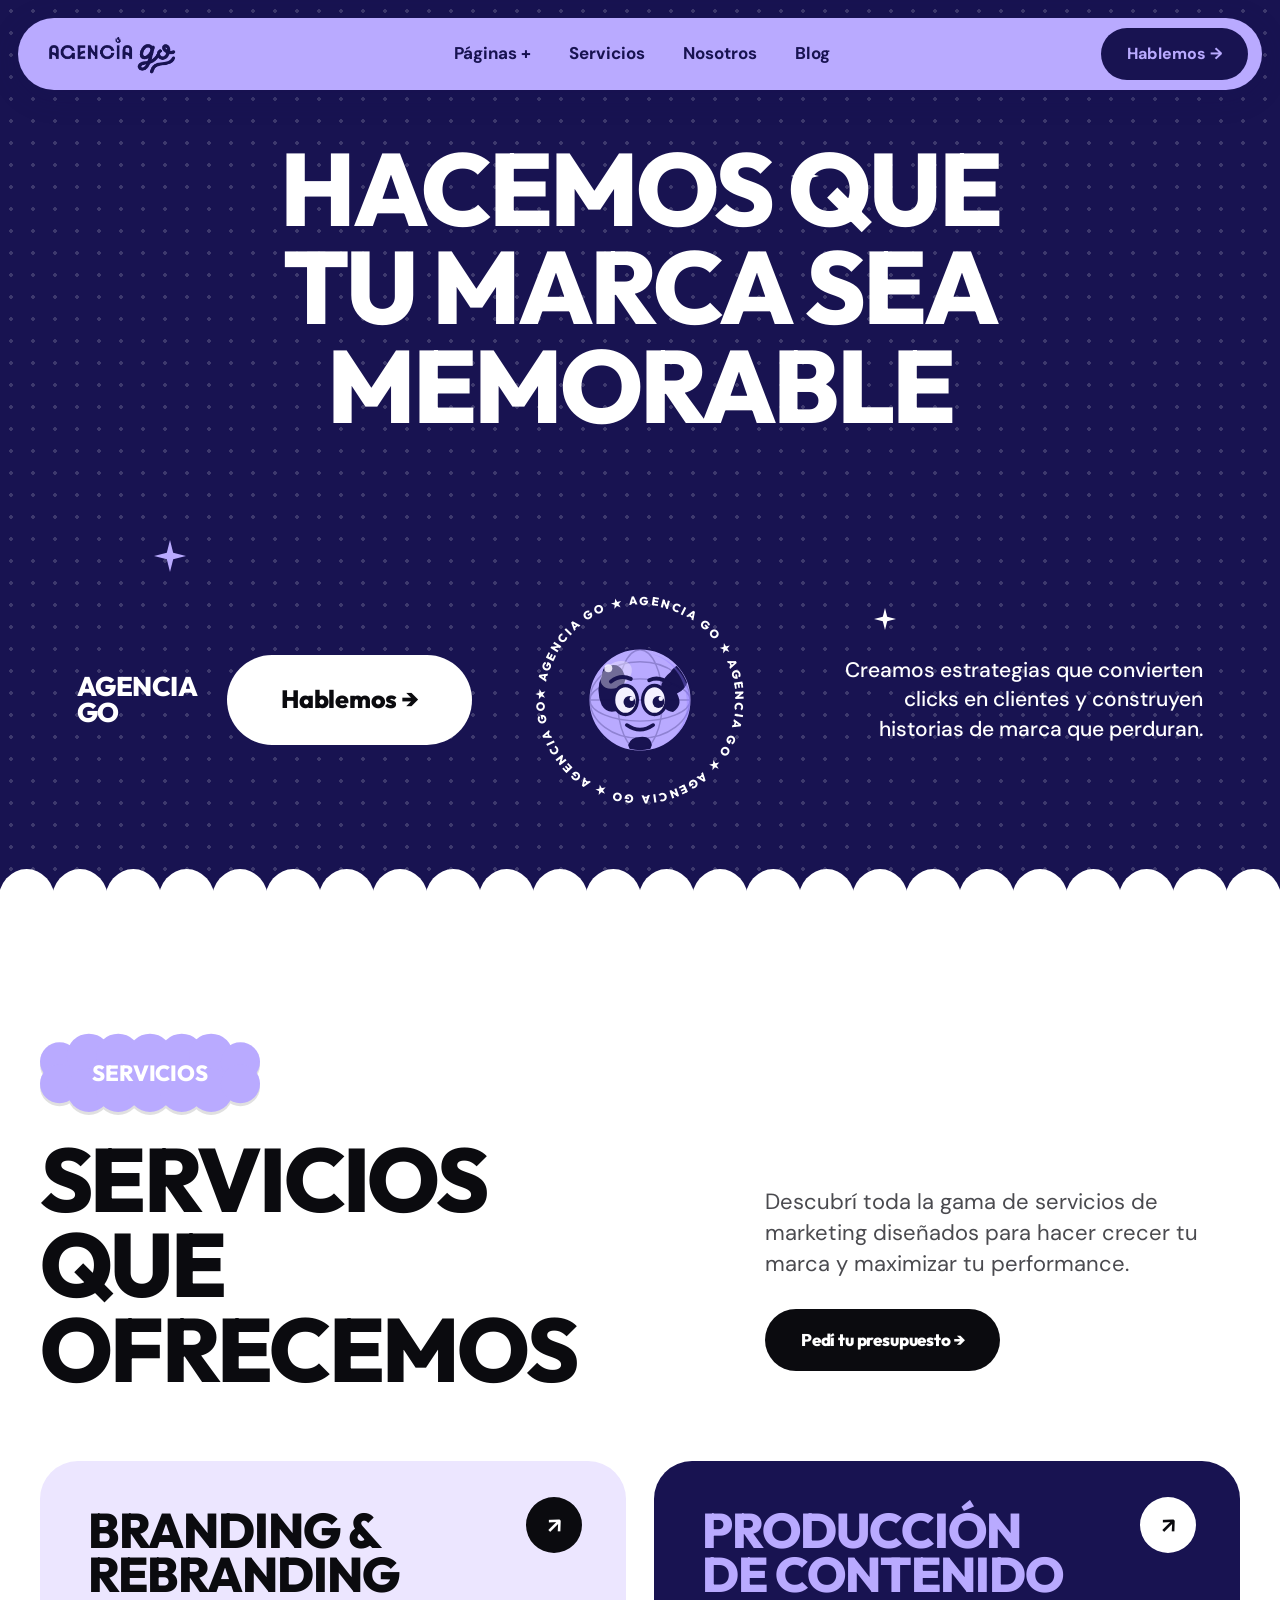
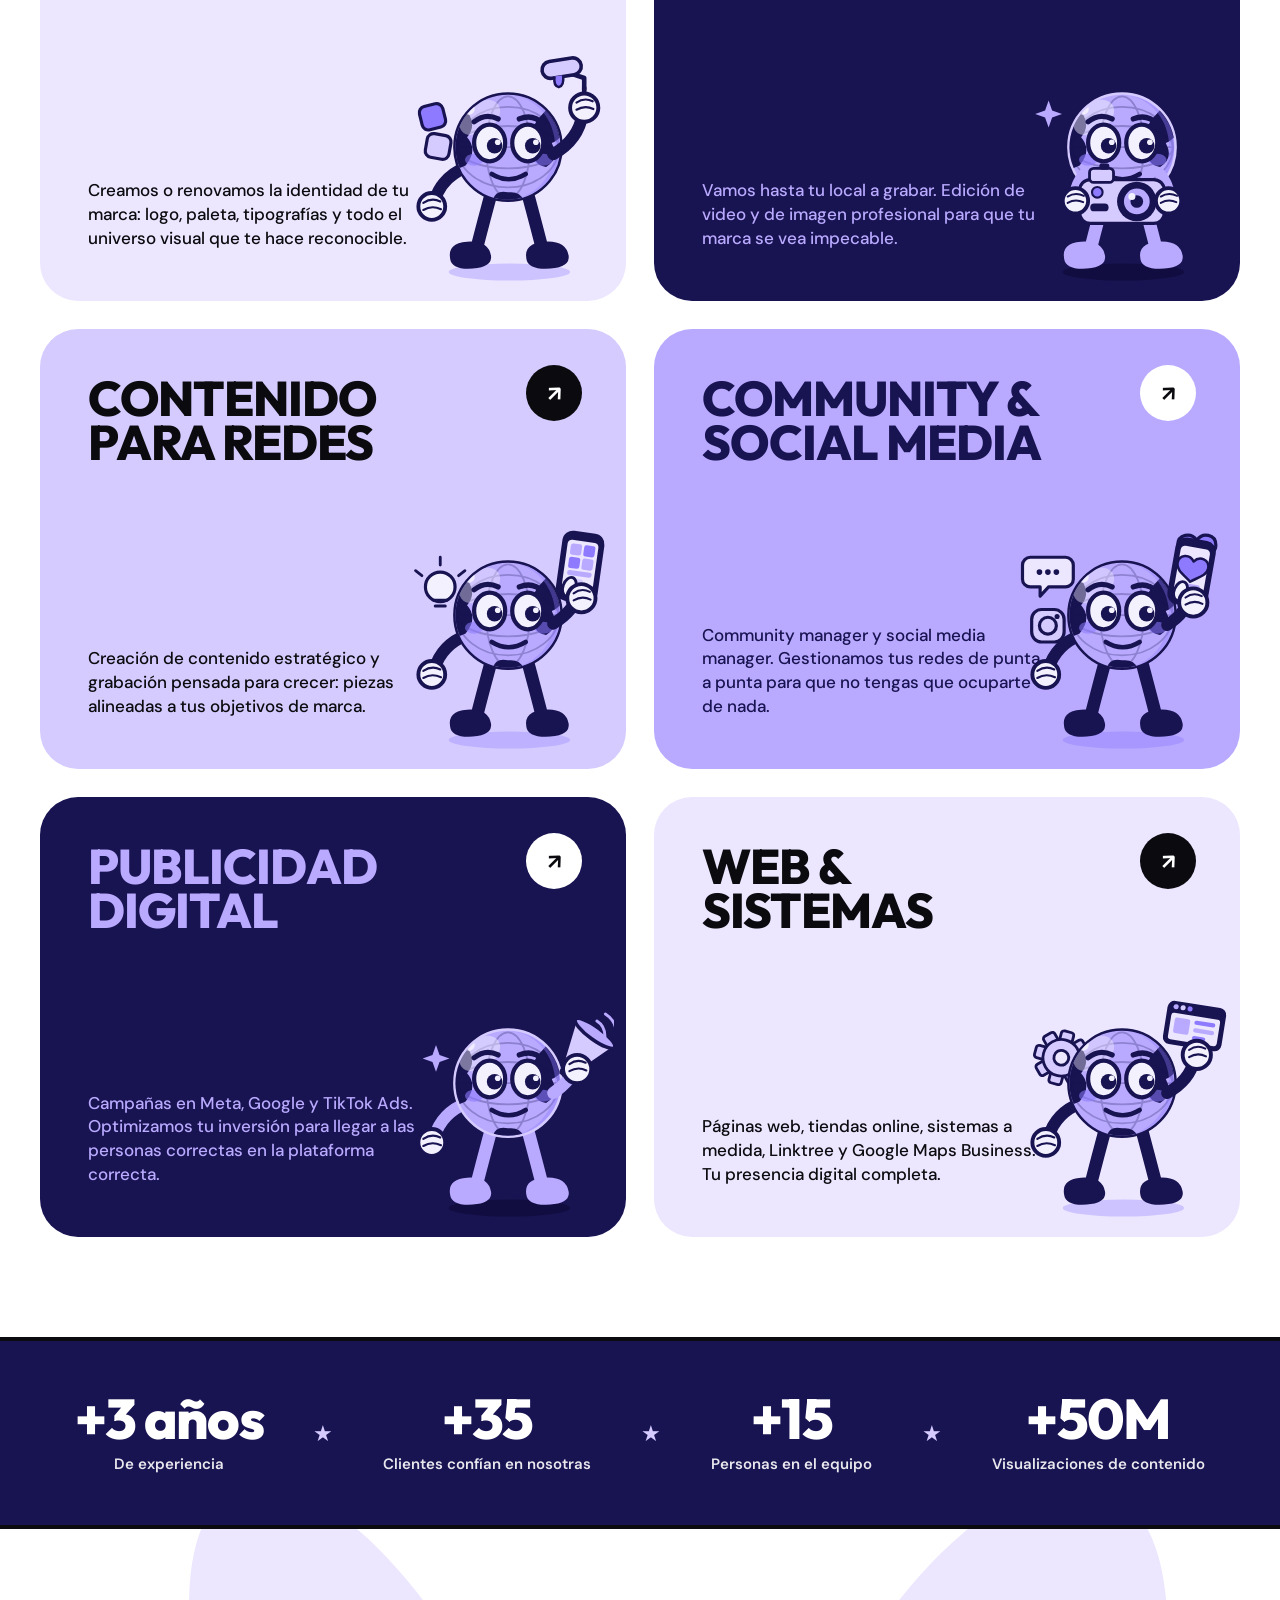
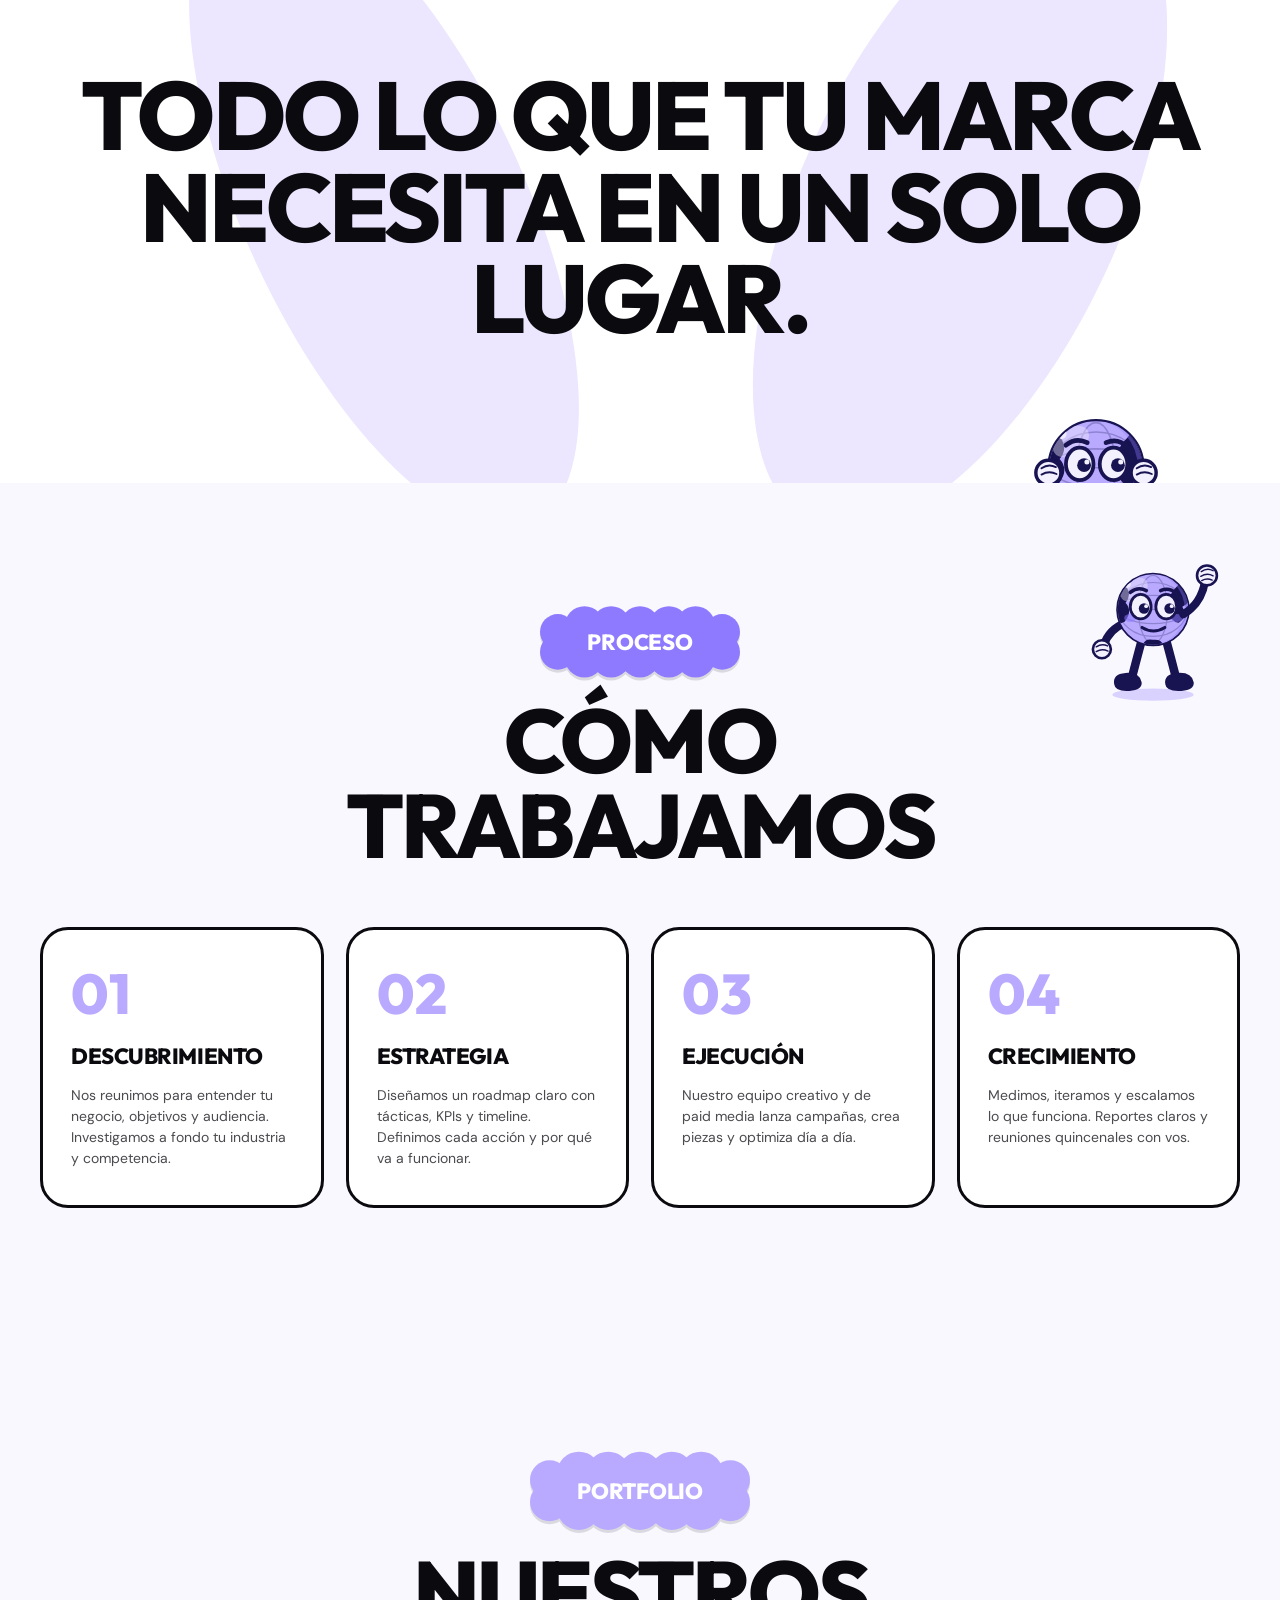
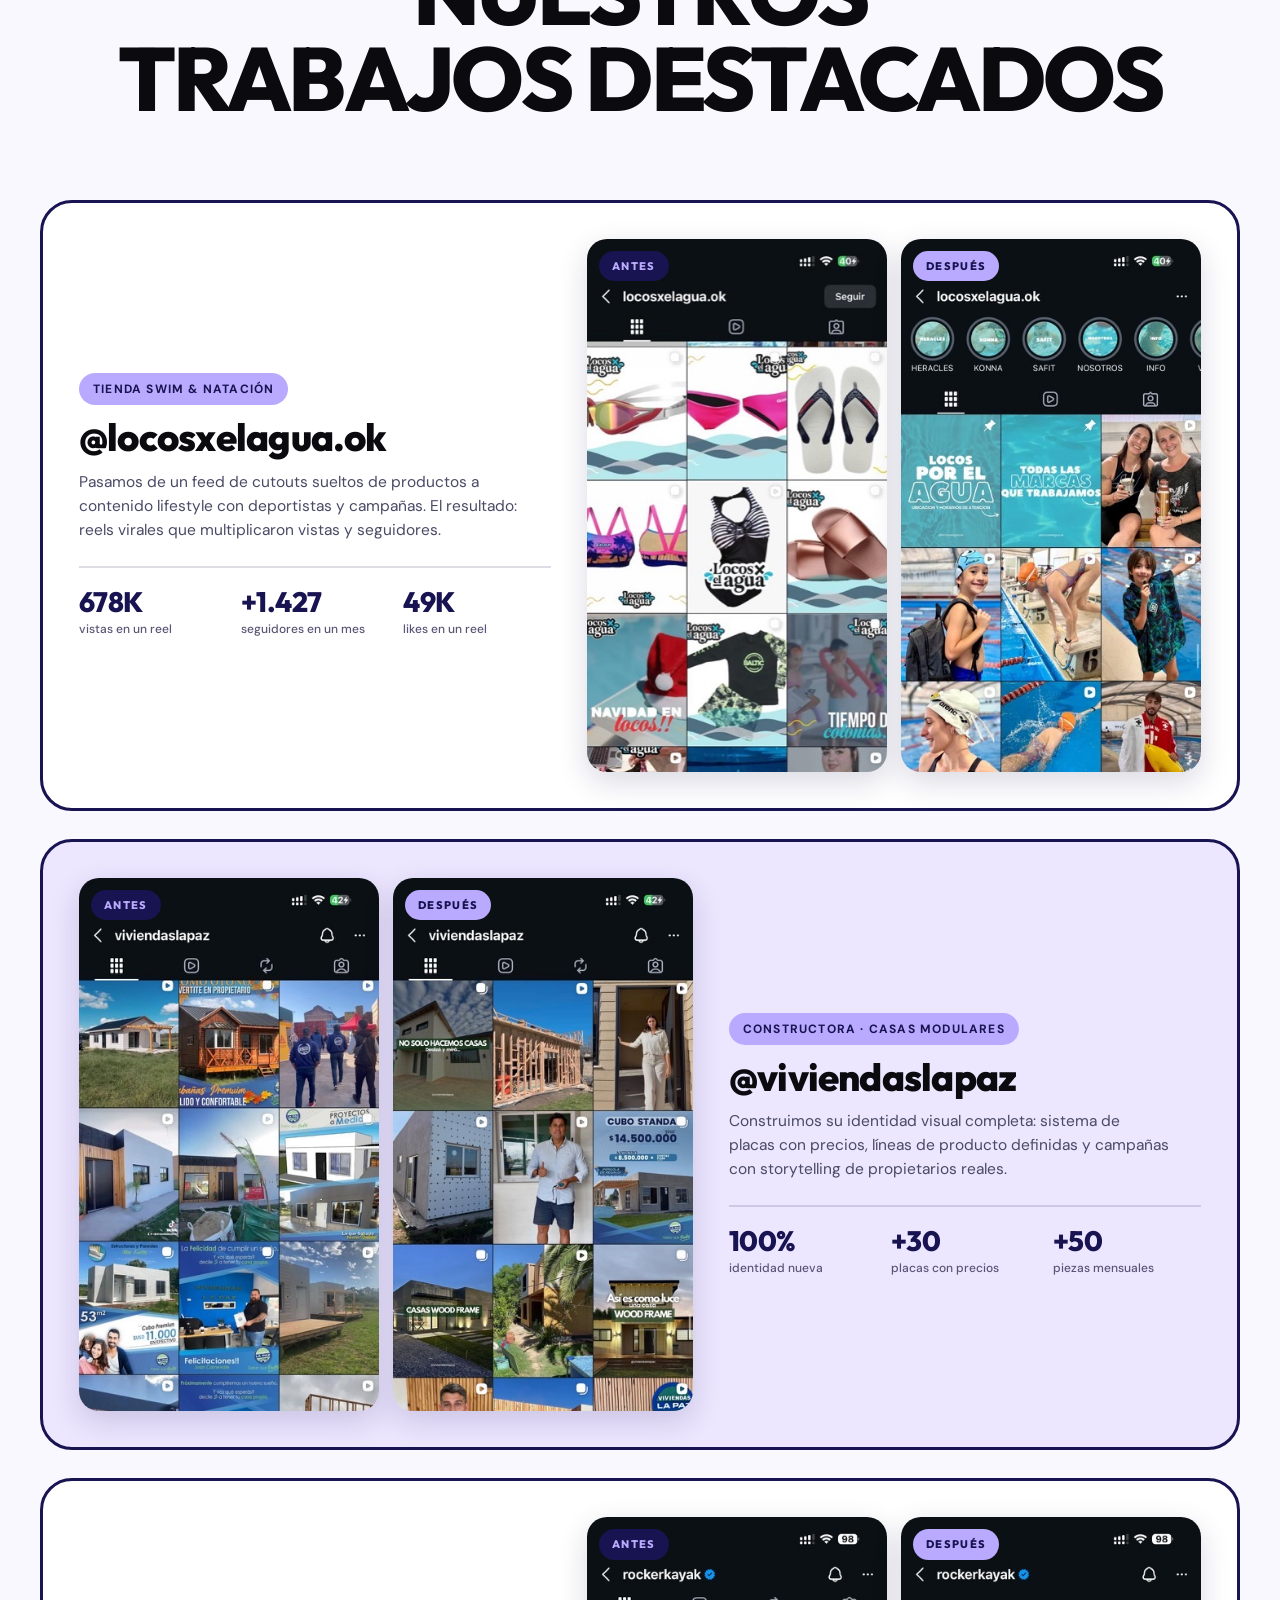
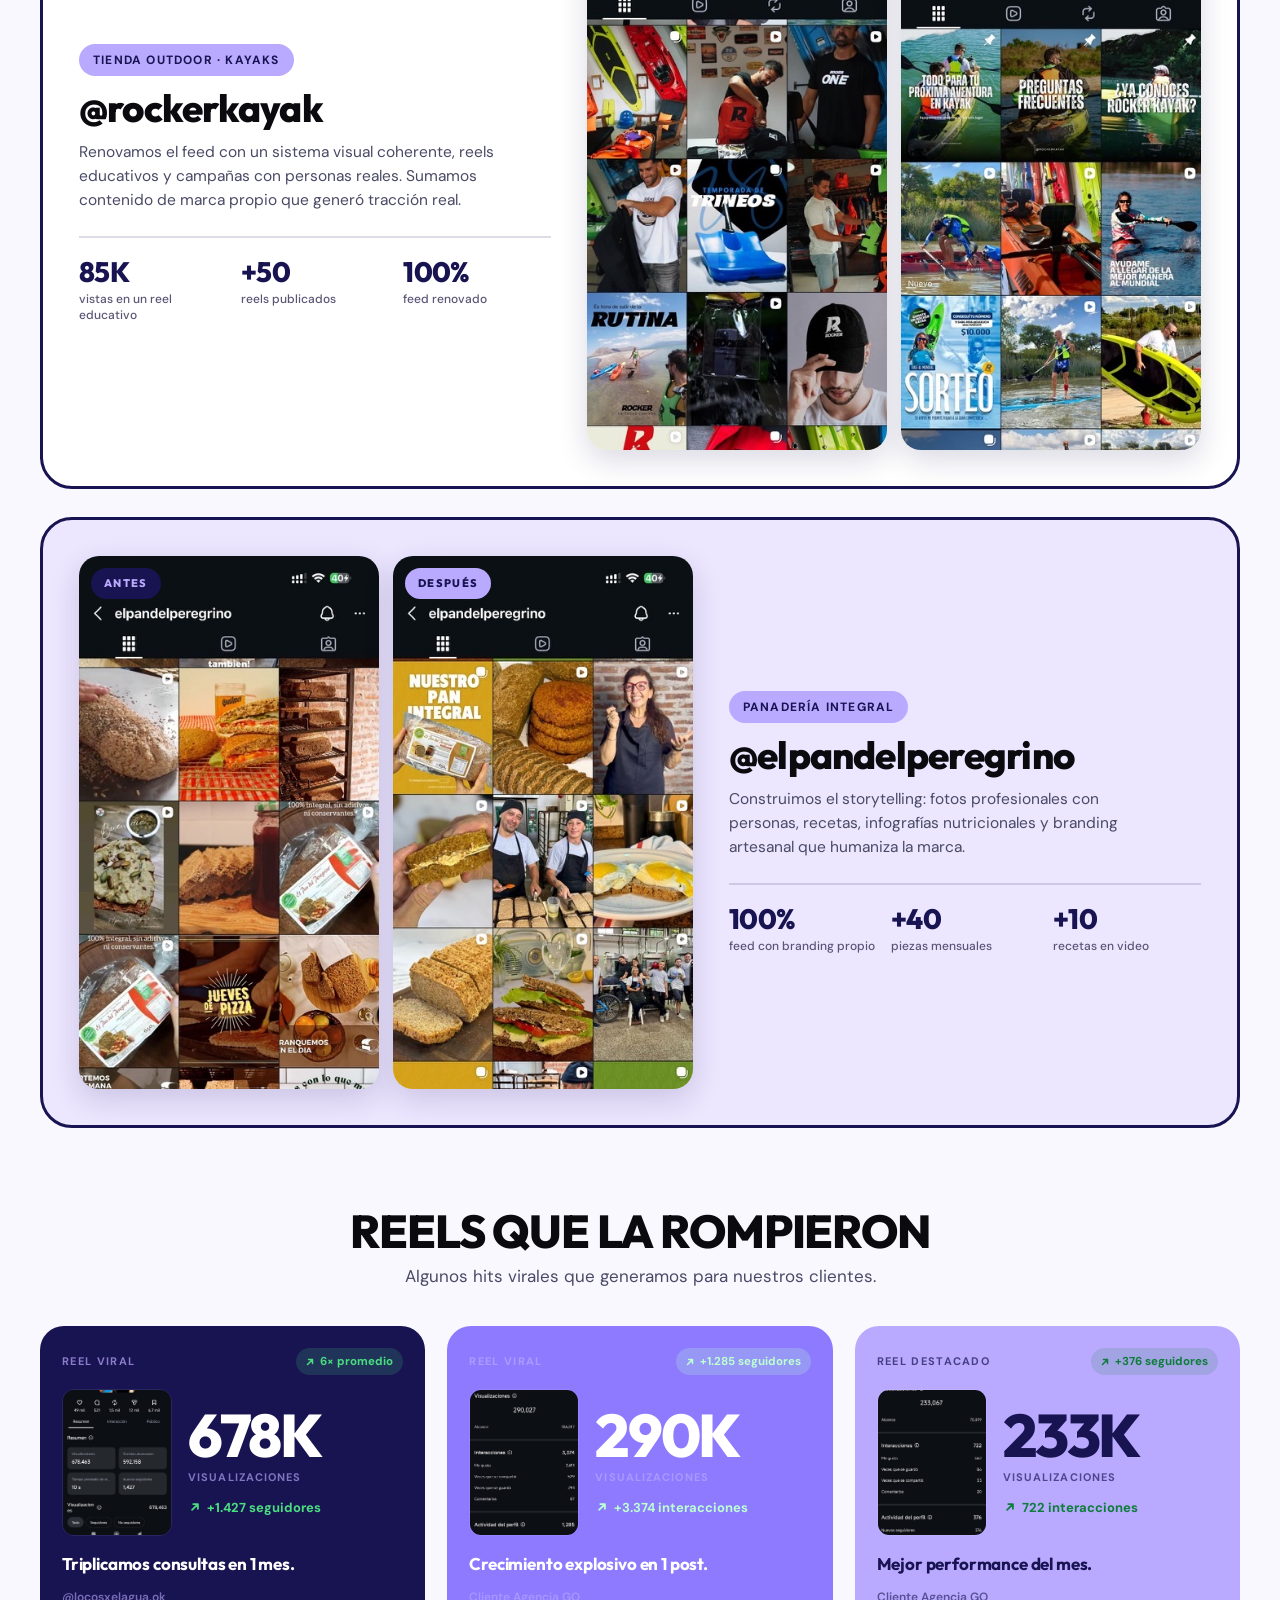
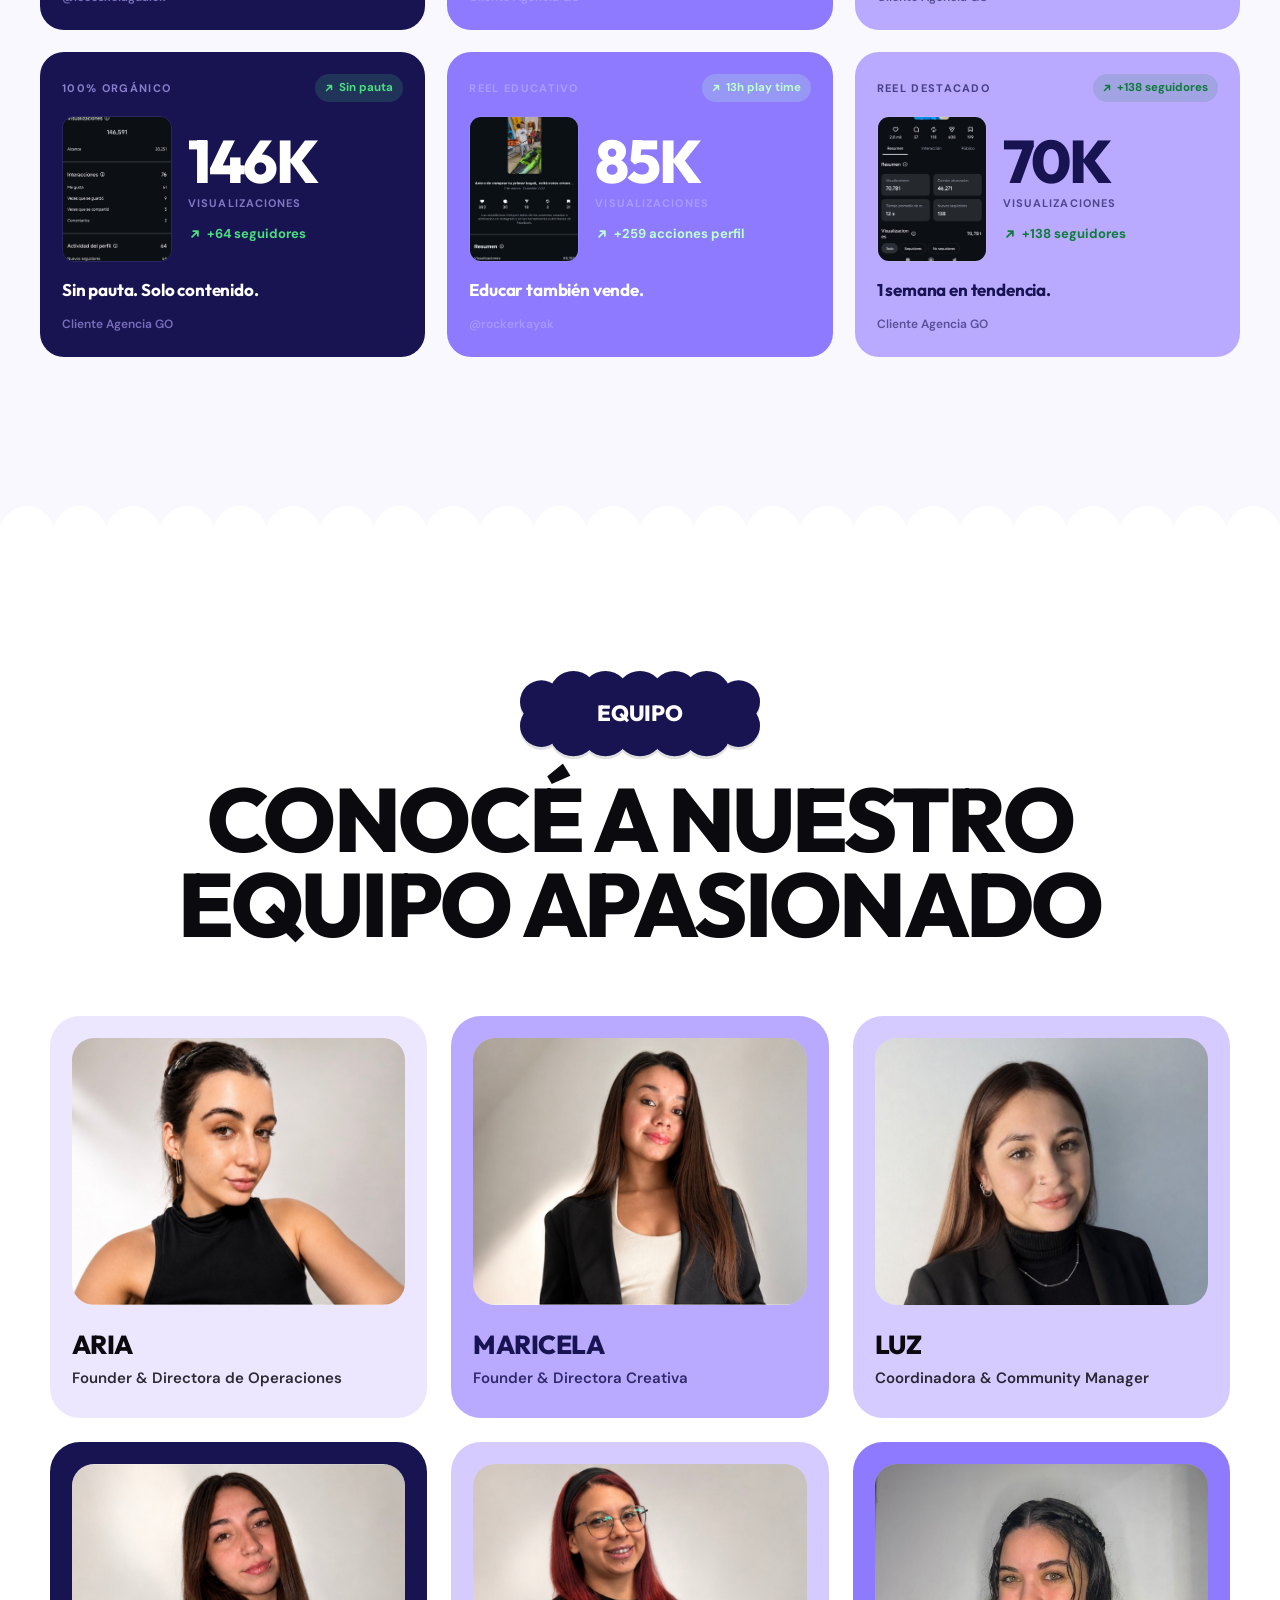
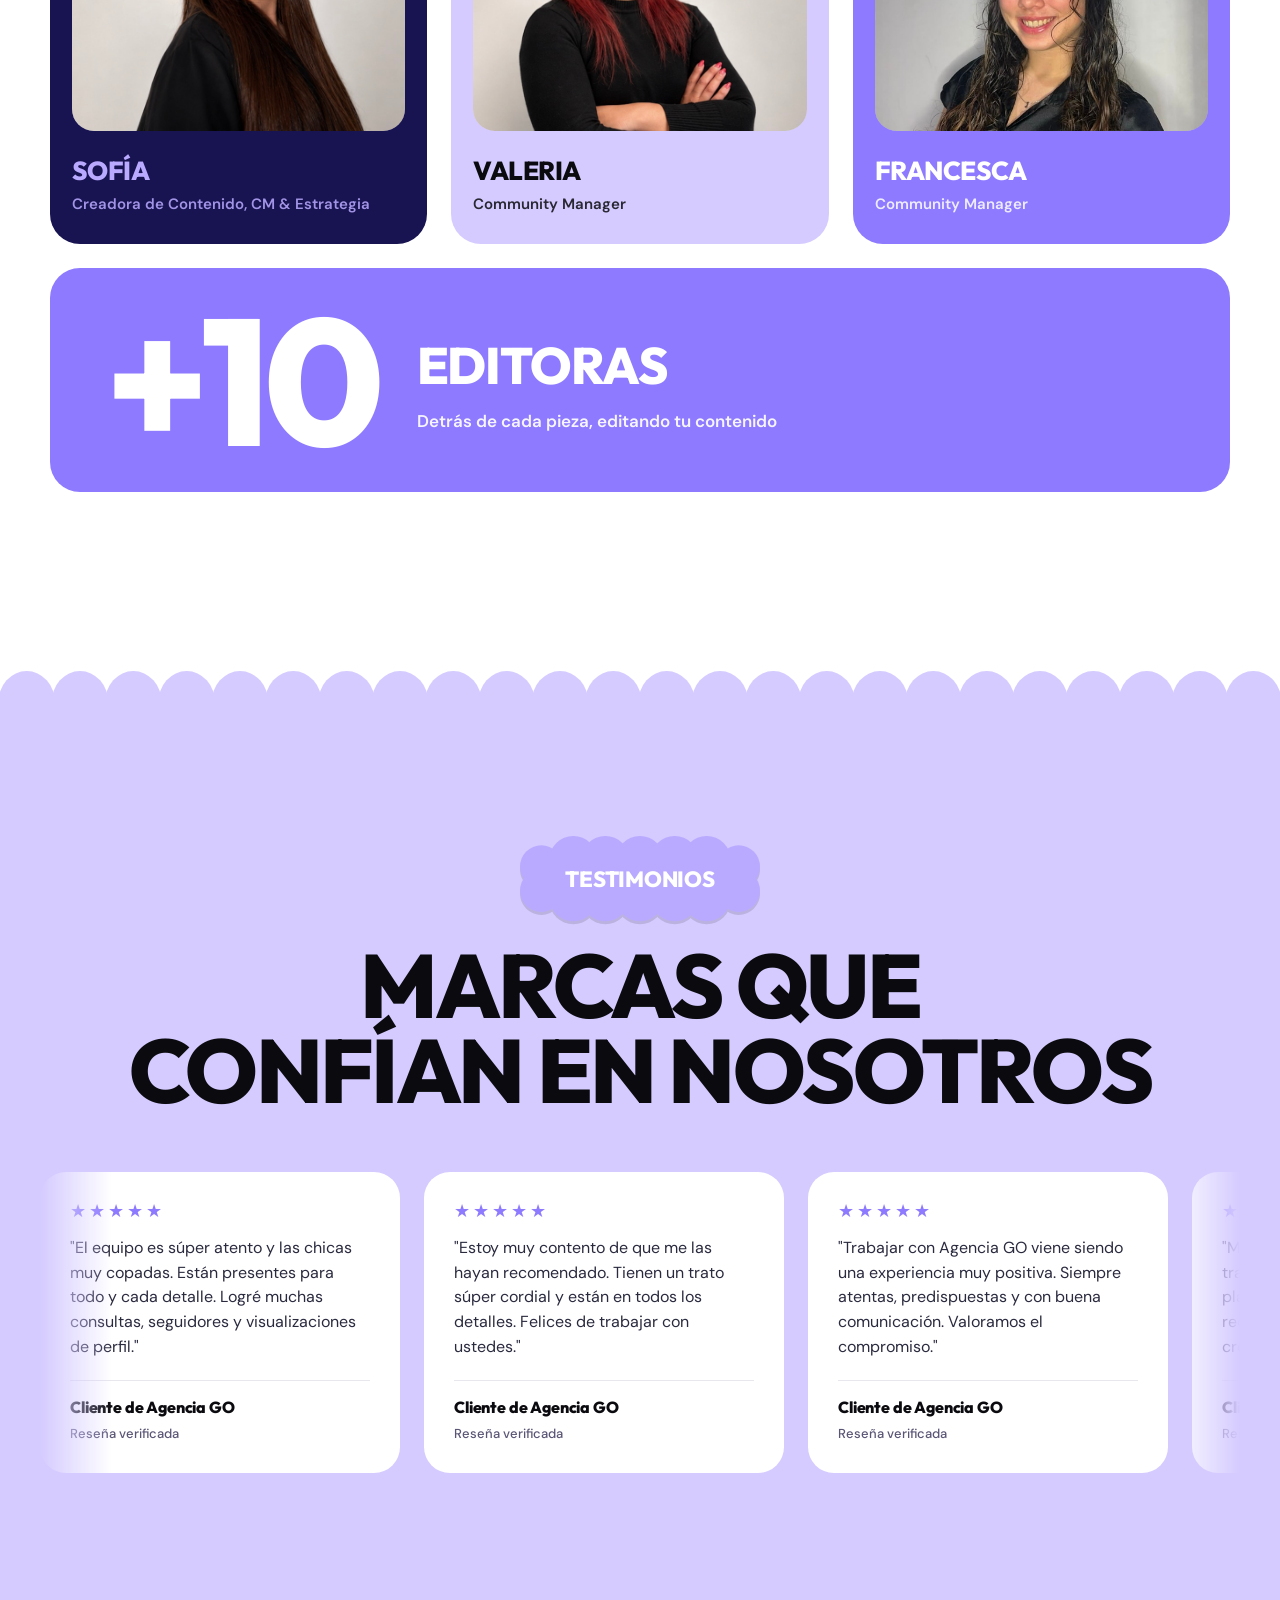
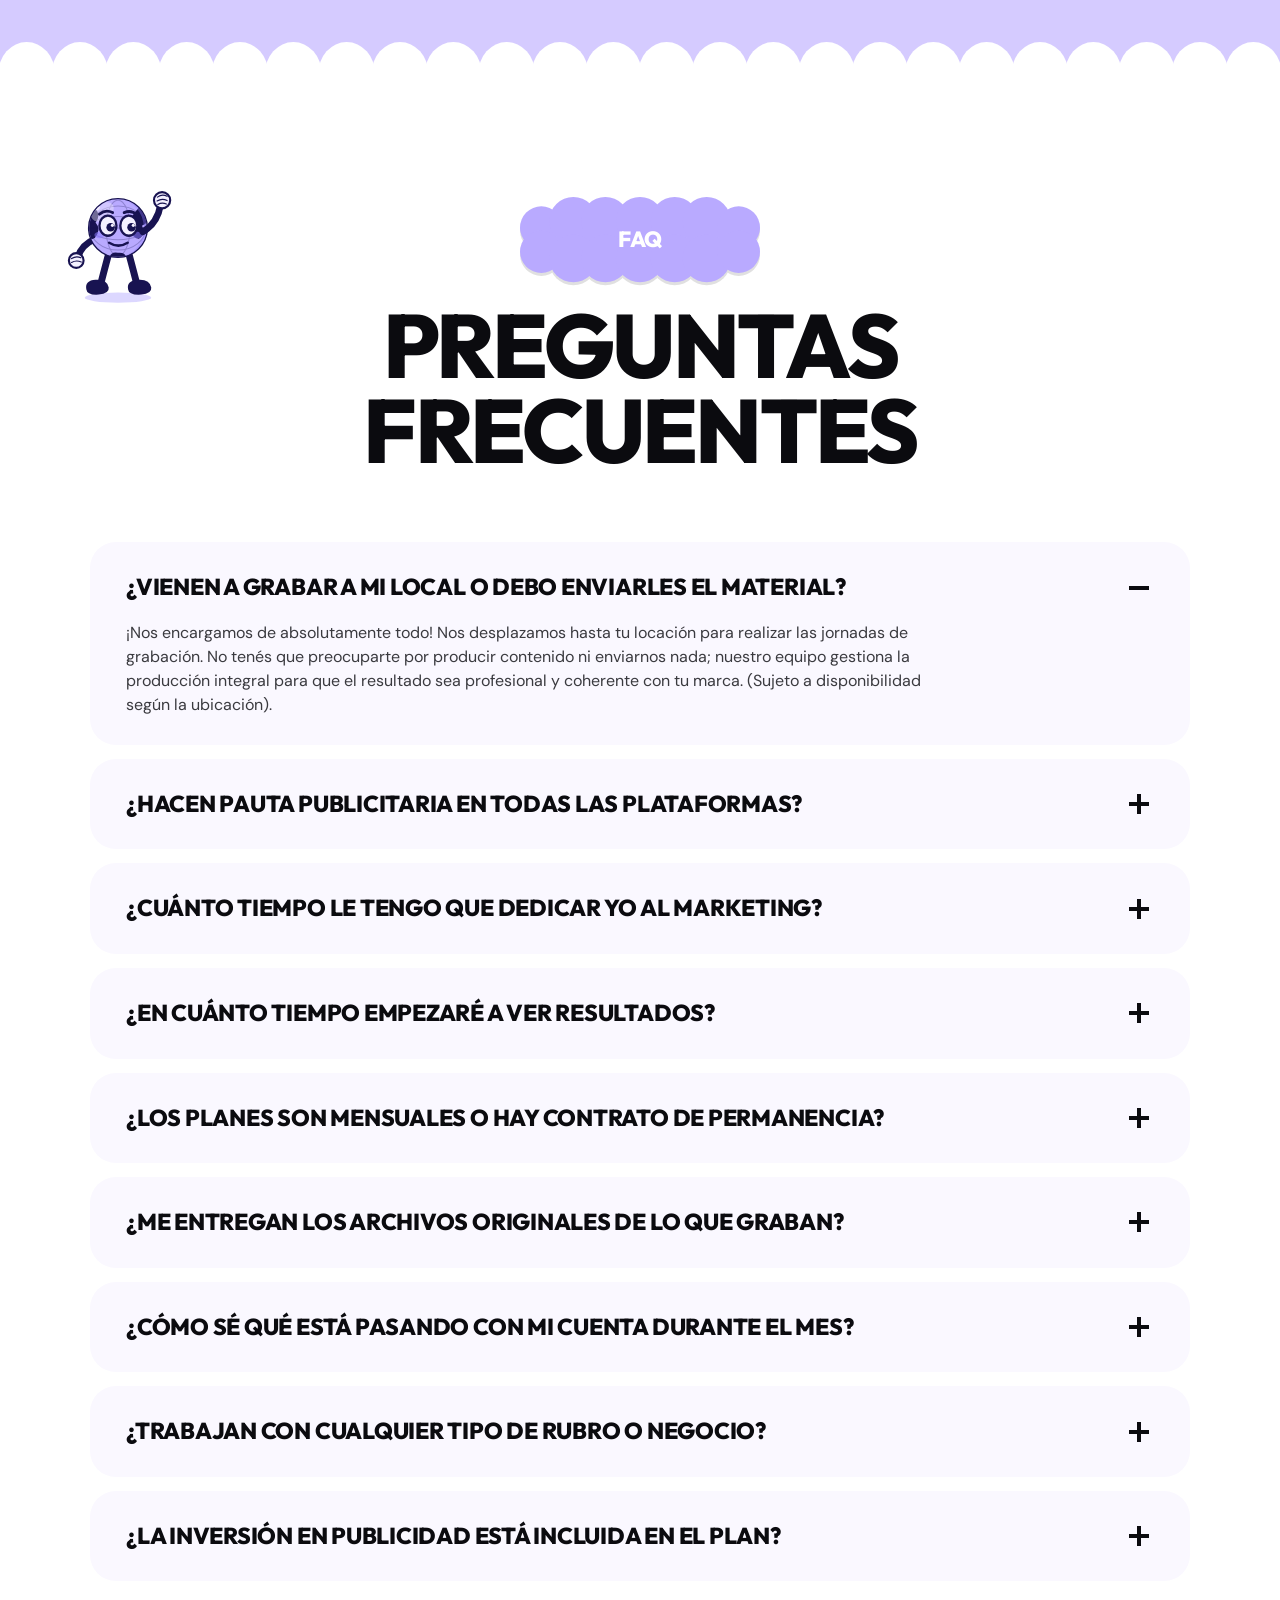
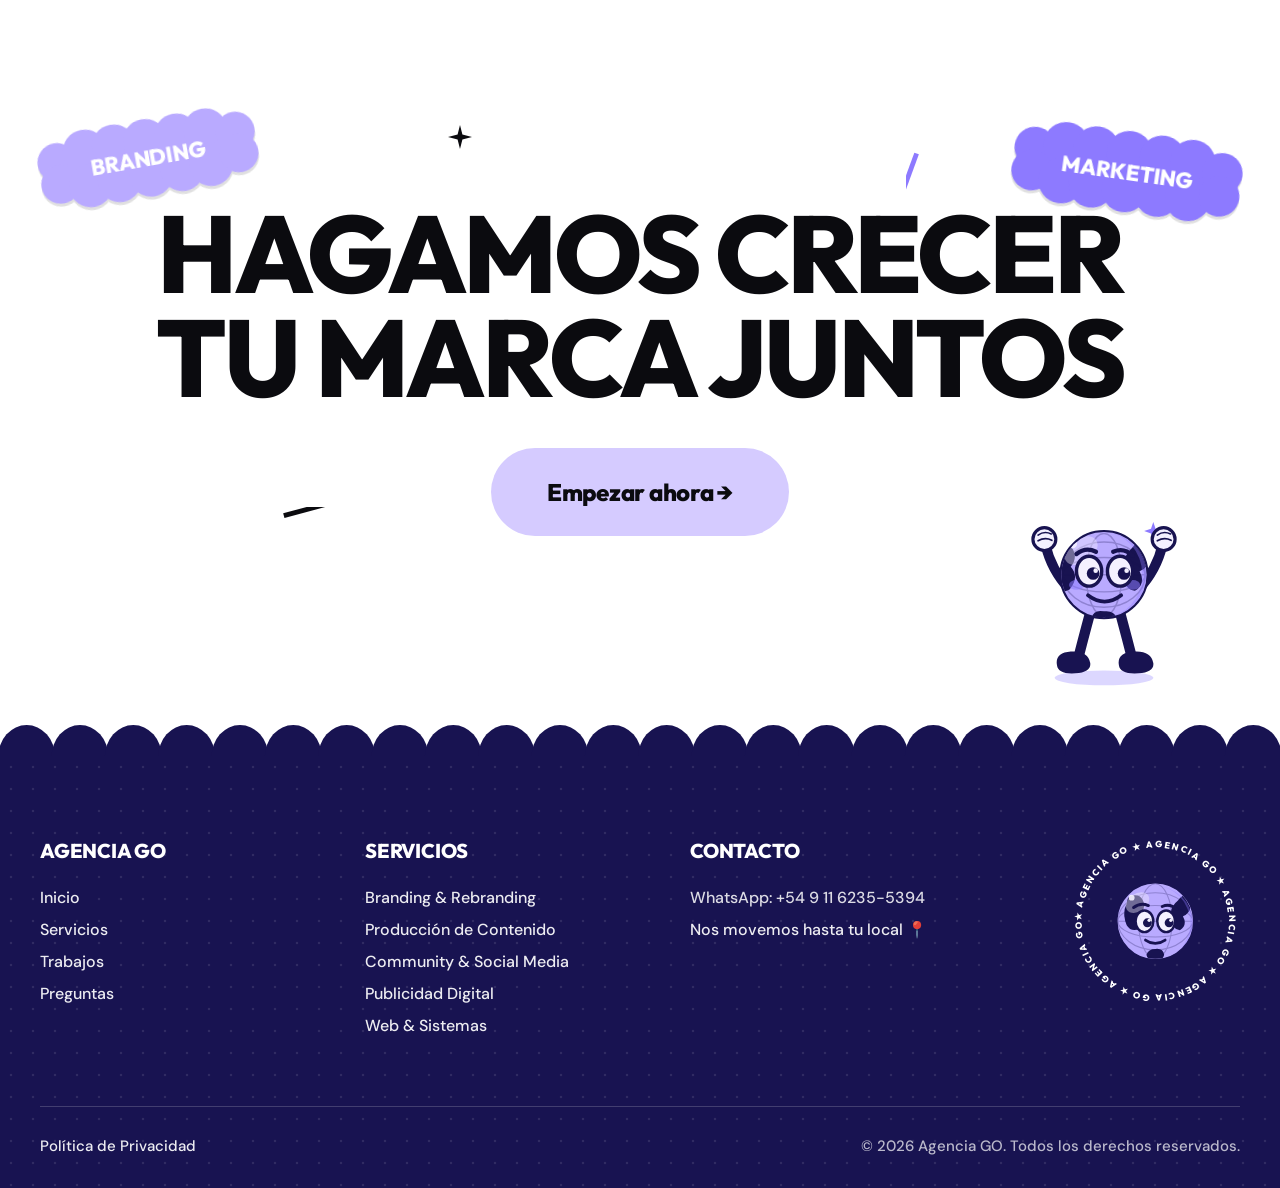
==== index.html @ e7e84b89 "Fix OG/Twitter URLs apuntando al dominio real (vercel.app) El sitio está deployado en agenciago.verc" ====
<!DOCTYPE html>
<html lang="es-AR">
<head>
<meta charset="UTF-8">
<meta name="viewport" content="width=device-width, initial-scale=1.0">

<!-- ============================== SEO BÁSICO ============================== -->
<title>Agencia de Marketing Digital y Contenido | Agencia GO</title>
<meta name="description" content="Agencia argentina de marketing digital: branding, contenido para redes, community manager, Meta/Google/TikTok Ads y desarrollo web. +35 clientes. Hablamos por WhatsApp.">
<meta name="keywords" content="agencia de marketing digital, agencia de social media, community manager, agencia de branding, agencia de contenido, meta ads, google ads, tiktok ads, agencia argentina, marketing digital pymes, agencia de redes sociales, agencia de publicidad">
<meta name="author" content="Agencia GO">
<meta name="publisher" content="Agencia GO">
<meta name="robots" content="index, follow, max-image-preview:large, max-snippet:-1">
<meta name="googlebot" content="index, follow">
<link rel="canonical" href="https://agenciago.vercel.app/">

<!-- ============================== OPEN GRAPH ============================== -->
<meta property="og:type" content="website">
<meta property="og:locale" content="es_AR">
<meta property="og:site_name" content="Agencia GO">
<meta property="og:url" content="https://agenciago.vercel.app/">
<meta property="og:title" content="Agencia GO — Marketing Digital, Contenido y Ads en Argentina">
<meta property="og:description" content="Branding, contenido para redes, community manager, publicidad digital y desarrollo web. Todo lo que tu marca necesita en un solo lugar.">
<meta property="og:image" content="https://agenciago.vercel.app/og-image.png">
<meta property="og:image:width" content="1200">
<meta property="og:image:height" content="630">
<meta property="og:image:alt" content="Agencia GO — Marketing digital, branding, contenido y ads en Argentina">

<!-- ============================== TWITTER CARD ============================== -->
<meta name="twitter:card" content="summary_large_image">
<meta name="twitter:title" content="Agencia GO — Marketing Digital y Contenido">
<meta name="twitter:description" content="Branding, contenido, redes, ads y web. Agencia argentina de marketing digital. +35 clientes confían en nosotras.">
<meta name="twitter:image" content="https://agenciago.vercel.app/og-image.png">
<meta name="twitter:image:alt" content="Agencia GO — Marketing digital en Argentina">

<!-- ============================== ÍCONOS / TEMA ============================== -->
<link rel="icon" type="image/svg+xml" href="favicon-mascot.svg">
<link rel="icon" type="image/png" sizes="256x256" href="favicon-mascot.png">
<link rel="apple-touch-icon" href="favicon-mascot.png">
<meta name="theme-color" content="#181351">
<meta name="apple-mobile-web-app-title" content="Agencia GO">
<meta name="application-name" content="Agencia GO">

<!-- ============================== GEO TAGS ============================== -->
<meta name="geo.region" content="AR">
<meta name="geo.country" content="Argentina">
<meta name="ICBM" content="-34.6037, -58.3816">

<!-- ============================== JSON-LD: ORGANIZATION / PROFESSIONAL SERVICE ============================== -->
<script type="application/ld+json">
{
  "@context": "https://schema.org",
  "@type": "ProfessionalService",
  "@id": "https://agenciago.vercel.app/#organization",
  "name": "Agencia GO",
  "alternateName": ["AgenciaGO", "Agencia GO Argentina"],
  "url": "https://agenciago.vercel.app/",
  "logo": "https://agenciago.vercel.app/go-logo.png",
  "image": "https://agenciago.vercel.app/og-image.png",
  "description": "Agencia argentina de marketing digital especializada en branding, contenido para redes sociales, community management, publicidad paga (Meta, Google, TikTok Ads) y desarrollo web. Equipo de +15 personas, +35 clientes activos.",
  "slogan": "Todo lo que tu marca necesita en un solo lugar",
  "telephone": "+5491162355394",
  "priceRange": "$$",
  "foundingDate": "2023",
  "areaServed": {
    "@type": "Country",
    "name": "Argentina"
  },
  "address": {
    "@type": "PostalAddress",
    "addressCountry": "AR"
  },
  "numberOfEmployees": {
    "@type": "QuantitativeValue",
    "minValue": 15,
    "maxValue": 20
  },
  "knowsAbout": [
    "Marketing digital",
    "Branding y rebranding",
    "Community Management",
    "Social Media Management",
    "Producción de contenido audiovisual",
    "Edición de video",
    "Publicidad en Meta Ads (Facebook e Instagram)",
    "Publicidad en Google Ads",
    "Publicidad en TikTok Ads",
    "Desarrollo web",
    "Tiendas online",
    "Google Maps Business",
    "Linktree"
  ],
  "hasOfferCatalog": {
    "@type": "OfferCatalog",
    "name": "Servicios de Agencia GO",
    "itemListElement": [
      {"@type": "Offer", "itemOffered": {"@type": "Service", "name": "Branding & Rebranding", "description": "Creación o renovación de identidad de marca: logo, paleta, tipografías y universo visual."}},
      {"@type": "Offer", "itemOffered": {"@type": "Service", "name": "Producción de Contenido", "description": "Grabación de video y foto en el local del cliente. Edición profesional de video e imagen."}},
      {"@type": "Offer", "itemOffered": {"@type": "Service", "name": "Contenido para Redes Sociales", "description": "Creación de contenido estratégico para Instagram, TikTok y otras plataformas."}},
      {"@type": "Offer", "itemOffered": {"@type": "Service", "name": "Community & Social Media Management", "description": "Gestión integral de redes sociales de punta a punta."}},
      {"@type": "Offer", "itemOffered": {"@type": "Service", "name": "Publicidad Digital", "description": "Campañas en Meta, Google y TikTok Ads. Gestión estratégica y optimización."}},
      {"@type": "Offer", "itemOffered": {"@type": "Service", "name": "Web & Sistemas", "description": "Páginas web, tiendas online, sistemas a medida, Linktree y Google Maps Business."}}
    ]
  },
  "contactPoint": [{
    "@type": "ContactPoint",
    "telephone": "+5491162355394",
    "contactType": "customer service",
    "availableLanguage": ["Spanish", "es-AR"],
    "areaServed": "AR",
    "contactOption": "TollFree"
  }]
}
</script>

<!-- ============================== JSON-LD: WEBSITE ============================== -->
<script type="application/ld+json">
{
  "@context": "https://schema.org",
  "@type": "WebSite",
  "@id": "https://agenciago.vercel.app/#website",
  "url": "https://agenciago.vercel.app/",
  "name": "Agencia GO",
  "description": "Agencia argentina de marketing digital, branding, contenido y publicidad.",
  "inLanguage": "es-AR",
  "publisher": {"@id": "https://agenciago.vercel.app/#organization"}
}
</script>

<!-- ============================== JSON-LD: FAQ PAGE (GEO-friendly) ============================== -->
<script type="application/ld+json">
{
  "@context": "https://schema.org",
  "@type": "FAQPage",
  "mainEntity": [
    {"@type": "Question", "name": "¿Vienen a grabar a mi local o debo enviarles el material?", "acceptedAnswer": {"@type": "Answer", "text": "Nos encargamos de absolutamente todo. Nos desplazamos hasta tu locación para realizar las jornadas de grabación. No tenés que preocuparte por producir contenido ni enviarnos nada; nuestro equipo gestiona la producción integral para que el resultado sea profesional y coherente con tu marca."}},
    {"@type": "Question", "name": "¿Hacen pauta publicitaria en todas las plataformas?", "acceptedAnswer": {"@type": "Answer", "text": "Gestionamos campañas en Google, Meta (Instagram y Facebook) y TikTok Ads según lo que dicte tu estrategia. Optimizamos tu inversión para que llegues a las personas correctas en la plataforma correcta."}},
    {"@type": "Question", "name": "¿Cuánto tiempo le tengo que dedicar yo al marketing de mi negocio?", "acceptedAnswer": {"@type": "Answer", "text": "Tu participación es mínima pero estratégica: solo necesitamos un meet mensual para alinear objetivos y tu aprobación final de los contenidos. Del guion, la edición, el posteo y la estrategia nos ocupamos nosotras."}},
    {"@type": "Question", "name": "¿En cuánto tiempo empezaré a ver resultados?", "acceptedAnswer": {"@type": "Answer", "text": "Depende 100% de tus objetivos y de la estrategia aplicada (orgánico o con pauta). En la reunión inicial analizamos tu caso para establecer metas claras. Priorizamos un crecimiento sólido y real sobre promesas vacías."}},
    {"@type": "Question", "name": "¿Los planes son mensuales o hay contrato de permanencia?", "acceptedAnswer": {"@type": "Answer", "text": "Trabajamos con planes mensuales. El tiempo ideal para visualizar resultados contundentes es de 3 a 6 meses: es lo que el mercado y la estrategia necesitan para madurar."}},
    {"@type": "Question", "name": "¿Me entregan los archivos originales de lo que graban?", "acceptedAnswer": {"@type": "Answer", "text": "Sí. Todo el material generado es tuyo. Te entregamos las piezas finales listas para publicar y guardamos todo en un Drive exclusivo: archivos terminados, ediciones y crudos."}},
    {"@type": "Question", "name": "¿Cómo sé qué está pasando con mi cuenta durante el mes?", "acceptedAnswer": {"@type": "Answer", "text": "La comunicación es constante. Además del meet mensual de análisis y proyección, mantenemos canales abiertos para dudas puntuales en el día a día."}},
    {"@type": "Question", "name": "¿Trabajan con cualquier tipo de rubro o negocio?", "acceptedAnswer": {"@type": "Answer", "text": "Sí. Tenemos experiencia en una gran variedad de nichos. El equipo se capacita a fondo en la industria de cada cliente antes de empezar."}},
    {"@type": "Question", "name": "¿La inversión en publicidad está incluida en el plan?", "acceptedAnswer": {"@type": "Answer", "text": "Nuestros planes incluyen la gestión estratégica de la pauta (armado, seguimiento y optimización). El presupuesto de inversión —lo que se le paga a Meta, Google o TikTok— es adicional y lo definimos en conjunto según tus objetivos."}}
  ]
}
</script>

<!-- ============================== JSON-LD: BREADCRUMBS ============================== -->
<script type="application/ld+json">
{
  "@context": "https://schema.org",
  "@type": "BreadcrumbList",
  "itemListElement": [
    {"@type": "ListItem", "position": 1, "name": "Inicio", "item": "https://agenciago.vercel.app/"}
  ]
}
</script>

<!-- ============================== FUENTES + ESTILOS ============================== -->
<link rel="preconnect" href="https://fonts.googleapis.com">
<link rel="preconnect" href="https://fonts.gstatic.com" crossorigin>
<link href="https://fonts.googleapis.com/css2?family=DM+Sans:opsz,wght@9..40,400;9..40,500;9..40,600;9..40,700&family=Outfit:wght@500;600;700;800&display=swap" rel="stylesheet">
<link rel="stylesheet" href="styles.css?v=13">
</head>
<body>

<!-- ============================ SVG DEFS (reusable bubble + scallop) ============================ -->
<svg width="0" height="0" style="position:absolute" aria-hidden="true">
  <defs>
    <!-- Puffy cloud bubble shape — sin gaps internos -->
    <symbol id="bubble" viewBox="0 0 360 140" preserveAspectRatio="xMidYMid meet" overflow="visible">
      <!-- relleno interior para cerrar gaps entre bumps -->
      <rect x="28" y="38" width="304" height="64"/>
      <!-- 7 top bumps -->
      <circle cx="32"  cy="52" r="32"/>
      <circle cx="80"  cy="42" r="36"/>
      <circle cx="128" cy="42" r="36"/>
      <circle cx="180" cy="42" r="36"/>
      <circle cx="232" cy="42" r="36"/>
      <circle cx="280" cy="42" r="36"/>
      <circle cx="328" cy="52" r="32"/>
      <!-- 7 bottom bumps -->
      <circle cx="32"  cy="88" r="32"/>
      <circle cx="80"  cy="98" r="36"/>
      <circle cx="128" cy="98" r="36"/>
      <circle cx="180" cy="98" r="36"/>
      <circle cx="232" cy="98" r="36"/>
      <circle cx="280" cy="98" r="36"/>
      <circle cx="328" cy="88" r="32"/>
    </symbol>

    <!-- Wider bubble for long strings -->
    <symbol id="bubble-wide" viewBox="0 0 540 200" preserveAspectRatio="xMidYMid meet" overflow="visible">
      <circle cx="55"  cy="75" r="48"/>
      <circle cx="120" cy="62" r="55"/>
      <circle cx="185" cy="62" r="55"/>
      <circle cx="250" cy="62" r="55"/>
      <circle cx="315" cy="62" r="55"/>
      <circle cx="380" cy="62" r="55"/>
      <circle cx="445" cy="62" r="55"/>
      <circle cx="495" cy="75" r="48"/>
      <circle cx="55"  cy="125" r="48"/>
      <circle cx="120" cy="138" r="55"/>
      <circle cx="185" cy="138" r="55"/>
      <circle cx="250" cy="138" r="55"/>
      <circle cx="315" cy="138" r="55"/>
      <circle cx="380" cy="138" r="55"/>
      <circle cx="445" cy="138" r="55"/>
      <circle cx="495" cy="125" r="48"/>
    </symbol>

    <!-- Scallop edge — half-circles bulging UP. Position at bottom of section. -->
    <symbol id="scallop" viewBox="0 0 1440 60" preserveAspectRatio="none">
      <circle cx="30"   cy="60" r="32"/>
      <circle cx="90"   cy="60" r="32"/>
      <circle cx="150"  cy="60" r="32"/>
      <circle cx="210"  cy="60" r="32"/>
      <circle cx="270"  cy="60" r="32"/>
      <circle cx="330"  cy="60" r="32"/>
      <circle cx="390"  cy="60" r="32"/>
      <circle cx="450"  cy="60" r="32"/>
      <circle cx="510"  cy="60" r="32"/>
      <circle cx="570"  cy="60" r="32"/>
      <circle cx="630"  cy="60" r="32"/>
      <circle cx="690"  cy="60" r="32"/>
      <circle cx="750"  cy="60" r="32"/>
      <circle cx="810"  cy="60" r="32"/>
      <circle cx="870"  cy="60" r="32"/>
      <circle cx="930"  cy="60" r="32"/>
      <circle cx="990"  cy="60" r="32"/>
      <circle cx="1050" cy="60" r="32"/>
      <circle cx="1110" cy="60" r="32"/>
      <circle cx="1170" cy="60" r="32"/>
      <circle cx="1230" cy="60" r="32"/>
      <circle cx="1290" cy="60" r="32"/>
      <circle cx="1350" cy="60" r="32"/>
      <circle cx="1410" cy="60" r="32"/>
    </symbol>

    <!-- Award seal — sunburst (24 rays) with star -->
    <polygon id="ray" points="0,-118 -7,-82 7,-82"/>
    <symbol id="seal" viewBox="0 0 240 240">
      <g transform="translate(120 120)" fill="#D5CBFF">
        <use href="#ray"/>
        <use href="#ray" transform="rotate(15)"/>
        <use href="#ray" transform="rotate(30)"/>
        <use href="#ray" transform="rotate(45)"/>
        <use href="#ray" transform="rotate(60)"/>
        <use href="#ray" transform="rotate(75)"/>
        <use href="#ray" transform="rotate(90)"/>
        <use href="#ray" transform="rotate(105)"/>
        <use href="#ray" transform="rotate(120)"/>
        <use href="#ray" transform="rotate(135)"/>
        <use href="#ray" transform="rotate(150)"/>
        <use href="#ray" transform="rotate(165)"/>
        <use href="#ray" transform="rotate(180)"/>
        <use href="#ray" transform="rotate(195)"/>
        <use href="#ray" transform="rotate(210)"/>
        <use href="#ray" transform="rotate(225)"/>
        <use href="#ray" transform="rotate(240)"/>
        <use href="#ray" transform="rotate(255)"/>
        <use href="#ray" transform="rotate(270)"/>
        <use href="#ray" transform="rotate(285)"/>
        <use href="#ray" transform="rotate(300)"/>
        <use href="#ray" transform="rotate(315)"/>
        <use href="#ray" transform="rotate(330)"/>
        <use href="#ray" transform="rotate(345)"/>
      </g>
      <circle cx="120" cy="120" r="78" fill="#D5CBFF"/>
      <path d="M120,68 L131,109 L172,120 L131,131 L120,172 L109,131 L68,120 L109,109 Z" fill="#fff"/>
    </symbol>
  </defs>
</svg>

<!-- ============================== NAV ============================== -->
<nav class="main-nav">
  <a href="#" class="nav-logo" aria-label="Agencia GO">
    <span class="logo-mark"></span>
  </a>
  <ul class="nav-links">
    <li class="has-drop"><a href="#">Páginas <span class="plus">+</span></a></li>
    <li><a href="#services">Servicios</a></li>
    <li><a href="#about">Nosotros</a></li>
    <li><a href="#blog">Blog</a></li>
  </ul>
  <a href="https://wa.me/5491162355394?text=Hola%20Agencia%20GO%2C%20quiero%20m%C3%A1s%20informaci%C3%B3n" target="_blank" rel="noopener" class="nav-cta">Hablemos →</a>
</nav>

<!-- ============================== HERO ============================== -->
<section class="hero" data-bg="dark">
  <div class="dot-bg"></div>

  <!-- Sparkles -->
  <svg class="spark spark-1" viewBox="0 0 40 40"><path d="M20 0 L24 16 L40 20 L24 24 L20 40 L16 24 L0 20 L16 16 Z" fill="#fff"/></svg>
  <svg class="spark spark-2" viewBox="0 0 40 40"><path d="M20 0 L24 16 L40 20 L24 24 L20 40 L16 24 L0 20 L16 16 Z" fill="#B9AAFF"/></svg>
  <svg class="spark spark-3" viewBox="0 0 40 40"><path d="M20 0 L24 16 L40 20 L24 24 L20 40 L16 24 L0 20 L16 16 Z" fill="#fff"/></svg>

  <h1 class="hero-headline">
    <span class="line">HACEMOS QUE</span>
    <span class="line">TU MARCA SEA</span>
    <span class="line line-bottom">MEMORABLE</span>
  </h1>

  <!-- Bottom CTA bar -->
  <div class="hero-bottom">
    <div class="hero-bottom-left">
      <div class="brand-logo">AGENCIA<br>GO</div>
      <a href="https://wa.me/5491162355394?text=Hola%20Agencia%20GO%2C%20quiero%20m%C3%A1s%20informaci%C3%B3n" target="_blank" rel="noopener" class="pill-btn pill-white pill-hero">Hablemos →</a>
    </div>

    <div class="award-seal">
      <!-- Mascota GO (cabeza) -->
      <svg class="globe" viewBox="0 0 200 200" xmlns="http://www.w3.org/2000/svg">
        <circle cx="100" cy="100" r="78" fill="#B9AAFF" stroke="#181351" stroke-width="3"/>
        <clipPath id="sealMascotHero"><circle cx="100" cy="100" r="76"/></clipPath>
        <g clip-path="url(#sealMascotHero)">
          <g fill="#181351">
            <path d="M48 50 q 18 -8 26 6 q 8 14 -2 26 q 12 16 -2 32 q -18 10 -28 -6 q -10 -24 0 -44 q 2 -14 6 -14 z"/>
            <path d="M150 42 q 22 6 22 28 q -2 14 -16 20 q 10 18 -6 28 q -16 0 -16 -22 q -8 -22 12 -38 q 8 -12 18 -12 z"/>
            <path d="M100 156 q 16 -2 18 12 q -2 12 -18 12 q -16 0 -18 -12 q 4 -12 18 -12 z"/>
          </g>
          <g fill="none" stroke="#181351" stroke-width="2.2" opacity="0.26">
            <ellipse cx="100" cy="100" rx="76" ry="32"/>
            <ellipse cx="100" cy="100" rx="76" ry="58"/>
            <ellipse cx="100" cy="100" rx="34" ry="76"/>
            <line x1="24" y1="100" x2="176" y2="100"/>
          </g>
          <path d="M100 28 a 76 76 0 0 1 0 152 a 56 60 0 0 0 0 -152 z" fill="#8D7AFF" opacity="0.36"/>
          <ellipse cx="64" cy="62" rx="26" ry="18" fill="#F4F1FF" opacity="0.4" transform="rotate(-35 64 62)"/>
          <circle cx="52" cy="52" r="6" fill="#F4F1FF" opacity="0.9"/>
        </g>
        <path d="M56 72 q 14 -11 30 -4" fill="none" stroke="#181351" stroke-width="6" stroke-linecap="round"/>
        <path d="M114 70 q 16 -7 30 6" fill="none" stroke="#181351" stroke-width="6" stroke-linecap="round"/>
        <ellipse cx="78" cy="100" rx="18" ry="22" fill="#F4F1FF" stroke="#181351" stroke-width="5"/>
        <ellipse cx="122" cy="100" rx="18" ry="22" fill="#F4F1FF" stroke="#181351" stroke-width="5"/>
        <circle cx="84" cy="103" r="9" fill="#181351"/>
        <circle cx="128" cy="103" r="9" fill="#181351"/>
        <circle cx="87.5" cy="98" r="3.4" fill="#F4F1FF"/>
        <circle cx="131.5" cy="98" r="3.4" fill="#F4F1FF"/>
        <path d="M80 138 Q 100 152, 120 138" fill="none" stroke="#181351" stroke-width="5.5" stroke-linecap="round"/>
      </svg>
      <!-- Rotating "AGENCIA GO" around the globe -->
      <svg class="seal-text" viewBox="0 0 300 300">
        <defs>
          <path id="seal-circle" d="M 150 150 m -130 0 a 130 130 0 1 1 260 0 a 130 130 0 1 1 -260 0"/>
        </defs>
        <text class="seal-label">
          <textPath href="#seal-circle" startOffset="0" textLength="816" lengthAdjust="spacing">★ AGENCIA GO ★ AGENCIA GO ★ AGENCIA GO ★ AGENCIA GO ★ AGENCIA GO</textPath>
        </text>
      </svg>
    </div>

    <div class="hero-bottom-right">
      <p>Creamos estrategias que convierten<br>clicks en clientes y construyen<br>historias de marca que perduran.</p>
    </div>
  </div>

  <!-- Scallop bottom: white half-circles bulging up into blue -->
  <svg class="scallop scallop-white-fill" viewBox="0 0 1440 60" preserveAspectRatio="none"><use href="#scallop"/></svg>
</section>

<!-- ============================== SERVICES ============================== -->
<section class="services" id="services" data-bg="light">
  <div class="services-head">
    <div class="services-head-left">
      <span class="bubble bubble-orange bubble-tag">
        <svg viewBox="0 0 360 140" preserveAspectRatio="xMidYMid meet"><use href="#bubble"/></svg>
        <span class="bubble-text">SERVICIOS</span>
      </span>
      <h2 class="display-xl">SERVICIOS<br>QUE OFRECEMOS</h2>
    </div>
    <div class="services-head-right">
      <p>Descubrí toda la gama de servicios de marketing diseñados para hacer crecer tu marca y maximizar tu performance.</p>
      <a href="https://wa.me/5491162355394?text=Hola%20Agencia%20GO%2C%20quiero%20m%C3%A1s%20informaci%C3%B3n" target="_blank" rel="noopener" class="pill-btn pill-black">Pedí tu presupuesto →</a>
    </div>
  </div>

  <div class="services-grid">
    <a href="#contact" class="service-card service-pink">
      <h3>BRANDING &<br>REBRANDING</h3>
      <p>Creamos o renovamos la identidad de tu marca: logo, paleta, tipografías y todo el universo visual que te hace reconocible.</p>
      <div class="service-illu">
        <svg viewBox="0 0 300 350" xmlns="http://www.w3.org/2000/svg">
          <ellipse cx="152" cy="309" rx="86" ry="12" fill="#8D7AFF" opacity="0.32"/>
          <rect x="26" y="72" width="34" height="34" rx="9" fill="#8D7AFF" stroke="#181351" stroke-width="4.5" transform="rotate(-14 43 89)"/>
          <rect x="34" y="114" width="34" height="34" rx="9" fill="#D5CBFF" stroke="#181351" stroke-width="4.5" transform="rotate(10 51 131)"/>
          <path d="M92 160 Q 56 174, 46 208" fill="none" stroke="#181351" stroke-width="17" stroke-linecap="round"/>
          <circle cx="42" cy="216" r="19" fill="#F4F1FF" stroke="#181351" stroke-width="5.5"/>
          <path d="M30 211 q 12 -8 24 -2 M30 221 q 12 -7 25 -1" fill="none" stroke="#181351" stroke-width="3" stroke-linecap="round"/>
          <path d="M126 198 Q 112 250, 104 282" fill="none" stroke="#181351" stroke-width="18" stroke-linecap="round"/>
          <path d="M68 290 Q 64 268, 92 266 Q 122 264, 126 286 Q 128 302, 100 304 Q 70 306, 68 290 Z" fill="#181351"/>
          <path d="M178 198 Q 192 250, 200 282" fill="none" stroke="#181351" stroke-width="18" stroke-linecap="round"/>
          <path d="M176 290 Q 172 268, 202 266 Q 232 264, 236 286 Q 238 302, 210 304 Q 178 306, 176 290 Z" fill="#181351"/>
          <circle cx="150" cy="132" r="76" fill="#B9AAFF" stroke="#181351" stroke-width="3.5"/>
          <clipPath id="svc1"><circle cx="150" cy="132" r="74.5"/></clipPath>
          <g clip-path="url(#svc1)">
            <g fill="#181351">
              <path d="M64 80 q 22 -10 32 8 q 8 16 -4 30 q 16 18 -2 40 q -22 12 -34 -10 q -10 -30 0 -54 q 2 -16 8 -14 z"/>
              <path d="M204 70 q 26 8 26 32 q -2 18 -18 24 q 12 22 -8 34 q -20 -2 -18 -28 q -8 -28 14 -48 q 10 -14 22 -14 z"/>
              <path d="M150 196 q 18 -2 22 12 q -2 16 -22 16 q -20 0 -22 -16 q 4 -16 22 -12 z"/>
            </g>
            <g fill="none" stroke="#181351" stroke-width="2.6" opacity="0.26">
              <ellipse cx="150" cy="132" rx="72" ry="30"/><ellipse cx="150" cy="132" rx="72" ry="57"/>
              <ellipse cx="150" cy="132" rx="31" ry="72"/><line x1="78" y1="132" x2="222" y2="132"/>
            </g>
            <path d="M150 58 a 74 74 0 0 1 0 148 a 56 62 0 0 0 0 -148 z" fill="#8D7AFF" opacity="0.36"/>
            <ellipse cx="110" cy="90" rx="32" ry="21" fill="#F4F1FF" opacity="0.4" transform="rotate(-35 110 90)"/>
            <circle cx="95" cy="78" r="8" fill="#F4F1FF" opacity="0.9"/>
          </g>
          <path d="M102 96 q 16 -13 34 -4" fill="none" stroke="#181351" stroke-width="7.5" stroke-linecap="round"/>
          <path d="M166 92 q 19 -8 34 7" fill="none" stroke="#181351" stroke-width="7.5" stroke-linecap="round"/>
          <ellipse cx="102" cy="150" rx="13" ry="8.5" fill="#8D7AFF" opacity="0.55"/>
          <ellipse cx="200" cy="150" rx="13" ry="8.5" fill="#8D7AFF" opacity="0.55"/>
          <ellipse cx="124" cy="126" rx="22" ry="26" fill="#F4F1FF" stroke="#181351" stroke-width="6"/>
          <ellipse cx="178" cy="126" rx="22" ry="26" fill="#F4F1FF" stroke="#181351" stroke-width="6"/>
          <circle cx="131" cy="130" r="11" fill="#181351"/><circle cx="185" cy="130" r="11" fill="#181351"/>
          <circle cx="135.5" cy="125" r="4" fill="#F4F1FF"/><circle cx="189.5" cy="125" r="4" fill="#F4F1FF"/>
          <path d="M127 170 Q 151 185, 175 170" fill="none" stroke="#181351" stroke-width="6.5" stroke-linecap="round"/>
          <path d="M214 142 Q 250 122, 256 84" fill="none" stroke="#181351" stroke-width="17" stroke-linecap="round"/>
          <line x1="258" y1="74" x2="258" y2="48" stroke="#181351" stroke-width="6.5" stroke-linecap="round"/>
          <path d="M258 50 L258 34 L234 26" fill="none" stroke="#181351" stroke-width="6.5" stroke-linecap="round" stroke-linejoin="round"/>
          <rect x="198" y="8" width="56" height="24" rx="12" fill="#D5CBFF" stroke="#181351" stroke-width="5" transform="rotate(-9 226 20)"/>
          <path d="M216 32 q -2 13 6 15 q 8 -2 6 -17" fill="#8D7AFF" stroke="#181351" stroke-width="3.5" stroke-linejoin="round"/>
          <circle cx="258" cy="76" r="20" fill="#F4F1FF" stroke="#181351" stroke-width="5.5"/>
          <path d="M247 69 q 11 -8 23 -2 M247 79 q 12 -7 24 -1" fill="none" stroke="#181351" stroke-width="3" stroke-linecap="round"/>
        </svg>
      </div>
      <span class="service-arrow">→</span>
    </a>

    <a href="#contact" class="service-card service-blue">
      <h3>PRODUCCIÓN<br>DE CONTENIDO</h3>
      <p>Vamos hasta tu local a grabar. Edición de video y de imagen profesional para que tu marca se vea impecable.</p>
      <div class="service-illu">
        <svg viewBox="0 0 300 350" xmlns="http://www.w3.org/2000/svg">
          <ellipse cx="152" cy="309" rx="86" ry="12" fill="#0F0B3A" opacity="0.7"/>
          <path d="M46 66 l5 14 14 5 -14 5 -5 14 -5 -14 -14 -5 14 -5 z" fill="#B9AAFF"/>
          <path d="M126 198 Q 112 250, 104 282" fill="none" stroke="#B9AAFF" stroke-width="18" stroke-linecap="round"/>
          <path d="M68 290 Q 64 268, 92 266 Q 122 264, 126 286 Q 128 302, 100 304 Q 70 306, 68 290 Z" fill="#B9AAFF"/>
          <path d="M178 198 Q 192 250, 200 282" fill="none" stroke="#B9AAFF" stroke-width="18" stroke-linecap="round"/>
          <path d="M176 290 Q 172 268, 202 266 Q 232 264, 236 286 Q 238 302, 210 304 Q 178 306, 176 290 Z" fill="#B9AAFF"/>
          <circle cx="150" cy="132" r="76" fill="#B9AAFF" stroke="#D5CBFF" stroke-width="3.5"/>
          <clipPath id="svc2"><circle cx="150" cy="132" r="74.5"/></clipPath>
          <g clip-path="url(#svc2)">
            <g fill="#181351">
              <path d="M64 80 q 22 -10 32 8 q 8 16 -4 30 q 16 18 -2 40 q -22 12 -34 -10 q -10 -30 0 -54 q 2 -16 8 -14 z"/>
              <path d="M204 70 q 26 8 26 32 q -2 18 -18 24 q 12 22 -8 34 q -20 -2 -18 -28 q -8 -28 14 -48 q 10 -14 22 -14 z"/>
              <path d="M150 196 q 18 -2 22 12 q -2 16 -22 16 q -20 0 -22 -16 q 4 -16 22 -12 z"/>
            </g>
            <g fill="none" stroke="#181351" stroke-width="2.6" opacity="0.28">
              <ellipse cx="150" cy="132" rx="72" ry="30"/><ellipse cx="150" cy="132" rx="72" ry="57"/>
              <ellipse cx="150" cy="132" rx="31" ry="72"/><line x1="78" y1="132" x2="222" y2="132"/>
            </g>
            <path d="M150 58 a 74 74 0 0 1 0 148 a 56 62 0 0 0 0 -148 z" fill="#8D7AFF" opacity="0.4"/>
            <ellipse cx="110" cy="90" rx="32" ry="21" fill="#F4F1FF" opacity="0.45" transform="rotate(-35 110 90)"/>
            <circle cx="95" cy="78" r="8" fill="#F4F1FF" opacity="0.9"/>
          </g>
          <path d="M102 96 q 16 -13 34 -4" fill="none" stroke="#181351" stroke-width="7.5" stroke-linecap="round"/>
          <path d="M166 92 q 19 -8 34 7" fill="none" stroke="#181351" stroke-width="7.5" stroke-linecap="round"/>
          <ellipse cx="102" cy="150" rx="13" ry="8.5" fill="#8D7AFF" opacity="0.6"/>
          <ellipse cx="200" cy="150" rx="13" ry="8.5" fill="#8D7AFF" opacity="0.6"/>
          <ellipse cx="124" cy="126" rx="22" ry="26" fill="#F4F1FF" stroke="#181351" stroke-width="6"/>
          <ellipse cx="178" cy="126" rx="22" ry="26" fill="#F4F1FF" stroke="#181351" stroke-width="6"/>
          <circle cx="131" cy="130" r="11" fill="#181351"/><circle cx="185" cy="130" r="11" fill="#181351"/>
          <circle cx="135.5" cy="125" r="4" fill="#F4F1FF"/><circle cx="189.5" cy="125" r="4" fill="#F4F1FF"/>
          <path d="M127 170 Q 151 185, 175 170" fill="none" stroke="#181351" stroke-width="6.5" stroke-linecap="round"/>
          <path d="M96 170 Q 82 188, 84 204" fill="none" stroke="#B9AAFF" stroke-width="16" stroke-linecap="round"/>
          <path d="M204 170 Q 218 188, 216 204" fill="none" stroke="#B9AAFF" stroke-width="16" stroke-linecap="round"/>
          <rect x="90" y="178" width="120" height="62" rx="15" fill="#D5CBFF" stroke="#181351" stroke-width="4.5"/>
          <rect x="104" y="162" width="34" height="20" rx="6" fill="#D5CBFF" stroke="#181351" stroke-width="4"/>
          <rect x="118" y="155" width="14" height="9" rx="3" fill="#181351"/>
          <circle cx="171" cy="209" r="28" fill="#181351"/>
          <circle cx="171" cy="209" r="20" fill="#B9AAFF" stroke="#181351" stroke-width="3.5"/>
          <circle cx="171" cy="209" r="9" fill="#181351"/>
          <circle cx="164" cy="202" r="5" fill="#F4F1FF"/>
          <circle cx="115" cy="196" r="7.5" fill="#8D7AFF" stroke="#181351" stroke-width="3"/>
          <rect x="105" y="212" width="26" height="11" rx="5.5" fill="#181351"/>
          <circle cx="84" cy="208" r="18" fill="#F4F1FF" stroke="#181351" stroke-width="5.5"/>
          <path d="M73 202 q 11 -7 23 -1 M73 211 q 11 -6 22 -1" fill="none" stroke="#181351" stroke-width="2.8" stroke-linecap="round"/>
          <circle cx="216" cy="208" r="18" fill="#F4F1FF" stroke="#181351" stroke-width="5.5"/>
          <path d="M205 202 q 11 -7 23 -1 M205 211 q 11 -6 22 -1" fill="none" stroke="#181351" stroke-width="2.8" stroke-linecap="round"/>
        </svg>
      </div>
      <span class="service-arrow">→</span>
    </a>

    <a href="#contact" class="service-card service-yellow">
      <h3>CONTENIDO<br>PARA REDES</h3>
      <p>Creación de contenido estratégico y grabación pensada para crecer: piezas alineadas a tus objetivos de marca.</p>
      <div class="service-illu">
        <svg viewBox="0 0 300 350" xmlns="http://www.w3.org/2000/svg">
          <ellipse cx="152" cy="309" rx="86" ry="12" fill="#8D7AFF" opacity="0.32"/>
          <circle cx="54" cy="92" r="21" fill="#F4F1FF" stroke="#181351" stroke-width="4.5"/>
          <path d="M45 111 h18 M47 119 h14" stroke="#181351" stroke-width="4.5" stroke-linecap="round"/>
          <path d="M54 61 v-11 M28 76 l-9 -7 M80 76 l9 -7" stroke="#181351" stroke-width="4" stroke-linecap="round"/>
          <path d="M92 160 Q 56 174, 46 208" fill="none" stroke="#181351" stroke-width="17" stroke-linecap="round"/>
          <circle cx="42" cy="216" r="19" fill="#F4F1FF" stroke="#181351" stroke-width="5.5"/>
          <path d="M30 211 q 12 -8 24 -2 M30 221 q 12 -7 25 -1" fill="none" stroke="#181351" stroke-width="3" stroke-linecap="round"/>
          <path d="M126 198 Q 112 250, 104 282" fill="none" stroke="#181351" stroke-width="18" stroke-linecap="round"/>
          <path d="M68 290 Q 64 268, 92 266 Q 122 264, 126 286 Q 128 302, 100 304 Q 70 306, 68 290 Z" fill="#181351"/>
          <path d="M178 198 Q 192 250, 200 282" fill="none" stroke="#181351" stroke-width="18" stroke-linecap="round"/>
          <path d="M176 290 Q 172 268, 202 266 Q 232 264, 236 286 Q 238 302, 210 304 Q 178 306, 176 290 Z" fill="#181351"/>
          <circle cx="150" cy="132" r="76" fill="#B9AAFF" stroke="#181351" stroke-width="3.5"/>
          <clipPath id="svc3"><circle cx="150" cy="132" r="74.5"/></clipPath>
          <g clip-path="url(#svc3)">
            <g fill="#181351">
              <path d="M64 80 q 22 -10 32 8 q 8 16 -4 30 q 16 18 -2 40 q -22 12 -34 -10 q -10 -30 0 -54 q 2 -16 8 -14 z"/>
              <path d="M204 70 q 26 8 26 32 q -2 18 -18 24 q 12 22 -8 34 q -20 -2 -18 -28 q -8 -28 14 -48 q 10 -14 22 -14 z"/>
              <path d="M150 196 q 18 -2 22 12 q -2 16 -22 16 q -20 0 -22 -16 q 4 -16 22 -12 z"/>
            </g>
            <g fill="none" stroke="#181351" stroke-width="2.6" opacity="0.26">
              <ellipse cx="150" cy="132" rx="72" ry="30"/><ellipse cx="150" cy="132" rx="72" ry="57"/>
              <ellipse cx="150" cy="132" rx="31" ry="72"/><line x1="78" y1="132" x2="222" y2="132"/>
            </g>
            <path d="M150 58 a 74 74 0 0 1 0 148 a 56 62 0 0 0 0 -148 z" fill="#8D7AFF" opacity="0.36"/>
            <ellipse cx="110" cy="90" rx="32" ry="21" fill="#F4F1FF" opacity="0.4" transform="rotate(-35 110 90)"/>
            <circle cx="95" cy="78" r="8" fill="#F4F1FF" opacity="0.9"/>
          </g>
          <path d="M102 96 q 16 -13 34 -4" fill="none" stroke="#181351" stroke-width="7.5" stroke-linecap="round"/>
          <path d="M166 92 q 19 -8 34 7" fill="none" stroke="#181351" stroke-width="7.5" stroke-linecap="round"/>
          <ellipse cx="102" cy="150" rx="13" ry="8.5" fill="#8D7AFF" opacity="0.55"/>
          <ellipse cx="200" cy="150" rx="13" ry="8.5" fill="#8D7AFF" opacity="0.55"/>
          <ellipse cx="124" cy="126" rx="22" ry="26" fill="#F4F1FF" stroke="#181351" stroke-width="6"/>
          <ellipse cx="178" cy="126" rx="22" ry="26" fill="#F4F1FF" stroke="#181351" stroke-width="6"/>
          <circle cx="131" cy="130" r="11" fill="#181351"/><circle cx="185" cy="130" r="11" fill="#181351"/>
          <circle cx="135.5" cy="125" r="4" fill="#F4F1FF"/><circle cx="189.5" cy="125" r="4" fill="#F4F1FF"/>
          <path d="M127 170 Q 151 185, 175 170" fill="none" stroke="#181351" stroke-width="6.5" stroke-linecap="round"/>
          <path d="M214 144 Q 244 126, 250 100" fill="none" stroke="#181351" stroke-width="17" stroke-linecap="round"/>
          <g transform="rotate(8 252 64)">
            <rect x="222" y="14" width="60" height="100" rx="15" fill="#181351"/>
            <rect x="230" y="27" width="44" height="70" rx="6" fill="#ECE6FF"/>
            <rect x="235" y="32" width="16" height="16" rx="3.5" fill="#B9AAFF"/>
            <rect x="254" y="32" width="16" height="16" rx="3.5" fill="#8D7AFF"/>
            <rect x="235" y="51" width="16" height="16" rx="3.5" fill="#8D7AFF"/>
            <rect x="254" y="51" width="16" height="16" rx="3.5" fill="#B9AAFF"/>
            <rect x="235" y="70" width="35" height="7" rx="3.5" fill="#B9AAFF"/>
            <rect x="235" y="81" width="24" height="6" rx="3" fill="#D5CBFF"/>
            <circle cx="252" cy="106" r="4" fill="#ECE6FF"/>
          </g>
          <ellipse cx="237" cy="92" rx="9" ry="14" fill="#F4F1FF" stroke="#181351" stroke-width="4" transform="rotate(20 237 92)"/>
          <circle cx="254" cy="108" r="20" fill="#F4F1FF" stroke="#181351" stroke-width="5.5"/>
          <path d="M243 101 q 11 -8 23 -2 M243 111 q 12 -7 24 -1" fill="none" stroke="#181351" stroke-width="3" stroke-linecap="round"/>
        </svg>
      </div>
      <span class="service-arrow">→</span>
    </a>

    <a href="#contact" class="service-card service-orange">
      <h3>COMMUNITY &<br>SOCIAL MEDIA</h3>
      <p>Community manager y social media manager. Gestionamos tus redes de punta a punta para que no tengas que ocuparte de nada.</p>
      <div class="service-illu">
        <svg viewBox="0 0 300 350" xmlns="http://www.w3.org/2000/svg">
          <ellipse cx="152" cy="309" rx="86" ry="12" fill="#8D7AFF" opacity="0.4"/>
          <path d="M20 50 h50 a11 11 0 0 1 11 11 v20 a11 11 0 0 1 -11 11 h-24 l-12 13 v-13 h-14 a11 11 0 0 1 -11 -11 v-20 a11 11 0 0 1 11 -11 z" fill="#ECE6FF" stroke="#181351" stroke-width="4.5" stroke-linejoin="round"/>
          <circle cx="33" cy="71" r="4" fill="#181351"/><circle cx="45" cy="71" r="4" fill="#181351"/><circle cx="57" cy="71" r="4" fill="#181351"/>
          <rect x="22" y="124" width="46" height="46" rx="14" fill="#D5CBFF" stroke="#181351" stroke-width="4.5"/>
          <circle cx="45" cy="147" r="12" fill="none" stroke="#181351" stroke-width="4.5"/>
          <circle cx="58" cy="134" r="3.6" fill="#181351"/>
          <path d="M256 26 c -8 -12 -27 -9 -27 7 c 0 13 17 19 27 29 c 10 -10 27 -16 27 -29 c 0 -16 -19 -19 -27 -7 z" fill="#8D7AFF" stroke="#181351" stroke-width="4.5" stroke-linejoin="round"/>
          <path d="M92 160 Q 56 174, 46 208" fill="none" stroke="#181351" stroke-width="17" stroke-linecap="round"/>
          <circle cx="42" cy="216" r="19" fill="#F4F1FF" stroke="#181351" stroke-width="5.5"/>
          <path d="M30 211 q 12 -8 24 -2 M30 221 q 12 -7 25 -1" fill="none" stroke="#181351" stroke-width="3" stroke-linecap="round"/>
          <path d="M126 198 Q 112 250, 104 282" fill="none" stroke="#181351" stroke-width="18" stroke-linecap="round"/>
          <path d="M68 290 Q 64 268, 92 266 Q 122 264, 126 286 Q 128 302, 100 304 Q 70 306, 68 290 Z" fill="#181351"/>
          <path d="M178 198 Q 192 250, 200 282" fill="none" stroke="#181351" stroke-width="18" stroke-linecap="round"/>
          <path d="M176 290 Q 172 268, 202 266 Q 232 264, 236 286 Q 238 302, 210 304 Q 178 306, 176 290 Z" fill="#181351"/>
          <circle cx="150" cy="132" r="76" fill="#B9AAFF" stroke="#181351" stroke-width="3.5"/>
          <clipPath id="svc4"><circle cx="150" cy="132" r="74.5"/></clipPath>
          <g clip-path="url(#svc4)">
            <g fill="#181351">
              <path d="M64 80 q 22 -10 32 8 q 8 16 -4 30 q 16 18 -2 40 q -22 12 -34 -10 q -10 -30 0 -54 q 2 -16 8 -14 z"/>
              <path d="M204 70 q 26 8 26 32 q -2 18 -18 24 q 12 22 -8 34 q -20 -2 -18 -28 q -8 -28 14 -48 q 10 -14 22 -14 z"/>
              <path d="M150 196 q 18 -2 22 12 q -2 16 -22 16 q -20 0 -22 -16 q 4 -16 22 -12 z"/>
            </g>
            <g fill="none" stroke="#181351" stroke-width="2.6" opacity="0.26">
              <ellipse cx="150" cy="132" rx="72" ry="30"/><ellipse cx="150" cy="132" rx="72" ry="57"/>
              <ellipse cx="150" cy="132" rx="31" ry="72"/><line x1="78" y1="132" x2="222" y2="132"/>
            </g>
            <path d="M150 58 a 74 74 0 0 1 0 148 a 56 62 0 0 0 0 -148 z" fill="#8D7AFF" opacity="0.36"/>
            <ellipse cx="110" cy="90" rx="32" ry="21" fill="#F4F1FF" opacity="0.4" transform="rotate(-35 110 90)"/>
            <circle cx="95" cy="78" r="8" fill="#F4F1FF" opacity="0.9"/>
          </g>
          <path d="M102 96 q 16 -13 34 -4" fill="none" stroke="#181351" stroke-width="7.5" stroke-linecap="round"/>
          <path d="M166 92 q 19 -8 34 7" fill="none" stroke="#181351" stroke-width="7.5" stroke-linecap="round"/>
          <ellipse cx="102" cy="150" rx="13" ry="8.5" fill="#8D7AFF" opacity="0.55"/>
          <ellipse cx="200" cy="150" rx="13" ry="8.5" fill="#8D7AFF" opacity="0.55"/>
          <ellipse cx="124" cy="126" rx="22" ry="26" fill="#F4F1FF" stroke="#181351" stroke-width="6"/>
          <ellipse cx="178" cy="126" rx="22" ry="26" fill="#F4F1FF" stroke="#181351" stroke-width="6"/>
          <circle cx="131" cy="130" r="11" fill="#181351"/><circle cx="185" cy="130" r="11" fill="#181351"/>
          <circle cx="135.5" cy="125" r="4" fill="#F4F1FF"/><circle cx="189.5" cy="125" r="4" fill="#F4F1FF"/>
          <path d="M127 170 Q 151 185, 175 170" fill="none" stroke="#181351" stroke-width="6.5" stroke-linecap="round"/>
          <path d="M214 146 Q 242 128, 248 102" fill="none" stroke="#181351" stroke-width="17" stroke-linecap="round"/>
          <g transform="rotate(10 250 70)">
            <rect x="220" y="24" width="58" height="96" rx="15" fill="#181351"/>
            <rect x="228" y="36" width="42" height="66" rx="6" fill="#ECE6FF"/>
            <path d="M249 56 c -7 -10 -22 -7 -22 6 c 0 11 14 16 22 23 c 8 -7 22 -12 22 -23 c 0 -13 -15 -16 -22 -6 z" fill="#8D7AFF" stroke="#181351" stroke-width="3.5" stroke-linejoin="round"/>
            <rect x="234" y="88" width="30" height="7" rx="3.5" fill="#B9AAFF"/>
            <circle cx="249" cy="111" r="4" fill="#ECE6FF"/>
          </g>
          <ellipse cx="233" cy="98" rx="9" ry="14" fill="#F4F1FF" stroke="#181351" stroke-width="4" transform="rotate(22 233 98)"/>
          <circle cx="251" cy="114" r="20" fill="#F4F1FF" stroke="#181351" stroke-width="5.5"/>
          <path d="M240 107 q 11 -8 23 -2 M240 117 q 12 -7 24 -1" fill="none" stroke="#181351" stroke-width="3" stroke-linecap="round"/>
        </svg>
      </div>
      <span class="service-arrow">→</span>
    </a>

    <a href="#contact" class="service-card service-blue">
      <h3>PUBLICIDAD<br>DIGITAL</h3>
      <p>Campañas en Meta, Google y TikTok Ads. Optimizamos tu inversión para llegar a las personas correctas en la plataforma correcta.</p>
      <div class="service-illu">
        <svg viewBox="0 0 300 350" xmlns="http://www.w3.org/2000/svg">
          <ellipse cx="152" cy="309" rx="86" ry="12" fill="#0F0B3A" opacity="0.7"/>
          <path d="M48 78 l5 14 14 5 -14 5 -5 14 -5 -14 -14 -5 14 -5 z" fill="#B9AAFF"/>
          <path d="M92 160 Q 56 174, 46 208" fill="none" stroke="#B9AAFF" stroke-width="17" stroke-linecap="round"/>
          <circle cx="42" cy="216" r="19" fill="#F4F1FF" stroke="#181351" stroke-width="5.5"/>
          <path d="M30 211 q 12 -8 24 -2 M30 221 q 12 -7 25 -1" fill="none" stroke="#181351" stroke-width="3" stroke-linecap="round"/>
          <path d="M126 198 Q 112 250, 104 282" fill="none" stroke="#B9AAFF" stroke-width="18" stroke-linecap="round"/>
          <path d="M68 290 Q 64 268, 92 266 Q 122 264, 126 286 Q 128 302, 100 304 Q 70 306, 68 290 Z" fill="#B9AAFF"/>
          <path d="M178 198 Q 192 250, 200 282" fill="none" stroke="#B9AAFF" stroke-width="18" stroke-linecap="round"/>
          <path d="M176 290 Q 172 268, 202 266 Q 232 264, 236 286 Q 238 302, 210 304 Q 178 306, 176 290 Z" fill="#B9AAFF"/>
          <circle cx="150" cy="132" r="76" fill="#B9AAFF" stroke="#D5CBFF" stroke-width="3.5"/>
          <clipPath id="svc5"><circle cx="150" cy="132" r="74.5"/></clipPath>
          <g clip-path="url(#svc5)">
            <g fill="#181351">
              <path d="M64 80 q 22 -10 32 8 q 8 16 -4 30 q 16 18 -2 40 q -22 12 -34 -10 q -10 -30 0 -54 q 2 -16 8 -14 z"/>
              <path d="M204 70 q 26 8 26 32 q -2 18 -18 24 q 12 22 -8 34 q -20 -2 -18 -28 q -8 -28 14 -48 q 10 -14 22 -14 z"/>
              <path d="M150 196 q 18 -2 22 12 q -2 16 -22 16 q -20 0 -22 -16 q 4 -16 22 -12 z"/>
            </g>
            <g fill="none" stroke="#181351" stroke-width="2.6" opacity="0.28">
              <ellipse cx="150" cy="132" rx="72" ry="30"/><ellipse cx="150" cy="132" rx="72" ry="57"/>
              <ellipse cx="150" cy="132" rx="31" ry="72"/><line x1="78" y1="132" x2="222" y2="132"/>
            </g>
            <path d="M150 58 a 74 74 0 0 1 0 148 a 56 62 0 0 0 0 -148 z" fill="#8D7AFF" opacity="0.4"/>
            <ellipse cx="110" cy="90" rx="32" ry="21" fill="#F4F1FF" opacity="0.45" transform="rotate(-35 110 90)"/>
            <circle cx="95" cy="78" r="8" fill="#F4F1FF" opacity="0.9"/>
          </g>
          <path d="M102 96 q 16 -13 34 -4" fill="none" stroke="#181351" stroke-width="7.5" stroke-linecap="round"/>
          <path d="M166 92 q 19 -8 34 7" fill="none" stroke="#181351" stroke-width="7.5" stroke-linecap="round"/>
          <ellipse cx="102" cy="150" rx="13" ry="8.5" fill="#8D7AFF" opacity="0.6"/>
          <ellipse cx="200" cy="150" rx="13" ry="8.5" fill="#8D7AFF" opacity="0.6"/>
          <ellipse cx="124" cy="126" rx="22" ry="26" fill="#F4F1FF" stroke="#181351" stroke-width="6"/>
          <ellipse cx="178" cy="126" rx="22" ry="26" fill="#F4F1FF" stroke="#181351" stroke-width="6"/>
          <circle cx="131" cy="130" r="11" fill="#181351"/><circle cx="185" cy="130" r="11" fill="#181351"/>
          <circle cx="135.5" cy="125" r="4" fill="#F4F1FF"/><circle cx="189.5" cy="125" r="4" fill="#F4F1FF"/>
          <path d="M127 170 Q 151 185, 175 170" fill="none" stroke="#181351" stroke-width="6.5" stroke-linecap="round"/>
          <path d="M214 146 Q 240 128, 246 108" fill="none" stroke="#B9AAFF" stroke-width="17" stroke-linecap="round"/>
          <g transform="translate(238 110) rotate(-54)">
            <rect x="-16" y="-10" width="20" height="20" rx="6" fill="#181351"/>
            <path d="M0 -13 L60 -34 L60 34 L0 13 Z" fill="#D5CBFF" stroke="#181351" stroke-width="5" stroke-linejoin="round"/>
            <ellipse cx="60" cy="0" rx="9" ry="34" fill="#B9AAFF" stroke="#181351" stroke-width="5"/>
          </g>
          <path d="M276 44 q 13 8 11 26 M288 34 q 19 12 15 38" fill="none" stroke="#B9AAFF" stroke-width="4.2" stroke-linecap="round"/>
          <circle cx="248" cy="112" r="20" fill="#F4F1FF" stroke="#181351" stroke-width="5.5"/>
          <path d="M237 105 q 11 -8 23 -2 M237 115 q 12 -7 24 -1" fill="none" stroke="#181351" stroke-width="3" stroke-linecap="round"/>
        </svg>
      </div>
      <span class="service-arrow">→</span>
    </a>

    <a href="#contact" class="service-card service-pink">
      <h3>WEB &<br>SISTEMAS</h3>
      <p>Páginas web, tiendas online, sistemas a medida, Linktree y Google Maps Business. Tu presencia digital completa.</p>
      <div class="service-illu">
        <svg viewBox="0 0 300 350" xmlns="http://www.w3.org/2000/svg">
          <ellipse cx="152" cy="309" rx="86" ry="12" fill="#8D7AFF" opacity="0.32"/>
          <g transform="rotate(15 64 96)">
            <g fill="#D5CBFF" stroke="#181351" stroke-width="4">
              <rect x="55" y="58" width="18" height="20" rx="4"/>
              <rect x="55" y="58" width="18" height="20" rx="4" transform="rotate(45 64 96)"/>
              <rect x="55" y="58" width="18" height="20" rx="4" transform="rotate(90 64 96)"/>
              <rect x="55" y="58" width="18" height="20" rx="4" transform="rotate(135 64 96)"/>
              <rect x="55" y="58" width="18" height="20" rx="4" transform="rotate(180 64 96)"/>
              <rect x="55" y="58" width="18" height="20" rx="4" transform="rotate(225 64 96)"/>
              <rect x="55" y="58" width="18" height="20" rx="4" transform="rotate(270 64 96)"/>
              <rect x="55" y="58" width="18" height="20" rx="4" transform="rotate(315 64 96)"/>
            </g>
            <circle cx="64" cy="96" r="26" fill="#D5CBFF" stroke="#181351" stroke-width="4"/>
            <circle cx="64" cy="96" r="10.5" fill="#ECE6FF" stroke="#181351" stroke-width="4"/>
          </g>
          <path d="M92 160 Q 56 174, 46 208" fill="none" stroke="#181351" stroke-width="17" stroke-linecap="round"/>
          <circle cx="42" cy="216" r="19" fill="#F4F1FF" stroke="#181351" stroke-width="5.5"/>
          <path d="M30 211 q 12 -8 24 -2 M30 221 q 12 -7 25 -1" fill="none" stroke="#181351" stroke-width="3" stroke-linecap="round"/>
          <path d="M126 198 Q 112 250, 104 282" fill="none" stroke="#181351" stroke-width="18" stroke-linecap="round"/>
          <path d="M68 290 Q 64 268, 92 266 Q 122 264, 126 286 Q 128 302, 100 304 Q 70 306, 68 290 Z" fill="#181351"/>
          <path d="M178 198 Q 192 250, 200 282" fill="none" stroke="#181351" stroke-width="18" stroke-linecap="round"/>
          <path d="M176 290 Q 172 268, 202 266 Q 232 264, 236 286 Q 238 302, 210 304 Q 178 306, 176 290 Z" fill="#181351"/>
          <circle cx="150" cy="132" r="76" fill="#B9AAFF" stroke="#181351" stroke-width="3.5"/>
          <clipPath id="svc6"><circle cx="150" cy="132" r="74.5"/></clipPath>
          <g clip-path="url(#svc6)">
            <g fill="#181351">
              <path d="M64 80 q 22 -10 32 8 q 8 16 -4 30 q 16 18 -2 40 q -22 12 -34 -10 q -10 -30 0 -54 q 2 -16 8 -14 z"/>
              <path d="M204 70 q 26 8 26 32 q -2 18 -18 24 q 12 22 -8 34 q -20 -2 -18 -28 q -8 -28 14 -48 q 10 -14 22 -14 z"/>
              <path d="M150 196 q 18 -2 22 12 q -2 16 -22 16 q -20 0 -22 -16 q 4 -16 22 -12 z"/>
            </g>
            <g fill="none" stroke="#181351" stroke-width="2.6" opacity="0.26">
              <ellipse cx="150" cy="132" rx="72" ry="30"/><ellipse cx="150" cy="132" rx="72" ry="57"/>
              <ellipse cx="150" cy="132" rx="31" ry="72"/><line x1="78" y1="132" x2="222" y2="132"/>
            </g>
            <path d="M150 58 a 74 74 0 0 1 0 148 a 56 62 0 0 0 0 -148 z" fill="#8D7AFF" opacity="0.36"/>
            <ellipse cx="110" cy="90" rx="32" ry="21" fill="#F4F1FF" opacity="0.4" transform="rotate(-35 110 90)"/>
            <circle cx="95" cy="78" r="8" fill="#F4F1FF" opacity="0.9"/>
          </g>
          <path d="M102 96 q 16 -13 34 -4" fill="none" stroke="#181351" stroke-width="7.5" stroke-linecap="round"/>
          <path d="M166 92 q 19 -8 34 7" fill="none" stroke="#181351" stroke-width="7.5" stroke-linecap="round"/>
          <ellipse cx="102" cy="150" rx="13" ry="8.5" fill="#8D7AFF" opacity="0.55"/>
          <ellipse cx="200" cy="150" rx="13" ry="8.5" fill="#8D7AFF" opacity="0.55"/>
          <ellipse cx="124" cy="126" rx="22" ry="26" fill="#F4F1FF" stroke="#181351" stroke-width="6"/>
          <ellipse cx="178" cy="126" rx="22" ry="26" fill="#F4F1FF" stroke="#181351" stroke-width="6"/>
          <circle cx="131" cy="130" r="11" fill="#181351"/><circle cx="185" cy="130" r="11" fill="#181351"/>
          <circle cx="135.5" cy="125" r="4" fill="#F4F1FF"/><circle cx="189.5" cy="125" r="4" fill="#F4F1FF"/>
          <path d="M127 170 Q 151 185, 175 170" fill="none" stroke="#181351" stroke-width="6.5" stroke-linecap="round"/>
          <path d="M214 146 Q 246 128, 252 100" fill="none" stroke="#181351" stroke-width="17" stroke-linecap="round"/>
          <g transform="rotate(9 252 56)">
            <rect x="210" y="20" width="84" height="62" rx="10" fill="#181351"/>
            <rect x="217" y="37" width="70" height="38" rx="4" fill="#ECE6FF"/>
            <circle cx="222" cy="28" r="3.6" fill="#B9AAFF"/>
            <circle cx="232" cy="28" r="3.6" fill="#D5CBFF"/>
            <circle cx="242" cy="28" r="3.6" fill="#8D7AFF"/>
            <rect x="223" y="43" width="22" height="22" rx="3" fill="#B9AAFF"/>
            <rect x="251" y="43" width="30" height="6" rx="3" fill="#8D7AFF"/>
            <rect x="251" y="54" width="30" height="6" rx="3" fill="#B9AAFF"/>
            <rect x="251" y="65" width="19" height="6" rx="3" fill="#8D7AFF"/>
          </g>
          <circle cx="256" cy="92" r="20" fill="#F4F1FF" stroke="#181351" stroke-width="5.5"/>
          <path d="M245 85 q 11 -8 23 -2 M245 95 q 12 -7 24 -1" fill="none" stroke="#181351" stroke-width="3" stroke-linecap="round"/>
        </svg>
      </div>
      <span class="service-arrow">→</span>
    </a>
  </div>
</section>

<!-- ============================== STATS ============================== -->
<section class="stats" data-bg="dark">
  <div class="stat-item"><div class="stat-num">+3 años</div><div class="stat-label">De experiencia</div></div>
  <div class="stat-divider">★</div>
  <div class="stat-item"><div class="stat-num">+35</div><div class="stat-label">Clientes confían en nosotras</div></div>
  <div class="stat-divider">★</div>
  <div class="stat-item"><div class="stat-num">+15</div><div class="stat-label">Personas en el equipo</div></div>
  <div class="stat-divider">★</div>
  <div class="stat-item"><div class="stat-num">+50M</div><div class="stat-label">Visualizaciones de contenido</div></div>
</section>

<!-- ============================== STRATEGY QUOTE ============================== -->
<section class="strategy-quote" data-bg="light">
  <div class="blob blob-1"></div>
  <div class="blob blob-2"></div>
  <h2 class="display-xl quote-text">
    TODO LO QUE TU MARCA NECESITA EN UN SOLO LUGAR.
  </h2>
  <div class="go-float go-strategy">
    <svg viewBox="0 0 300 156" xmlns="http://www.w3.org/2000/svg">
      <circle cx="150" cy="132" r="76" fill="#B9AAFF" stroke="#181351" stroke-width="3.5"/>
      <clipPath id="goPk"><circle cx="150" cy="132" r="74.5"/></clipPath>
      <g clip-path="url(#goPk)">
        <g fill="#181351">
          <path d="M64 80 q 22 -10 32 8 q 8 16 -4 30 q 16 18 -2 40 q -22 12 -34 -10 q -10 -30 0 -54 q 2 -16 8 -14 z"/>
          <path d="M204 70 q 26 8 26 32 q -2 18 -18 24 q 12 22 -8 34 q -20 -2 -18 -28 q -8 -28 14 -48 q 10 -14 22 -14 z"/>
        </g>
        <g fill="none" stroke="#181351" stroke-width="2.6" opacity="0.26">
          <ellipse cx="150" cy="132" rx="72" ry="30"/><ellipse cx="150" cy="132" rx="72" ry="57"/>
          <ellipse cx="150" cy="132" rx="31" ry="72"/><line x1="78" y1="132" x2="222" y2="132"/>
        </g>
        <path d="M150 58 a 74 74 0 0 1 0 148 a 56 62 0 0 0 0 -148 z" fill="#8D7AFF" opacity="0.36"/>
        <ellipse cx="110" cy="90" rx="32" ry="21" fill="#F4F1FF" opacity="0.4" transform="rotate(-35 110 90)"/>
        <circle cx="95" cy="78" r="8" fill="#F4F1FF" opacity="0.9"/>
      </g>
      <path d="M102 96 q 16 -13 34 -4" fill="none" stroke="#181351" stroke-width="7.5" stroke-linecap="round"/>
      <path d="M166 92 q 19 -8 34 7" fill="none" stroke="#181351" stroke-width="7.5" stroke-linecap="round"/>
      <ellipse cx="124" cy="126" rx="22" ry="26" fill="#F4F1FF" stroke="#181351" stroke-width="6"/>
      <ellipse cx="178" cy="126" rx="22" ry="26" fill="#F4F1FF" stroke="#181351" stroke-width="6"/>
      <circle cx="131" cy="128" r="11" fill="#181351"/><circle cx="185" cy="128" r="11" fill="#181351"/>
      <circle cx="135.5" cy="123" r="4" fill="#F4F1FF"/><circle cx="189.5" cy="123" r="4" fill="#F4F1FF"/>
      <circle cx="74" cy="140" r="20" fill="#F4F1FF" stroke="#181351" stroke-width="5.5"/>
      <path d="M63 133 q 11 -8 23 -2 M63 143 q 12 -7 24 -1" fill="none" stroke="#181351" stroke-width="3" stroke-linecap="round"/>
      <circle cx="226" cy="140" r="20" fill="#F4F1FF" stroke="#181351" stroke-width="5.5"/>
      <path d="M215 133 q 11 -8 23 -2 M215 143 q 12 -7 24 -1" fill="none" stroke="#181351" stroke-width="3" stroke-linecap="round"/>
    </svg>
  </div>
</section>

<!-- ============================== PROCESS ============================== -->
<section class="process" data-bg="light">
  <div class="go-float go-bob go-process">
    <svg viewBox="0 0 300 350" xmlns="http://www.w3.org/2000/svg">
      <ellipse cx="150" cy="312" rx="86" ry="13" fill="#8D7AFF" opacity="0.3"/>
      <path d="M92 160 Q 56 174, 46 208" fill="none" stroke="#181351" stroke-width="17" stroke-linecap="round"/>
      <circle cx="42" cy="216" r="19" fill="#F4F1FF" stroke="#181351" stroke-width="5.5"/>
      <path d="M30 211 q 12 -8 24 -2 M30 221 q 12 -7 25 -1" fill="none" stroke="#181351" stroke-width="3" stroke-linecap="round"/>
      <path d="M126 198 Q 112 250, 104 282" fill="none" stroke="#181351" stroke-width="18" stroke-linecap="round"/>
      <path d="M68 290 Q 64 268, 92 266 Q 122 264, 126 286 Q 128 302, 100 304 Q 70 306, 68 290 Z" fill="#181351"/>
      <path d="M178 198 Q 192 250, 200 282" fill="none" stroke="#181351" stroke-width="18" stroke-linecap="round"/>
      <path d="M176 290 Q 172 268, 202 266 Q 232 264, 236 286 Q 238 302, 210 304 Q 178 306, 176 290 Z" fill="#181351"/>
      <circle cx="150" cy="132" r="76" fill="#B9AAFF" stroke="#181351" stroke-width="3.5"/>
      <clipPath id="goProc"><circle cx="150" cy="132" r="74.5"/></clipPath>
      <g clip-path="url(#goProc)">
        <g fill="#181351">
          <path d="M64 80 q 22 -10 32 8 q 8 16 -4 30 q 16 18 -2 40 q -22 12 -34 -10 q -10 -30 0 -54 q 2 -16 8 -14 z"/>
          <path d="M204 70 q 26 8 26 32 q -2 18 -18 24 q 12 22 -8 34 q -20 -2 -18 -28 q -8 -28 14 -48 q 10 -14 22 -14 z"/>
          <path d="M150 196 q 18 -2 22 12 q -2 16 -22 16 q -20 0 -22 -16 q 4 -16 22 -12 z"/>
        </g>
        <g fill="none" stroke="#181351" stroke-width="2.6" opacity="0.26">
          <ellipse cx="150" cy="132" rx="72" ry="30"/><ellipse cx="150" cy="132" rx="72" ry="57"/>
          <ellipse cx="150" cy="132" rx="31" ry="72"/><line x1="78" y1="132" x2="222" y2="132"/>
        </g>
        <path d="M150 58 a 74 74 0 0 1 0 148 a 56 62 0 0 0 0 -148 z" fill="#8D7AFF" opacity="0.36"/>
        <ellipse cx="110" cy="90" rx="32" ry="21" fill="#F4F1FF" opacity="0.4" transform="rotate(-35 110 90)"/>
        <circle cx="95" cy="78" r="8" fill="#F4F1FF" opacity="0.9"/>
      </g>
      <path d="M102 96 q 16 -13 34 -4" fill="none" stroke="#181351" stroke-width="7.5" stroke-linecap="round"/>
      <path d="M166 92 q 19 -8 34 7" fill="none" stroke="#181351" stroke-width="7.5" stroke-linecap="round"/>
      <ellipse cx="102" cy="150" rx="13" ry="8.5" fill="#8D7AFF" opacity="0.55"/>
      <ellipse cx="200" cy="150" rx="13" ry="8.5" fill="#8D7AFF" opacity="0.55"/>
      <ellipse cx="124" cy="126" rx="22" ry="26" fill="#F4F1FF" stroke="#181351" stroke-width="6"/>
      <ellipse cx="178" cy="126" rx="22" ry="26" fill="#F4F1FF" stroke="#181351" stroke-width="6"/>
      <circle cx="131" cy="130" r="11" fill="#181351"/><circle cx="185" cy="130" r="11" fill="#181351"/>
      <circle cx="135.5" cy="125" r="4" fill="#F4F1FF"/><circle cx="189.5" cy="125" r="4" fill="#F4F1FF"/>
      <path d="M127 170 Q 151 185, 175 170" fill="none" stroke="#181351" stroke-width="6.5" stroke-linecap="round"/>
      <path d="M214 142 Q 252 120, 260 72" fill="none" stroke="#181351" stroke-width="17" stroke-linecap="round"/>
      <circle cx="264" cy="60" r="21" fill="#F4F1FF" stroke="#181351" stroke-width="5.5"/>
      <path d="M252 52 q 12 -9 25 -2 M251 62 q 13 -8 26 -1 M253 71 q 11 -6 22 -1" fill="none" stroke="#181351" stroke-width="3" stroke-linecap="round"/>
    </svg>
  </div>
  <div class="process-head">
    <span class="bubble bubble-green bubble-tag center">
      <svg viewBox="0 0 360 140" preserveAspectRatio="xMidYMid meet"><use href="#bubble"/></svg>
      <span class="bubble-text">PROCESO</span>
    </span>
    <h2 class="display-xl">CÓMO<br>TRABAJAMOS</h2>
  </div>
  <div class="process-grid">
    <div class="process-card">
      <div class="process-num">01</div>
      <h3>DESCUBRIMIENTO</h3>
      <p>Nos reunimos para entender tu negocio, objetivos y audiencia. Investigamos a fondo tu industria y competencia.</p>
    </div>
    <div class="process-card">
      <div class="process-num">02</div>
      <h3>ESTRATEGIA</h3>
      <p>Diseñamos un roadmap claro con tácticas, KPIs y timeline. Definimos cada acción y por qué va a funcionar.</p>
    </div>
    <div class="process-card">
      <div class="process-num">03</div>
      <h3>EJECUCIÓN</h3>
      <p>Nuestro equipo creativo y de paid media lanza campañas, crea piezas y optimiza día a día.</p>
    </div>
    <div class="process-card">
      <div class="process-num">04</div>
      <h3>CRECIMIENTO</h3>
      <p>Medimos, iteramos y escalamos lo que funciona. Reportes claros y reuniones quincenales con vos.</p>
    </div>
  </div>
</section>

<!-- ============================== PORTFOLIO ============================== -->
<section class="portfolio" id="portfolio" data-bg="light">
  <div class="portfolio-head">
    <span class="bubble bubble-orange bubble-tag center">
      <svg viewBox="0 0 360 140" preserveAspectRatio="xMidYMid meet"><use href="#bubble"/></svg>
      <span class="bubble-text">PORTFOLIO</span>
    </span>
    <h2 class="display-xl">NUESTROS<br>TRABAJOS DESTACADOS</h2>
  </div>

  <!-- Case cards: 4 clientes reales con antes/después -->
  <div class="cases-list">

    <article class="case-card">
      <div class="case-info">
        <span class="case-tag">Tienda Swim &amp; Natación</span>
        <h3 class="case-handle">@locosxelagua.ok</h3>
        <p class="case-desc">Pasamos de un feed de cutouts sueltos de productos a contenido lifestyle con deportistas y campañas. El resultado: reels virales que multiplicaron vistas y seguidores.</p>
        <div class="case-kpis">
          <div class="case-kpi"><b>678K</b><span>vistas en un reel</span></div>
          <div class="case-kpi"><b>+1.427</b><span>seguidores en un mes</span></div>
          <div class="case-kpi"><b>49K</b><span>likes en un reel</span></div>
        </div>
      </div>
      <div class="case-compare">
        <figure class="case-side"><span class="case-label">ANTES</span><img src="work/locosagua-antes.jpg" alt="Antes — Locos por el Agua" loading="lazy"></figure>
        <figure class="case-side"><span class="case-label after">DESPUÉS</span><img src="work/locosagua-despues.jpg" alt="Después — Locos por el Agua" loading="lazy"></figure>
      </div>
    </article>

    <article class="case-card">
      <div class="case-info">
        <span class="case-tag">Constructora · Casas Modulares</span>
        <h3 class="case-handle">@viviendaslapaz</h3>
        <p class="case-desc">Construimos su identidad visual completa: sistema de placas con precios, líneas de producto definidas y campañas con storytelling de propietarios reales.</p>
        <div class="case-kpis">
          <div class="case-kpi"><b>100%</b><span>identidad nueva</span></div>
          <div class="case-kpi"><b>+30</b><span>placas con precios</span></div>
          <div class="case-kpi"><b>+50</b><span>piezas mensuales</span></div>
        </div>
      </div>
      <div class="case-compare">
        <figure class="case-side"><span class="case-label">ANTES</span><img src="work/viviendaslapaz-antes.jpg" alt="Antes — Viviendas La Paz" loading="lazy"></figure>
        <figure class="case-side"><span class="case-label after">DESPUÉS</span><img src="work/viviendaslapaz-despues.jpg" alt="Después — Viviendas La Paz" loading="lazy"></figure>
      </div>
    </article>

    <article class="case-card">
      <div class="case-info">
        <span class="case-tag">Tienda Outdoor · Kayaks</span>
        <h3 class="case-handle">@rockerkayak</h3>
        <p class="case-desc">Renovamos el feed con un sistema visual coherente, reels educativos y campañas con personas reales. Sumamos contenido de marca propio que generó tracción real.</p>
        <div class="case-kpis">
          <div class="case-kpi"><b>85K</b><span>vistas en un reel educativo</span></div>
          <div class="case-kpi"><b>+50</b><span>reels publicados</span></div>
          <div class="case-kpi"><b>100%</b><span>feed renovado</span></div>
        </div>
      </div>
      <div class="case-compare">
        <figure class="case-side"><span class="case-label">ANTES</span><img src="work/rockerkayak-antes.jpg" alt="Antes — Rocker Kayak" loading="lazy"></figure>
        <figure class="case-side"><span class="case-label after">DESPUÉS</span><img src="work/rockerkayak-despues.jpg" alt="Después — Rocker Kayak" loading="lazy"></figure>
      </div>
    </article>

    <article class="case-card">
      <div class="case-info">
        <span class="case-tag">Panadería Integral</span>
        <h3 class="case-handle">@elpandelperegrino</h3>
        <p class="case-desc">Construimos el storytelling: fotos profesionales con personas, recetas, infografías nutricionales y branding artesanal que humaniza la marca.</p>
        <div class="case-kpis">
          <div class="case-kpi"><b>100%</b><span>feed con branding propio</span></div>
          <div class="case-kpi"><b>+40</b><span>piezas mensuales</span></div>
          <div class="case-kpi"><b>+10</b><span>recetas en video</span></div>
        </div>
      </div>
      <div class="case-compare">
        <figure class="case-side"><span class="case-label">ANTES</span><img src="work/peregrino-antes.jpg" alt="Antes — El Pan del Peregrino" loading="lazy"></figure>
        <figure class="case-side"><span class="case-label after">DESPUÉS</span><img src="work/peregrino-despues.jpg" alt="Después — El Pan del Peregrino" loading="lazy"></figure>
      </div>
    </article>

  </div>

  <!-- Strip: Reels virales -->
  <div class="reels-section">
    <div class="reels-section-head">
      <h3 class="reels-head">Reels que la rompieron</h3>
      <p class="reels-sub">Algunos hits virales que generamos para nuestros clientes.</p>
    </div>
    <div class="reels-grid">

      <div class="reel-card">
        <div class="reel-head">
          <span class="reel-tag">Reel viral</span>
          <span class="reel-badge"><svg class="up" viewBox="0 0 24 24" fill="none" stroke="currentColor" stroke-width="3" stroke-linecap="round" stroke-linejoin="round"><path d="M7 17 L17 7 M9 7 H17 V15"/></svg> 6× promedio</span>
        </div>
        <div class="reel-body">
          <img class="reel-img" src="metrics/reel-678k.jpg" alt="Captura — 678K visualizaciones" loading="lazy">
          <div class="reel-stat">
            <span class="reel-views">678K</span>
            <span class="reel-views-label">visualizaciones</span>
            <span class="reel-grow"><svg class="up" viewBox="0 0 24 24" fill="none" stroke="currentColor" stroke-width="3" stroke-linecap="round" stroke-linejoin="round"><path d="M7 17 L17 7 M9 7 H17 V15"/></svg> +1.427 seguidores</span>
          </div>
        </div>
        <p class="reel-story">Triplicamos consultas en 1 mes.</p>
        <span class="reel-attr">@locosxelagua.ok</span>
      </div>

      <div class="reel-card">
        <div class="reel-head">
          <span class="reel-tag">Reel viral</span>
          <span class="reel-badge"><svg class="up" viewBox="0 0 24 24" fill="none" stroke="currentColor" stroke-width="3" stroke-linecap="round" stroke-linejoin="round"><path d="M7 17 L17 7 M9 7 H17 V15"/></svg> +1.285 seguidores</span>
        </div>
        <div class="reel-body">
          <img class="reel-img" src="metrics/reel-290k.jpg" alt="Captura — 290K visualizaciones" loading="lazy">
          <div class="reel-stat">
            <span class="reel-views">290K</span>
            <span class="reel-views-label">visualizaciones</span>
            <span class="reel-grow"><svg class="up" viewBox="0 0 24 24" fill="none" stroke="currentColor" stroke-width="3" stroke-linecap="round" stroke-linejoin="round"><path d="M7 17 L17 7 M9 7 H17 V15"/></svg> +3.374 interacciones</span>
          </div>
        </div>
        <p class="reel-story">Crecimiento explosivo en 1 post.</p>
        <span class="reel-attr">Cliente Agencia GO</span>
      </div>

      <div class="reel-card">
        <div class="reel-head">
          <span class="reel-tag">Reel destacado</span>
          <span class="reel-badge"><svg class="up" viewBox="0 0 24 24" fill="none" stroke="currentColor" stroke-width="3" stroke-linecap="round" stroke-linejoin="round"><path d="M7 17 L17 7 M9 7 H17 V15"/></svg> +376 seguidores</span>
        </div>
        <div class="reel-body">
          <img class="reel-img" src="metrics/reel-233k.jpg" alt="Captura — 233K visualizaciones" loading="lazy">
          <div class="reel-stat">
            <span class="reel-views">233K</span>
            <span class="reel-views-label">visualizaciones</span>
            <span class="reel-grow"><svg class="up" viewBox="0 0 24 24" fill="none" stroke="currentColor" stroke-width="3" stroke-linecap="round" stroke-linejoin="round"><path d="M7 17 L17 7 M9 7 H17 V15"/></svg> 722 interacciones</span>
          </div>
        </div>
        <p class="reel-story">Mejor performance del mes.</p>
        <span class="reel-attr">Cliente Agencia GO</span>
      </div>

      <div class="reel-card">
        <div class="reel-head">
          <span class="reel-tag">100% Orgánico</span>
          <span class="reel-badge"><svg class="up" viewBox="0 0 24 24" fill="none" stroke="currentColor" stroke-width="3" stroke-linecap="round" stroke-linejoin="round"><path d="M7 17 L17 7 M9 7 H17 V15"/></svg> Sin pauta</span>
        </div>
        <div class="reel-body">
          <img class="reel-img" src="metrics/reel-146k.jpg" alt="Captura — 146K visualizaciones" loading="lazy">
          <div class="reel-stat">
            <span class="reel-views">146K</span>
            <span class="reel-views-label">visualizaciones</span>
            <span class="reel-grow"><svg class="up" viewBox="0 0 24 24" fill="none" stroke="currentColor" stroke-width="3" stroke-linecap="round" stroke-linejoin="round"><path d="M7 17 L17 7 M9 7 H17 V15"/></svg> +64 seguidores</span>
          </div>
        </div>
        <p class="reel-story">Sin pauta. Solo contenido.</p>
        <span class="reel-attr">Cliente Agencia GO</span>
      </div>

      <div class="reel-card">
        <div class="reel-head">
          <span class="reel-tag">Reel educativo</span>
          <span class="reel-badge"><svg class="up" viewBox="0 0 24 24" fill="none" stroke="currentColor" stroke-width="3" stroke-linecap="round" stroke-linejoin="round"><path d="M7 17 L17 7 M9 7 H17 V15"/></svg> 13h play time</span>
        </div>
        <div class="reel-body">
          <img class="reel-img" src="metrics/reel-85k.jpg" alt="Captura — 85K visualizaciones" loading="lazy">
          <div class="reel-stat">
            <span class="reel-views">85K</span>
            <span class="reel-views-label">visualizaciones</span>
            <span class="reel-grow"><svg class="up" viewBox="0 0 24 24" fill="none" stroke="currentColor" stroke-width="3" stroke-linecap="round" stroke-linejoin="round"><path d="M7 17 L17 7 M9 7 H17 V15"/></svg> +259 acciones perfil</span>
          </div>
        </div>
        <p class="reel-story">Educar también vende.</p>
        <span class="reel-attr">@rockerkayak</span>
      </div>

      <div class="reel-card">
        <div class="reel-head">
          <span class="reel-tag">Reel destacado</span>
          <span class="reel-badge"><svg class="up" viewBox="0 0 24 24" fill="none" stroke="currentColor" stroke-width="3" stroke-linecap="round" stroke-linejoin="round"><path d="M7 17 L17 7 M9 7 H17 V15"/></svg> +138 seguidores</span>
        </div>
        <div class="reel-body">
          <img class="reel-img" src="metrics/reel-70k.jpg" alt="Captura — 70K visualizaciones" loading="lazy">
          <div class="reel-stat">
            <span class="reel-views">70K</span>
            <span class="reel-views-label">visualizaciones</span>
            <span class="reel-grow"><svg class="up" viewBox="0 0 24 24" fill="none" stroke="currentColor" stroke-width="3" stroke-linecap="round" stroke-linejoin="round"><path d="M7 17 L17 7 M9 7 H17 V15"/></svg> +138 seguidores</span>
          </div>
        </div>
        <p class="reel-story">1 semana en tendencia.</p>
        <span class="reel-attr">Cliente Agencia GO</span>
      </div>

    </div>
  </div>
  <!-- Scallop: white half-circles bulging up into cream -->
  <svg class="scallop scallop-white-fill" viewBox="0 0 1440 60" preserveAspectRatio="none"><use href="#scallop"/></svg>
</section>

<!-- ============================== TEAM ============================== -->
<section class="team" id="about" data-bg="light">
  <div class="team-head">
    <span class="bubble bubble-blue bubble-tag center">
      <svg viewBox="0 0 360 140" preserveAspectRatio="xMidYMid meet"><use href="#bubble"/></svg>
      <span class="bubble-text">EQUIPO</span>
    </span>
    <h2 class="display-xl">CONOCÉ A NUESTRO<br>EQUIPO APASIONADO</h2>
  </div>

  <div class="team-grid">
    <div class="team-card team-pink-light">
      <div class="team-avatar"><img src="team/aria.jpg" alt="Aria" loading="lazy"></div>
      <h3>ARIA</h3><p>Founder & Directora de Operaciones</p>
    </div>

    <div class="team-card team-blue-light">
      <div class="team-avatar"><img src="team/maricela.jpg" alt="Maricela" loading="lazy"></div>
      <h3>MARICELA</h3><p>Founder & Directora Creativa</p>
    </div>

    <div class="team-card team-yellow-light">
      <div class="team-avatar"><img src="team/luz.jpg" alt="Luz" loading="lazy"></div>
      <h3>LUZ</h3><p>Coordinadora & Community Manager</p>
    </div>

    <div class="team-card team-orange-light">
      <div class="team-avatar"><img src="team/sofia.jpg" alt="Sofía" loading="lazy"></div>
      <h3>SOFÍA</h3><p>Creadora de Contenido, CM & Estrategia</p>
    </div>

    <div class="team-card team-yellow-strong">
      <div class="team-avatar"><img src="team/valeria.jpg" alt="Valeria" loading="lazy"></div>
      <h3>VALERIA</h3><p>Community Manager</p>
    </div>

    <div class="team-card team-blue-strong">
      <div class="team-avatar"><img src="team/francesca.jpg" alt="Francesca" loading="lazy"></div>
      <h3>FRANCESCA</h3><p>Community Manager</p>
    </div>

    <div class="team-card team-editoras">
      <div class="editoras-num">+10</div>
      <div class="editoras-info">
        <h3>EDITORAS</h3>
        <p>Detrás de cada pieza, editando tu contenido</p>
      </div>
    </div>
  </div>

  <!-- Scallop: pink half-circles bulging up into white -->
  <svg class="scallop scallop-pink-fill" viewBox="0 0 1440 60" preserveAspectRatio="none"><use href="#scallop"/></svg>
</section>

<!-- ============================== TESTIMONIALS ============================== -->
<section class="testimonials" data-bg="light">
  <div class="testimonials-head">
    <span class="bubble bubble-orange bubble-tag center">
      <svg viewBox="0 0 360 140" preserveAspectRatio="xMidYMid meet"><use href="#bubble"/></svg>
      <span class="bubble-text">TESTIMONIOS</span>
    </span>
    <h2 class="display-xl">MARCAS QUE<br>CONFÍAN EN NOSOTROS</h2>
  </div>

  <div class="testimonial-marquee">
    <div class="testimonial-track">
      <article class="testimonial-card">
        <div class="t-stars">★★★★★</div>
        <p class="t-body">"El equipo es súper atento y las chicas muy copadas. Están presentes para todo y cada detalle. Logré muchas consultas, seguidores y visualizaciones de perfil."</p>
        <div class="t-author"><strong>Cliente de Agencia GO</strong><span>Reseña verificada</span></div>
      </article>
      <article class="testimonial-card">
        <div class="t-stars">★★★★★</div>
        <p class="t-body">"Estoy muy contento de que me las hayan recomendado. Tienen un trato súper cordial y están en todos los detalles. Felices de trabajar con ustedes."</p>
        <div class="t-author"><strong>Cliente de Agencia GO</strong><span>Reseña verificada</span></div>
      </article>
      <article class="testimonial-card">
        <div class="t-stars">★★★★★</div>
        <p class="t-body">"Trabajar con Agencia GO viene siendo una experiencia muy positiva. Siempre atentas, predispuestas y con buena comunicación. Valoramos el compromiso."</p>
        <div class="t-author"><strong>Cliente de Agencia GO</strong><span>Reseña verificada</span></div>
      </article>
      <article class="testimonial-card">
        <div class="t-stars">★★★★★</div>
        <p class="t-body">"Me habían robado la cuenta y no tenía trabajo. Con mucho profesionalismo, planificación y estrategia, no solo la recuperaron sino que hoy estoy creciendo."</p>
        <div class="t-author"><strong>Cliente de Agencia GO</strong><span>Reseña verificada</span></div>
      </article>
      <!-- duplicados para loop seamless -->
      <article class="testimonial-card" aria-hidden="true">
        <div class="t-stars">★★★★★</div>
        <p class="t-body">"El equipo es súper atento y las chicas muy copadas. Están presentes para todo y cada detalle. Logré muchas consultas, seguidores y visualizaciones de perfil."</p>
        <div class="t-author"><strong>Cliente de Agencia GO</strong><span>Reseña verificada</span></div>
      </article>
      <article class="testimonial-card" aria-hidden="true">
        <div class="t-stars">★★★★★</div>
        <p class="t-body">"Estoy muy contento de que me las hayan recomendado. Tienen un trato súper cordial y están en todos los detalles. Felices de trabajar con ustedes."</p>
        <div class="t-author"><strong>Cliente de Agencia GO</strong><span>Reseña verificada</span></div>
      </article>
      <article class="testimonial-card" aria-hidden="true">
        <div class="t-stars">★★★★★</div>
        <p class="t-body">"Trabajar con Agencia GO viene siendo una experiencia muy positiva. Siempre atentas, predispuestas y con buena comunicación. Valoramos el compromiso."</p>
        <div class="t-author"><strong>Cliente de Agencia GO</strong><span>Reseña verificada</span></div>
      </article>
      <article class="testimonial-card" aria-hidden="true">
        <div class="t-stars">★★★★★</div>
        <p class="t-body">"Me habían robado la cuenta y no tenía trabajo. Con mucho profesionalismo, planificación y estrategia, no solo la recuperaron sino que hoy estoy creciendo."</p>
        <div class="t-author"><strong>Cliente de Agencia GO</strong><span>Reseña verificada</span></div>
      </article>
    </div>
  </div>

  <!-- Scallop: white half-circles bulging up into pink -->
  <svg class="scallop scallop-white-fill" viewBox="0 0 1440 60" preserveAspectRatio="none"><use href="#scallop"/></svg>
</section>

<!-- ============================== FAQ ============================== -->
<section class="faq" id="blog" data-bg="light">
  <div class="go-float go-bob go-faq">
    <svg viewBox="0 0 300 350" xmlns="http://www.w3.org/2000/svg">
      <ellipse cx="150" cy="312" rx="86" ry="13" fill="#8D7AFF" opacity="0.3"/>
      <path d="M92 160 Q 56 174, 46 208" fill="none" stroke="#181351" stroke-width="17" stroke-linecap="round"/>
      <circle cx="42" cy="216" r="19" fill="#F4F1FF" stroke="#181351" stroke-width="5.5"/>
      <path d="M30 211 q 12 -8 24 -2 M30 221 q 12 -7 25 -1" fill="none" stroke="#181351" stroke-width="3" stroke-linecap="round"/>
      <path d="M126 198 Q 112 250, 104 282" fill="none" stroke="#181351" stroke-width="18" stroke-linecap="round"/>
      <path d="M68 290 Q 64 268, 92 266 Q 122 264, 126 286 Q 128 302, 100 304 Q 70 306, 68 290 Z" fill="#181351"/>
      <path d="M178 198 Q 192 250, 200 282" fill="none" stroke="#181351" stroke-width="18" stroke-linecap="round"/>
      <path d="M176 290 Q 172 268, 202 266 Q 232 264, 236 286 Q 238 302, 210 304 Q 178 306, 176 290 Z" fill="#181351"/>
      <circle cx="150" cy="132" r="76" fill="#B9AAFF" stroke="#181351" stroke-width="3.5"/>
      <clipPath id="goFaq"><circle cx="150" cy="132" r="74.5"/></clipPath>
      <g clip-path="url(#goFaq)">
        <g fill="#181351">
          <path d="M64 80 q 22 -10 32 8 q 8 16 -4 30 q 16 18 -2 40 q -22 12 -34 -10 q -10 -30 0 -54 q 2 -16 8 -14 z"/>
          <path d="M204 70 q 26 8 26 32 q -2 18 -18 24 q 12 22 -8 34 q -20 -2 -18 -28 q -8 -28 14 -48 q 10 -14 22 -14 z"/>
          <path d="M150 196 q 18 -2 22 12 q -2 16 -22 16 q -20 0 -22 -16 q 4 -16 22 -12 z"/>
        </g>
        <g fill="none" stroke="#181351" stroke-width="2.6" opacity="0.26">
          <ellipse cx="150" cy="132" rx="72" ry="30"/><ellipse cx="150" cy="132" rx="72" ry="57"/>
          <ellipse cx="150" cy="132" rx="31" ry="72"/><line x1="78" y1="132" x2="222" y2="132"/>
        </g>
        <path d="M150 58 a 74 74 0 0 1 0 148 a 56 62 0 0 0 0 -148 z" fill="#8D7AFF" opacity="0.36"/>
        <ellipse cx="110" cy="90" rx="32" ry="21" fill="#F4F1FF" opacity="0.4" transform="rotate(-35 110 90)"/>
        <circle cx="95" cy="78" r="8" fill="#F4F1FF" opacity="0.9"/>
      </g>
      <path d="M102 96 q 16 -13 34 -4" fill="none" stroke="#181351" stroke-width="7.5" stroke-linecap="round"/>
      <path d="M166 92 q 19 -8 34 7" fill="none" stroke="#181351" stroke-width="7.5" stroke-linecap="round"/>
      <ellipse cx="102" cy="150" rx="13" ry="8.5" fill="#8D7AFF" opacity="0.55"/>
      <ellipse cx="200" cy="150" rx="13" ry="8.5" fill="#8D7AFF" opacity="0.55"/>
      <ellipse cx="124" cy="126" rx="22" ry="26" fill="#F4F1FF" stroke="#181351" stroke-width="6"/>
      <ellipse cx="178" cy="126" rx="22" ry="26" fill="#F4F1FF" stroke="#181351" stroke-width="6"/>
      <circle cx="131" cy="130" r="11" fill="#181351"/><circle cx="185" cy="130" r="11" fill="#181351"/>
      <circle cx="135.5" cy="125" r="4" fill="#F4F1FF"/><circle cx="189.5" cy="125" r="4" fill="#F4F1FF"/>
      <path d="M127 170 Q 151 185, 175 170" fill="none" stroke="#181351" stroke-width="6.5" stroke-linecap="round"/>
      <path d="M214 142 Q 252 120, 260 72" fill="none" stroke="#181351" stroke-width="17" stroke-linecap="round"/>
      <circle cx="264" cy="60" r="21" fill="#F4F1FF" stroke="#181351" stroke-width="5.5"/>
      <path d="M252 52 q 12 -9 25 -2 M251 62 q 13 -8 26 -1 M253 71 q 11 -6 22 -1" fill="none" stroke="#181351" stroke-width="3" stroke-linecap="round"/>
    </svg>
  </div>
  <div class="faq-head">
    <span class="bubble bubble-orange bubble-tag center">
      <svg viewBox="0 0 360 140" preserveAspectRatio="xMidYMid meet"><use href="#bubble"/></svg>
      <span class="bubble-text">FAQ</span>
    </span>
    <h2 class="display-xl">PREGUNTAS<br>FRECUENTES</h2>
  </div>

  <div class="faq-list">
    <details open class="faq-item">
      <summary><span>¿VIENEN A GRABAR A MI LOCAL O DEBO ENVIARLES EL MATERIAL?</span><span class="faq-icon"></span></summary>
      <div class="faq-body">¡Nos encargamos de absolutamente todo! Nos desplazamos hasta tu locación para realizar las jornadas de grabación. No tenés que preocuparte por producir contenido ni enviarnos nada; nuestro equipo gestiona la producción integral para que el resultado sea profesional y coherente con tu marca. (Sujeto a disponibilidad según la ubicación).</div>
    </details>
    <details class="faq-item">
      <summary><span>¿HACEN PAUTA PUBLICITARIA EN TODAS LAS PLATAFORMAS?</span><span class="faq-icon"></span></summary>
      <div class="faq-body">Gestionamos campañas en Google, Meta (Instagram y Facebook) y TikTok Ads según lo que dicte tu estrategia. Nos encargamos de que tu inversión realmente te dé resultados, optimizando el presupuesto para que llegues a las personas indicadas en la plataforma correcta.</div>
    </details>
    <details class="faq-item">
      <summary><span>¿CUÁNTO TIEMPO LE TENGO QUE DEDICAR YO AL MARKETING?</span><span class="faq-icon"></span></summary>
      <div class="faq-body">Nuestra meta es que te desentiendas de la operatividad. Tu participación es mínima pero estratégica: solo necesitamos un meet mensual para alinear objetivos y tu aprobación final de los contenidos. Del guion, la edición, el posteo y la estrategia nos ocupamos nosotras.</div>
    </details>
    <details class="faq-item">
      <summary><span>¿EN CUÁNTO TIEMPO EMPEZARÉ A VER RESULTADOS?</span><span class="faq-icon"></span></summary>
      <div class="faq-body">Es relativo y depende 100% de tus objetivos y de la estrategia aplicada (si es contenido puramente orgánico o si incluimos pauta publicitaria). En nuestra reunión inicial analizamos tu caso para establecer metas claras, pero siempre priorizamos un crecimiento sólido y real sobre promesas vacías.</div>
    </details>
    <details class="faq-item">
      <summary><span>¿LOS PLANES SON MENSUALES O HAY CONTRATO DE PERMANENCIA?</span><span class="faq-icon"></span></summary>
      <div class="faq-body">Trabajamos con planes mensuales para tu comodidad. Sin embargo, siempre avisamos que el tiempo ideal para empezar a visualizar resultados contundentes es de 3 a 6 meses: es el tiempo que el mercado y la estrategia necesitan para madurar.</div>
    </details>
    <details class="faq-item">
      <summary><span>¿ME ENTREGAN LOS ARCHIVOS ORIGINALES DE LO QUE GRABAN?</span><span class="faq-icon"></span></summary>
      <div class="faq-body">¡Totalmente! Todo el material generado es tuyo. No solo te entregamos las piezas finales listas para publicar, sino que guardamos todo en un Drive exclusivo para vos: archivos terminados, ediciones y hasta los crudos (material sin editar). La transparencia y el acceso a tu contenido son prioridad para nosotras.</div>
    </details>
    <details class="faq-item">
      <summary><span>¿CÓMO SÉ QUÉ ESTÁ PASANDO CON MI CUENTA DURANTE EL MES?</span><span class="faq-icon"></span></summary>
      <div class="faq-body">La comunicación es constante. Además de nuestro meet mensual para analizar resultados y proyectar el siguiente mes, mantenemos canales abiertos para resolver dudas puntuales en el día a día. Estamos presentes en cada paso, por lo que nunca vas a sentir que tu cuenta está en "piloto automático" sin supervisión.</div>
    </details>
    <details class="faq-item">
      <summary><span>¿TRABAJAN CON CUALQUIER TIPO DE RUBRO O NEGOCIO?</span><span class="faq-icon"></span></summary>
      <div class="faq-body">Sí, tenemos experiencia en una gran variedad de nichos. Contamos con un equipo especializado que se capacita a fondo en la industria de cada cliente antes de empezar. No importa el sector: nos sumergimos en tu negocio para entenderlo como si fuera nuestro y desarrollar la estrategia que mejor funcione para tu rubro.</div>
    </details>
    <details class="faq-item">
      <summary><span>¿LA INVERSIÓN EN PUBLICIDAD ESTÁ INCLUIDA EN EL PLAN?</span><span class="faq-icon"></span></summary>
      <div class="faq-body">Nuestros planes incluyen la gestión estratégica de la pauta publicitaria (el armado, seguimiento y optimización de los anuncios). El presupuesto destinado a la inversión —lo que se le paga directamente a Meta, Google o TikTok— es adicional y lo definimos en conjunto según tus posibilidades y objetivos de crecimiento.</div>
    </details>
  </div>
</section>

<!-- ============================== FINAL CTA ============================== -->
<section class="final-cta" data-bg="light">
  <span class="bubble bubble-orange bubble-tag final-left">
    <svg viewBox="0 0 360 140" preserveAspectRatio="xMidYMid meet"><use href="#bubble"/></svg>
    <span class="bubble-text">BRANDING</span>
  </span>
  <span class="bubble bubble-green bubble-tag final-right">
    <svg viewBox="0 0 360 140" preserveAspectRatio="xMidYMid meet"><use href="#bubble"/></svg>
    <span class="bubble-text">MARKETING</span>
  </span>

  <svg class="confetti c1" viewBox="0 0 40 40"><path d="M20 0 L24 16 L40 20 L24 24 L20 40 L16 24 L0 20 L16 16 Z" fill="#0B0B0F"/></svg>
  <svg class="confetti c2" viewBox="0 0 20 60"><rect width="6" height="60" fill="#8D7AFF" transform="rotate(20 3 30)"/></svg>
  <svg class="confetti c3" viewBox="0 0 60 20"><rect width="60" height="6" fill="#0B0B0F" transform="rotate(-15 30 3)"/></svg>

  <h2 class="display-xl cta-headline">HAGAMOS CRECER<br>TU MARCA JUNTOS</h2>
  <a href="https://wa.me/5491162355394?text=Hola%20Agencia%20GO%2C%20quiero%20m%C3%A1s%20informaci%C3%B3n" target="_blank" rel="noopener" class="pill-btn pill-pink large">Empezar ahora →</a>

  <div class="cta-robot">
    <svg viewBox="0 0 300 350" xmlns="http://www.w3.org/2000/svg">
      <ellipse cx="150" cy="312" rx="86" ry="13" fill="#8D7AFF" opacity="0.3"/>
      <path d="M236 40 l4 12 12 4 -12 4 -4 12 -4 -12 -12 -4 12 -4 z" fill="#8D7AFF"/>
      <path d="M54 60 l3.5 10 10 3.5 -10 3.5 -3.5 10 -3.5 -10 -10 -3.5 10 -3.5 z" fill="#B9AAFF"/>
      <path d="M90 158 Q 58 124, 48 80" fill="none" stroke="#181351" stroke-width="17" stroke-linecap="round"/>
      <circle cx="46" cy="70" r="20" fill="#F4F1FF" stroke="#181351" stroke-width="5.5"/>
      <path d="M35 63 q 11 -8 23 -2 M35 73 q 12 -7 24 -1" fill="none" stroke="#181351" stroke-width="3" stroke-linecap="round"/>
      <path d="M210 158 Q 242 124, 252 80" fill="none" stroke="#181351" stroke-width="17" stroke-linecap="round"/>
      <circle cx="254" cy="70" r="20" fill="#F4F1FF" stroke="#181351" stroke-width="5.5"/>
      <path d="M243 63 q 11 -8 23 -2 M243 73 q 12 -7 24 -1" fill="none" stroke="#181351" stroke-width="3" stroke-linecap="round"/>
      <path d="M126 198 Q 112 250, 104 282" fill="none" stroke="#181351" stroke-width="18" stroke-linecap="round"/>
      <path d="M68 290 Q 64 268, 92 266 Q 122 264, 126 286 Q 128 302, 100 304 Q 70 306, 68 290 Z" fill="#181351"/>
      <path d="M178 198 Q 192 250, 200 282" fill="none" stroke="#181351" stroke-width="18" stroke-linecap="round"/>
      <path d="M176 290 Q 172 268, 202 266 Q 232 264, 236 286 Q 238 302, 210 304 Q 178 306, 176 290 Z" fill="#181351"/>
      <circle cx="150" cy="132" r="76" fill="#B9AAFF" stroke="#181351" stroke-width="3.5"/>
      <clipPath id="goCel"><circle cx="150" cy="132" r="74.5"/></clipPath>
      <g clip-path="url(#goCel)">
        <g fill="#181351">
          <path d="M64 80 q 22 -10 32 8 q 8 16 -4 30 q 16 18 -2 40 q -22 12 -34 -10 q -10 -30 0 -54 q 2 -16 8 -14 z"/>
          <path d="M204 70 q 26 8 26 32 q -2 18 -18 24 q 12 22 -8 34 q -20 -2 -18 -28 q -8 -28 14 -48 q 10 -14 22 -14 z"/>
          <path d="M150 196 q 18 -2 22 12 q -2 16 -22 16 q -20 0 -22 -16 q 4 -16 22 -12 z"/>
        </g>
        <g fill="none" stroke="#181351" stroke-width="2.6" opacity="0.26">
          <ellipse cx="150" cy="132" rx="72" ry="30"/><ellipse cx="150" cy="132" rx="72" ry="57"/>
          <ellipse cx="150" cy="132" rx="31" ry="72"/><line x1="78" y1="132" x2="222" y2="132"/>
        </g>
        <path d="M150 58 a 74 74 0 0 1 0 148 a 56 62 0 0 0 0 -148 z" fill="#8D7AFF" opacity="0.36"/>
        <ellipse cx="110" cy="90" rx="32" ry="21" fill="#F4F1FF" opacity="0.4" transform="rotate(-35 110 90)"/>
        <circle cx="95" cy="78" r="8" fill="#F4F1FF" opacity="0.9"/>
      </g>
      <path d="M102 96 q 16 -13 34 -4" fill="none" stroke="#181351" stroke-width="7.5" stroke-linecap="round"/>
      <path d="M166 92 q 19 -8 34 7" fill="none" stroke="#181351" stroke-width="7.5" stroke-linecap="round"/>
      <ellipse cx="102" cy="150" rx="13" ry="8.5" fill="#8D7AFF" opacity="0.55"/>
      <ellipse cx="200" cy="150" rx="13" ry="8.5" fill="#8D7AFF" opacity="0.55"/>
      <ellipse cx="124" cy="126" rx="22" ry="26" fill="#F4F1FF" stroke="#181351" stroke-width="6"/>
      <ellipse cx="178" cy="126" rx="22" ry="26" fill="#F4F1FF" stroke="#181351" stroke-width="6"/>
      <circle cx="131" cy="130" r="11" fill="#181351"/><circle cx="185" cy="130" r="11" fill="#181351"/>
      <circle cx="135.5" cy="125" r="4" fill="#F4F1FF"/><circle cx="189.5" cy="125" r="4" fill="#F4F1FF"/>
      <path d="M122 168 Q 151 190, 180 168" fill="none" stroke="#181351" stroke-width="6.5" stroke-linecap="round"/>
    </svg>
  </div>

  <!-- Scallop: blue half-circles bulging up into white -->
  <svg class="scallop scallop-blue-fill" viewBox="0 0 1440 60" preserveAspectRatio="none"><use href="#scallop"/></svg>
</section>

<!-- ============================== FOOTER ============================== -->
<footer class="footer" id="contact" data-bg="dark">
  <div class="footer-cols">
    <div class="footer-col">
      <h4>AGENCIA GO</h4>
      <a href="#">Inicio</a><a href="#services">Servicios</a><a href="#portfolio">Trabajos</a><a href="#blog">Preguntas</a>
    </div>
    <div class="footer-col">
      <h4>SERVICIOS</h4>
      <a href="#services">Branding & Rebranding</a><a href="#services">Producción de Contenido</a><a href="#services">Community & Social Media</a><a href="#services">Publicidad Digital</a><a href="#services">Web & Sistemas</a>
    </div>
    <div class="footer-col">
      <h4>CONTACTO</h4>
      <p><a href="https://wa.me/5491162355394" target="_blank" rel="noopener">WhatsApp: +54 9 11 6235-5394</a></p>
      <p>Nos movemos hasta tu local 📍</p>
    </div>
    <div class="footer-badge">
      <svg class="globe" viewBox="0 0 200 200" xmlns="http://www.w3.org/2000/svg">
        <circle cx="100" cy="100" r="78" fill="#B9AAFF" stroke="#181351" stroke-width="3"/>
        <clipPath id="sealMascotFooter"><circle cx="100" cy="100" r="76"/></clipPath>
        <g clip-path="url(#sealMascotFooter)">
          <g fill="#181351">
            <path d="M48 50 q 18 -8 26 6 q 8 14 -2 26 q 12 16 -2 32 q -18 10 -28 -6 q -10 -24 0 -44 q 2 -14 6 -14 z"/>
            <path d="M150 42 q 22 6 22 28 q -2 14 -16 20 q 10 18 -6 28 q -16 0 -16 -22 q -8 -22 12 -38 q 8 -12 18 -12 z"/>
            <path d="M100 156 q 16 -2 18 12 q -2 12 -18 12 q -16 0 -18 -12 q 4 -12 18 -12 z"/>
          </g>
          <g fill="none" stroke="#181351" stroke-width="2.2" opacity="0.26">
            <ellipse cx="100" cy="100" rx="76" ry="32"/>
            <ellipse cx="100" cy="100" rx="76" ry="58"/>
            <ellipse cx="100" cy="100" rx="34" ry="76"/>
            <line x1="24" y1="100" x2="176" y2="100"/>
          </g>
          <path d="M100 28 a 76 76 0 0 1 0 152 a 56 60 0 0 0 0 -152 z" fill="#8D7AFF" opacity="0.36"/>
          <ellipse cx="64" cy="62" rx="26" ry="18" fill="#F4F1FF" opacity="0.4" transform="rotate(-35 64 62)"/>
          <circle cx="52" cy="52" r="6" fill="#F4F1FF" opacity="0.9"/>
        </g>
        <path d="M56 72 q 14 -11 30 -4" fill="none" stroke="#181351" stroke-width="6" stroke-linecap="round"/>
        <path d="M114 70 q 16 -7 30 6" fill="none" stroke="#181351" stroke-width="6" stroke-linecap="round"/>
        <ellipse cx="78" cy="100" rx="18" ry="22" fill="#F4F1FF" stroke="#181351" stroke-width="5"/>
        <ellipse cx="122" cy="100" rx="18" ry="22" fill="#F4F1FF" stroke="#181351" stroke-width="5"/>
        <circle cx="84" cy="103" r="9" fill="#181351"/>
        <circle cx="128" cy="103" r="9" fill="#181351"/>
        <circle cx="87.5" cy="98" r="3.4" fill="#F4F1FF"/>
        <circle cx="131.5" cy="98" r="3.4" fill="#F4F1FF"/>
        <path d="M80 138 Q 100 152, 120 138" fill="none" stroke="#181351" stroke-width="5.5" stroke-linecap="round"/>
      </svg>
      <svg class="seal-text" viewBox="0 0 300 300">
        <defs>
          <path id="footer-seal-circle" d="M 150 150 m -130 0 a 130 130 0 1 1 260 0 a 130 130 0 1 1 -260 0"/>
        </defs>
        <text class="seal-label">
          <textPath href="#footer-seal-circle" startOffset="0" textLength="816" lengthAdjust="spacing">★ AGENCIA GO ★ AGENCIA GO ★ AGENCIA GO ★ AGENCIA GO ★ AGENCIA GO</textPath>
        </text>
      </svg>
    </div>
  </div>

  <div class="footer-legal">
    <a href="privacy.html">Política de Privacidad</a>
    <span>© 2026 Agencia GO. Todos los derechos reservados.</span>
  </div>
</footer>

<script src="script.js?v=10"></script>
</body>
</html>
---- styles.css ----
/* =============================================================
   AGENCIA GO — Landing Page (v2)
   ============================================================= */

:root {
  /* Agencia GO brand palette */
  --navy: #181351;
  --navy-deep: #0F0B3A;
  --lavender: #B9AAFF;
  --lavender-light: #D5CBFF;
  --lavender-soft: #ECE6FF;
  --lavender-deep: #8D7AFF;
  --cream-white: #FAF8FF;
  --white: #FFFFFF;
  --black: #0B0B0F;

  /* Legacy aliases mapped to brand */
  --blue: var(--navy);
  --blue-deep: var(--navy-deep);
  --blue-light: var(--lavender);
  --orange: var(--lavender);
  --orange-deep: var(--lavender-deep);
  --green: var(--lavender-deep);
  --green-deep: var(--lavender-deep);
  --yellow: var(--lavender-light);
  --yellow-soft: var(--lavender-soft);
  --pink: var(--lavender-soft);
  --pink-deep: var(--lavender-light);
  --pink-strong: var(--lavender);
  --cream: var(--cream-white);
  --cream-soft: var(--cream-white);
  --cream-deep: var(--lavender-soft);
}

* { margin: 0; padding: 0; box-sizing: border-box; }
html { scroll-behavior: smooth; }

body {
  font-family: 'DM Sans', -apple-system, sans-serif;
  color: var(--black);
  background: var(--white);
  font-size: 16px;
  line-height: 1.5;
  overflow-x: hidden;
}

a { color: inherit; text-decoration: none; }
ul { list-style: none; }
img, svg { display: block; max-width: 100%; }

.display, .display-xl {
  font-family: 'Outfit', sans-serif;
  font-weight: 800;
  text-transform: uppercase;
  letter-spacing: -0.03em;
  line-height: 0.95;
}
.display-xl { font-size: clamp(46px, 7vw, 122px); }

/* ============================== BUBBLE BADGES ============================== */
.bubble {
  position: relative;
  display: inline-block;
  width: 240px;
  line-height: 0;
  filter: drop-shadow(0 3px 0 rgba(0,0,0,0.12));
}
.bubble svg {
  width: 100%;
  height: auto;
  overflow: visible;
  display: block;
}
.bubble-text {
  position: absolute;
  top: 50%;
  left: 50%;
  transform: translate(-50%, -50%);
  font-family: 'Outfit', sans-serif;
  font-weight: 800;
  color: white;
  font-size: 22px;
  letter-spacing: -0.01em;
  text-transform: uppercase;
  white-space: nowrap;
  line-height: 1;
  font-weight: 800;
}
.bubble-text.dark { color: var(--black); }
.bubble-text.mail { font-size: 15px; letter-spacing: -0.01em; }
.bubble-text.phone { font-size: 19px; letter-spacing: -0.01em; }

/* color variants — fill of the symbol's circles */
.bubble-orange svg { fill: var(--orange); }
.bubble-green  svg { fill: var(--green); }
.bubble-yellow svg { fill: var(--yellow); }
.bubble-blue   svg { fill: var(--blue); }

.bubble-tag.center { display: block; margin: 0 auto 16px; }
.bubble-tag.inline {
  display: inline-block;
  vertical-align: middle;
  width: 190px;
  margin: 0 0 16px 14px;
}
.bubble-tag.small { width: 160px; }
.bubble-tag.wide { width: 380px; }

/* ============================== NAV ============================== */
.main-nav {
  position: fixed;
  top: 18px;
  left: 50%;
  transform: translateX(-50%);
  width: calc(100% - 36px);
  max-width: 1320px;
  background: var(--navy);
  border-radius: 100px;
  padding: 10px 14px 10px 24px;
  display: flex;
  align-items: center;
  gap: 40px;
  z-index: 100;
  box-shadow: 0 6px 30px rgba(24,19,81,0.18);
  transition: background-color .3s ease, box-shadow .25s;
}

/* === Adaptive nav theme === */
/* Default: nav over LIGHT page section — dark nav (navy bg, lavender content) */
.main-nav { color: var(--lavender); }
.nav-links a { color: var(--lavender); }
.nav-cta { background: var(--lavender); color: var(--navy); }
.logo-mark { background-color: var(--lavender); }

/* When over DARK section (hero/stats/footer) — flip to light nav */
body[data-nav="dark"] .main-nav { background: var(--lavender); }
body[data-nav="dark"] .nav-links a { color: var(--navy); }
body[data-nav="dark"] .nav-cta { background: var(--navy); color: var(--lavender); }
body[data-nav="dark"] .logo-mark { background-color: var(--navy); }
.nav-logo {
  display: flex;
  align-items: center;
  line-height: 0;
  flex-shrink: 0;
}
.logo-mark {
  display: block;
  width: 140px;
  aspect-ratio: 1002/348;
  -webkit-mask: url('go-logo-clean.png') center/contain no-repeat;
          mask: url('go-logo-clean.png') center/contain no-repeat;
  transition: background-color .3s ease;
}

.nav-links {
  display: flex;
  gap: 38px;
  margin: 0 auto;
  list-style: none;
}
.nav-links a {
  font-weight: 700;
  font-size: 17px;
  transition: color .3s ease;
}
.nav-links a:hover { opacity: 0.6; }
.has-drop .plus { font-weight: 800; }

.nav-cta {
  padding: 14px 26px;
  border-radius: 100px;
  font-weight: 800;
  font-size: 16px;
  white-space: nowrap;
  transition: transform .15s, background-color .3s ease, color .3s ease;
}
.nav-cta:hover { transform: translateY(-1px); }

/* ============================== HERO ============================== */
.hero {
  background: var(--blue);
  min-height: 100vh;
  max-height: 100vh;
  padding: clamp(140px, 15vh, 200px) clamp(40px, 6vw, 100px) 90px;
  position: relative;
  overflow: hidden;
  display: flex;
  flex-direction: column;
  justify-content: space-between;
}

.dot-bg {
  position: absolute;
  inset: 0;
  background-image: radial-gradient(circle, rgba(255,255,255,0.16) 1.6px, transparent 1.8px);
  background-size: 22px 22px;
  pointer-events: none;
}

.hero-headline {
  position: relative;
  z-index: 2;
  font-family: 'Outfit', sans-serif;
  font-weight: 800;
  color: var(--white);
  font-size: clamp(44px, 8vw, 132px);
  text-transform: uppercase;
  line-height: 0.96;
  letter-spacing: -0.03em;
  text-align: center;
  margin: 0 auto;
  max-width: 1400px;
}
.hero-headline .line { display: block; }

/* floating bubble badges over hero */
.bubble-pos-branding {
  position: absolute;
  top: 22%;
  right: 8%;
  width: 280px;
  z-index: 4;
  transform: rotate(-4deg);
}
.bubble-pos-marketing {
  position: absolute;
  top: 52%;
  left: 50%;
  width: 320px;
  z-index: 4;
  transform: translate(-50%, -50%) rotate(2deg);
}
.bubble-pos-strategy {
  position: absolute;
  bottom: 28%;
  right: 5%;
  width: 280px;
  z-index: 4;
  transform: rotate(-6deg);
}
.bubble-pos-branding .bubble-text,
.bubble-pos-marketing .bubble-text,
.bubble-pos-strategy .bubble-text {
  font-size: 26px;
  letter-spacing: -0.01em;
}

.spark {
  position: absolute;
  width: 28px;
  height: 28px;
  z-index: 4;
  animation: twinkle 3s ease-in-out infinite;
}
.spark-1 { top: 18%; right: 36%; }
.spark-2 { top: 60%; left: 12%; width: 32px; height: 32px; animation-delay: 0.5s; }
.spark-3 { bottom: 30%; right: 30%; width: 22px; height: 22px; animation-delay: 1s; }
@keyframes twinkle {
  0%, 100% { transform: scale(1) rotate(0); opacity: 1; }
  50% { transform: scale(1.3) rotate(20deg); opacity: 0.7; }
}

.hero-robot {
  position: absolute;
  bottom: 22%;
  left: 3%;
  width: 180px;
  z-index: 5;
}

.hero-bottom {
  position: relative;
  z-index: 3;
  display: grid;
  grid-template-columns: 1fr auto 1fr;
  align-items: center;
  gap: 30px;
  margin-top: auto;
}

.hero-bottom-left {
  display: flex;
  align-items: center;
  gap: 30px;
}
.brand-logo {
  font-family: 'Outfit', sans-serif;
  font-weight: 800;
  color: white;
  font-size: 27px;
  line-height: 0.95;
  letter-spacing: -0.02em;
}

.award-seal {
  position: relative;
  width: 220px;
  height: 220px;
  margin: 0 auto;
}
.award-seal svg { width: 100%; height: 100%; position: absolute; top: 0; left: 0; }
.award-seal .globe {
  width: 60%;
  height: 60%;
  top: 20%;
  left: 20%;
  z-index: 1;
}
.award-seal .seal-text {
  animation: spin 30s linear infinite;
  z-index: 2;
}
.seal-label {
  font-family: 'Outfit', sans-serif;
  font-weight: 800;
  font-size: 16px;
  fill: white;
  letter-spacing: 1.5px;
}
@keyframes spin {
  from { transform: rotate(0deg); }
  to { transform: rotate(360deg); }
}

.hero-bottom-right {
  text-align: right;
  color: white;
}
.hero-bottom-right p {
  font-size: 21px;
  font-weight: 500;
  line-height: 1.4;
}

/* ============================== PILL BUTTON ============================== */
.pill-btn {
  display: inline-flex;
  align-items: center;
  gap: 8px;
  padding: 18px 36px;
  border-radius: 100px;
  font-weight: 800;
  font-size: 17px;
  font-family: 'Outfit', sans-serif;
  font-weight: 800;
  letter-spacing: -0.01em;
  transition: transform .15s, box-shadow .15s;
}
.pill-btn:hover { transform: translateY(-2px); box-shadow: 0 8px 20px rgba(0,0,0,0.15); }
.pill-white { background: white; color: var(--black); }
.pill-black { background: var(--black); color: white; }
.pill-pink { background: var(--pink-deep); color: var(--black); }
.pill-btn.large { padding: 26px 56px; font-size: 24px; }
.pill-btn.pill-hero { padding: 26px 54px; font-size: 25px; }

/* ============================== SCALLOP (section dividers) ============================== */
.scallop {
  position: absolute;
  bottom: -1px;
  left: 0;
  width: 100%;
  height: 60px;
  z-index: 6;
  display: block;
  pointer-events: none;
}
.scallop-white-fill { fill: var(--white); }
.scallop-pink-fill  { fill: var(--pink-deep); }
.scallop-blue-fill  { fill: var(--blue); }
.scallop-cream-fill { fill: var(--cream-soft); }

/* ============================== SERVICES ============================== */
.services {
  background: var(--white);
  padding: 130px 40px 100px;
  position: relative;
}
.services-head {
  display: grid;
  grid-template-columns: 1.4fr 1fr;
  gap: 60px;
  margin-bottom: 70px;
  align-items: end;
  max-width: 1400px;
  margin-left: auto;
  margin-right: auto;
}
.services-head-left .bubble-tag { width: 220px; display: block; margin-bottom: 20px; }
.services-head-right { padding-bottom: 20px; }
.services-head-right p {
  font-size: 22px;
  line-height: 1.4;
  margin-bottom: 30px;
  color: #4A4A4F;
}

.services-grid {
  display: grid;
  grid-template-columns: repeat(2, 1fr);
  gap: 28px;
  max-width: 1400px;
  margin: 0 auto;
}
.service-card {
  border-radius: 38px;
  padding: 48px 48px 50px;
  position: relative;
  overflow: hidden;
  min-height: 440px;
  display: flex;
  flex-direction: column;
  justify-content: space-between;
  transition: transform .25s ease;
}
.service-card:hover { transform: translateY(-8px); }
.service-pink   { background: var(--lavender-soft); }
.service-yellow { background: var(--lavender-light); }
.service-blue   { background: var(--navy); color: var(--lavender); }
.service-orange { background: var(--lavender); color: var(--navy); }
.service-card h3 {
  font-family: 'Outfit', sans-serif;
  font-weight: 800;
  font-size: clamp(34px, 3.8vw, 52px);
  line-height: 0.9;
  letter-spacing: -0.02em;
  margin-bottom: 24px;
}
.service-card p {
  font-size: 17px;
  font-weight: 500;
  line-height: 1.4;
  max-width: 340px;
}
.service-illu {
  position: absolute;
  right: 12px;
  bottom: 0;
  width: 212px;
  height: 247px;
  pointer-events: none;
}
.service-illu svg { width: 100%; height: 100%; display: block; }
.service-arrow {
  position: absolute;
  top: 36px;
  right: 44px;
  width: 56px;
  height: 56px;
  border-radius: 50%;
  background: var(--black);
  color: white;
  display: flex;
  align-items: center;
  justify-content: center;
  font-size: 22px;
  font-weight: 700;
  transform: rotate(-45deg);
  transition: transform .2s;
}
.service-card:hover .service-arrow { transform: rotate(0deg); }
.service-blue .service-arrow, .service-orange .service-arrow {
  background: white; color: var(--black);
}

/* ============================== STATS ============================== */
.stats {
  background: var(--blue);
  color: white;
  padding: 50px 40px;
  display: flex;
  flex-wrap: wrap;
  align-items: center;
  justify-content: center;
  gap: 30px 50px;
  border-top: 4px solid var(--black);
  border-bottom: 4px solid var(--black);
}
.stat-item { text-align: center; }
.stat-num {
  font-family: 'Outfit', sans-serif;
  font-weight: 800;
  font-size: clamp(36px, 4.5vw, 56px);
  line-height: 1;
  letter-spacing: -0.03em;
}
.stat-label {
  font-size: 15px;
  font-weight: 600;
  opacity: 0.9;
  margin-top: 6px;
}
.stat-divider { color: var(--yellow); font-size: 22px; }

/* ============================== GO MASCOTS ============================== */
.go-float { position: absolute; pointer-events: none; z-index: 4; }
.go-float svg { width: 100%; height: auto; display: block; overflow: visible; }
@keyframes go-bob { 0%,100%{transform:translateY(0)} 50%{transform:translateY(-16px)} }
.go-bob { animation: go-bob 4.5s ease-in-out infinite; }
.go-strategy { width: 188px; bottom: 0; right: 7%; z-index: 1; }
.go-process  { width: 142px; top: 64px; right: 56px; }
.go-faq      { width: 116px; top: 104px; left: 60px; }
@media (max-width: 900px){ .go-process, .go-faq { display: none; } .go-strategy { width: 130px; } }

/* ============================== STRATEGY QUOTE ============================== */
.strategy-quote {
  background: var(--white);
  padding: 140px 40px;
  position: relative;
  overflow: hidden;
  text-align: center;
}
.blob {
  position: absolute;
  background: var(--pink);
  border-radius: 50%;
  z-index: 0;
}
.blob-1 {
  width: 280px;
  height: 700px;
  top: 50%;
  left: 30%;
  transform: translate(-50%, -50%) rotate(-25deg);
}
.blob-2 {
  width: 320px;
  height: 700px;
  top: 50%;
  right: 25%;
  transform: translate(50%, -50%) rotate(25deg);
}
.quote-text {
  position: relative;
  z-index: 2;
  max-width: 1400px;
  margin: 0 auto;
  font-size: clamp(50px, 7.5vw, 120px);
}

/* ============================== PROCESS ============================== */
.process {
  background: var(--cream-soft);
  padding: 120px 40px;
  position: relative;
  overflow: hidden;
}
.process-head { text-align: center; margin-bottom: 60px; }
.process-head .bubble-tag { width: 200px; margin: 0 auto 16px; }
.process-grid {
  display: grid;
  grid-template-columns: repeat(4, 1fr);
  gap: 22px;
  max-width: 1400px;
  margin: 0 auto;
}
.process-card {
  background: white;
  border-radius: 28px;
  padding: 36px 28px;
  border: 3px solid var(--black);
  position: relative;
  transition: transform .25s;
}
.process-card:hover { transform: translateY(-6px); }
.process-num {
  font-family: 'Outfit', sans-serif;
  font-weight: 800;
  font-size: 56px;
  line-height: 1;
  color: var(--orange);
  margin-bottom: 18px;
}
.process-card h3 {
  font-family: 'Outfit', sans-serif;
  font-weight: 800;
  font-size: 22px;
  letter-spacing: -0.02em;
  margin-bottom: 12px;
}
.process-card p {
  font-size: 14px;
  line-height: 1.5;
  color: #4A4A4F;
}

/* ============================== PORTFOLIO ============================== */
.portfolio {
  background: var(--cream-soft);
  padding: 120px 40px 100px;
  position: relative;
}
.portfolio-head { text-align: center; margin-bottom: 80px; }
.portfolio-head .bubble-tag { width: 220px; }
.portfolio-grid {
  display: grid;
  grid-template-columns: repeat(2, 1fr);
  gap: 30px;
  max-width: 1400px;
  margin: 0 auto;
  padding-bottom: 80px;
}

/* === CASE CARDS (antes/después) === */
.cases-list {
  display: flex;
  flex-direction: column;
  gap: 28px;
  max-width: 1280px;
  margin: 0 auto 80px;
}
.case-card {
  background: var(--white);
  border-radius: 32px;
  padding: 36px;
  display: grid;
  grid-template-columns: 1fr 1.3fr;
  gap: 36px;
  align-items: center;
  border: 3px solid var(--navy);
  transition: transform .25s;
}
.case-card:hover { transform: translateY(-4px); }
.case-card:nth-child(even) {
  background: var(--lavender-soft);
  grid-template-columns: 1.3fr 1fr;
}
.case-card:nth-child(even) .case-info { order: 2; }
.case-card:nth-child(even) .case-compare { order: 1; }

.case-tag {
  display: inline-block;
  font-size: 12px;
  font-weight: 700;
  text-transform: uppercase;
  letter-spacing: 0.1em;
  background: var(--lavender);
  color: var(--navy);
  padding: 7px 14px;
  border-radius: 100px;
  margin-bottom: 14px;
}
.case-handle {
  font-family: 'Outfit', sans-serif;
  font-weight: 800;
  font-size: clamp(26px, 3vw, 40px);
  letter-spacing: -0.02em;
  line-height: 0.95;
  margin-bottom: 14px;
}
.case-desc {
  font-size: 15.5px;
  line-height: 1.55;
  color: #4A4A66;
  margin-bottom: 24px;
  max-width: 440px;
}
.case-kpis {
  display: grid;
  grid-template-columns: repeat(3, 1fr);
  gap: 14px;
  padding-top: 20px;
  border-top: 2px solid rgba(24,19,81,0.14);
}
.case-kpi b {
  display: block;
  font-family: 'Outfit', sans-serif;
  font-weight: 800;
  font-size: clamp(22px, 2.2vw, 28px);
  color: var(--navy);
  line-height: 1;
  margin-bottom: 5px;
  letter-spacing: -0.02em;
}
.case-kpi span {
  font-size: 12px;
  color: #5A5575;
  font-weight: 500;
  line-height: 1.35;
  display: block;
}

.case-compare {
  display: grid;
  grid-template-columns: 1fr 1fr;
  gap: 14px;
}
.case-side {
  position: relative;
  margin: 0;
}
.case-label {
  position: absolute;
  top: 12px;
  left: 12px;
  background: var(--navy);
  color: var(--lavender);
  font-family: 'Outfit', sans-serif;
  font-weight: 800;
  font-size: 11px;
  letter-spacing: 0.12em;
  padding: 7px 13px;
  border-radius: 100px;
  z-index: 2;
}
.case-label.after { background: var(--lavender); color: var(--navy); }
.case-side img {
  width: 100%;
  aspect-ratio: 9/16;
  object-fit: cover;
  object-position: top;
  border-radius: 20px;
  display: block;
  box-shadow: 0 10px 30px rgba(24,19,81,0.16);
}

/* === REELS STRIP === */
.reels-section {
  max-width: 1280px;
  margin: 0 auto;
  padding-bottom: 80px;
}
.reels-section-head { text-align: center; margin-bottom: 36px; }
.reels-head {
  font-family: 'Outfit', sans-serif;
  font-weight: 800;
  font-size: clamp(30px, 3.6vw, 48px);
  text-transform: uppercase;
  letter-spacing: -0.025em;
  line-height: 1;
  margin-bottom: 10px;
}
.reels-sub {
  font-size: 17px;
  color: #4A4A66;
}
.reels-grid {
  display: grid;
  grid-template-columns: repeat(3, 1fr);
  gap: 22px;
}
.reel-card {
  background: var(--navy);
  color: var(--lavender);
  border-radius: 24px;
  padding: 22px 22px 24px;
  display: flex;
  flex-direction: column;
  gap: 14px;
  transition: transform .25s;
  --growth: #4ADE80;
}
.reel-card:hover { transform: translateY(-6px); }

.reel-head { display: flex; justify-content: space-between; align-items: center; gap: 10px; }
.reel-tag {
  font-size: 11px;
  font-weight: 700;
  text-transform: uppercase;
  letter-spacing: 0.12em;
  opacity: 0.7;
}
.reel-badge {
  background: rgba(74, 222, 128, 0.16);
  color: var(--growth);
  font-weight: 700;
  font-size: 11.5px;
  padding: 5px 10px 5px 8px;
  border-radius: 100px;
  display: inline-flex;
  align-items: center;
  gap: 4px;
  white-space: nowrap;
}
.reel-badge .up { width: 12px; height: 12px; flex-shrink: 0; }

.reel-body {
  display: grid;
  grid-template-columns: 110px 1fr;
  gap: 16px;
  align-items: stretch;
}
.reel-img {
  width: 100%;
  aspect-ratio: 3/4;
  object-fit: cover;
  border-radius: 12px;
  border: 1.5px solid rgba(255,255,255,0.08);
  display: block;
}
.reel-stat {
  display: flex;
  flex-direction: column;
  justify-content: center;
}
.reel-views {
  font-family: 'Outfit', sans-serif;
  font-weight: 800;
  font-size: clamp(42px, 5vw, 60px);
  line-height: 0.92;
  letter-spacing: -0.04em;
  color: var(--white);
}
.reel-views-label {
  font-size: 11px;
  text-transform: uppercase;
  letter-spacing: 0.1em;
  font-weight: 700;
  opacity: 0.65;
  margin-top: 6px;
}
.reel-grow {
  display: inline-flex;
  align-items: center;
  gap: 5px;
  color: var(--growth);
  font-weight: 700;
  font-size: 13px;
  margin-top: 12px;
}
.reel-grow .up { width: 14px; height: 14px; flex-shrink: 0; }

.reel-story {
  font-family: 'Outfit', sans-serif;
  font-weight: 700;
  font-size: 17px;
  line-height: 1.2;
  letter-spacing: -0.01em;
  margin-top: 4px;
  color: var(--white);
}
.reel-attr {
  font-size: 12px;
  opacity: 0.6;
  font-weight: 600;
}

/* Variantes de color con verde adaptado al contraste */
.reels-grid .reel-card:nth-child(3n+2) {
  background: var(--lavender-deep);
  --growth: #BCFFD0;
}
.reels-grid .reel-card:nth-child(3n+2) .reel-badge {
  background: rgba(188, 255, 208, 0.22);
}
.reels-grid .reel-card:nth-child(3n+3) {
  background: var(--lavender);
  color: var(--navy);
  --growth: #0E7C3A;
}
.reels-grid .reel-card:nth-child(3n+3) .reel-views { color: var(--navy); }
.reels-grid .reel-card:nth-child(3n+3) .reel-story { color: var(--navy); }
.reels-grid .reel-card:nth-child(3n+3) .reel-badge { background: rgba(14, 124, 58, 0.14); }

@media (max-width: 960px) {
  .case-card, .case-card:nth-child(even) {
    grid-template-columns: 1fr;
    padding: 28px;
  }
  .case-card:nth-child(even) .case-info { order: initial; }
  .case-card:nth-child(even) .case-compare { order: initial; }
  .reels-grid { grid-template-columns: 1fr 1fr; }
}
@media (max-width: 600px) {
  .case-kpis { grid-template-columns: 1fr; gap: 12px; padding-top: 16px; }
  .reels-grid { grid-template-columns: 1fr; }
}
.port-card {
  border-radius: 34px;
  overflow: hidden;
  padding: 22px;
  display: flex;
  flex-direction: column;
  gap: 22px;
  transition: transform .25s;
}
.port-card:hover { transform: translateY(-8px); }
.port-pink         { background: var(--lavender-soft); }
.port-pink-strong  { background: var(--lavender-light); }
.port-blue         { background: var(--navy); color: var(--lavender); }
.port-orange       { background: var(--lavender); color: var(--navy); }
.port-yellow       { background: var(--lavender-light); }
.port-yellow-light { background: var(--lavender-soft); }
.port-yellow-strong{ background: var(--lavender-light); }
.port-green        { background: var(--lavender-deep); color: var(--white); }
.port-img {
  border-radius: 22px;
  overflow: hidden;
  aspect-ratio: 400/280;
}
.port-img svg { width: 100%; height: 100%; }
.port-meta { padding: 0 8px 10px; }
.port-meta h3 {
  font-family: 'Outfit', sans-serif;
  font-weight: 800;
  font-size: clamp(22px, 2.3vw, 36px);
  letter-spacing: -0.02em;
  margin-bottom: 6px;
}
.port-bottom {
  display: flex;
  justify-content: space-between;
  font-weight: 700;
  font-size: 15px;
  opacity: 0.85;
}

/* ============================== TEAM ============================== */
.team {
  background: white;
  padding: 130px 40px 130px;
  position: relative;
}
.team-head { text-align: center; margin-bottom: 70px; }
.team-h2 { display: inline; }
.team-h2 .bubble-tag.inline { margin-left: 14px; }
.team-grid {
  display: grid;
  grid-template-columns: repeat(3, 1fr);
  gap: 24px;
  max-width: 1180px;
  margin: 0 auto;
  padding-bottom: 80px;
}
.team-card {
  border-radius: 30px;
  padding: 22px 22px 30px;
  transition: transform .25s;
}
.team-card:hover { transform: translateY(-6px); }
.team-pink-light   { background: var(--lavender-soft); }
.team-blue-light   { background: var(--lavender); color: var(--navy); }
.team-yellow-light { background: var(--lavender-light); }
.team-orange-light { background: var(--navy); color: var(--lavender); }
.team-yellow-strong{ background: var(--lavender-light); }
.team-blue-strong  { background: var(--lavender-deep); color: var(--white); }
.team-avatar {
  border-radius: 22px;
  overflow: hidden;
  margin: 0 0 20px;
  width: 100%;
  aspect-ratio: 5 / 4;
  background: rgba(255,255,255,0.35);
}
.team-avatar img {
  width: 100%;
  height: 100%;
  object-fit: cover;
  object-position: center 25%;
}
.team-card h3 {
  font-family: 'Outfit', sans-serif;
  font-weight: 800;
  font-size: 26px;
  letter-spacing: -0.02em;
  margin-bottom: 4px;
}
.team-card p {
  font-size: 15px;
  font-weight: 600;
  opacity: 0.85;
  line-height: 1.35;
}

/* +10 editoras card — full-width banner */
.team-editoras {
  grid-column: 1 / -1;
  background: var(--lavender-deep);
  color: var(--white);
  display: flex;
  flex-direction: row;
  align-items: center;
  gap: 40px;
  padding: 36px 56px;
}
.editoras-num {
  font-family: 'Outfit', sans-serif;
  font-weight: 800;
  font-size: clamp(90px, 14vw, 180px);
  line-height: 0.85;
  letter-spacing: -0.04em;
  flex-shrink: 0;
}
.editoras-info { flex: 1; }
.team-editoras h3 { font-size: clamp(32px, 4vw, 52px); margin-bottom: 6px; }
.team-editoras p { opacity: 0.92; font-size: 17px; max-width: 540px; }
@media (max-width: 700px){
  .team-editoras { flex-direction: column; align-items: flex-start; gap: 14px; padding: 30px; }
}

/* ============================== TESTIMONIALS ============================== */
.testimonials {
  background: var(--pink-deep);
  padding: 130px 40px 130px;
  position: relative;
}
.testimonials-head { text-align: center; margin-bottom: 60px; }
.testimonials-head .bubble-tag { width: 240px; }
/* === Testimonials carousel === */
.testimonial-marquee {
  overflow: hidden;
  width: 100%;
  padding-bottom: 70px;
  -webkit-mask-image: linear-gradient(90deg, transparent, #000 6%, #000 94%, transparent);
  mask-image: linear-gradient(90deg, transparent, #000 6%, #000 94%, transparent);
}
.testimonial-track {
  display: flex;
  gap: 24px;
  width: max-content;
  animation: tmarq 50s linear infinite;
}
.testimonial-track:hover { animation-play-state: paused; }
@keyframes tmarq {
  from { transform: translateX(0); }
  to   { transform: translateX(calc(-50% - 12px)); }
}
.testimonial-card {
  flex-shrink: 0;
  width: 360px;
  background: white;
  border-radius: 26px;
  padding: 30px 30px 28px;
  display: flex;
  flex-direction: column;
  gap: 16px;
  position: relative;
}
.t-stars {
  color: var(--lavender-deep);
  font-size: 18px;
  letter-spacing: 3px;
  line-height: 1;
}
.t-body {
  font-size: 16px;
  line-height: 1.55;
  color: #2A2A3F;
  flex: 1;
}
.t-author {
  border-top: 1.5px solid rgba(24,19,81,0.1);
  padding-top: 14px;
  margin-top: 4px;
}
.t-author strong {
  display: block;
  font-family: 'Outfit', sans-serif;
  font-weight: 800;
  font-size: 16px;
  letter-spacing: -0.01em;
  margin-bottom: 2px;
}
.t-author span {
  font-size: 13px;
  color: #5A5575;
  font-weight: 500;
}

/* ============================== FAQ ============================== */
.faq {
  background: white;
  padding: 120px 40px 110px;
  position: relative;
  overflow: hidden;
}
.faq-head { text-align: center; margin-bottom: 70px; }
.faq-head h2 { display: inline; }
.faq-list {
  max-width: 1100px;
  margin: 0 auto;
  display: flex;
  flex-direction: column;
  gap: 14px;
}
.faq-item {
  background: var(--cream);
  border-radius: 26px;
  padding: 28px 36px;
}
.faq-item summary {
  list-style: none;
  cursor: pointer;
  display: flex;
  justify-content: space-between;
  align-items: center;
  gap: 30px;
}
.faq-item summary::-webkit-details-marker { display: none; }
.faq-item summary > span:first-child {
  font-family: 'Outfit', sans-serif;
  font-weight: 800;
  font-size: clamp(18px, 1.8vw, 26px);
  letter-spacing: -0.01em;
}
.faq-icon {
  width: 30px;
  height: 30px;
  position: relative;
  flex-shrink: 0;
}
.faq-icon::before, .faq-icon::after {
  content: "";
  position: absolute;
  background: var(--black);
  top: 50%; left: 50%;
}
.faq-icon::before {
  width: 20px;
  height: 4px;
  transform: translate(-50%, -50%);
}
.faq-icon::after {
  width: 4px;
  height: 20px;
  transform: translate(-50%, -50%);
  transition: transform .25s;
}
.faq-item[open] .faq-icon::after { transform: translate(-50%, -50%) scaleY(0); }
.faq-body {
  font-size: 16px;
  line-height: 1.5;
  color: #3A3A3F;
  margin-top: 16px;
  max-width: 80%;
}

/* ============================== FINAL CTA ============================== */
.final-cta {
  background: white;
  padding: 110px 40px 220px;
  position: relative;
  text-align: center;
  overflow: hidden;
}
.cta-headline { font-size: clamp(54px, 8.5vw, 140px); }
.final-cta .pill-btn { margin-top: 40px; }

.final-left {
  position: absolute;
  top: 24px;
  left: 3%;
  width: 220px;
  transform: rotate(-10deg);
  z-index: 2;
}
.final-right {
  position: absolute;
  top: 36px;
  right: 3%;
  width: 230px;
  transform: rotate(8deg);
  z-index: 2;
}

.confetti { position: absolute; z-index: 3; }
.c1 { top: 5%; left: 35%; width: 24px; }
.c2 { top: 60px; right: 28%; width: 16px; height: 50px; }
.c3 { bottom: 35%; left: 22%; width: 50px; height: 16px; }
.cta-robot {
  position: absolute;
  bottom: 56px;
  right: 7%;
  width: 172px;
  pointer-events: none;
}
.cta-robot svg { width: 100%; height: auto; display: block; }

/* ============================== FOOTER ============================== */
.footer {
  background: var(--blue);
  color: white;
  padding: 80px 40px 30px;
  position: relative;
  overflow: hidden;
}
.footer::before {
  content: "";
  position: absolute;
  inset: 0;
  background-image: radial-gradient(circle, rgba(255,255,255,0.10) 1.4px, transparent 1.6px);
  background-size: 22px 22px;
  pointer-events: none;
}
.footer-cols {
  display: grid;
  grid-template-columns: 1fr 1fr 1.2fr auto;
  gap: 50px;
  max-width: 1400px;
  margin: 0 auto 60px;
  align-items: start;
  position: relative;
}
.footer-col h4 {
  font-family: 'Outfit', sans-serif;
  font-weight: 800;
  font-size: 20px;
  letter-spacing: -0.01em;
  margin-bottom: 20px;
}
.footer-col a, .footer-col p {
  display: block;
  font-size: 16px;
  font-weight: 500;
  margin-bottom: 8px;
  opacity: 0.92;
}
.footer-col a:hover { opacity: 1; }
.footer-badge {
  position: relative;
  width: 170px;
  height: 170px;
}
.footer-badge svg { width: 100%; height: 100%; position: absolute; top: 0; left: 0; }
.footer-badge .globe { width: 58%; height: 58%; top: 21%; left: 21%; }
.footer-badge .seal-text { animation: spin 35s linear infinite; }

.footer-cta-row {
  display: flex;
  align-items: center;
  justify-content: center;
  gap: 24px;
  flex-wrap: wrap;
  margin: 40px 0 30px;
  position: relative;
}
.footer-mega {
  font-family: 'Outfit', sans-serif;
  font-weight: 800;
  font-size: clamp(70px, 12vw, 200px);
  text-align: center;
  line-height: 0.85;
  letter-spacing: -0.04em;
  margin: 20px 0;
  flex-basis: 100%;
  position: relative;
}
.footer-cta-row .bubble { width: 230px; }
.footer-cta-row .bubble.wide { width: 470px; }

.footer-legal {
  border-top: 1px solid rgba(255,255,255,0.18);
  padding-top: 28px;
  display: flex;
  gap: 40px;
  align-items: center;
  font-size: 15px;
  font-weight: 500;
  flex-wrap: wrap;
  max-width: 1400px;
  margin: 0 auto;
  position: relative;
}
.footer-legal a { opacity: 0.92; }
.footer-legal span { margin-left: auto; opacity: 0.7; }

/* ============================== RESPONSIVE ============================== */
@media (max-width: 1100px) {
  .services-head { grid-template-columns: 1fr; }
  .services-grid, .portfolio-grid, .testimonial-grid { grid-template-columns: 1fr; }
  .team-grid, .process-grid { grid-template-columns: repeat(2, 1fr); }
  .footer-cols { grid-template-columns: 1fr 1fr; }
  .footer-badge { grid-column: span 2; margin: 0 auto; }
  .hero-bottom { grid-template-columns: 1fr; text-align: center; gap: 16px; }
  .hero-bottom-left { justify-content: center; }
  .hero-bottom-right { text-align: center; }
  .nav-links { display: none; }
}

@media (max-width: 760px) {
  .main-nav { padding: 10px 12px 10px 20px; gap: 12px; top: 12px; width: calc(100% - 24px); }
  .nav-cta { padding: 10px 16px; font-size: 13px; }
  .nav-logo { font-size: 18px; }
  .hero { padding: 100px 20px 60px; max-height: none; min-height: 100vh; }
  .services, .strategy-quote, .portfolio, .team, .testimonials, .faq, .process, .final-cta {
    padding-left: 20px;
    padding-right: 20px;
  }
  .service-card { padding: 28px; min-height: auto; }
  .service-illu { width: 130px; height: 130px; right: 10px; bottom: 10px; opacity: 0.6; }
  .service-arrow { top: 22px; right: 22px; width: 46px; height: 46px; font-size: 18px; }
  .bubble-pos-branding { top: 110px; right: 5%; width: 170px; }
  .bubble-pos-marketing { width: 200px; top: 48%; }
  .bubble-pos-strategy { width: 170px; right: 5%; bottom: 32%; }
  .hero-robot { width: 120px; bottom: 22%; left: 4%; }
  .testimonial-card { padding: 28px; }
  .footer-cols { grid-template-columns: 1fr; }
  .footer-badge { grid-column: auto; }
  .footer-cta-row { flex-direction: column; }
  .footer-cta-row .bubble.wide { width: 280px; }
  .footer-legal { gap: 16px; }
  .footer-legal span { margin-left: 0; }
}
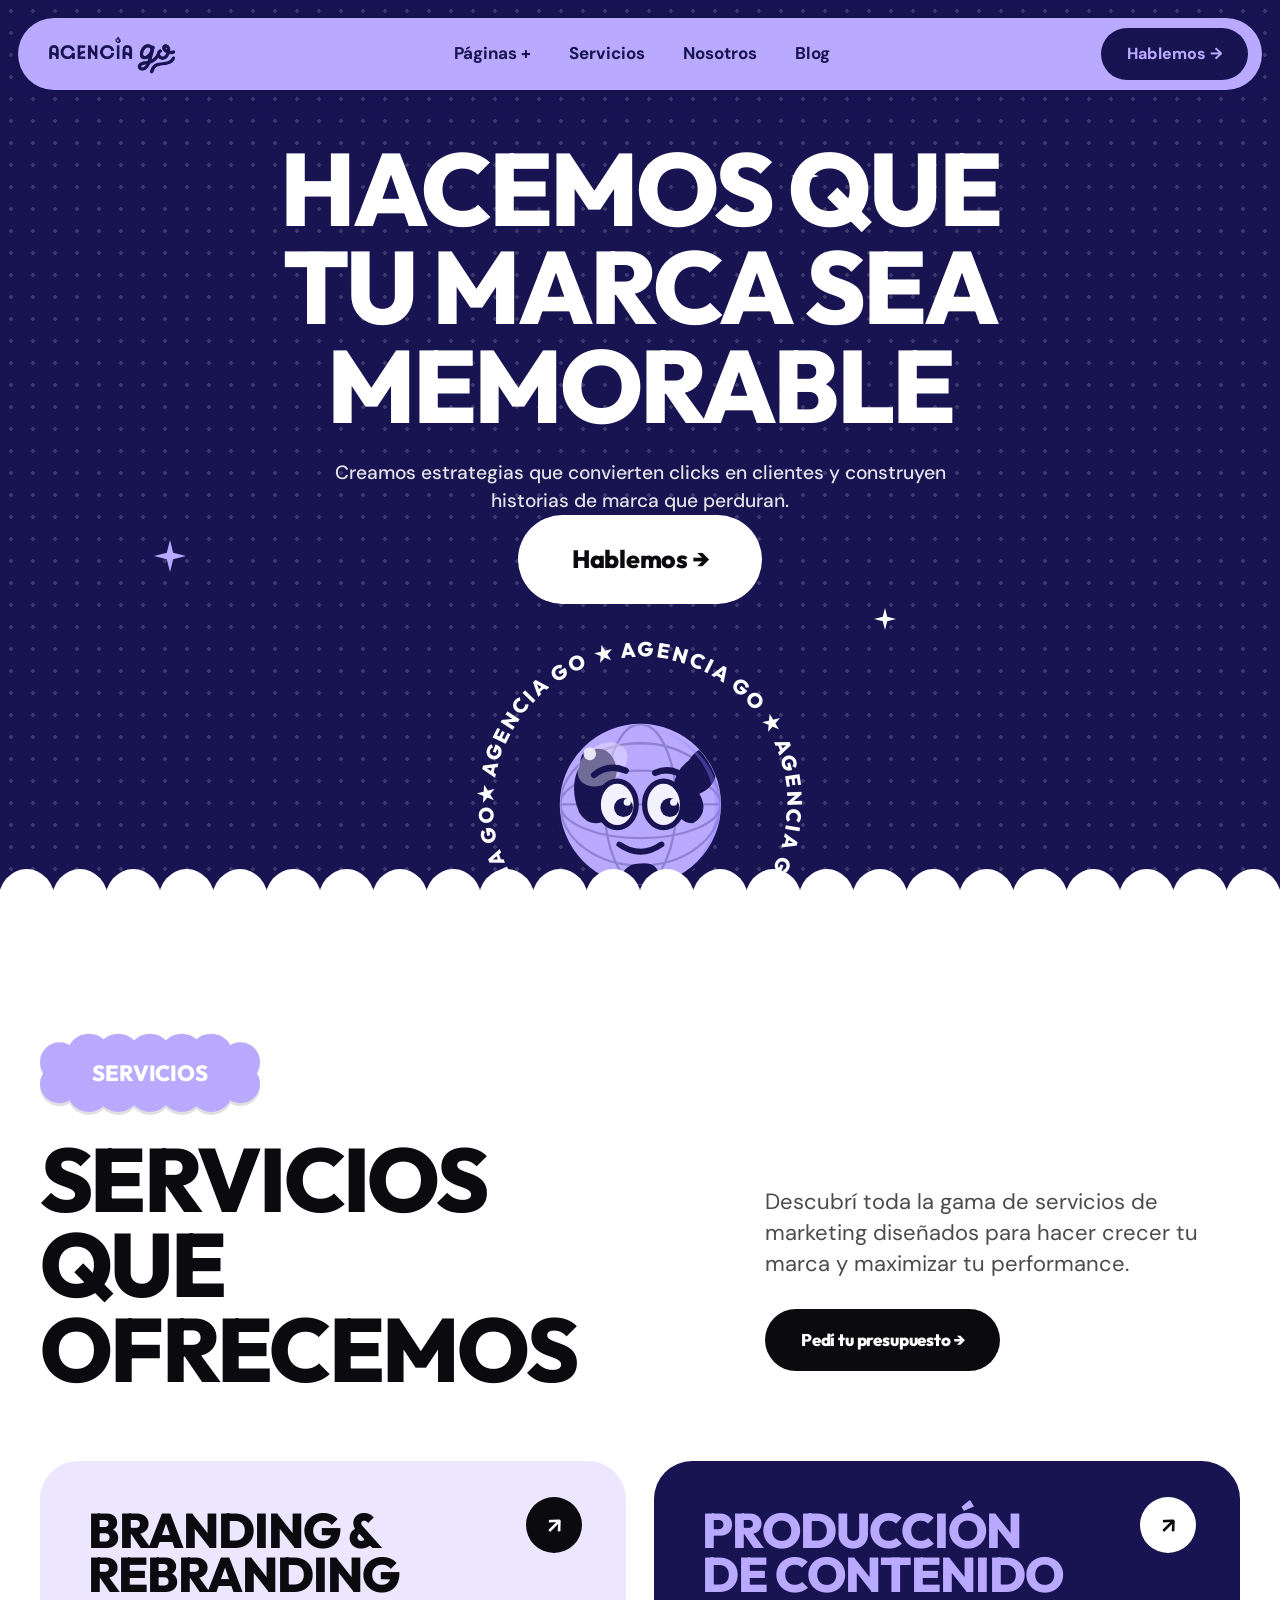
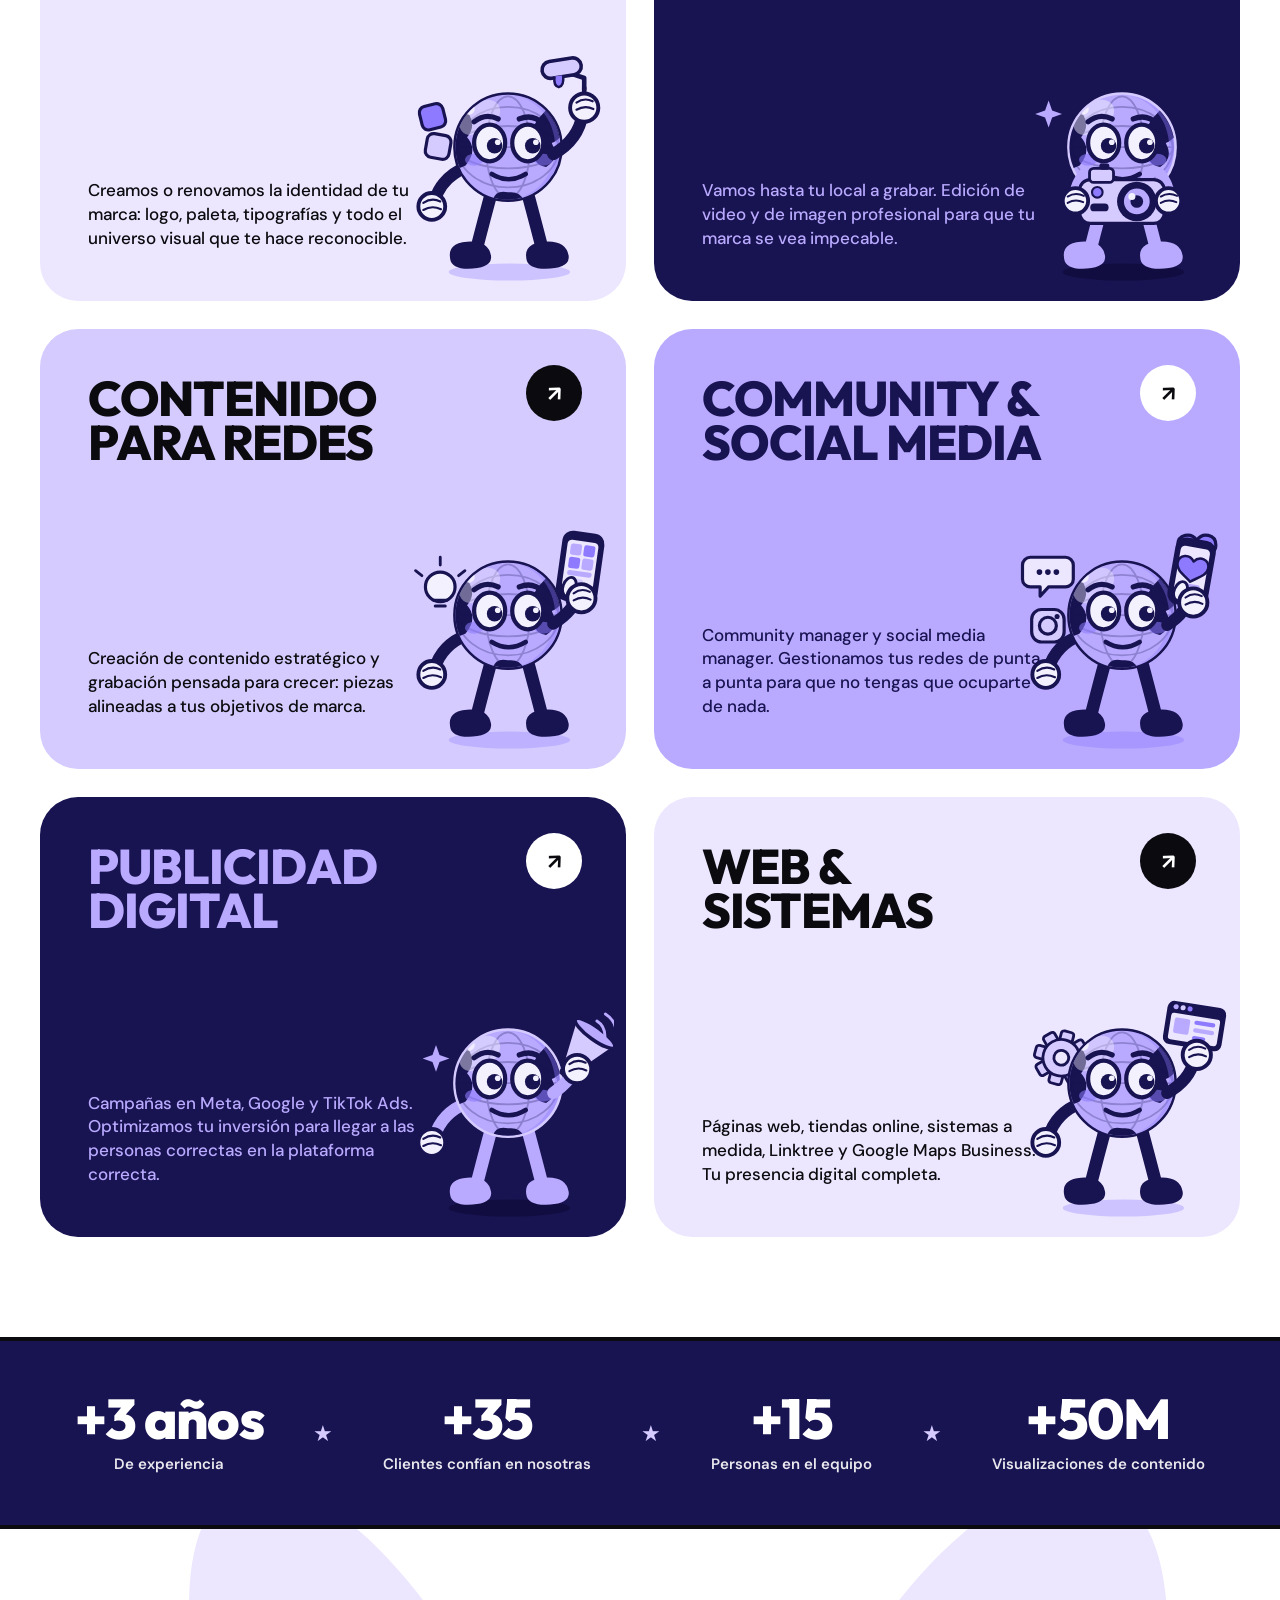
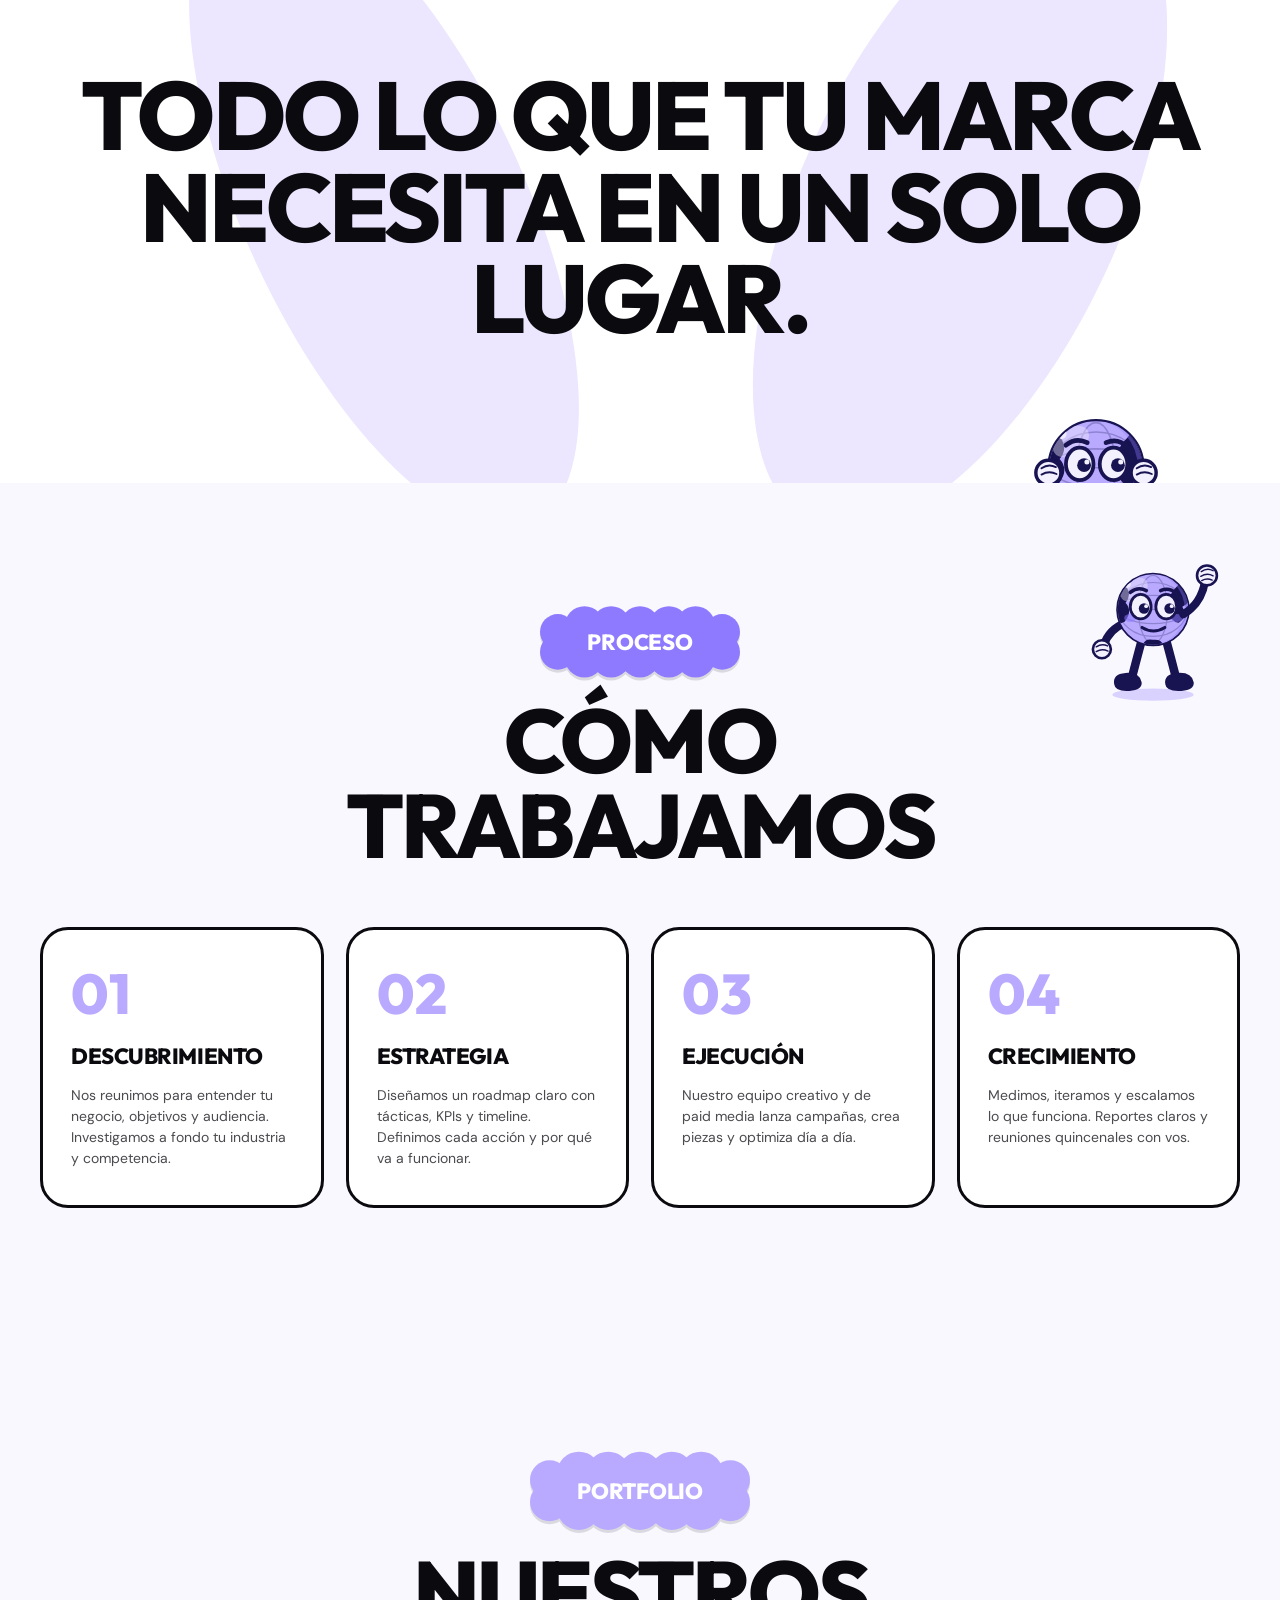
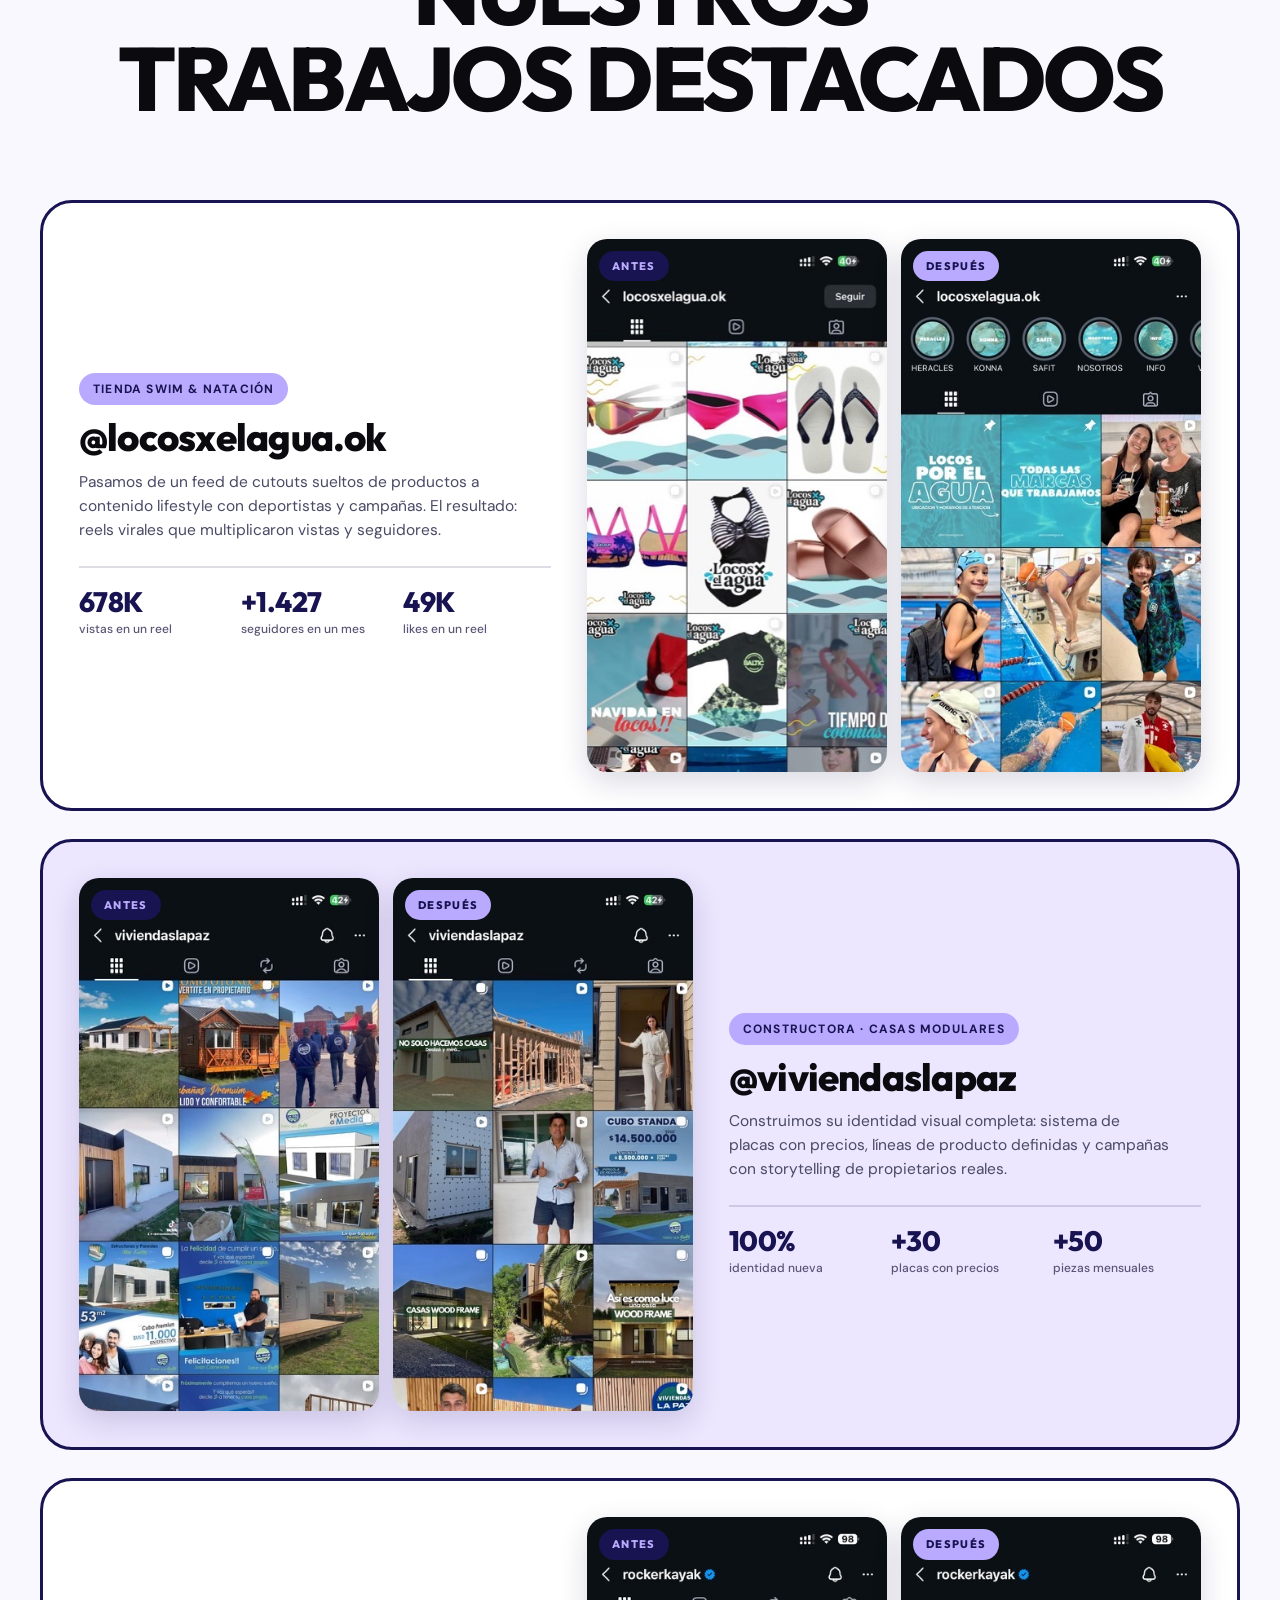
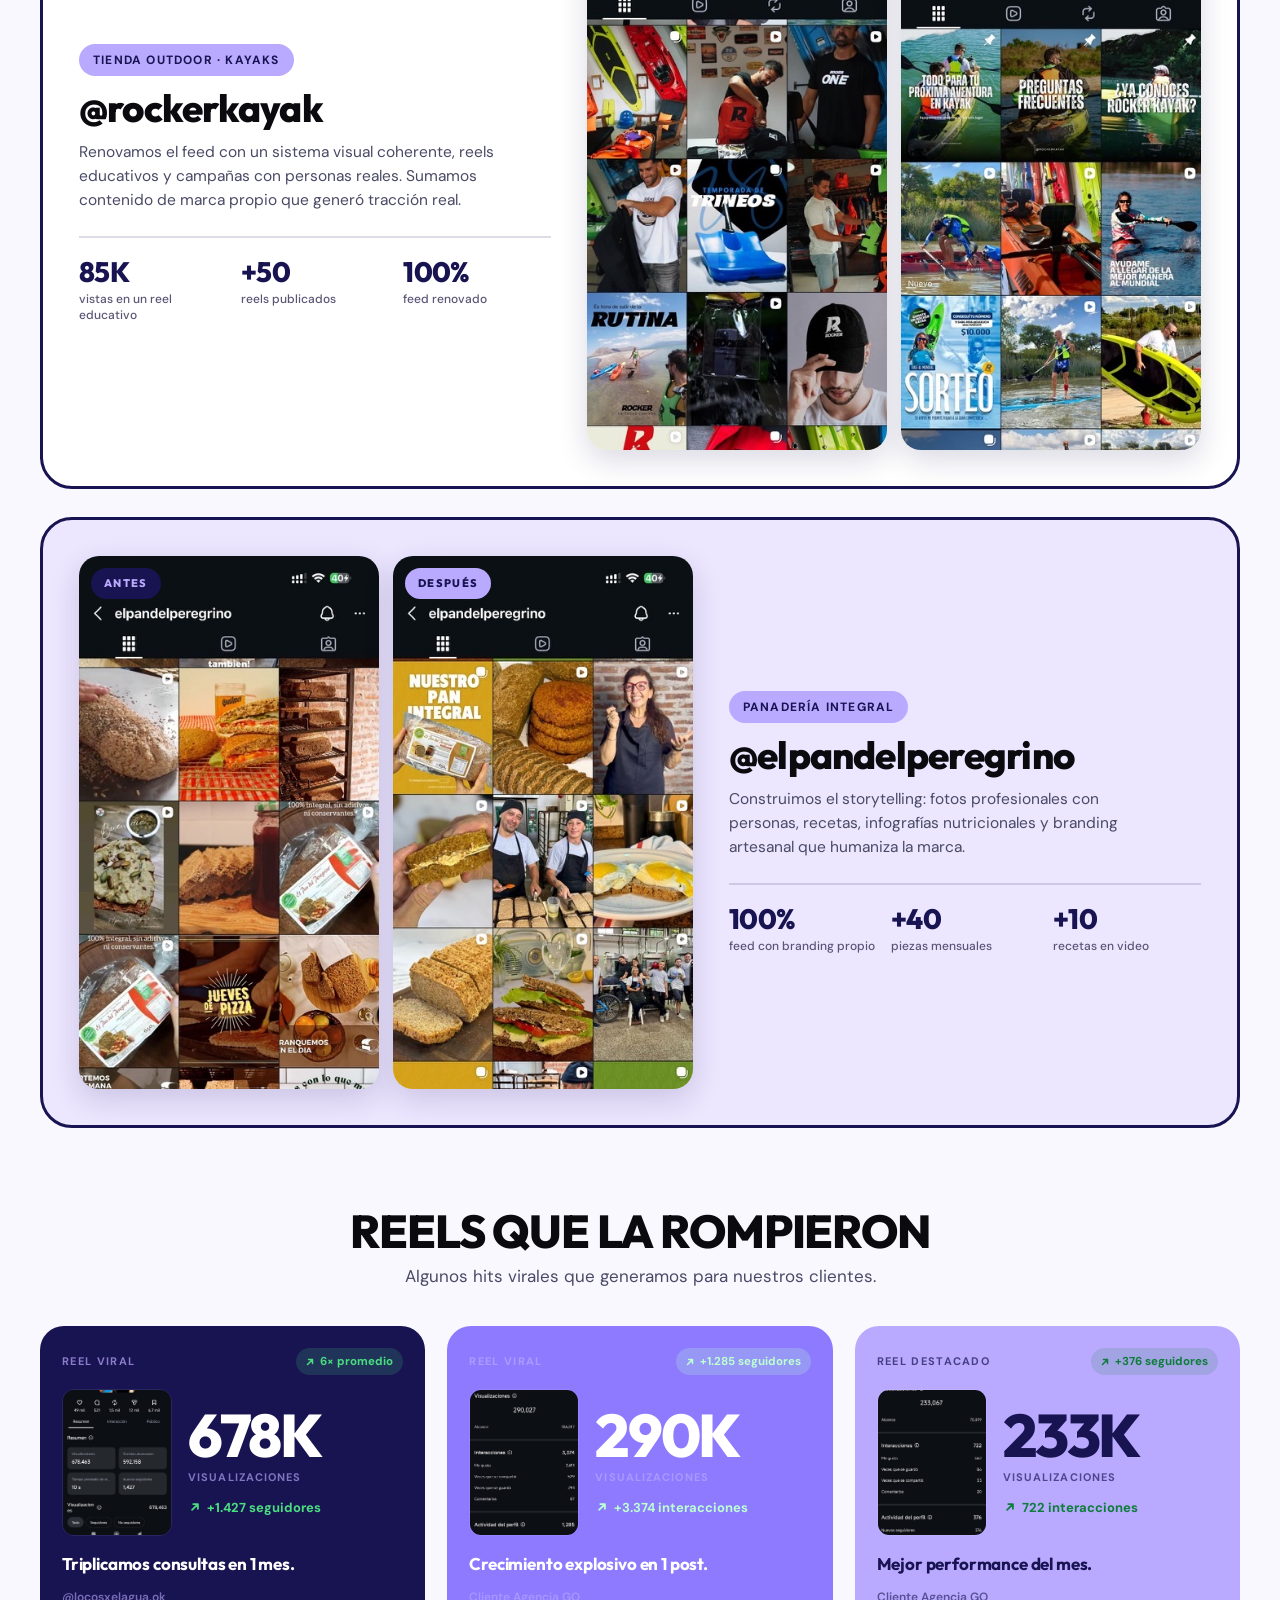
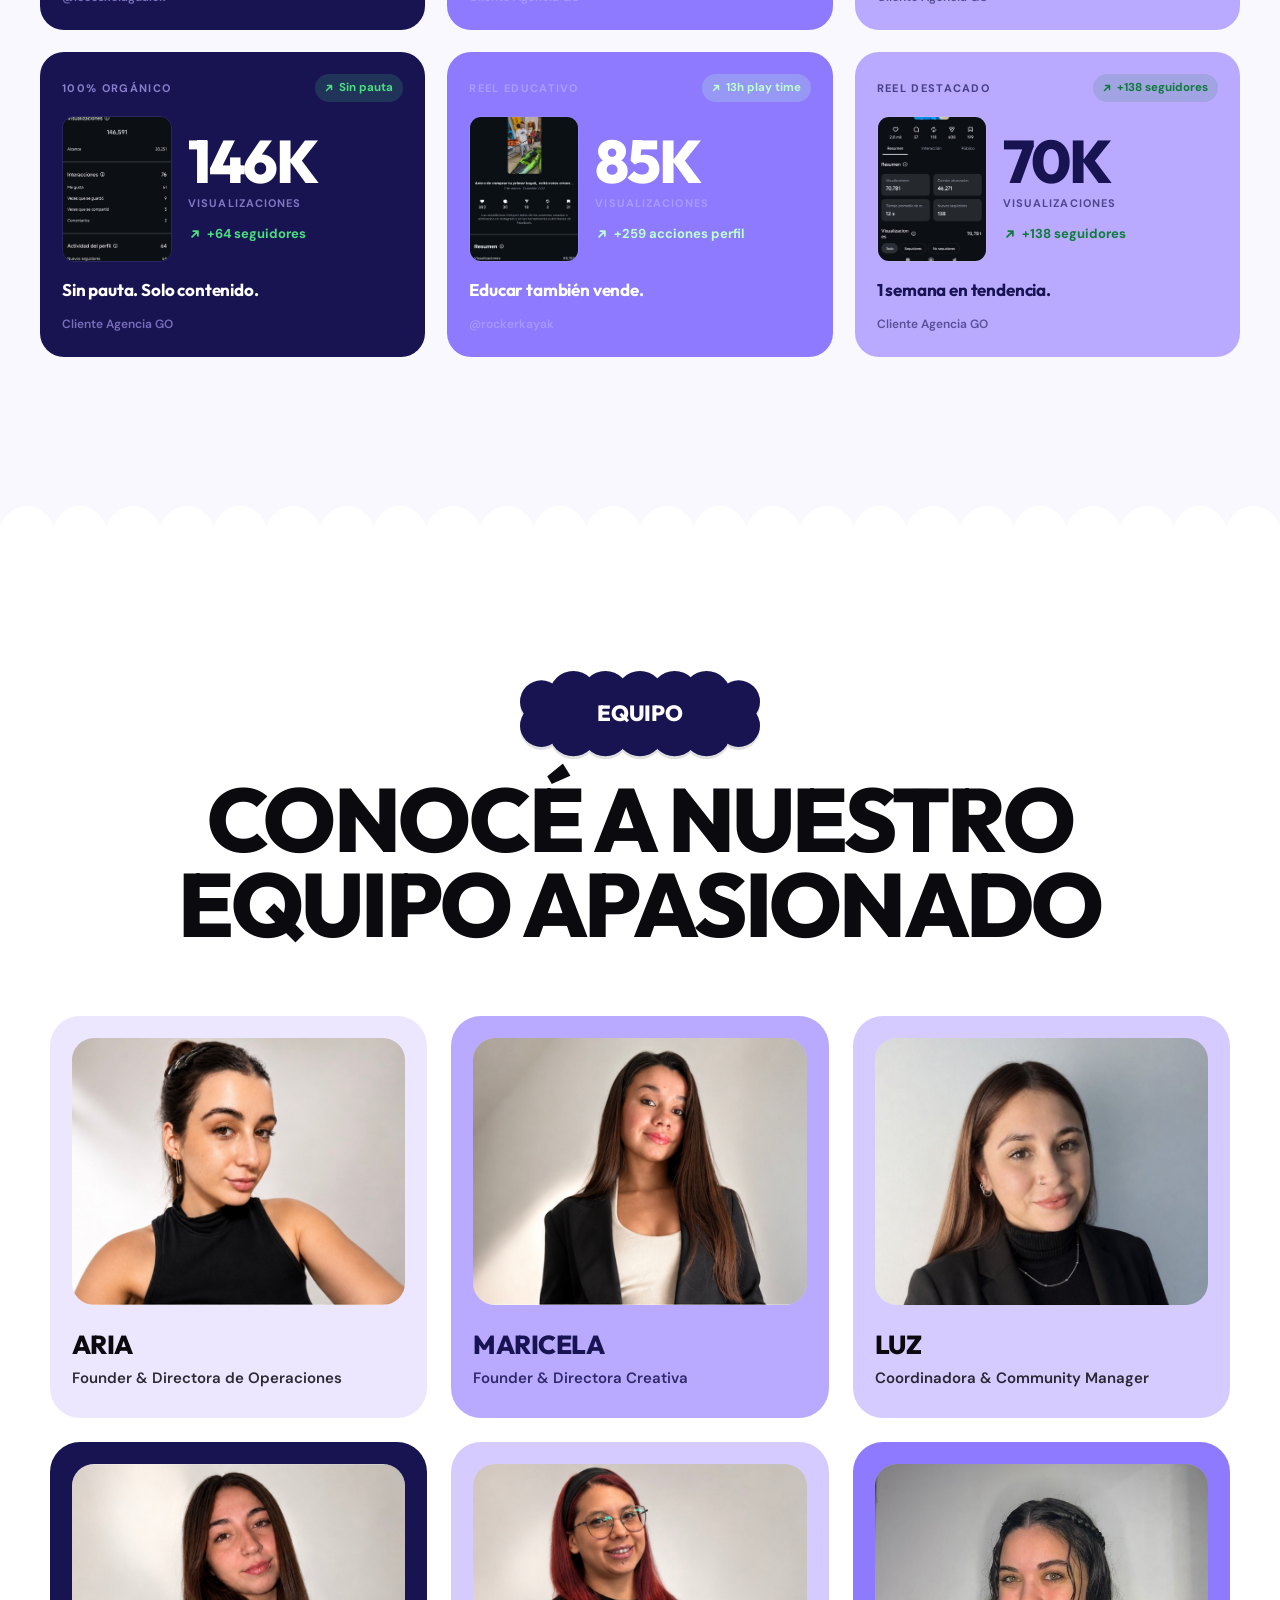
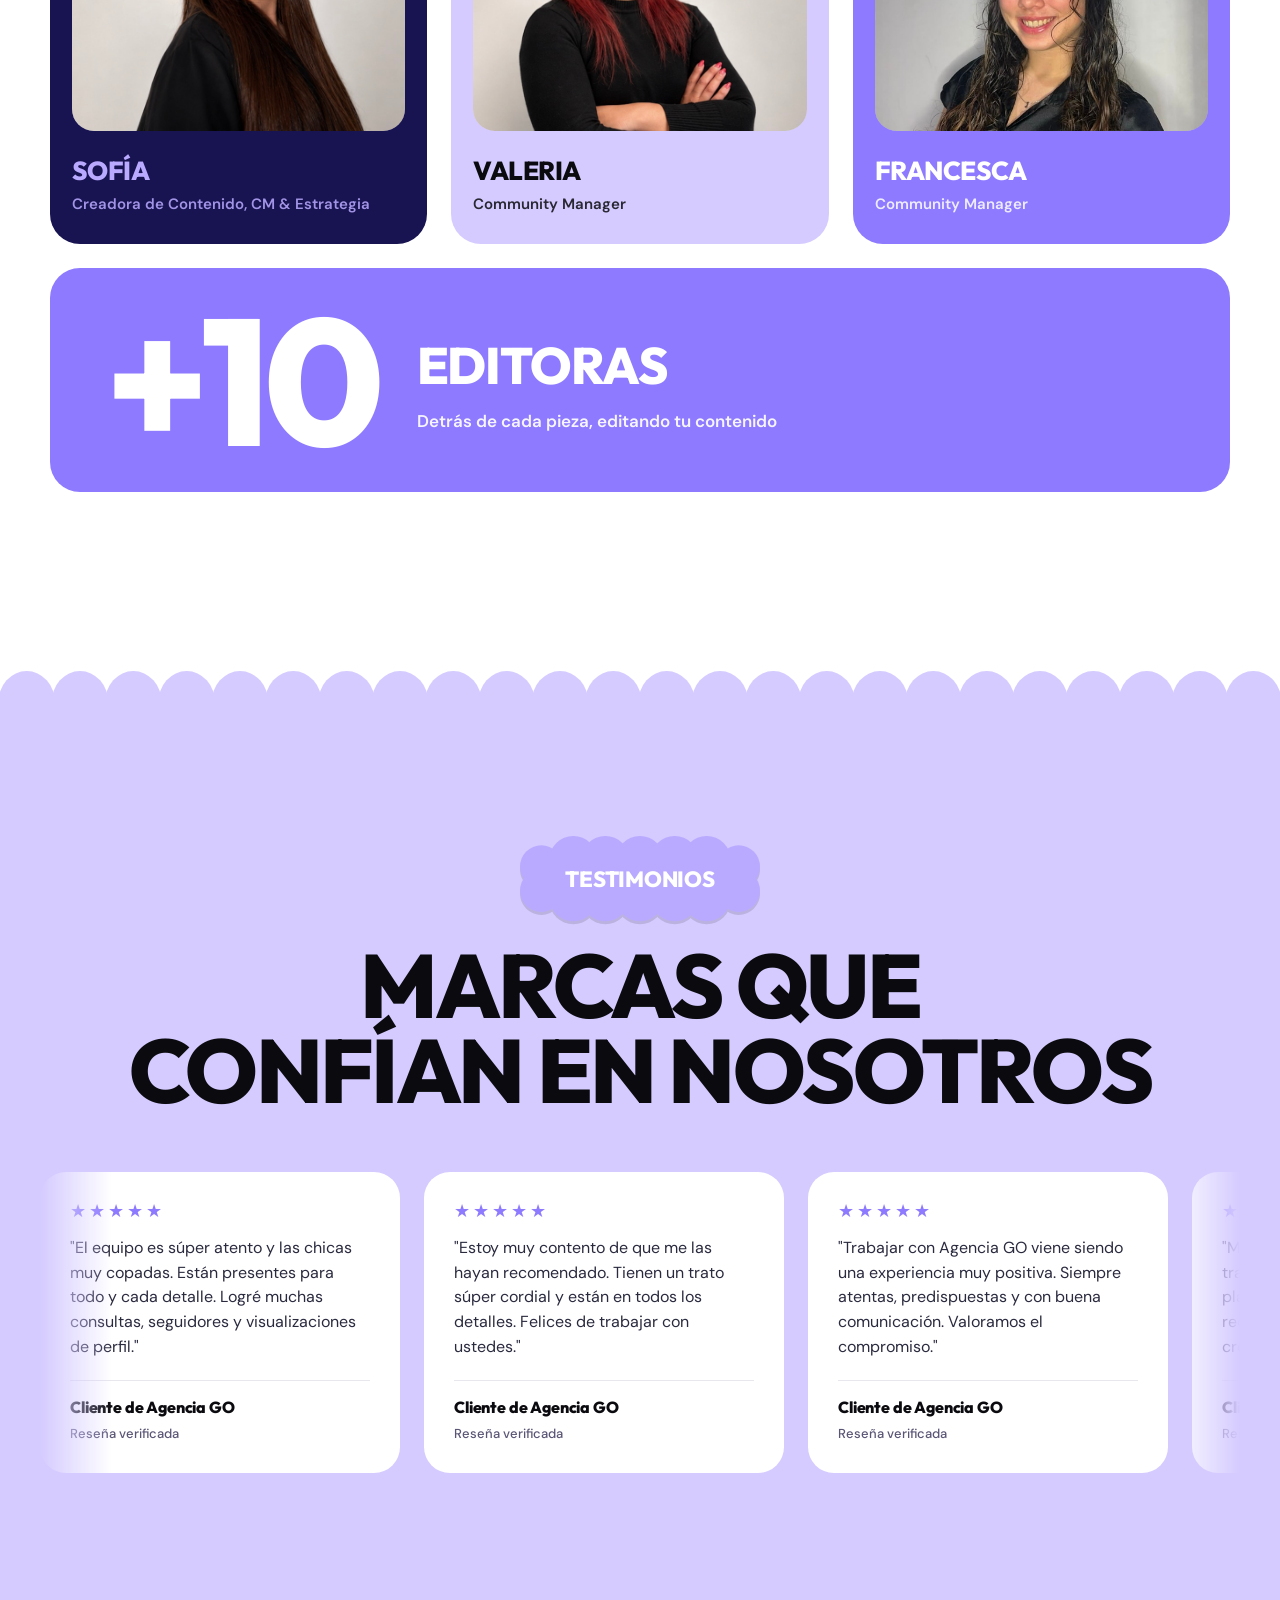
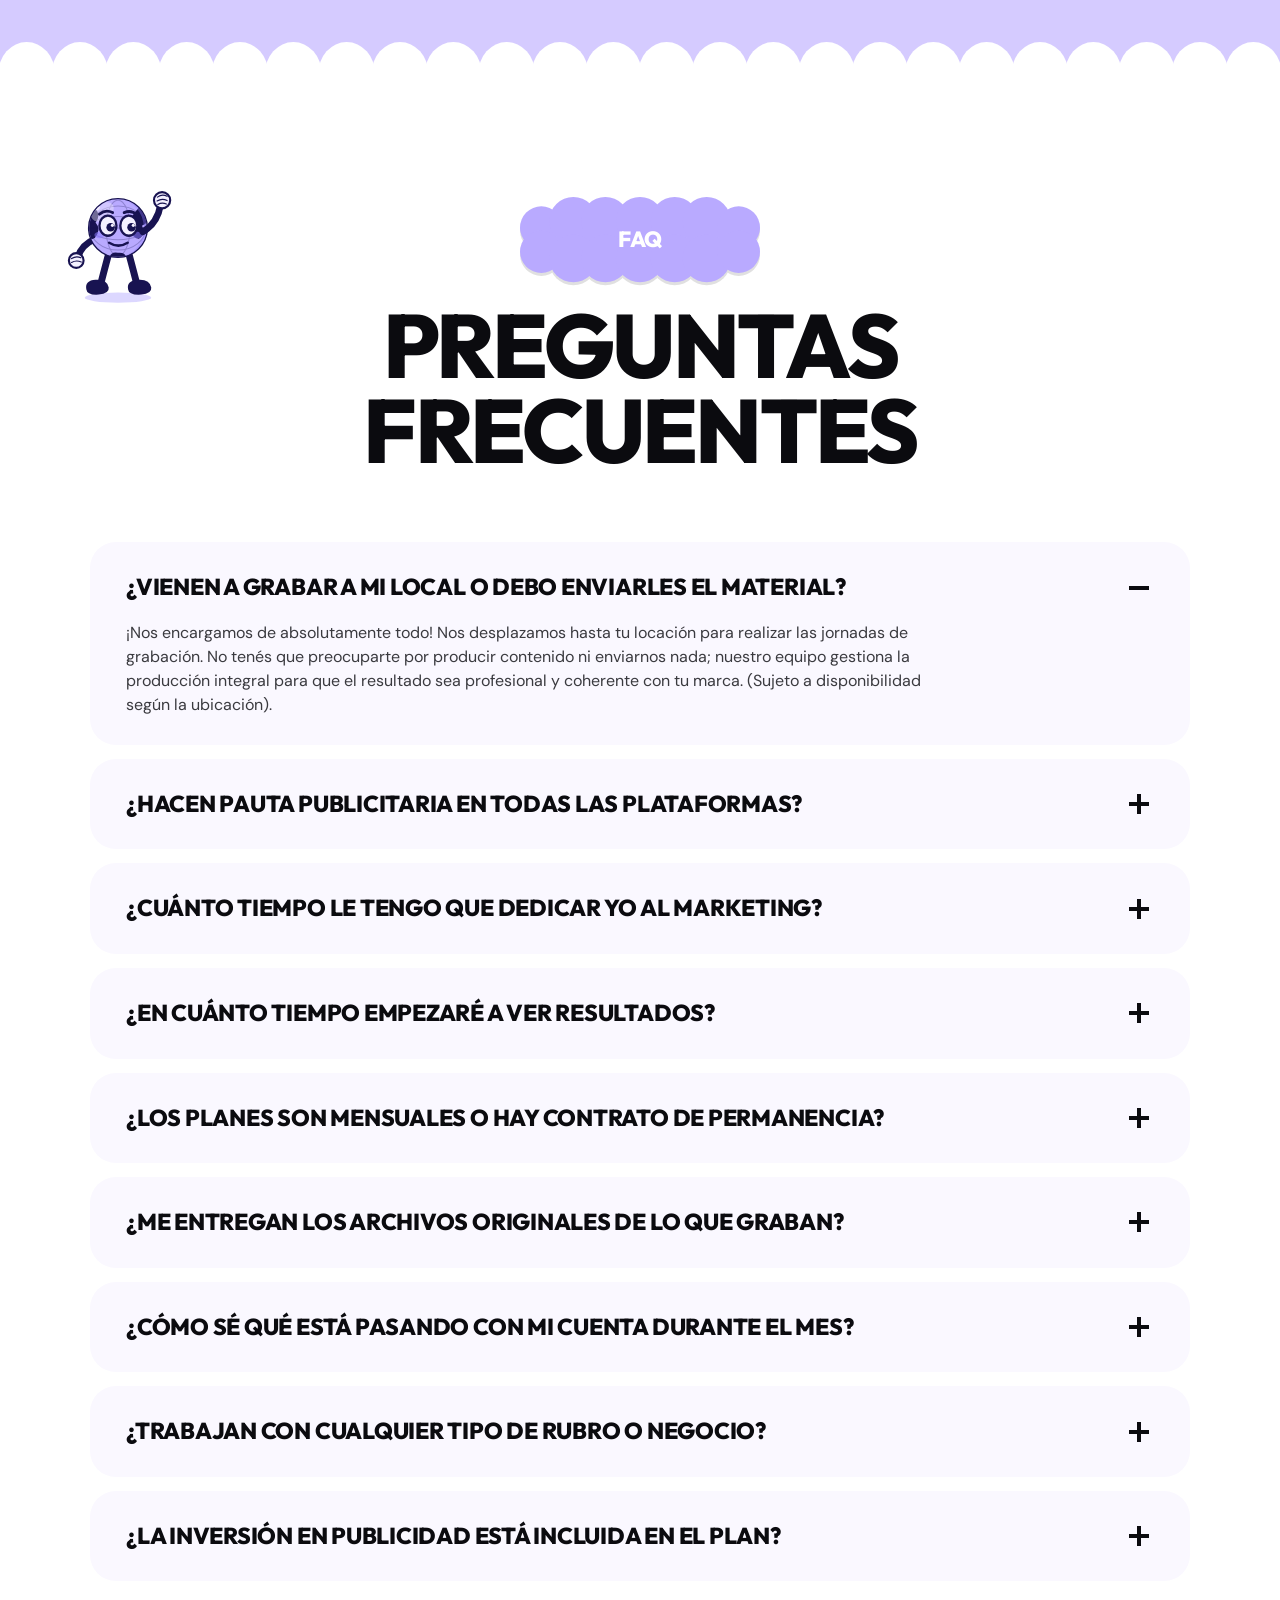
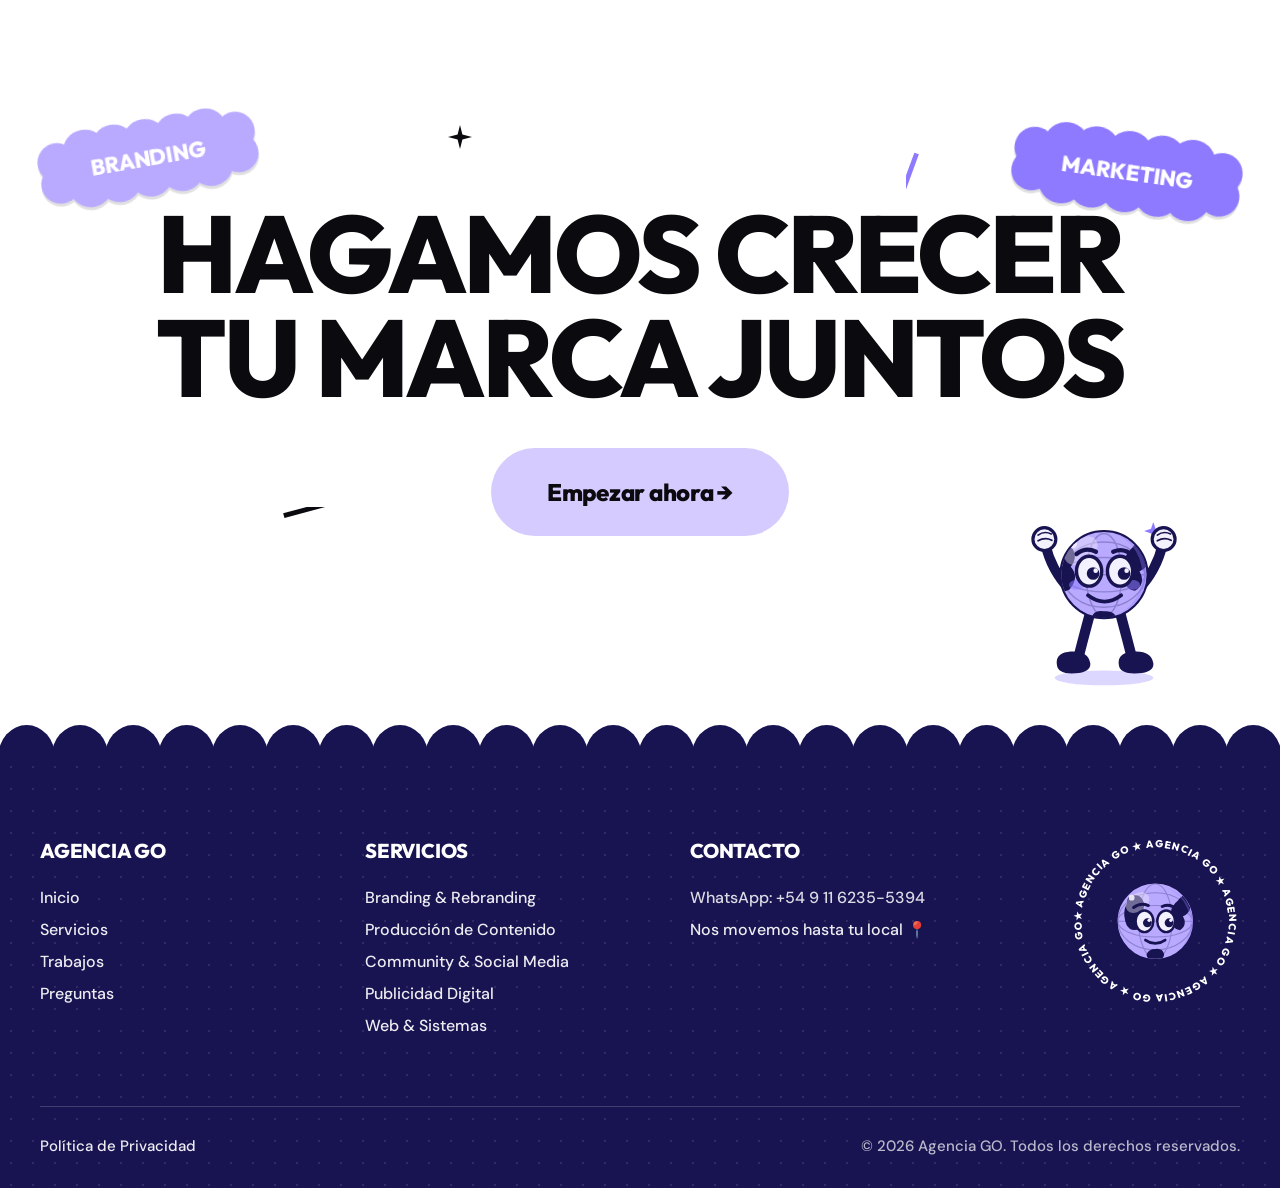
==== commit 5f07d575: "Hero rediseñado: subtítulo bajo título + sello protagonista - Subtítulo "Creamos estrategias..." mov" ====
--- a/index.html
+++ b/index.html
@@ -161,7 +161,7 @@
 <link rel="preconnect" href="https://fonts.googleapis.com">
 <link rel="preconnect" href="https://fonts.gstatic.com" crossorigin>
 <link href="https://fonts.googleapis.com/css2?family=DM+Sans:opsz,wght@9..40,400;9..40,500;9..40,600;9..40,700&family=Outfit:wght@500;600;700;800&display=swap" rel="stylesheet">
-<link rel="stylesheet" href="styles.css?v=13">
+<link rel="stylesheet" href="styles.css?v=16">
 </head>
 <body>
 
@@ -296,18 +296,18 @@
   <svg class="spark spark-2" viewBox="0 0 40 40"><path d="M20 0 L24 16 L40 20 L24 24 L20 40 L16 24 L0 20 L16 16 Z" fill="#B9AAFF"/></svg>
   <svg class="spark spark-3" viewBox="0 0 40 40"><path d="M20 0 L24 16 L40 20 L24 24 L20 40 L16 24 L0 20 L16 16 Z" fill="#fff"/></svg>
 
-  <h1 class="hero-headline">
-    <span class="line">HACEMOS QUE</span>
-    <span class="line">TU MARCA SEA</span>
-    <span class="line line-bottom">MEMORABLE</span>
-  </h1>
-
-  <!-- Bottom CTA bar -->
+  <div class="hero-top">
+    <h1 class="hero-headline">
+      <span class="line">HACEMOS QUE</span>
+      <span class="line">TU MARCA SEA</span>
+      <span class="line line-bottom">MEMORABLE</span>
+    </h1>
+    <p class="hero-sub">Creamos estrategias que convierten clicks en clientes y construyen historias de marca que perduran.</p>
+  </div>
+
+  <!-- Bottom: CTA + seal -->
   <div class="hero-bottom">
-    <div class="hero-bottom-left">
-      <div class="brand-logo">AGENCIA<br>GO</div>
-      <a href="https://wa.me/5491162355394?text=Hola%20Agencia%20GO%2C%20quiero%20m%C3%A1s%20informaci%C3%B3n" target="_blank" rel="noopener" class="pill-btn pill-white pill-hero">Hablemos →</a>
-    </div>
+    <a href="https://wa.me/5491162355394?text=Hola%20Agencia%20GO%2C%20quiero%20m%C3%A1s%20informaci%C3%B3n" target="_blank" rel="noopener" class="pill-btn pill-white pill-hero">Hablemos →</a>
 
     <div class="award-seal">
       <!-- Mascota GO (cabeza) -->
@@ -349,10 +349,6 @@
           <textPath href="#seal-circle" startOffset="0" textLength="816" lengthAdjust="spacing">★ AGENCIA GO ★ AGENCIA GO ★ AGENCIA GO ★ AGENCIA GO ★ AGENCIA GO</textPath>
         </text>
       </svg>
-    </div>
-
-    <div class="hero-bottom-right">
-      <p>Creamos estrategias que convierten<br>clicks en clientes y construyen<br>historias de marca que perduran.</p>
     </div>
   </div>
 
--- a/styles.css
+++ b/styles.css
@@ -197,9 +197,12 @@
   pointer-events: none;
 }
 
+.hero-top {
+  position: relative;
+  z-index: 2;
+  text-align: center;
+}
 .hero-headline {
-  position: relative;
-  z-index: 2;
   font-family: 'Outfit', sans-serif;
   font-weight: 800;
   color: var(--white);
@@ -212,6 +215,15 @@
   max-width: 1400px;
 }
 .hero-headline .line { display: block; }
+.hero-sub {
+  font-family: 'DM Sans', sans-serif;
+  font-size: clamp(15px, 1.5vw, 21px);
+  font-weight: 500;
+  line-height: 1.45;
+  color: rgba(255,255,255,0.88);
+  margin: 24px auto 0;
+  max-width: 640px;
+}
 
 /* floating bubble badges over hero */
 .bubble-pos-branding {
@@ -271,39 +283,25 @@
 .hero-bottom {
   position: relative;
   z-index: 3;
-  display: grid;
-  grid-template-columns: 1fr auto 1fr;
+  display: flex;
+  flex-direction: column;
   align-items: center;
   gap: 30px;
   margin-top: auto;
 }
 
-.hero-bottom-left {
-  display: flex;
-  align-items: center;
-  gap: 30px;
-}
-.brand-logo {
-  font-family: 'Outfit', sans-serif;
-  font-weight: 800;
-  color: white;
-  font-size: 27px;
-  line-height: 0.95;
-  letter-spacing: -0.02em;
-}
-
 .award-seal {
   position: relative;
-  width: 220px;
-  height: 220px;
+  width: 340px;
+  height: 340px;
   margin: 0 auto;
 }
 .award-seal svg { width: 100%; height: 100%; position: absolute; top: 0; left: 0; }
 .award-seal .globe {
-  width: 60%;
-  height: 60%;
-  top: 20%;
-  left: 20%;
+  width: 62%;
+  height: 62%;
+  top: 19%;
+  left: 19%;
   z-index: 1;
 }
 .award-seal .seal-text {
@@ -313,23 +311,13 @@
 .seal-label {
   font-family: 'Outfit', sans-serif;
   font-weight: 800;
-  font-size: 16px;
+  font-size: 18px;
   fill: white;
-  letter-spacing: 1.5px;
+  letter-spacing: 1.6px;
 }
 @keyframes spin {
   from { transform: rotate(0deg); }
   to { transform: rotate(360deg); }
-}
-
-.hero-bottom-right {
-  text-align: right;
-  color: white;
-}
-.hero-bottom-right p {
-  font-size: 21px;
-  font-weight: 500;
-  line-height: 1.4;
 }
 
 /* ============================== PILL BUTTON ============================== */
@@ -1254,39 +1242,238 @@
 .footer-legal span { margin-left: auto; opacity: 0.7; }
 
 /* ============================== RESPONSIVE ============================== */
+/* ============================== RESPONSIVE ============================== */
+
+/* Prevent horizontal scroll globally */
+html, body { overflow-x: hidden; max-width: 100vw; }
+
+/* === TABLET (1100px) === */
 @media (max-width: 1100px) {
-  .services-head { grid-template-columns: 1fr; }
-  .services-grid, .portfolio-grid, .testimonial-grid { grid-template-columns: 1fr; }
+  .nav-links { display: none; }
+  .nav-cta { margin-left: auto; }
+  .services-head { grid-template-columns: 1fr; gap: 30px; }
+  .services-grid, .portfolio-grid { grid-template-columns: 1fr; }
   .team-grid, .process-grid { grid-template-columns: repeat(2, 1fr); }
   .footer-cols { grid-template-columns: 1fr 1fr; }
   .footer-badge { grid-column: span 2; margin: 0 auto; }
-  .hero-bottom { grid-template-columns: 1fr; text-align: center; gap: 16px; }
-  .hero-bottom-left { justify-content: center; }
-  .hero-bottom-right { text-align: center; }
-  .nav-links { display: none; }
-}
-
+  .award-seal { width: 280px; height: 280px; }
+}
+
+/* === MEDIUM (900px) — tablet portrait === */
+@media (max-width: 900px) {
+  .cases-list { gap: 22px; }
+  .reels-grid { grid-template-columns: 1fr 1fr; }
+  .stats { gap: 24px 36px; padding: 40px 30px; }
+}
+
+/* === MOBILE LARGE (760px) === */
 @media (max-width: 760px) {
-  .main-nav { padding: 10px 12px 10px 20px; gap: 12px; top: 12px; width: calc(100% - 24px); }
-  .nav-cta { padding: 10px 16px; font-size: 13px; }
-  .nav-logo { font-size: 18px; }
-  .hero { padding: 100px 20px 60px; max-height: none; min-height: 100vh; }
-  .services, .strategy-quote, .portfolio, .team, .testimonials, .faq, .process, .final-cta {
+  /* Section base padding */
+  .services, .strategy-quote, .portfolio, .team, .testimonials, .faq, .process, .final-cta, .footer, .stats {
     padding-left: 20px;
     padding-right: 20px;
   }
-  .service-card { padding: 28px; min-height: auto; }
-  .service-illu { width: 130px; height: 130px; right: 10px; bottom: 10px; opacity: 0.6; }
-  .service-arrow { top: 22px; right: 22px; width: 46px; height: 46px; font-size: 18px; }
-  .bubble-pos-branding { top: 110px; right: 5%; width: 170px; }
-  .bubble-pos-marketing { width: 200px; top: 48%; }
-  .bubble-pos-strategy { width: 170px; right: 5%; bottom: 32%; }
-  .hero-robot { width: 120px; bottom: 22%; left: 4%; }
-  .testimonial-card { padding: 28px; }
-  .footer-cols { grid-template-columns: 1fr; }
-  .footer-badge { grid-column: auto; }
-  .footer-cta-row { flex-direction: column; }
-  .footer-cta-row .bubble.wide { width: 280px; }
-  .footer-legal { gap: 16px; }
+  .services, .strategy-quote, .portfolio, .team, .testimonials, .faq, .process, .final-cta {
+    padding-top: 80px;
+    padding-bottom: 70px;
+  }
+  .footer { padding-top: 60px; }
+
+  /* Nav */
+  .main-nav { padding: 10px 12px 10px 20px; gap: 12px; top: 12px; width: calc(100% - 24px); }
+  .nav-cta { padding: 10px 14px; font-size: 13px; }
+  .logo-mark { width: 110px; }
+
+  /* Hero — ocupa todo el viewport, sello grande abajo */
+  .hero {
+    padding: 110px 20px 30px;
+    max-height: none;
+    min-height: 100vh;
+    justify-content: space-between;
+    gap: 24px;
+  }
+  .hero-headline { font-size: clamp(34px, 9vw, 60px); line-height: 0.98; }
+  .hero-sub { font-size: 14px; margin-top: 16px; max-width: 360px; }
+  .hero-bottom { gap: 22px; }
+  .award-seal { width: 240px; height: 240px; }
+  .seal-label { font-size: 16px; letter-spacing: 1.2px; }
+  .pill-btn.pill-hero { padding: 16px 30px; font-size: 16px; }
+
+  /* Sparkles */
+  .spark-1, .spark-2, .spark-3 { transform: scale(0.7); }
+
+  /* Section titles */
+  .display-xl { font-size: clamp(36px, 9vw, 64px); line-height: 1; }
+  .quote-text { font-size: clamp(34px, 8vw, 56px); }
+
+  /* Service cards */
+  .service-card { padding: 26px; min-height: auto; padding-bottom: 200px; }
+  .service-card h3 { font-size: 28px; }
+  .service-card p { font-size: 15px; max-width: none; }
+  .service-illu { width: 170px; height: 198px; right: 8px; bottom: -8px; opacity: 0.9; }
+  .service-arrow { top: 22px; right: 22px; width: 44px; height: 44px; font-size: 18px; }
+
+  /* Stats */
+  .stats { padding: 30px 20px; gap: 18px 28px; }
+  .stat-num { font-size: 32px; }
+  .stat-label { font-size: 13px; }
+  .stat-divider { font-size: 16px; }
+
+  /* Strategy + GO peek smaller */
+  .strategy-quote { padding-top: 90px; padding-bottom: 100px; }
+  .go-strategy { width: 110px; bottom: 0; right: 4%; }
+  .blob-1, .blob-2 { width: 180px; height: 480px; }
+
+  /* Process */
+  .process-grid { grid-template-columns: 1fr; gap: 16px; }
+  .process-card { padding: 28px 24px; }
+
+  /* Portfolio: case cards */
+  .case-card { padding: 22px; gap: 20px; }
+  .case-handle { font-size: 26px; }
+  .case-desc { font-size: 14.5px; margin-bottom: 18px; }
+  .case-kpis { grid-template-columns: 1fr 1fr 1fr; gap: 10px; padding-top: 14px; }
+  .case-kpi b { font-size: 20px; }
+  .case-kpi span { font-size: 11px; }
+  .case-compare { gap: 10px; }
+  .case-label { font-size: 9px; padding: 5px 10px; top: 8px; left: 8px; }
+
+  /* Reels strip */
+  .reels-grid { grid-template-columns: 1fr; gap: 16px; }
+  .reel-card { padding: 20px; }
+  .reel-body { grid-template-columns: 100px 1fr; gap: 14px; }
+  .reel-views { font-size: 40px; }
+  .reel-story { font-size: 15px; }
+
+  /* Team */
+  .team-grid { grid-template-columns: 1fr 1fr; gap: 16px; padding-bottom: 40px; }
+  .team-card { padding: 18px 18px 24px; }
+  .team-card h3 { font-size: 20px; }
+  .team-card p { font-size: 13px; }
+  .team-editoras { grid-column: 1 / -1; flex-direction: column; align-items: flex-start; padding: 26px; gap: 12px; }
+  .editoras-num { font-size: 70px; }
+  .team-editoras h3 { font-size: 28px; }
+  .team-editoras p { font-size: 15px; }
+
+  /* Testimonials */
+  .testimonial-card { width: 300px; padding: 24px 22px; gap: 12px; }
+  .t-body { font-size: 15px; }
+
+  /* FAQ */
+  .faq-item { padding: 22px 22px; border-radius: 22px; }
+  .faq-item summary { gap: 16px; }
+  .faq-item summary > span:first-child { font-size: 16px; line-height: 1.15; }
+  .faq-body { font-size: 14.5px; max-width: 100%; margin-top: 12px; }
+  .faq-icon { width: 26px; height: 26px; }
+  .faq-icon::before { width: 16px; height: 3px; }
+  .faq-icon::after { width: 3px; height: 16px; }
+
+  /* Final CTA */
+  .final-cta { padding: 70px 20px 160px; }
+  .cta-headline { font-size: clamp(38px, 9.5vw, 64px); }
+  .final-left, .final-right { width: 130px; top: 14px; transform: rotate(-8deg); }
+  .final-right { right: 2%; transform: rotate(7deg); }
+  .final-left { left: 2%; }
+  .final-cta .pill-btn.large { padding: 18px 36px; font-size: 18px; }
+  .cta-robot { width: 110px; bottom: 30px; right: 4%; }
+  .confetti { transform: scale(0.7); }
+
+  /* Footer */
+  .footer-cols { grid-template-columns: 1fr; gap: 30px; margin-bottom: 36px; }
+  .footer-badge { grid-column: auto; width: 140px; height: 140px; }
+  .footer-col h4 { font-size: 18px; margin-bottom: 14px; }
+  .footer-col a, .footer-col p { font-size: 15px; }
+  .footer-legal { gap: 12px; padding-top: 22px; font-size: 13px; }
   .footer-legal span { margin-left: 0; }
-}
+
+  /* Bubble tags more compact */
+  .bubble-tag { width: 180px; }
+  .bubble-text { font-size: 19px; }
+  .bubble-tag.wide { width: 260px; }
+  .bubble-text.mail { font-size: 13px; }
+  .bubble-text.phone { font-size: 16px; }
+}
+
+/* === MOBILE SMALL (480px) — tight phones === */
+@media (max-width: 480px) {
+  .hero { padding: 100px 16px 26px; }
+  .hero-headline { font-size: clamp(30px, 10vw, 48px); }
+  .hero-sub { font-size: 13.5px; max-width: 320px; margin-top: 12px; }
+  .hero-bottom { gap: 18px; }
+  .award-seal { width: 220px; height: 220px; }
+  .seal-label { font-size: 15px; }
+  .pill-btn.pill-hero { padding: 14px 26px; font-size: 15px; }
+
+  .display-xl { font-size: clamp(30px, 9.5vw, 48px); }
+  .quote-text { font-size: clamp(28px, 8.5vw, 44px); }
+
+  .services, .strategy-quote, .portfolio, .team, .testimonials, .faq, .process, .final-cta, .footer, .stats {
+    padding-left: 16px;
+    padding-right: 16px;
+  }
+
+  /* Service cards: illustration smaller, integrated */
+  .service-card { padding: 22px 22px 180px; border-radius: 28px; }
+  .service-card h3 { font-size: 24px; }
+  .service-illu { width: 140px; height: 163px; right: 6px; bottom: -4px; opacity: 0.85; }
+  .service-arrow { width: 40px; height: 40px; font-size: 16px; top: 18px; right: 18px; }
+
+  /* Stats stack 2x2 */
+  .stats { gap: 14px 22px; }
+  .stat-num { font-size: 26px; }
+  .stat-label { font-size: 12px; }
+
+  /* Case cards more compact */
+  .case-card { padding: 18px; border-radius: 24px; gap: 16px; }
+  .case-handle { font-size: 22px; }
+  .case-kpis { grid-template-columns: 1fr 1fr; gap: 8px; }
+  .case-kpis .case-kpi:nth-child(3) { grid-column: 1 / -1; text-align: center; }
+  .case-kpi b { font-size: 18px; }
+  .case-tag { font-size: 11px; padding: 5px 11px; }
+  .case-label { font-size: 8px; padding: 4px 8px; }
+
+  /* Reels */
+  .reel-card { padding: 18px; border-radius: 20px; }
+  .reel-body { grid-template-columns: 88px 1fr; gap: 12px; }
+  .reel-views { font-size: 34px; }
+  .reel-views-label { font-size: 10px; }
+  .reel-grow { font-size: 12px; }
+  .reel-story { font-size: 14px; }
+  .reel-tag { font-size: 10px; }
+  .reel-badge { font-size: 10.5px; padding: 4px 8px 4px 6px; }
+
+  /* Team: keep 2-col but tighter */
+  .team-grid { grid-template-columns: 1fr 1fr; gap: 12px; }
+  .team-card { padding: 14px 14px 18px; border-radius: 22px; }
+  .team-card h3 { font-size: 17px; }
+  .team-card p { font-size: 12px; }
+  .editoras-num { font-size: 60px; }
+
+  /* Testimonials marquee */
+  .testimonial-card { width: 260px; padding: 22px 20px; }
+  .t-body { font-size: 14px; line-height: 1.5; }
+  .t-author strong { font-size: 14px; }
+
+  /* FAQ */
+  .faq-item { padding: 18px 18px; }
+  .faq-item summary > span:first-child { font-size: 14.5px; }
+  .faq-body { font-size: 13.5px; }
+
+  /* Final CTA */
+  .cta-headline { font-size: clamp(30px, 11vw, 48px); }
+  .final-left, .final-right { width: 110px; top: 10px; }
+  .final-cta .pill-btn.large { padding: 16px 32px; font-size: 16px; }
+  .cta-robot { width: 90px; bottom: 24px; }
+
+  /* Footer */
+  .footer-badge { width: 120px; height: 120px; }
+  .footer-mega { font-size: 60px; }
+
+  /* Bubble tags */
+  .bubble-tag { width: 160px; }
+  .bubble-text { font-size: 17px; }
+  .bubble-tag.center { margin-bottom: 14px; }
+
+  /* Scallops smaller */
+  .scallop { height: 40px; }
+}
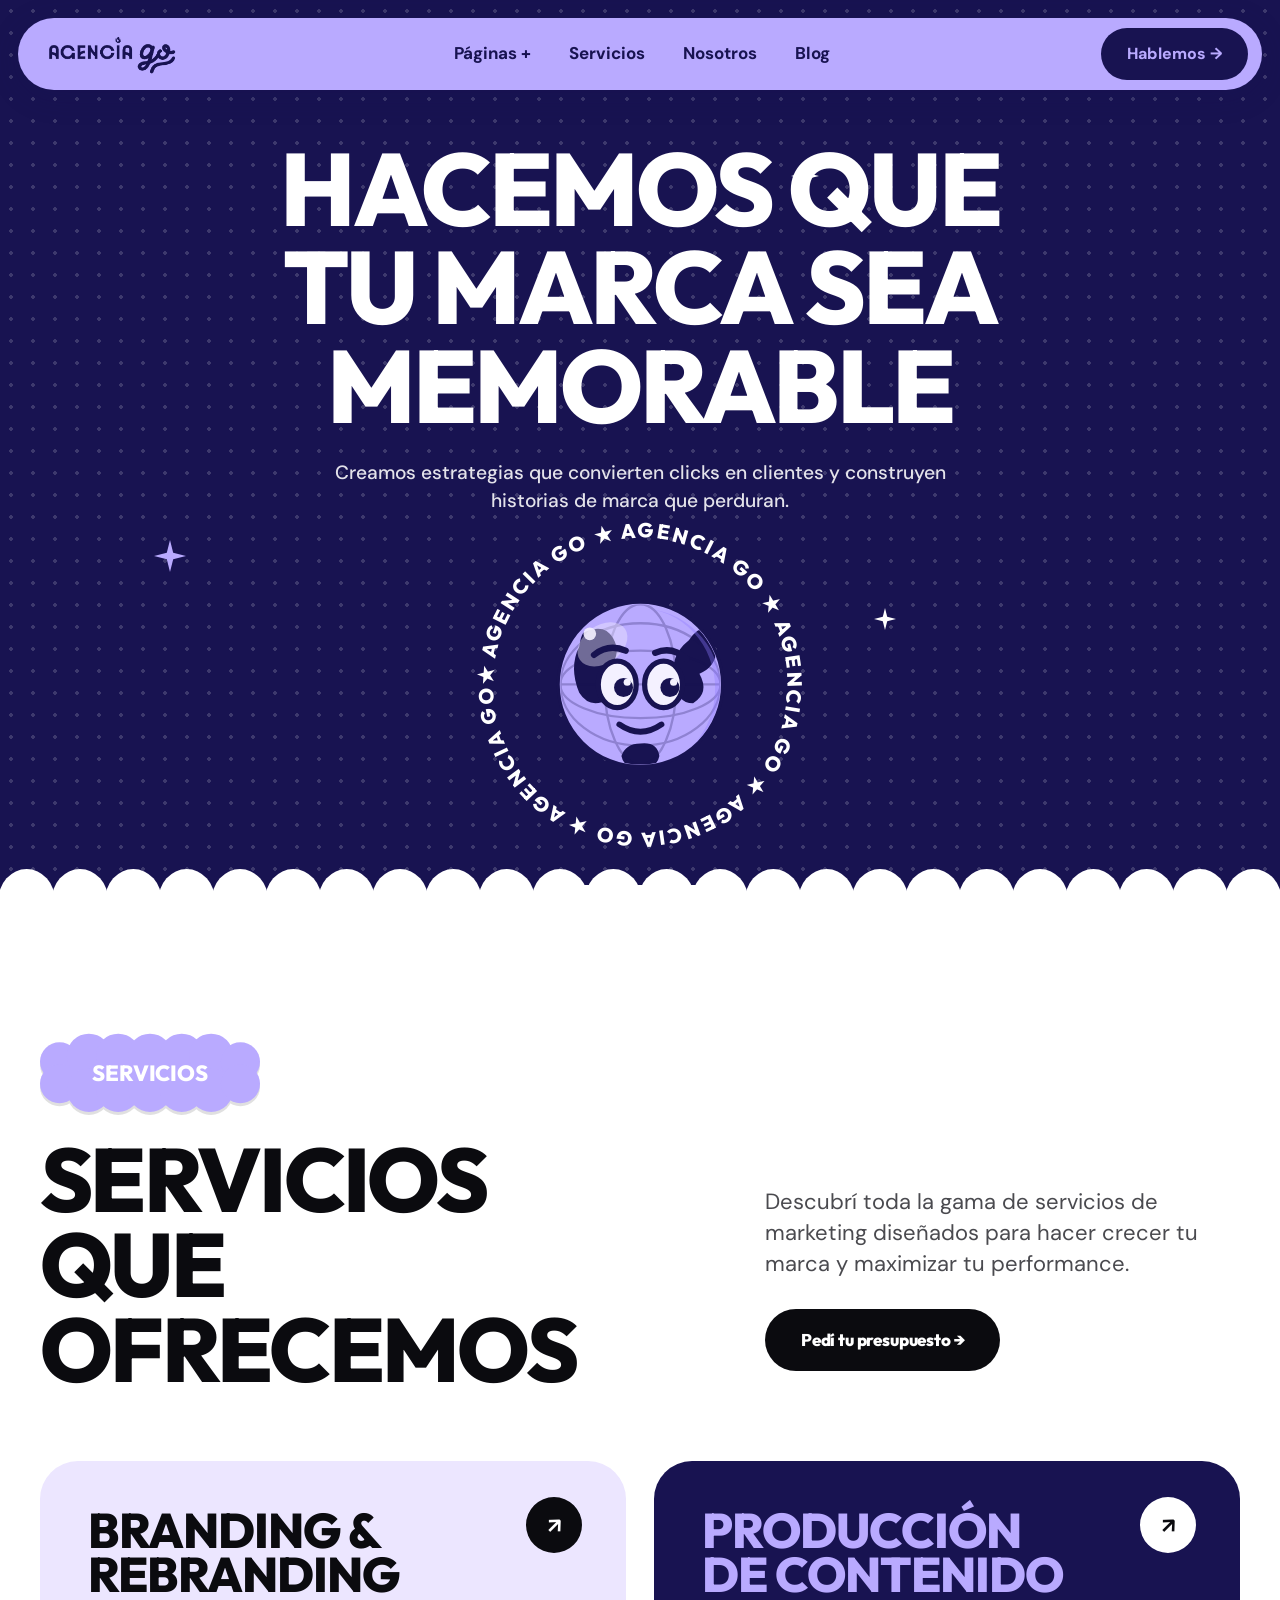
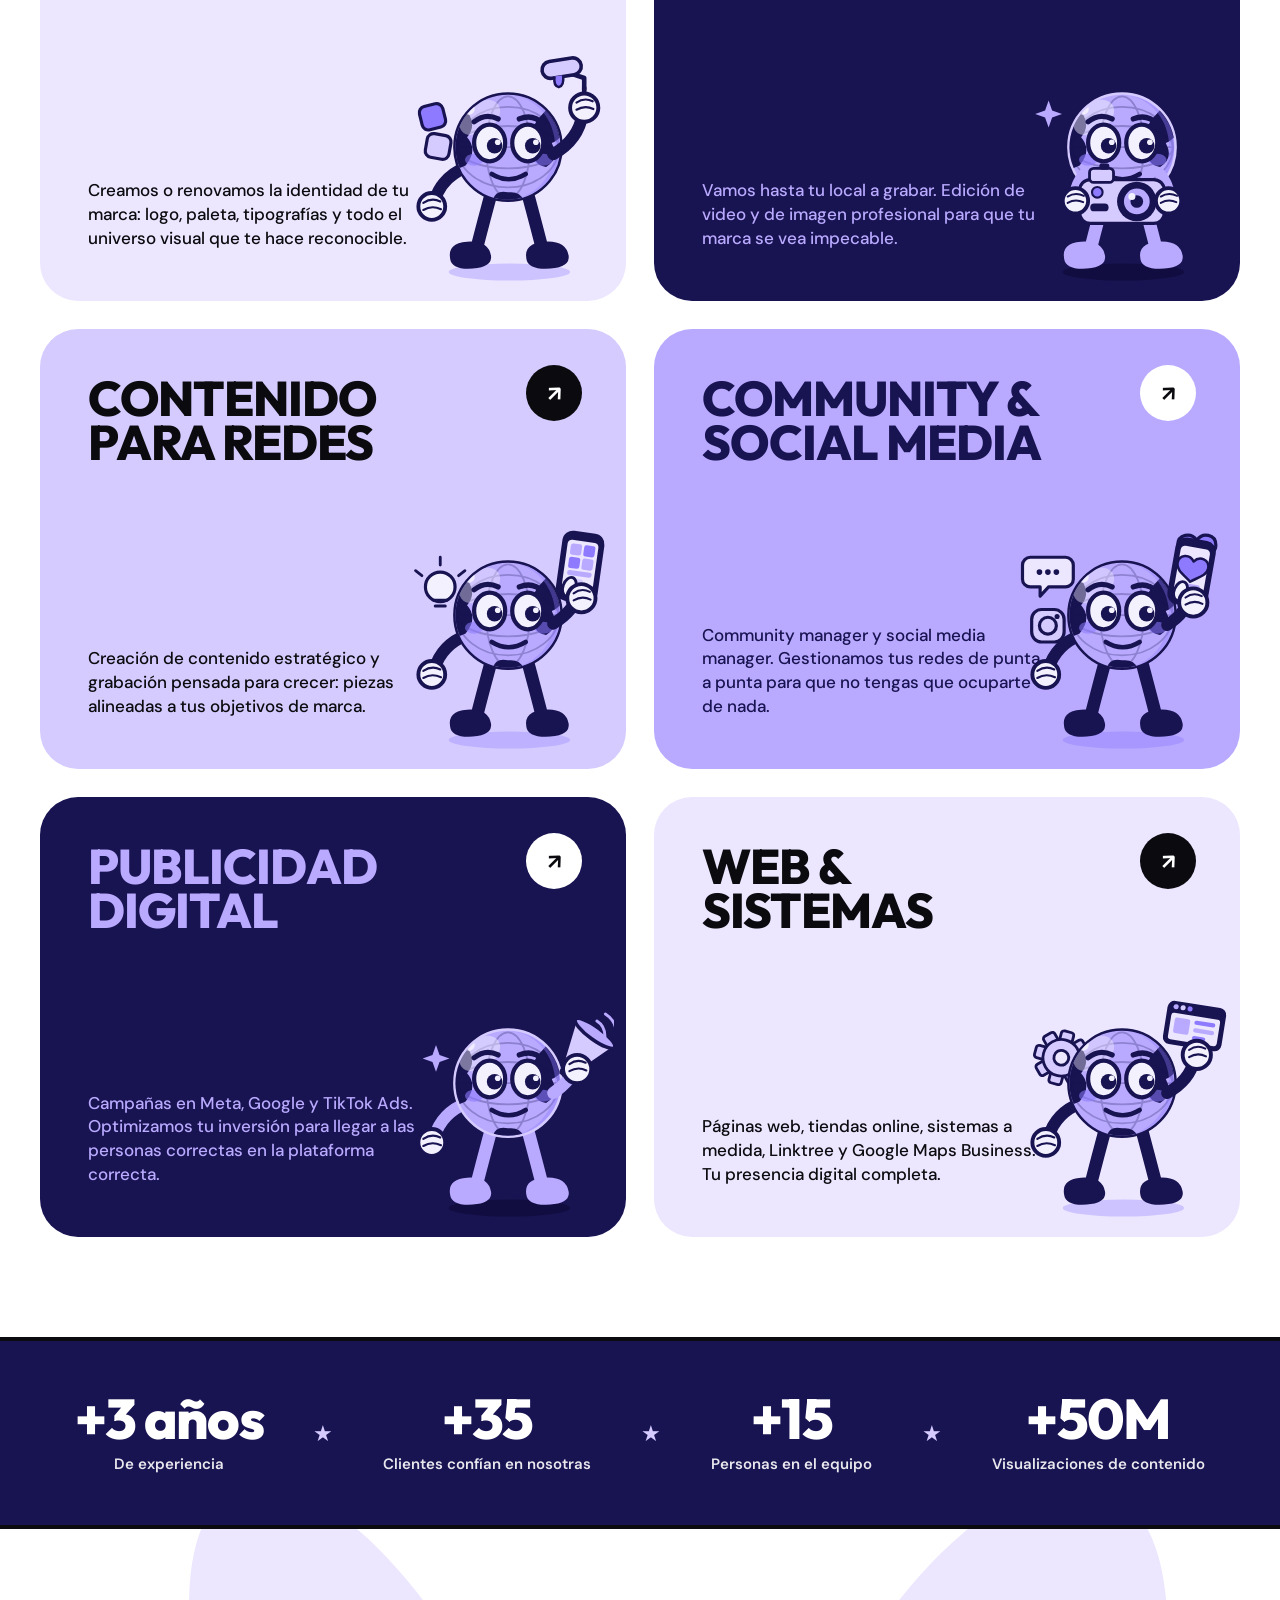
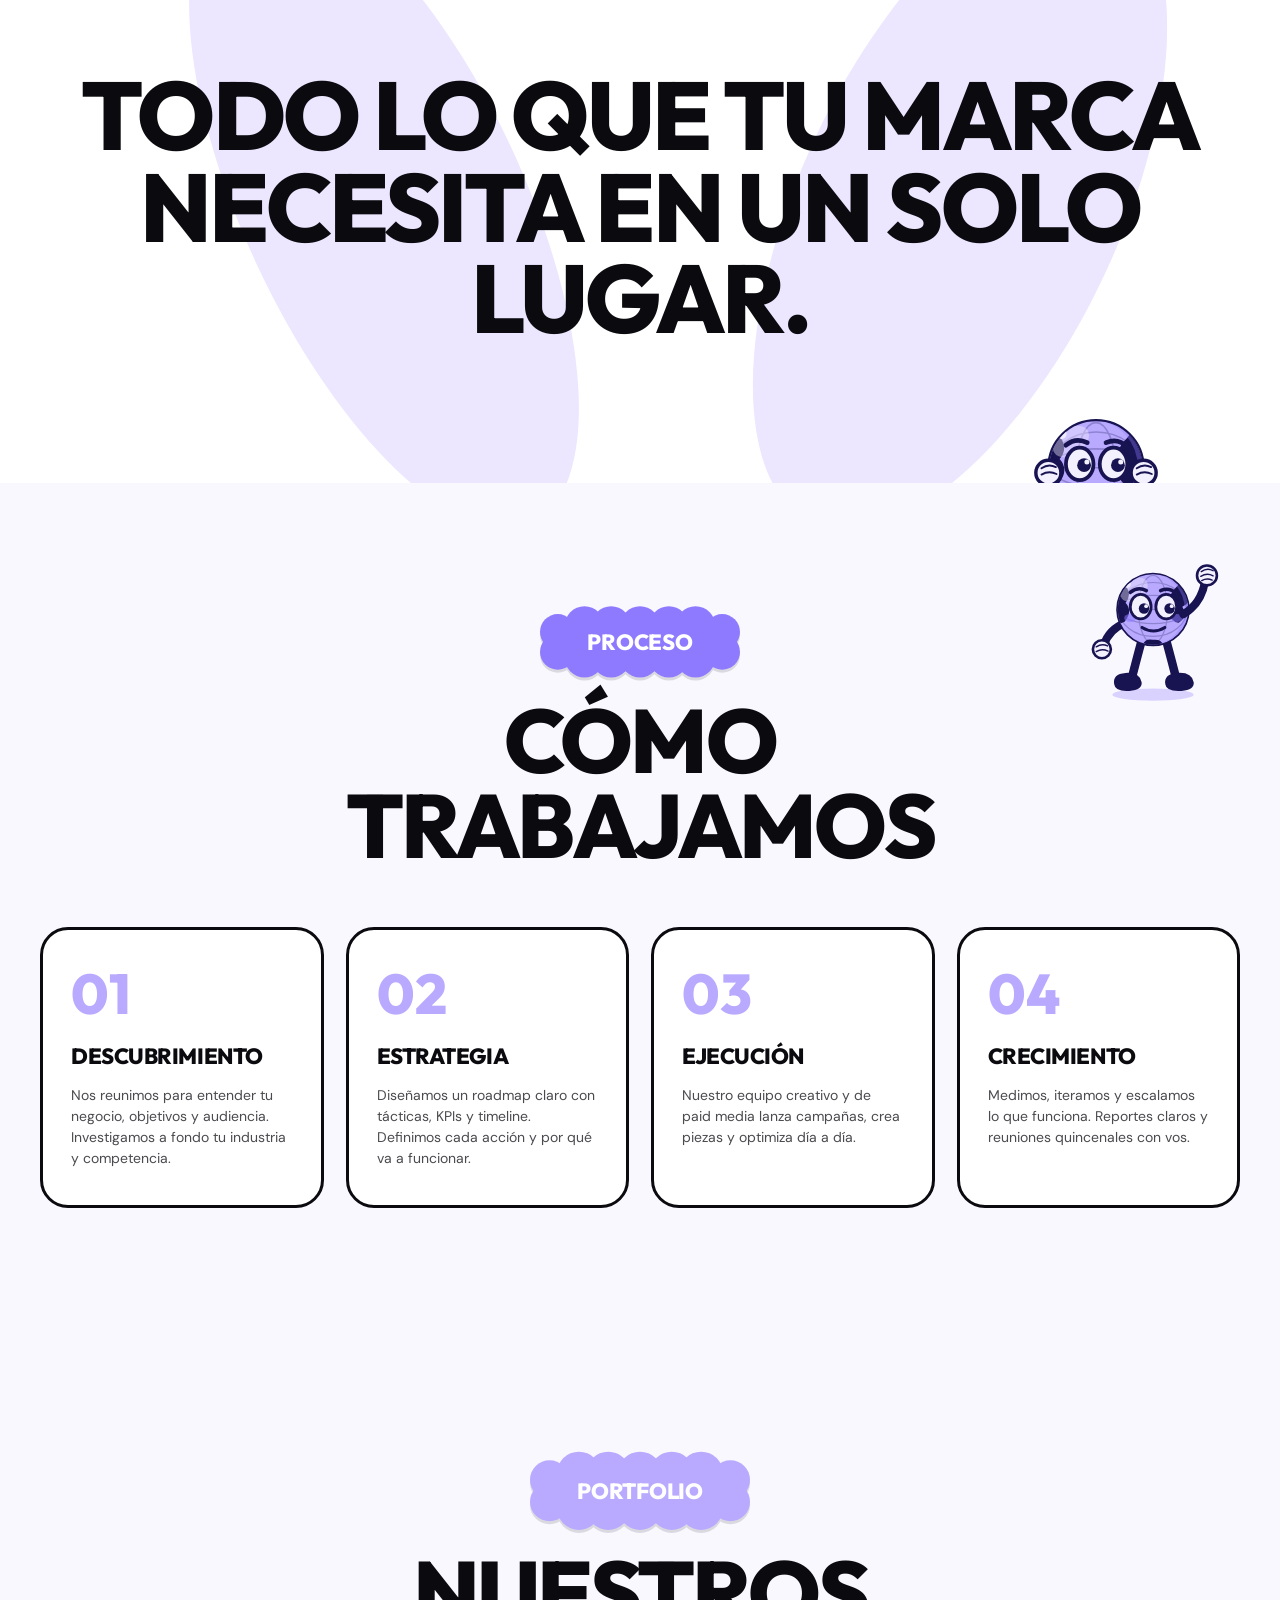
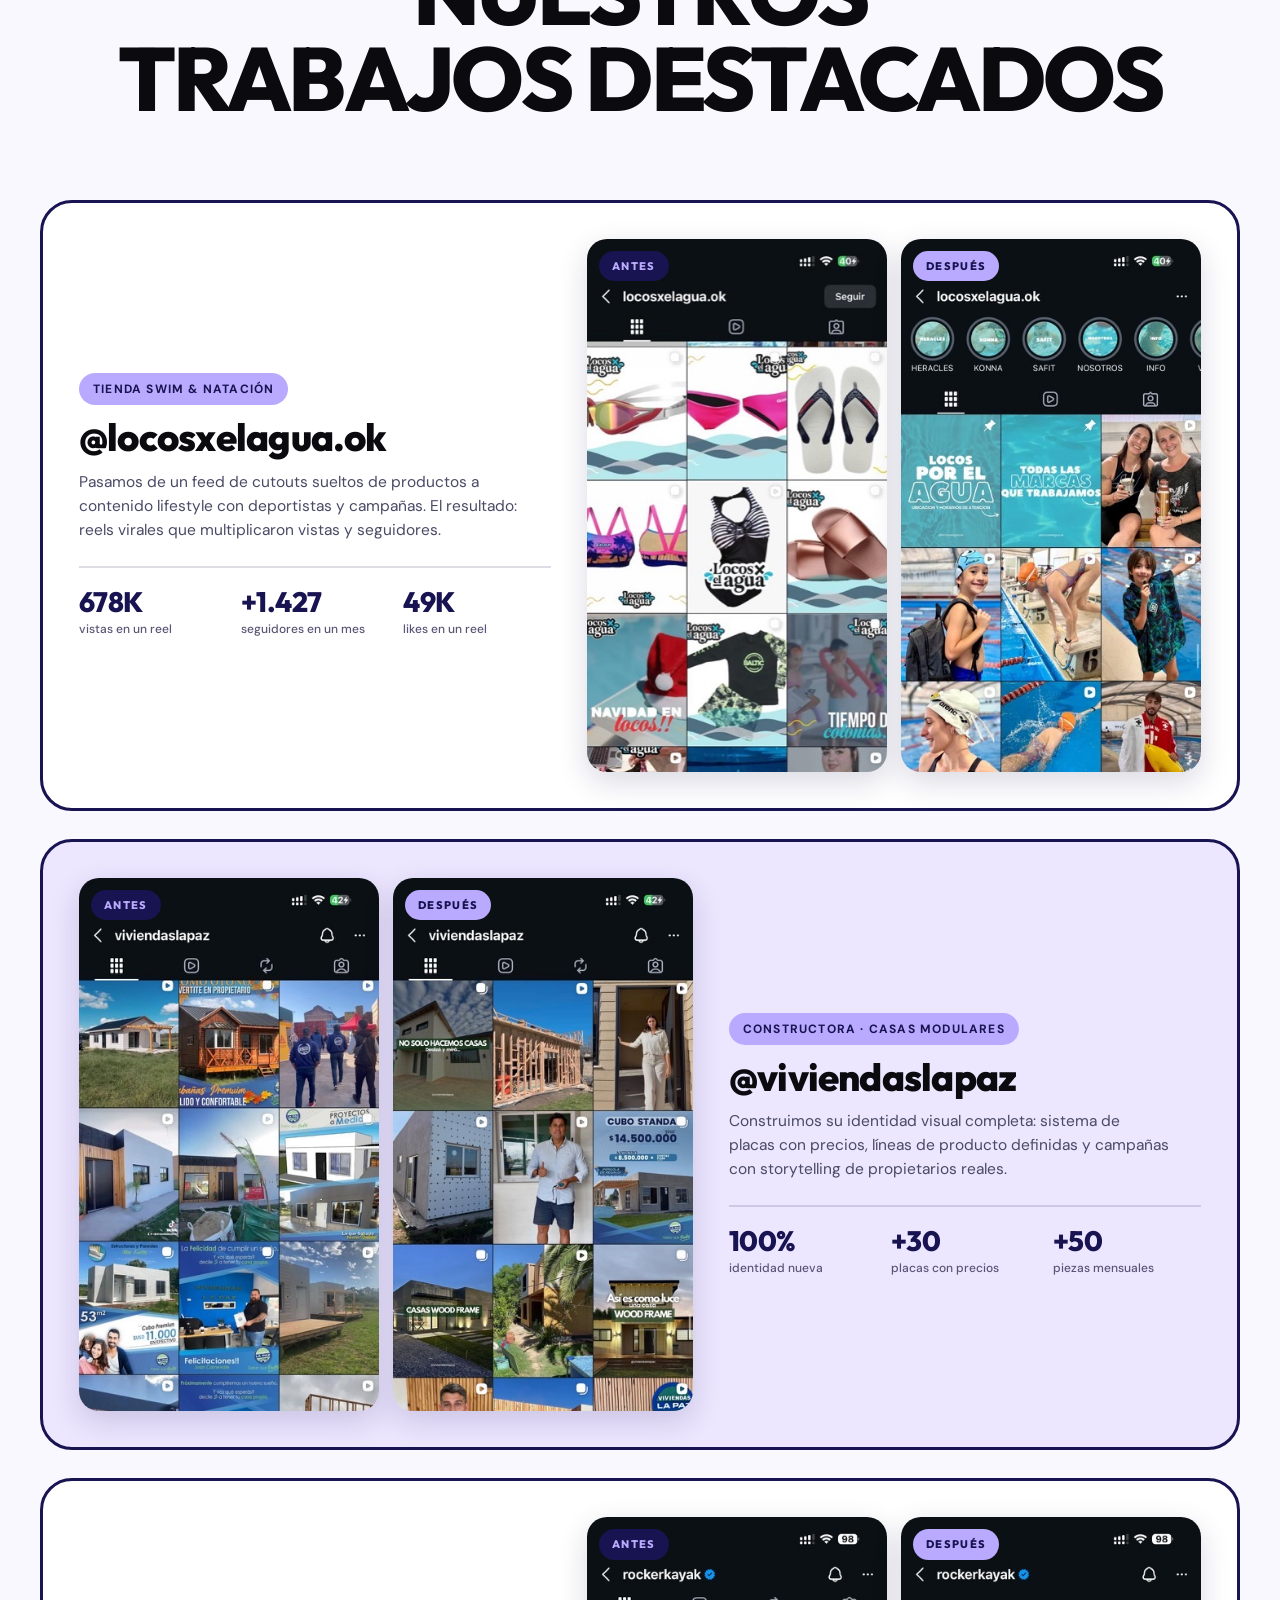
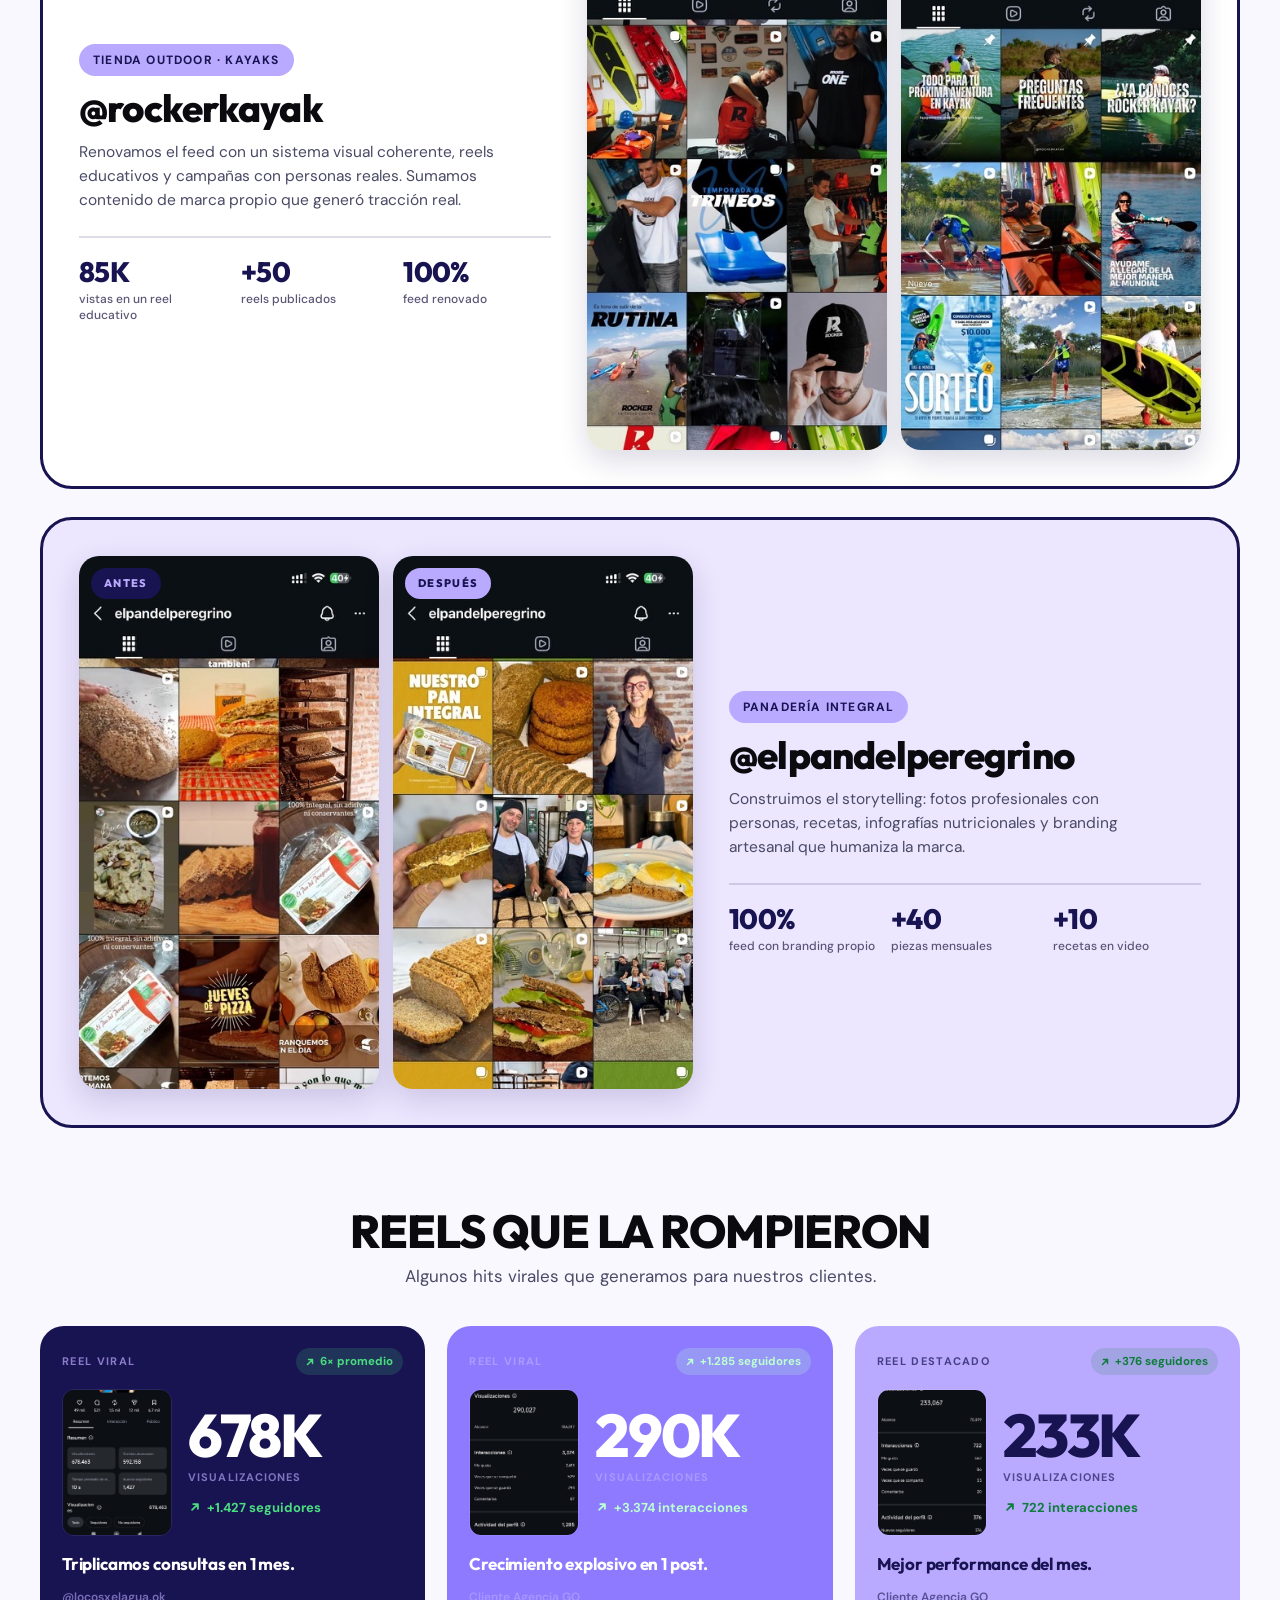
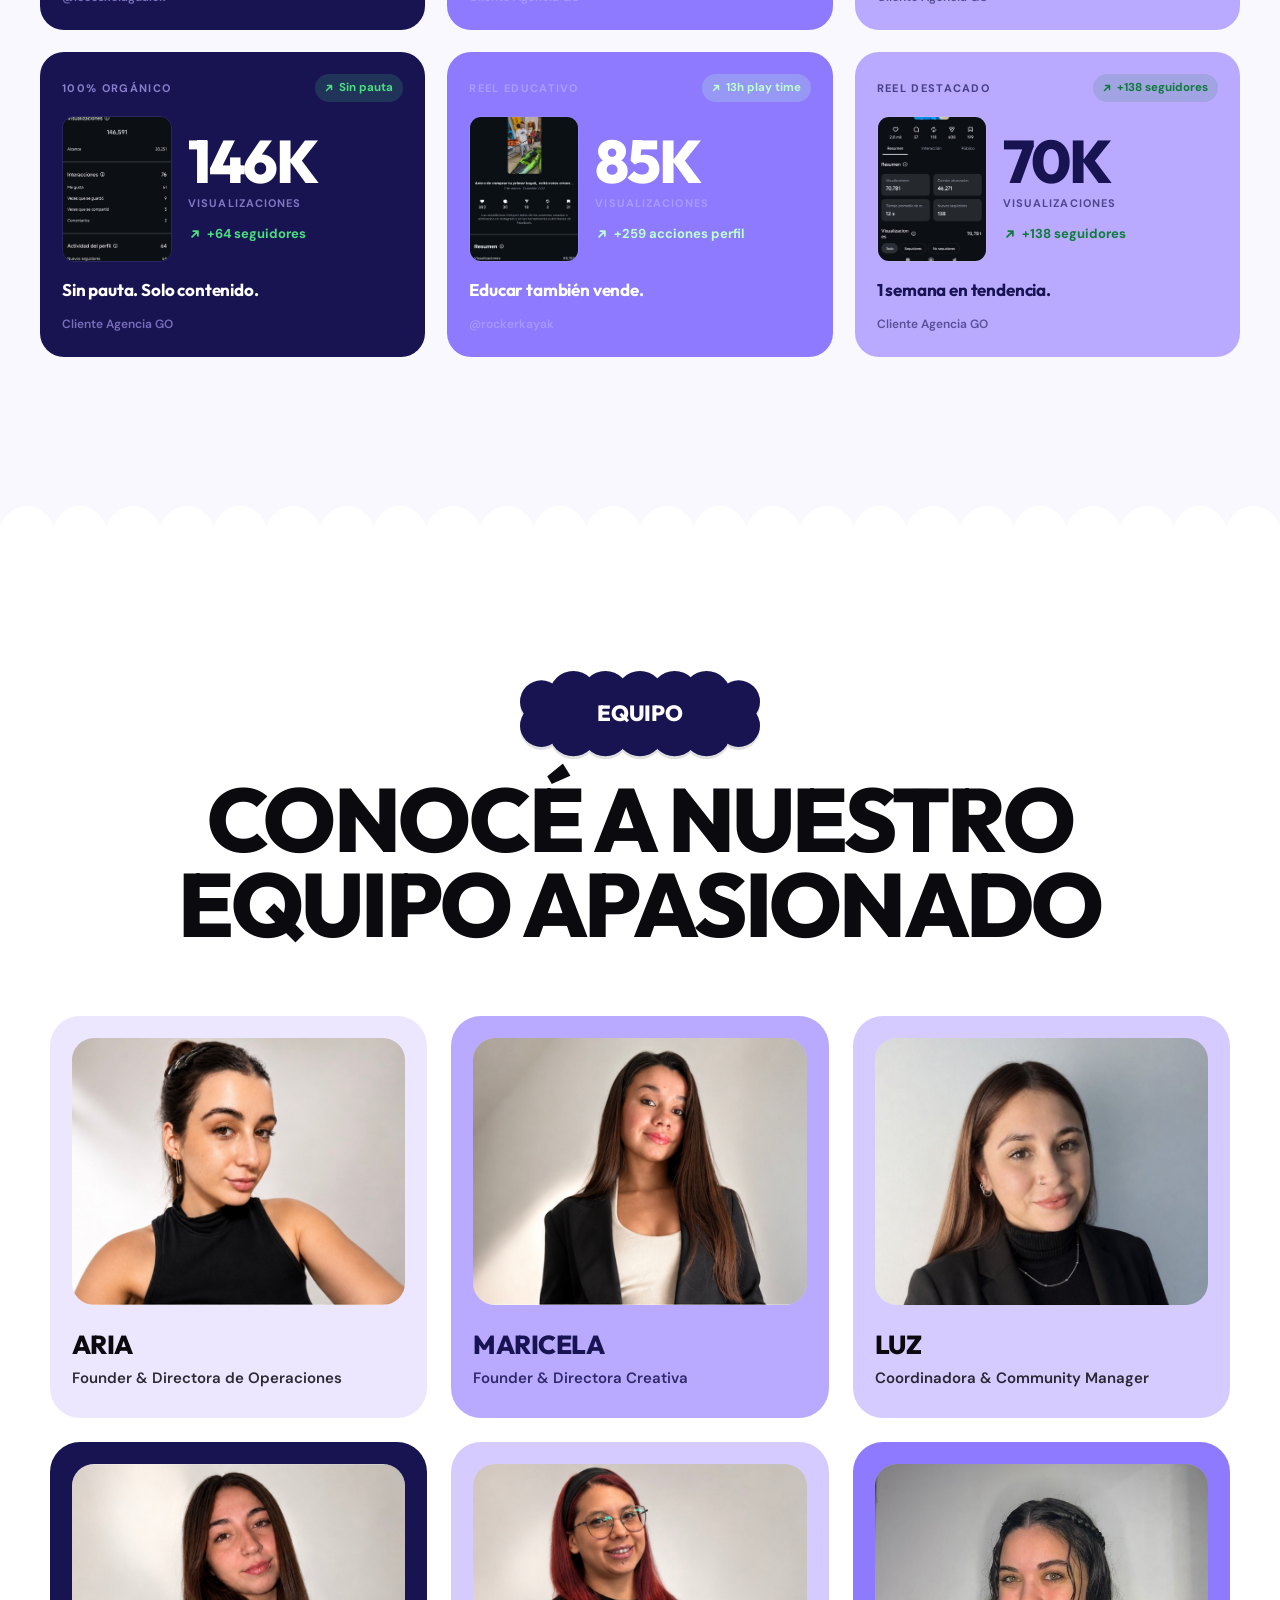
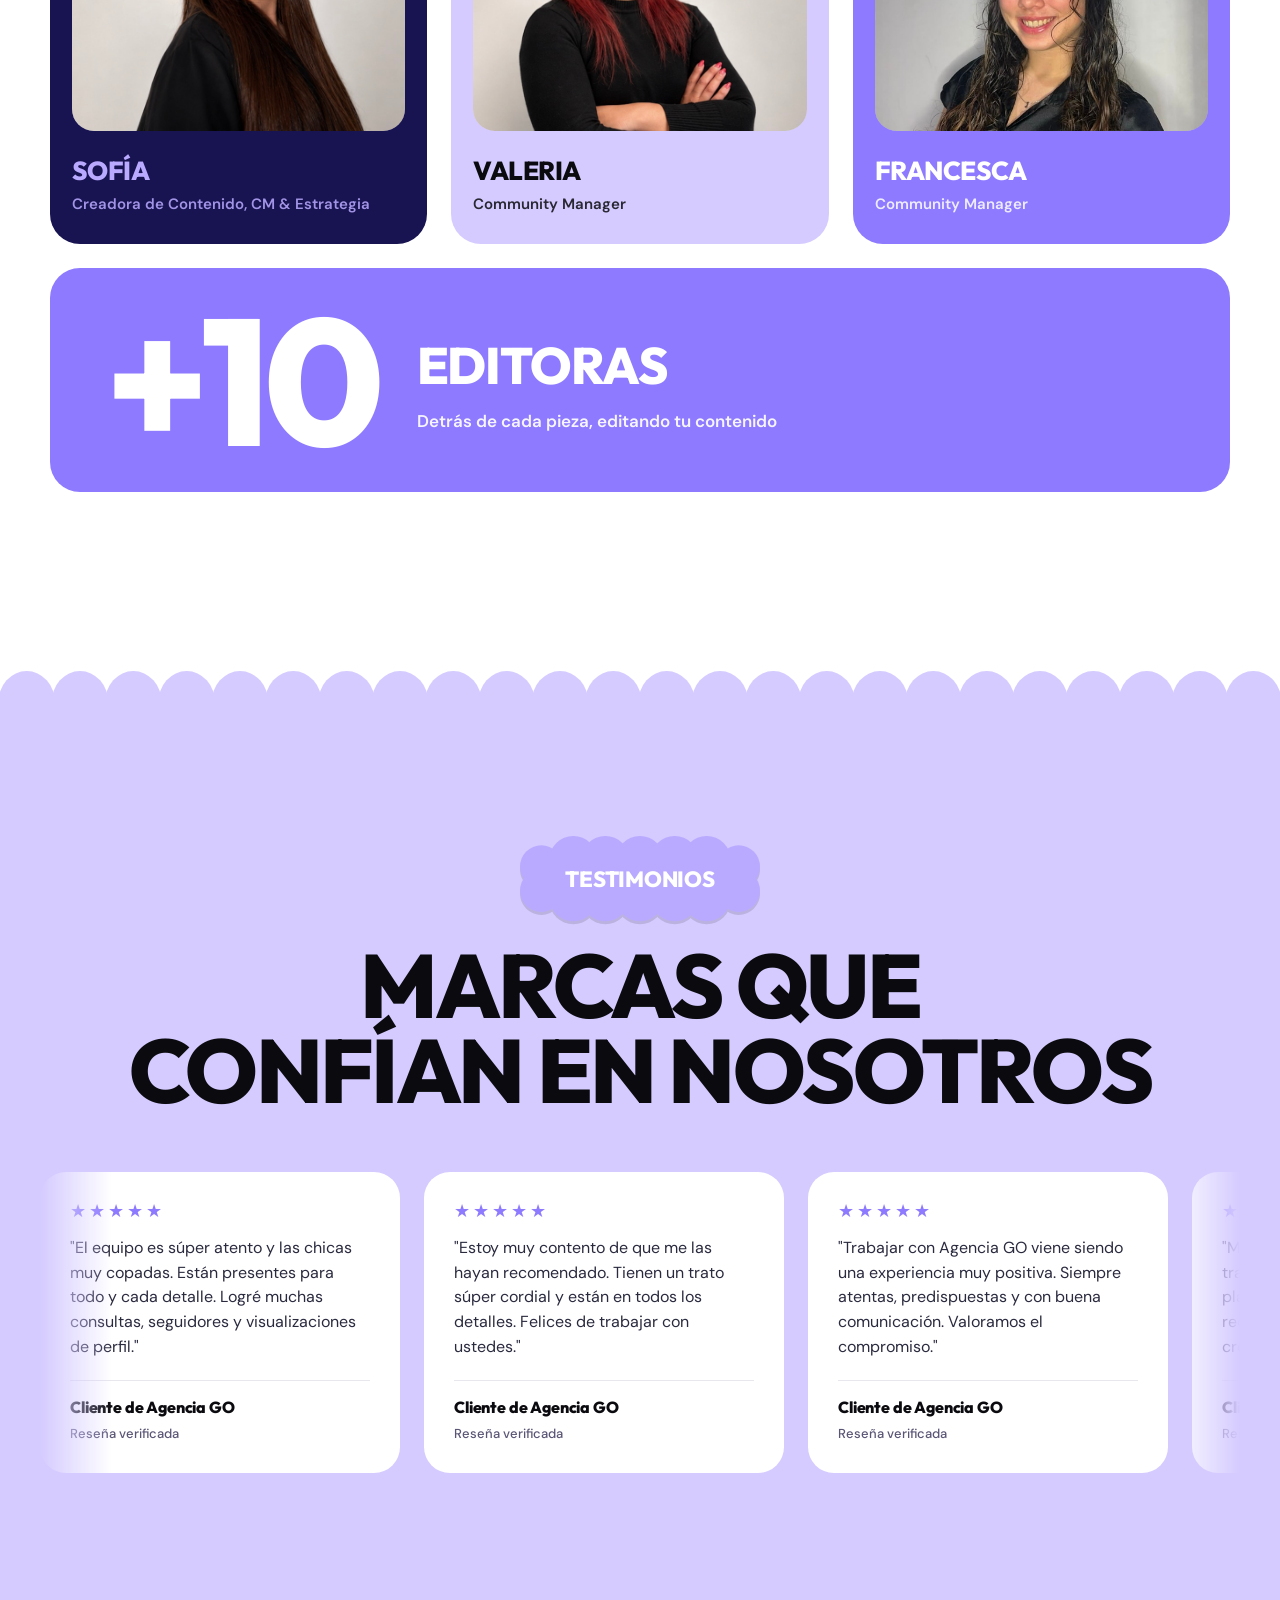
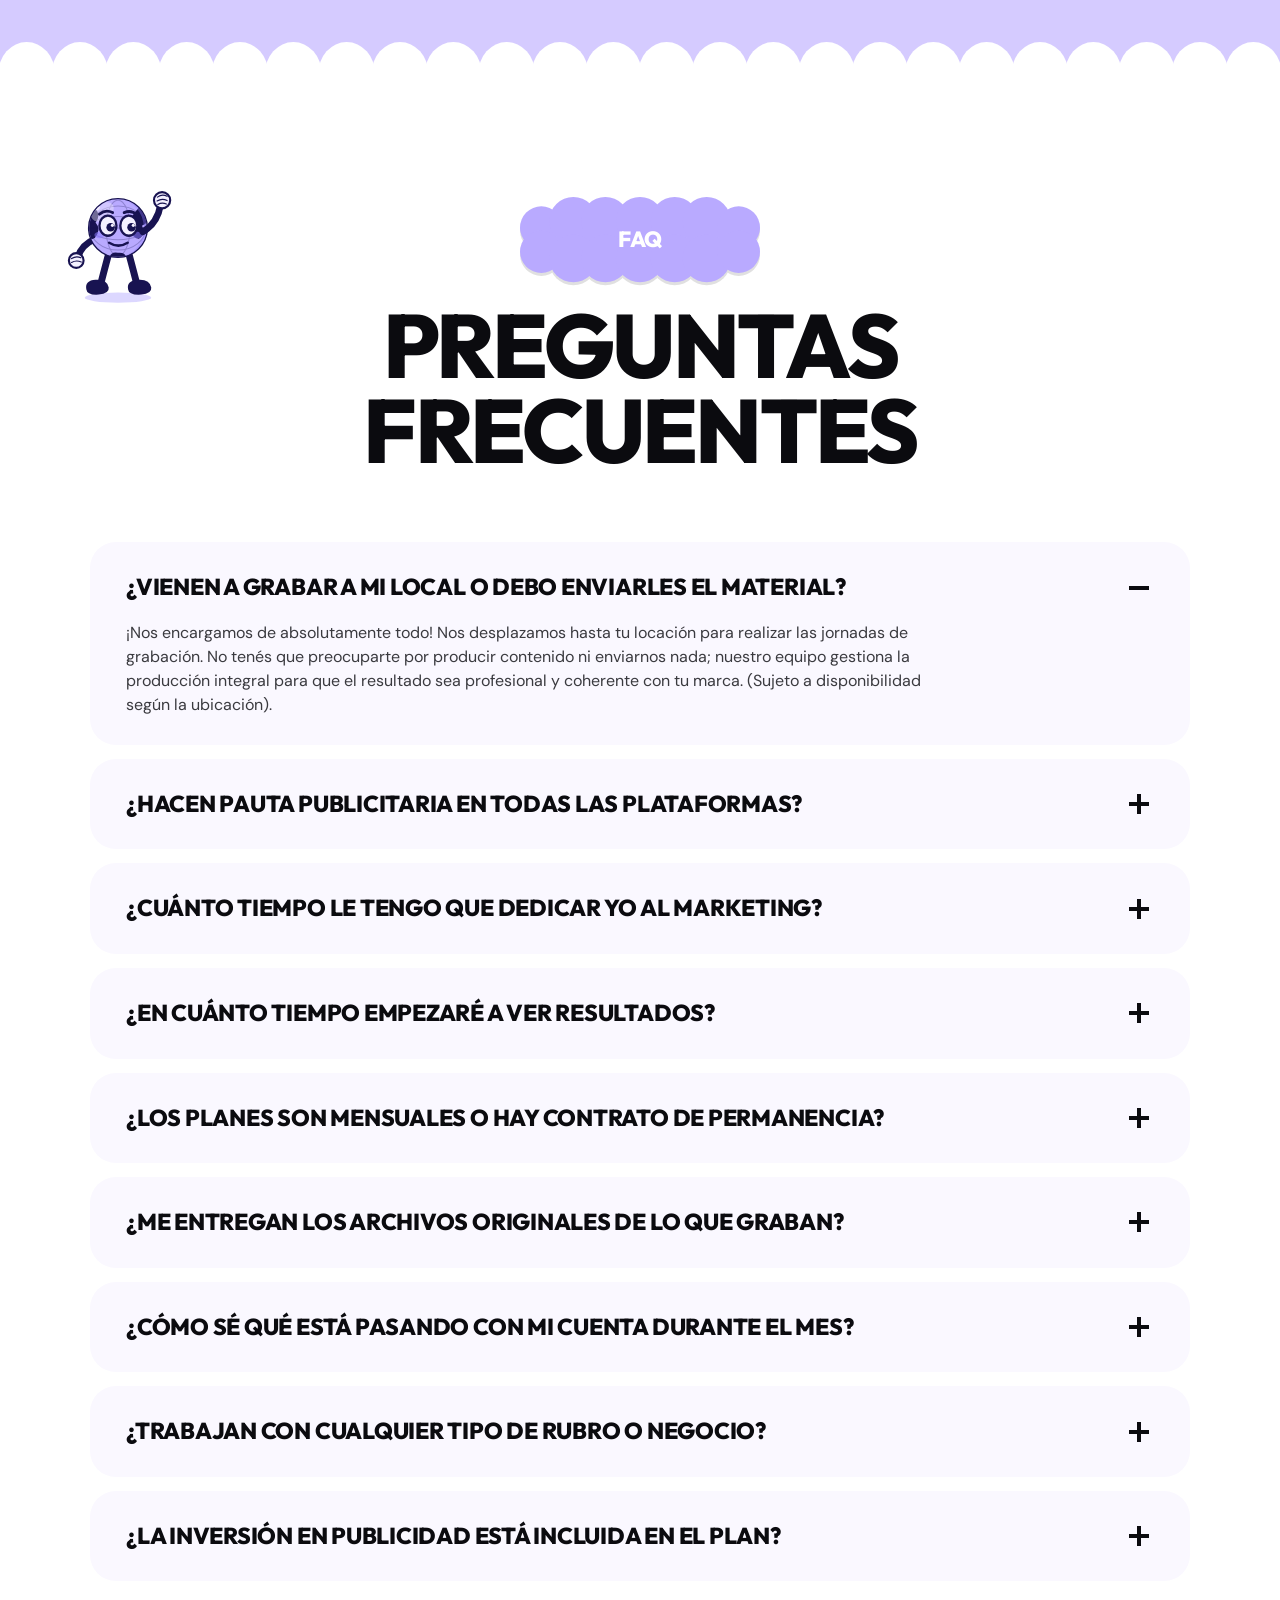
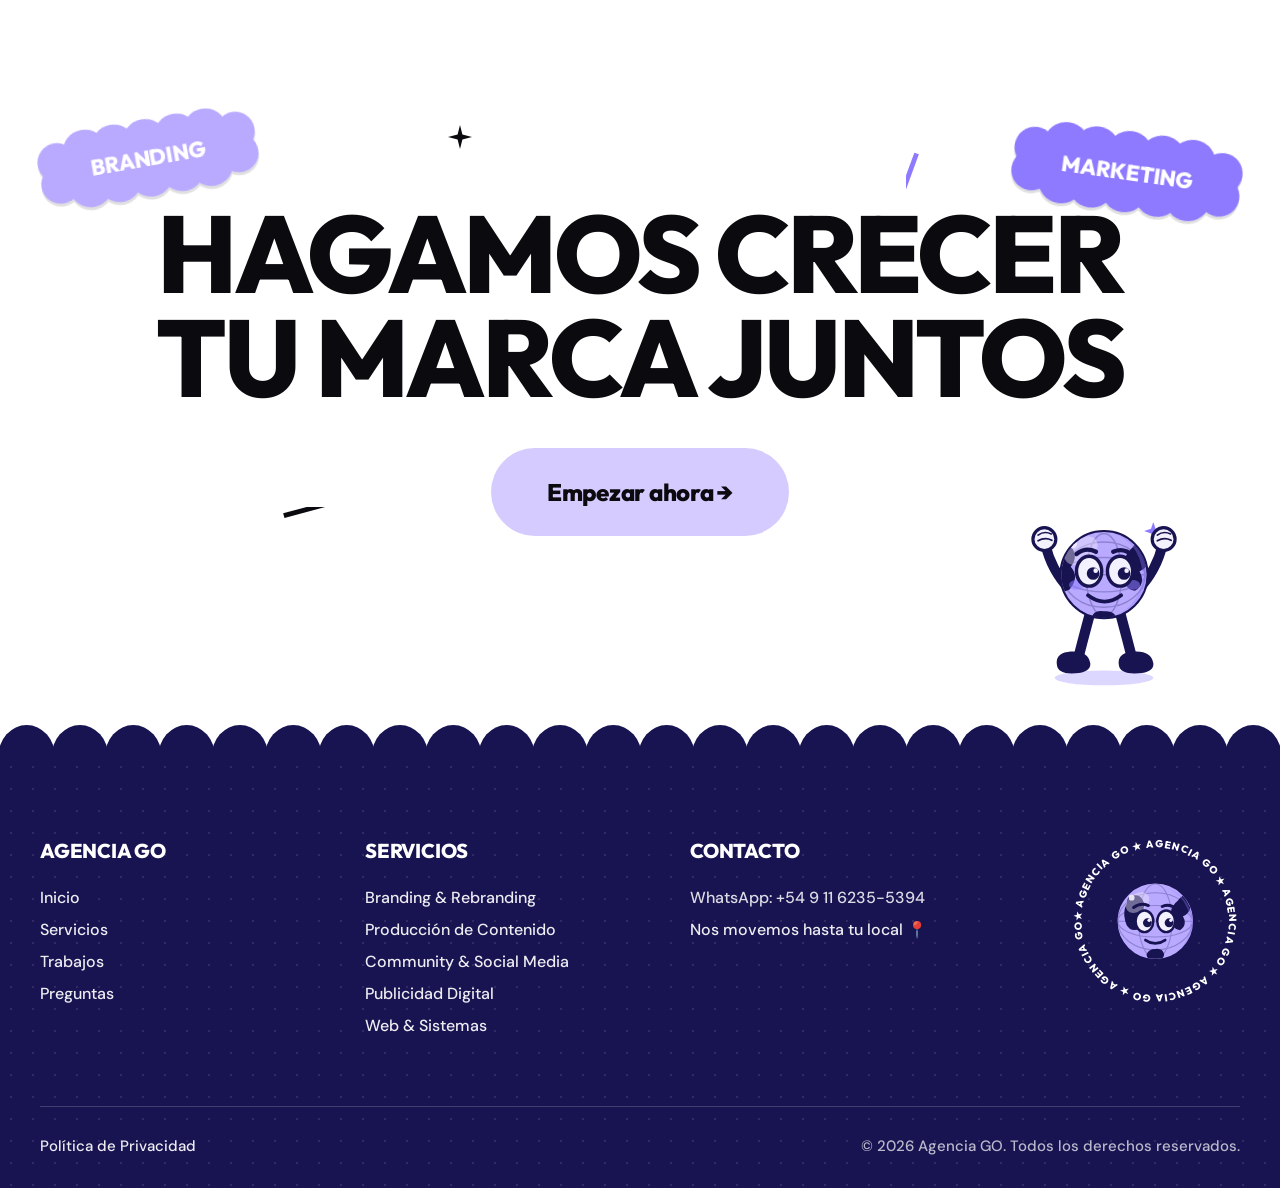
==== commit cb95d508: "Hero: globo arriba del CTA (swap de orden) Co-Authored-By: Claude Opus 4.7 <noreply@anthropic.com>" ====
--- a/index.html
+++ b/index.html
@@ -305,10 +305,8 @@
     <p class="hero-sub">Creamos estrategias que convierten clicks en clientes y construyen historias de marca que perduran.</p>
   </div>
 
-  <!-- Bottom: CTA + seal -->
+  <!-- Bottom: seal + CTA -->
   <div class="hero-bottom">
-    <a href="https://wa.me/5491162355394?text=Hola%20Agencia%20GO%2C%20quiero%20m%C3%A1s%20informaci%C3%B3n" target="_blank" rel="noopener" class="pill-btn pill-white pill-hero">Hablemos →</a>
-
     <div class="award-seal">
       <!-- Mascota GO (cabeza) -->
       <svg class="globe" viewBox="0 0 200 200" xmlns="http://www.w3.org/2000/svg">
@@ -350,6 +348,8 @@
         </text>
       </svg>
     </div>
+
+    <a href="https://wa.me/5491162355394?text=Hola%20Agencia%20GO%2C%20quiero%20m%C3%A1s%20informaci%C3%B3n" target="_blank" rel="noopener" class="pill-btn pill-white pill-hero">Hablemos →</a>
   </div>
 
   <!-- Scallop bottom: white half-circles bulging up into blue -->
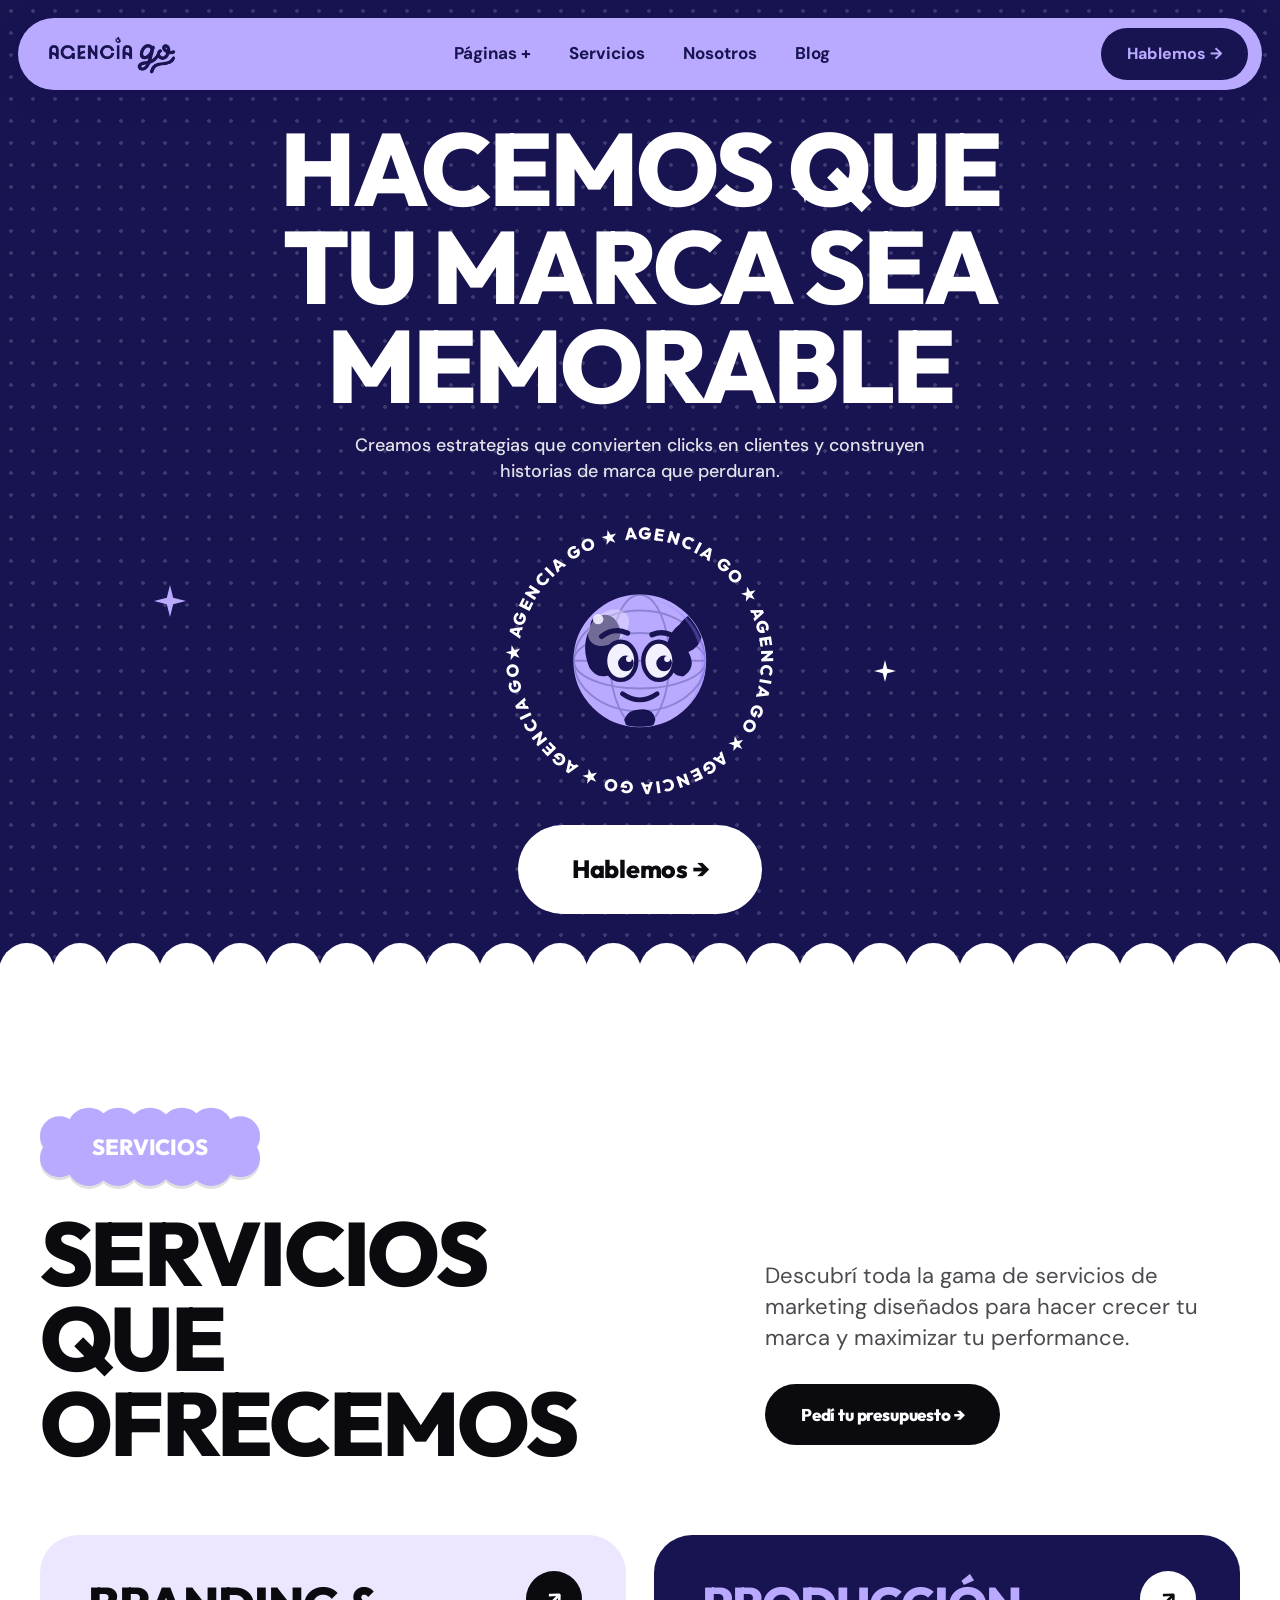
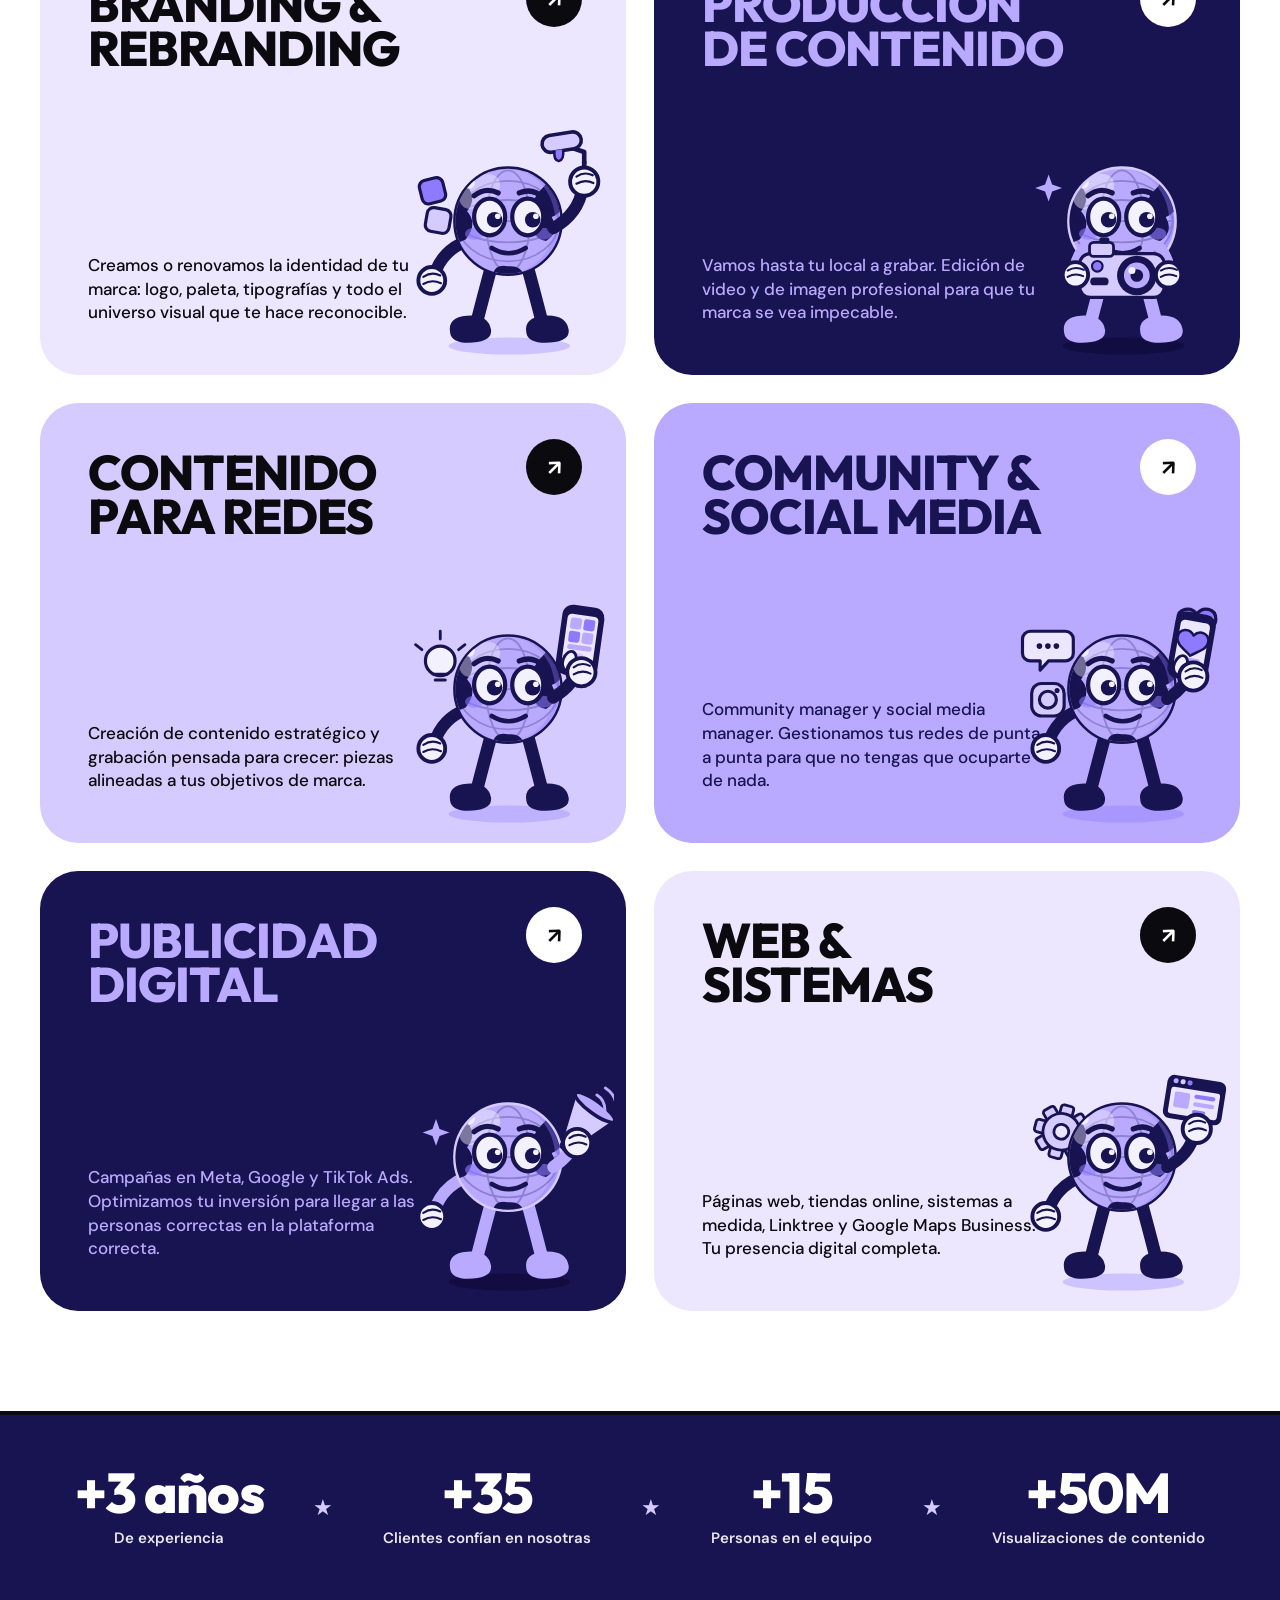
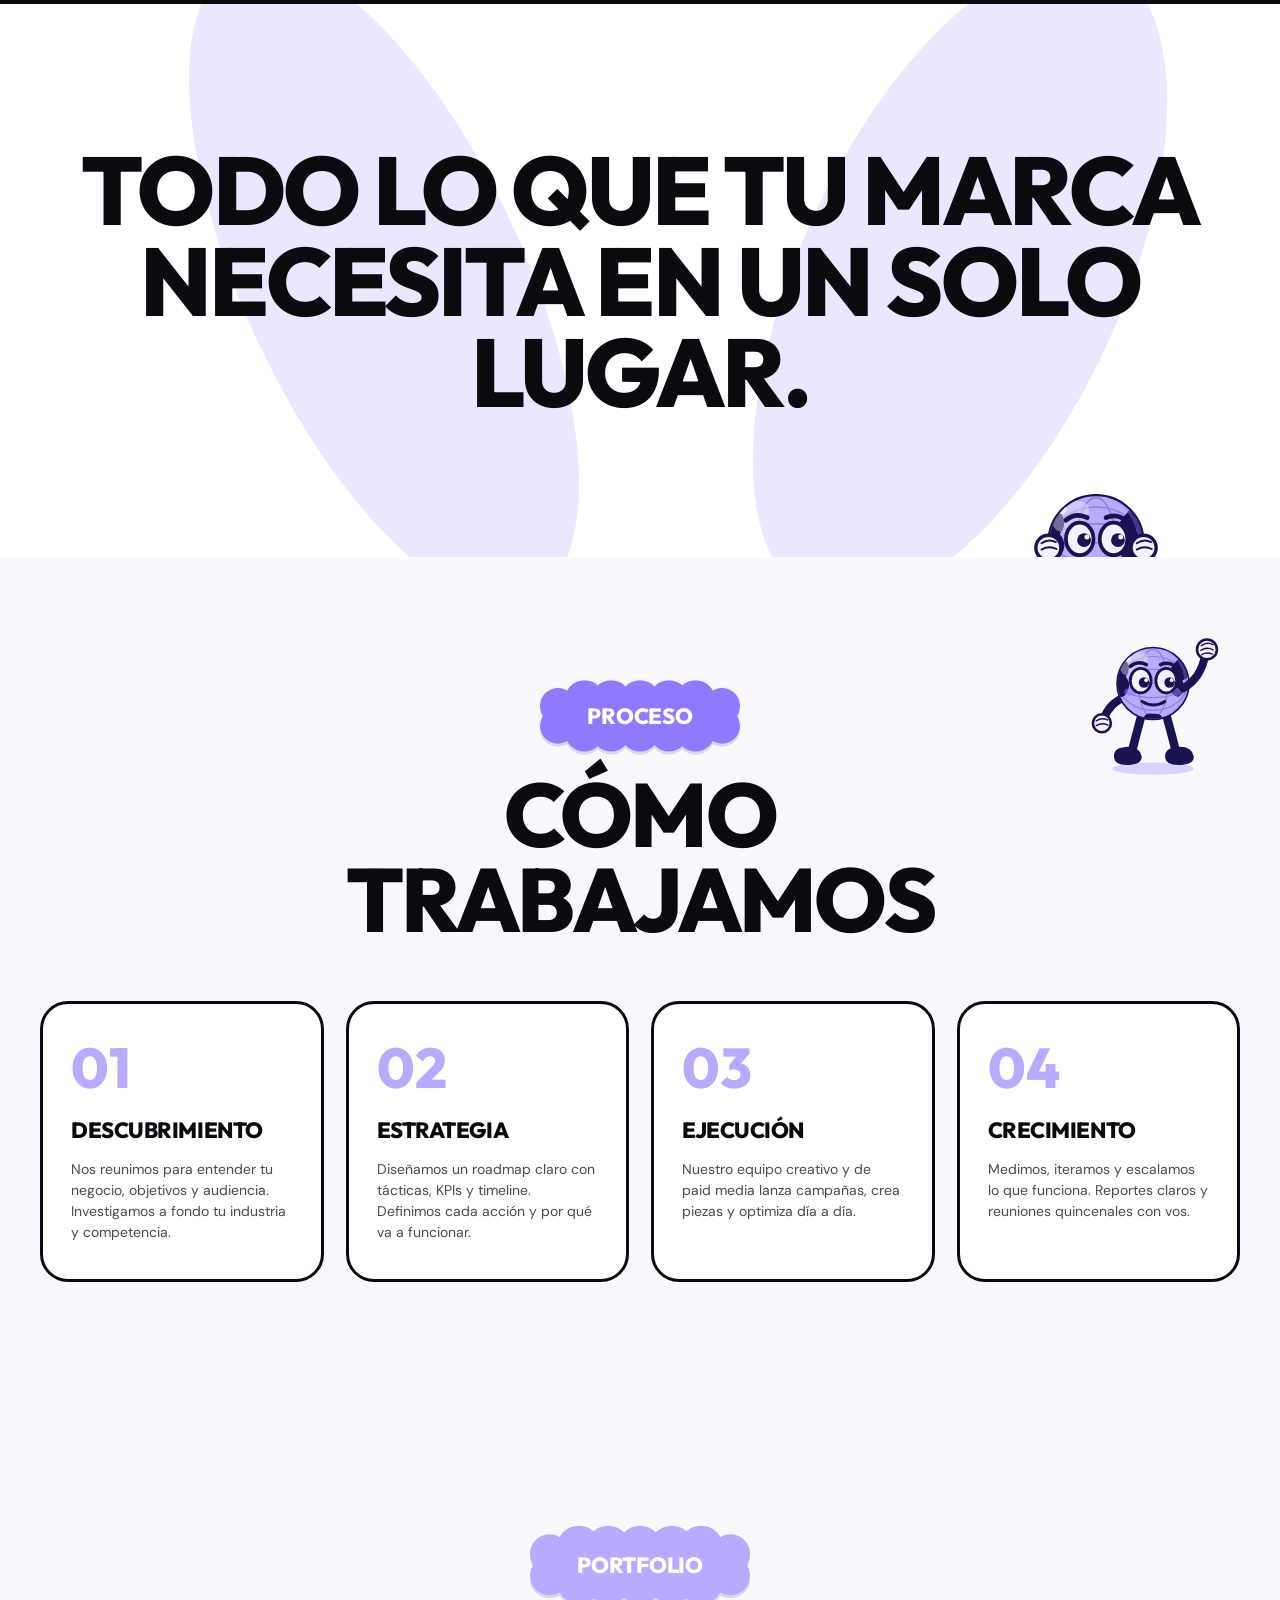
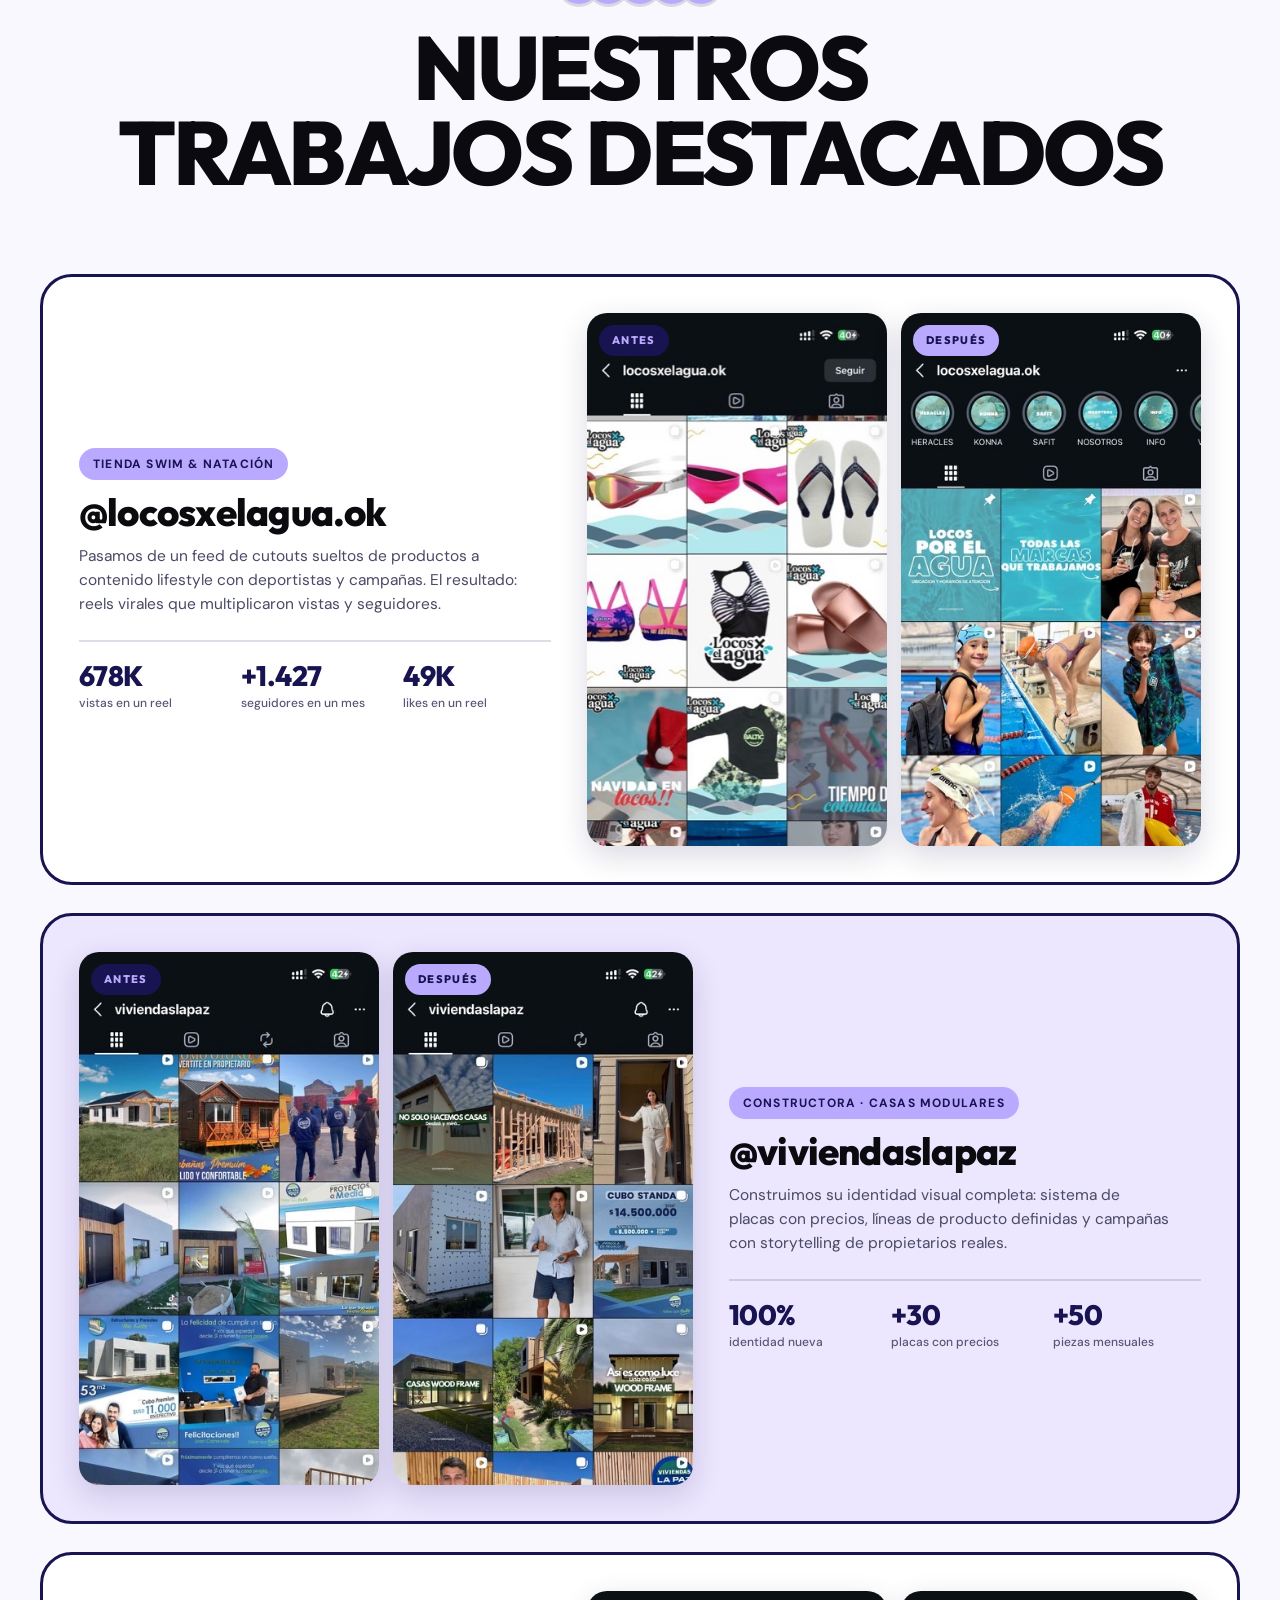
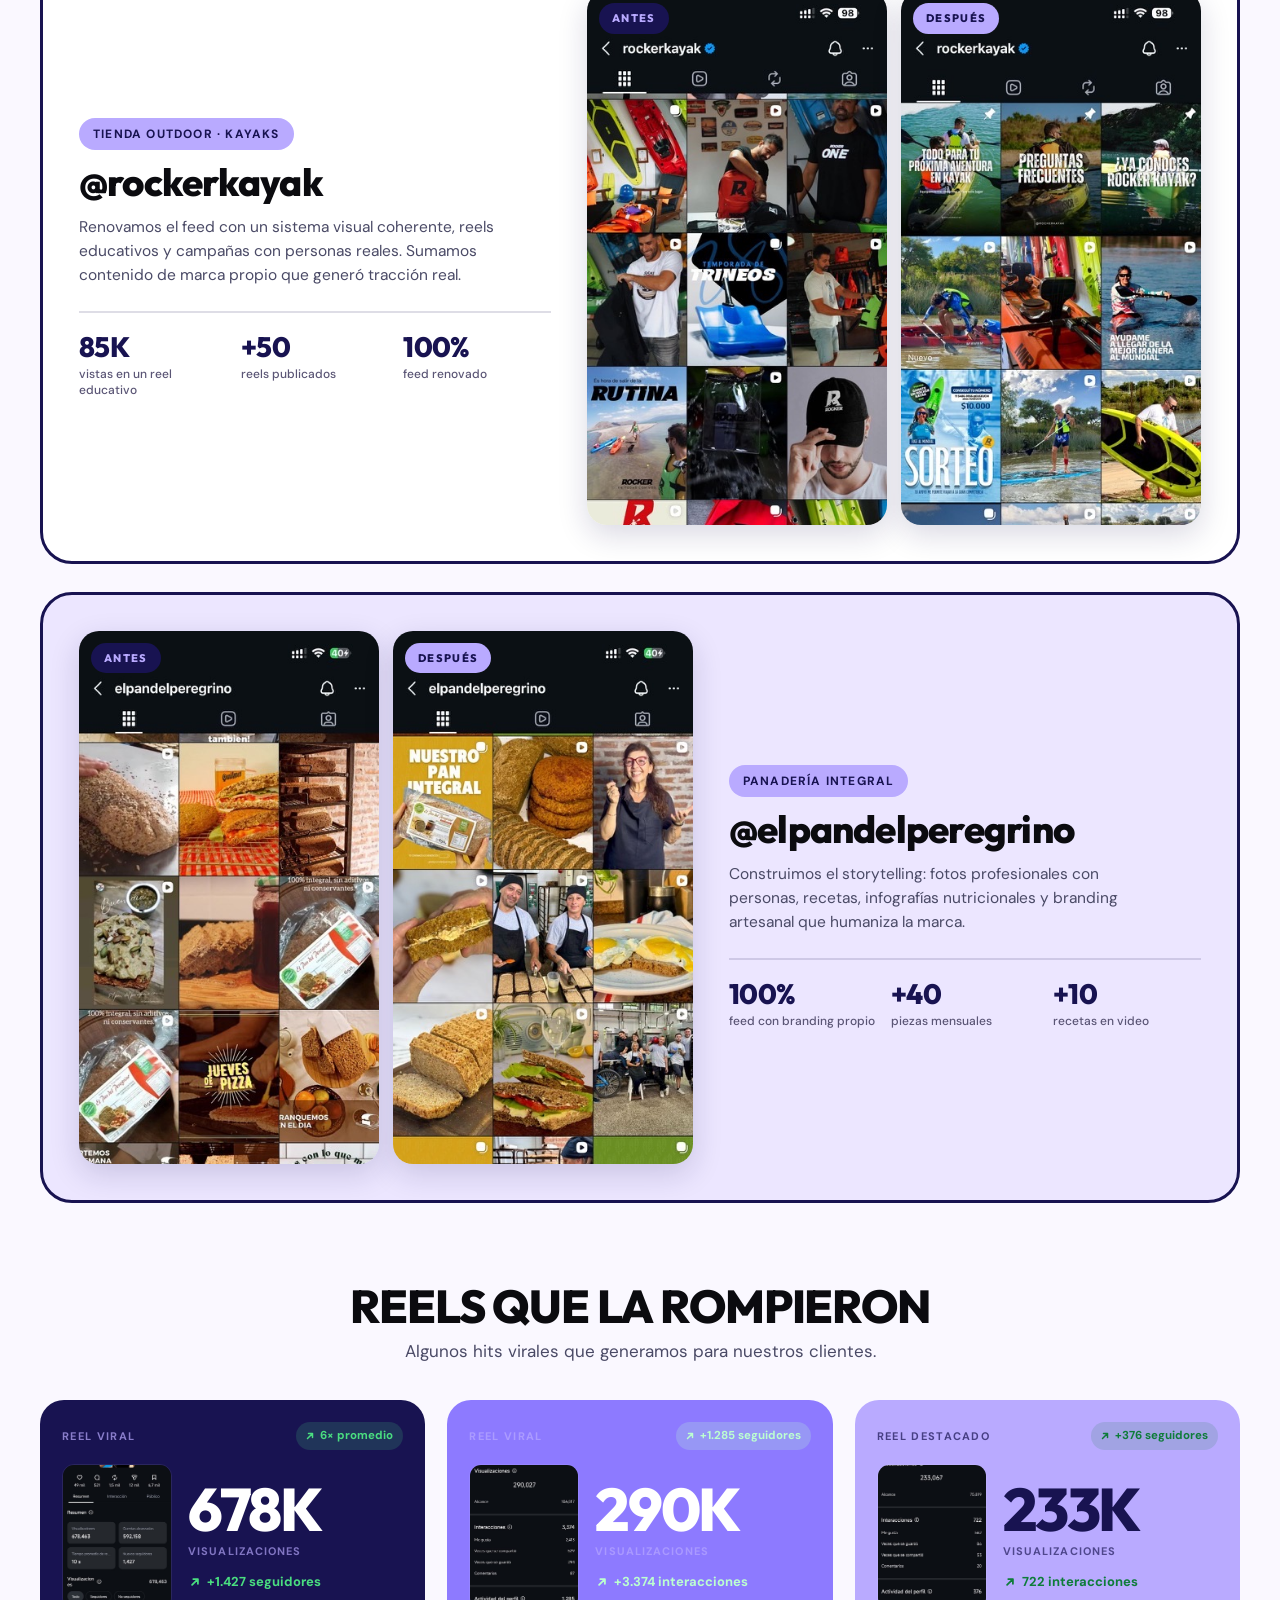
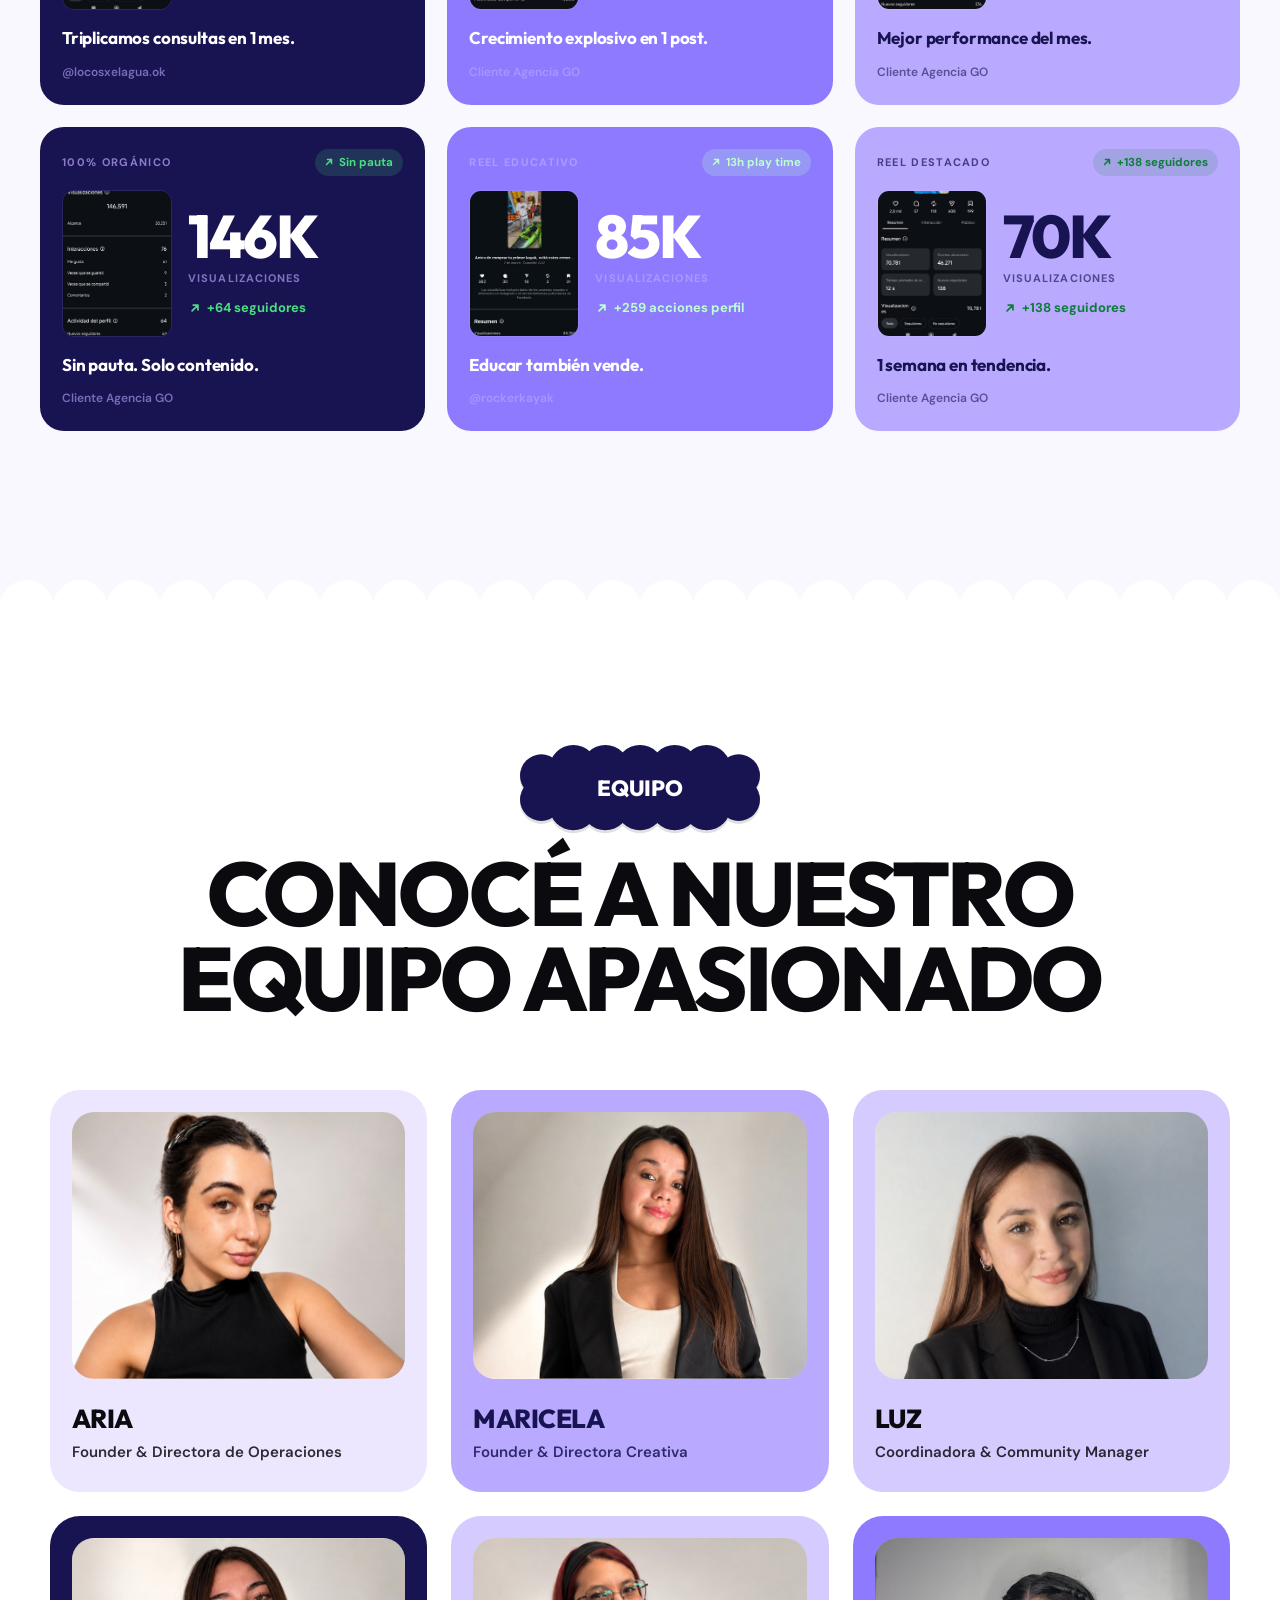
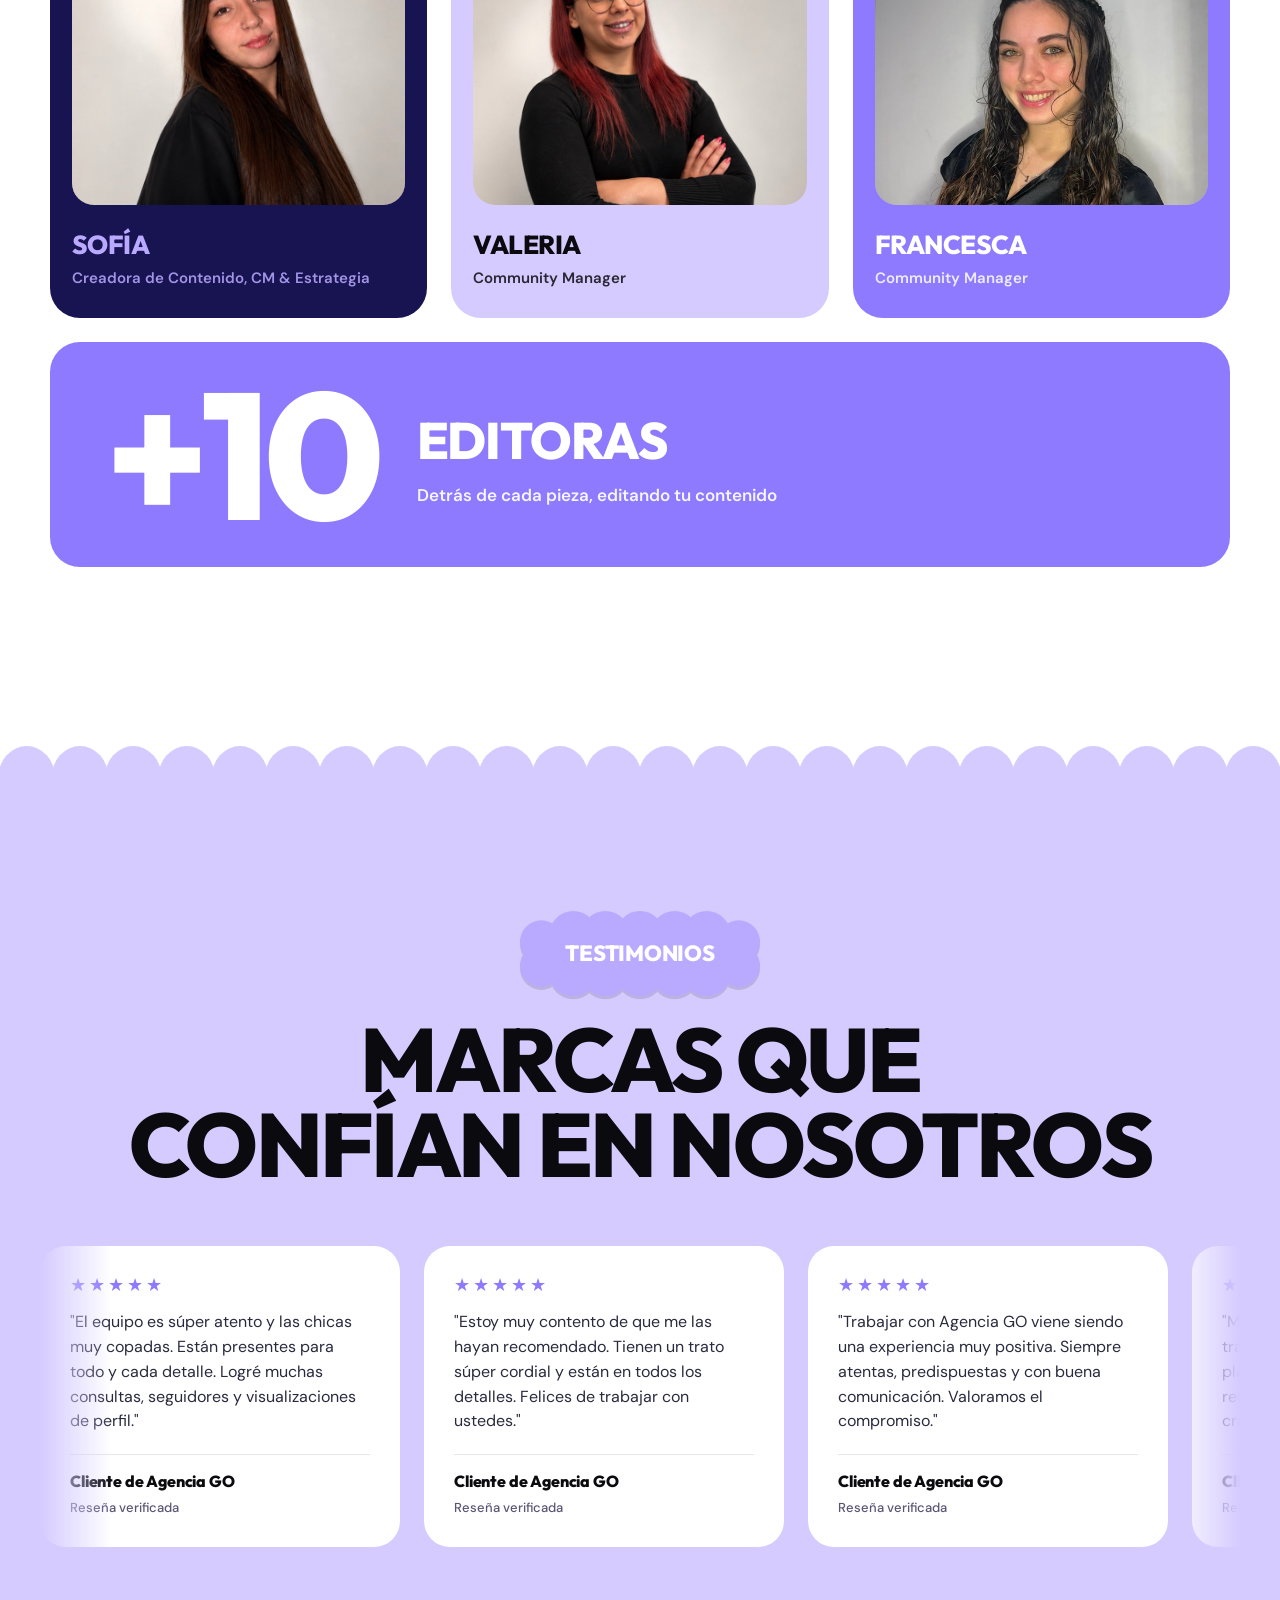
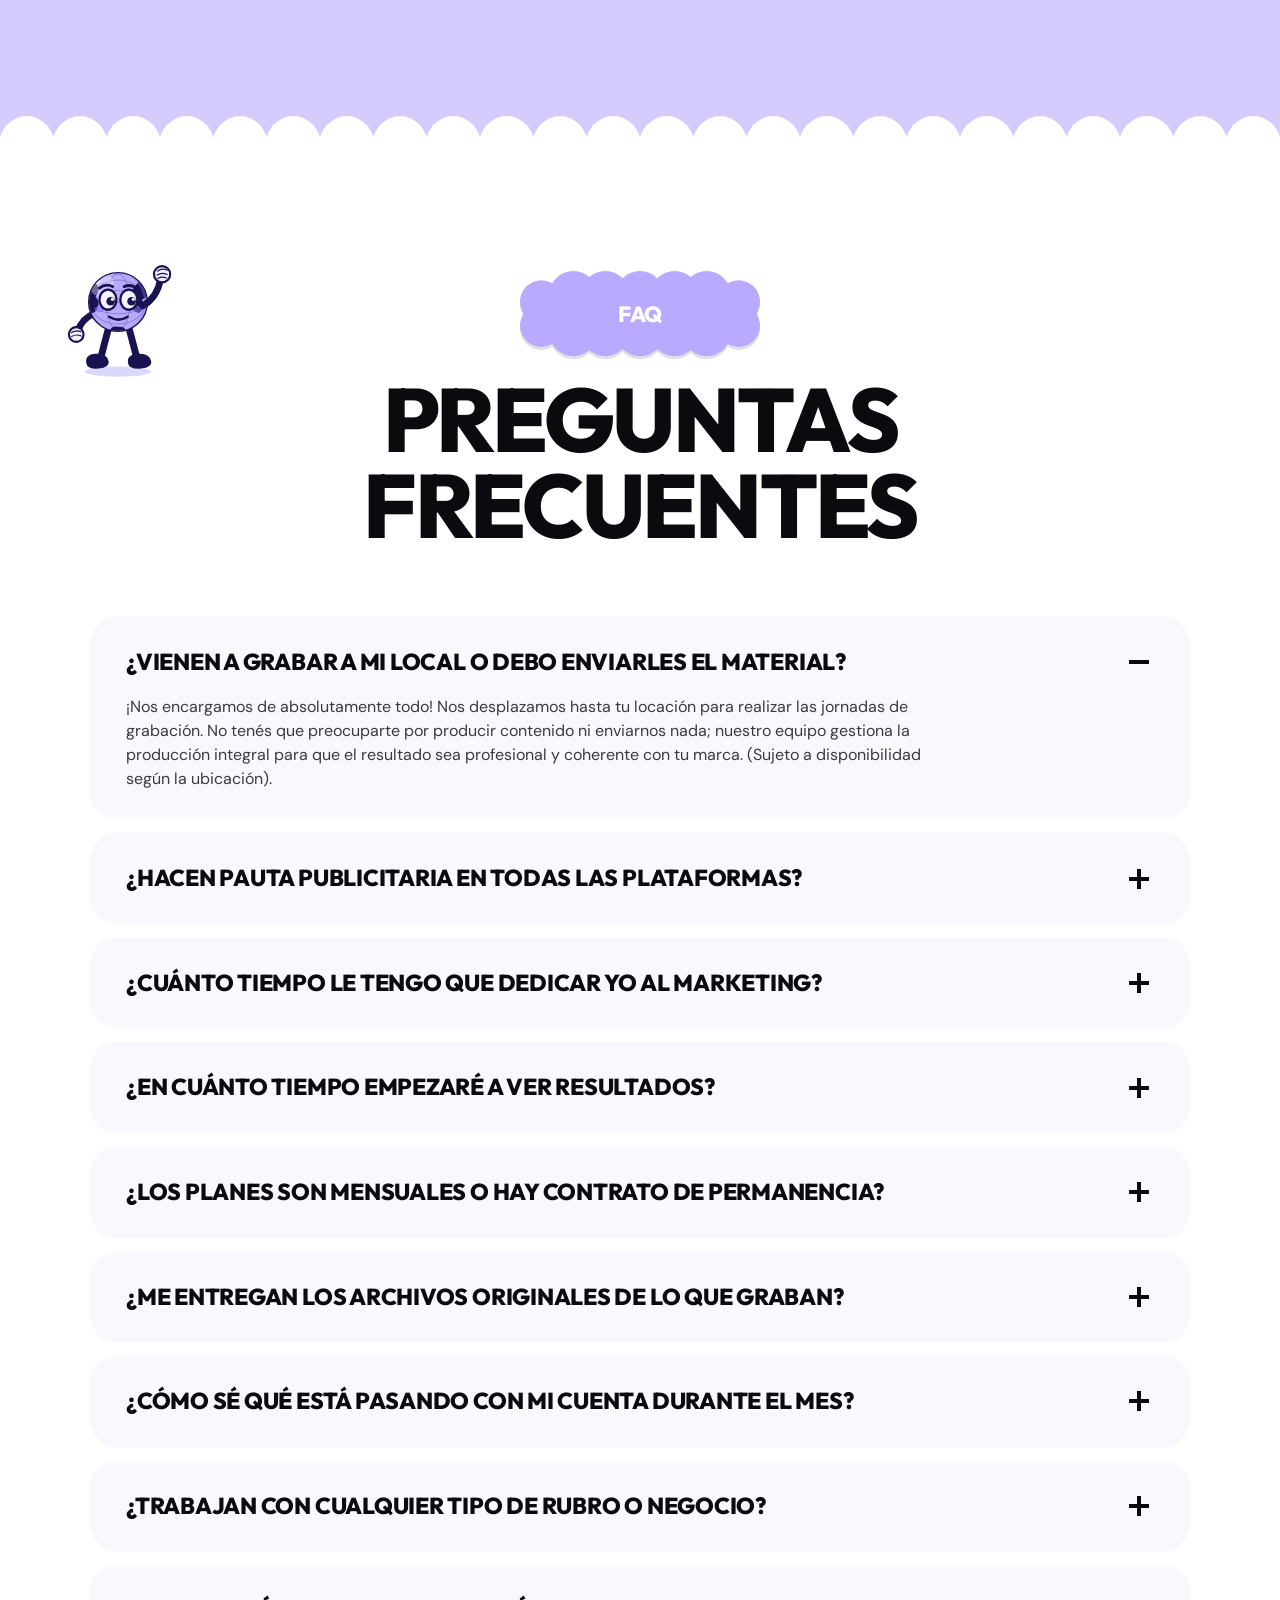
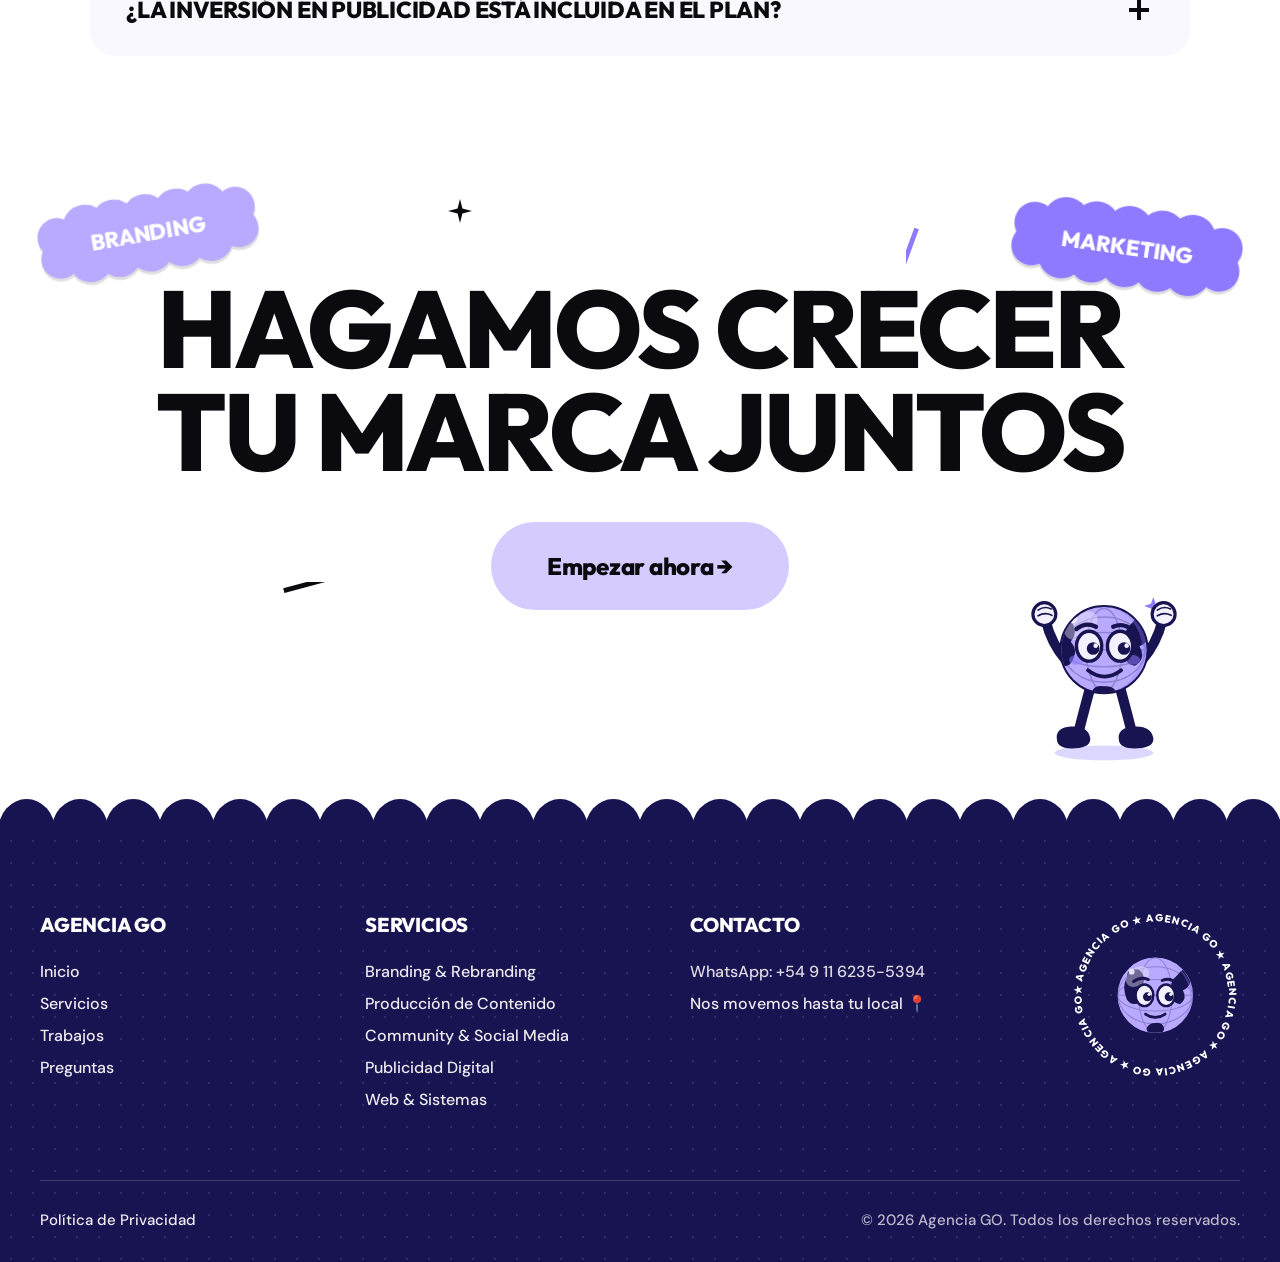
==== commit d6043fb8: "Hero refactor: contenido centrado con spacing normal - justify-content: center (era space-between) →" ====
--- a/index.html
+++ b/index.html
@@ -161,7 +161,7 @@
 <link rel="preconnect" href="https://fonts.googleapis.com">
 <link rel="preconnect" href="https://fonts.gstatic.com" crossorigin>
 <link href="https://fonts.googleapis.com/css2?family=DM+Sans:opsz,wght@9..40,400;9..40,500;9..40,600;9..40,700&family=Outfit:wght@500;600;700;800&display=swap" rel="stylesheet">
-<link rel="stylesheet" href="styles.css?v=16">
+<link rel="stylesheet" href="styles.css?v=17">
 </head>
 <body>
 
--- a/styles.css
+++ b/styles.css
@@ -180,13 +180,14 @@
 .hero {
   background: var(--blue);
   min-height: 100vh;
-  max-height: 100vh;
-  padding: clamp(140px, 15vh, 200px) clamp(40px, 6vw, 100px) 90px;
+  padding: clamp(120px, 13vh, 170px) clamp(40px, 6vw, 100px) 60px;
   position: relative;
   overflow: hidden;
   display: flex;
   flex-direction: column;
-  justify-content: space-between;
+  justify-content: center;
+  align-items: center;
+  gap: 36px;
 }
 
 .dot-bg {
@@ -217,12 +218,12 @@
 .hero-headline .line { display: block; }
 .hero-sub {
   font-family: 'DM Sans', sans-serif;
-  font-size: clamp(15px, 1.5vw, 21px);
+  font-size: clamp(15px, 1.4vw, 19px);
   font-weight: 500;
   line-height: 1.45;
   color: rgba(255,255,255,0.88);
-  margin: 24px auto 0;
-  max-width: 640px;
+  margin: 18px auto 0;
+  max-width: 580px;
 }
 
 /* floating bubble badges over hero */
@@ -286,14 +287,13 @@
   display: flex;
   flex-direction: column;
   align-items: center;
-  gap: 30px;
-  margin-top: auto;
+  gap: 24px;
 }
 
 .award-seal {
   position: relative;
-  width: 340px;
-  height: 340px;
+  width: 280px;
+  height: 280px;
   margin: 0 auto;
 }
 .award-seal svg { width: 100%; height: 100%; position: absolute; top: 0; left: 0; }
@@ -1256,7 +1256,7 @@
   .team-grid, .process-grid { grid-template-columns: repeat(2, 1fr); }
   .footer-cols { grid-template-columns: 1fr 1fr; }
   .footer-badge { grid-column: span 2; margin: 0 auto; }
-  .award-seal { width: 280px; height: 280px; }
+  .award-seal { width: 240px; height: 240px; }
 }
 
 /* === MEDIUM (900px) — tablet portrait === */
@@ -1284,19 +1284,18 @@
   .nav-cta { padding: 10px 14px; font-size: 13px; }
   .logo-mark { width: 110px; }
 
-  /* Hero — ocupa todo el viewport, sello grande abajo */
+  /* Hero — centrado, todo agrupado con spacing normal */
   .hero {
-    padding: 110px 20px 30px;
-    max-height: none;
+    padding: 100px 20px 50px;
     min-height: 100vh;
-    justify-content: space-between;
-    gap: 24px;
+    justify-content: center;
+    gap: 28px;
   }
   .hero-headline { font-size: clamp(34px, 9vw, 60px); line-height: 0.98; }
-  .hero-sub { font-size: 14px; margin-top: 16px; max-width: 360px; }
+  .hero-sub { font-size: 14.5px; margin-top: 16px; max-width: 360px; }
   .hero-bottom { gap: 22px; }
-  .award-seal { width: 240px; height: 240px; }
-  .seal-label { font-size: 16px; letter-spacing: 1.2px; }
+  .award-seal { width: 220px; height: 220px; }
+  .seal-label { font-size: 15px; letter-spacing: 1.2px; }
   .pill-btn.pill-hero { padding: 16px 30px; font-size: 16px; }
 
   /* Sparkles */
@@ -1396,12 +1395,12 @@
 
 /* === MOBILE SMALL (480px) — tight phones === */
 @media (max-width: 480px) {
-  .hero { padding: 100px 16px 26px; }
+  .hero { padding: 96px 16px 40px; gap: 24px; }
   .hero-headline { font-size: clamp(30px, 10vw, 48px); }
   .hero-sub { font-size: 13.5px; max-width: 320px; margin-top: 12px; }
   .hero-bottom { gap: 18px; }
-  .award-seal { width: 220px; height: 220px; }
-  .seal-label { font-size: 15px; }
+  .award-seal { width: 200px; height: 200px; }
+  .seal-label { font-size: 14px; }
   .pill-btn.pill-hero { padding: 14px 26px; font-size: 15px; }
 
   .display-xl { font-size: clamp(30px, 9.5vw, 48px); }
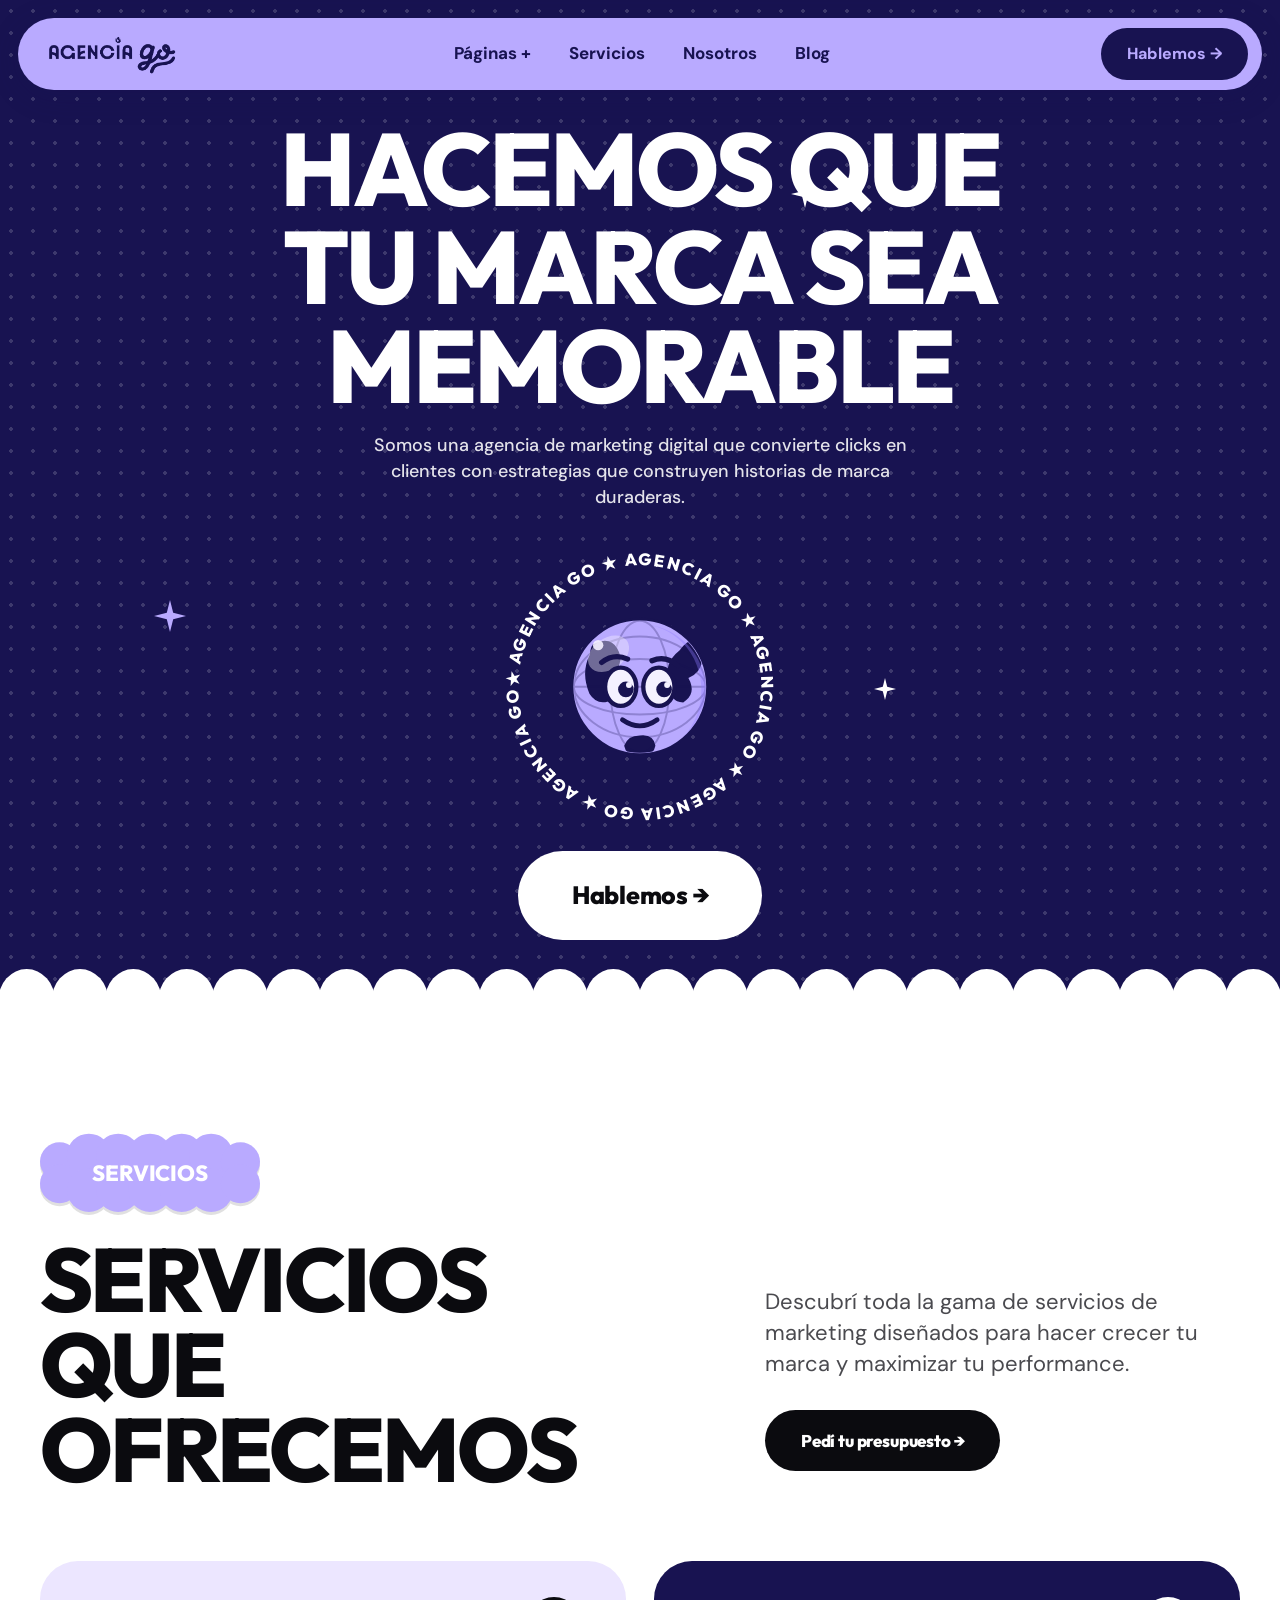
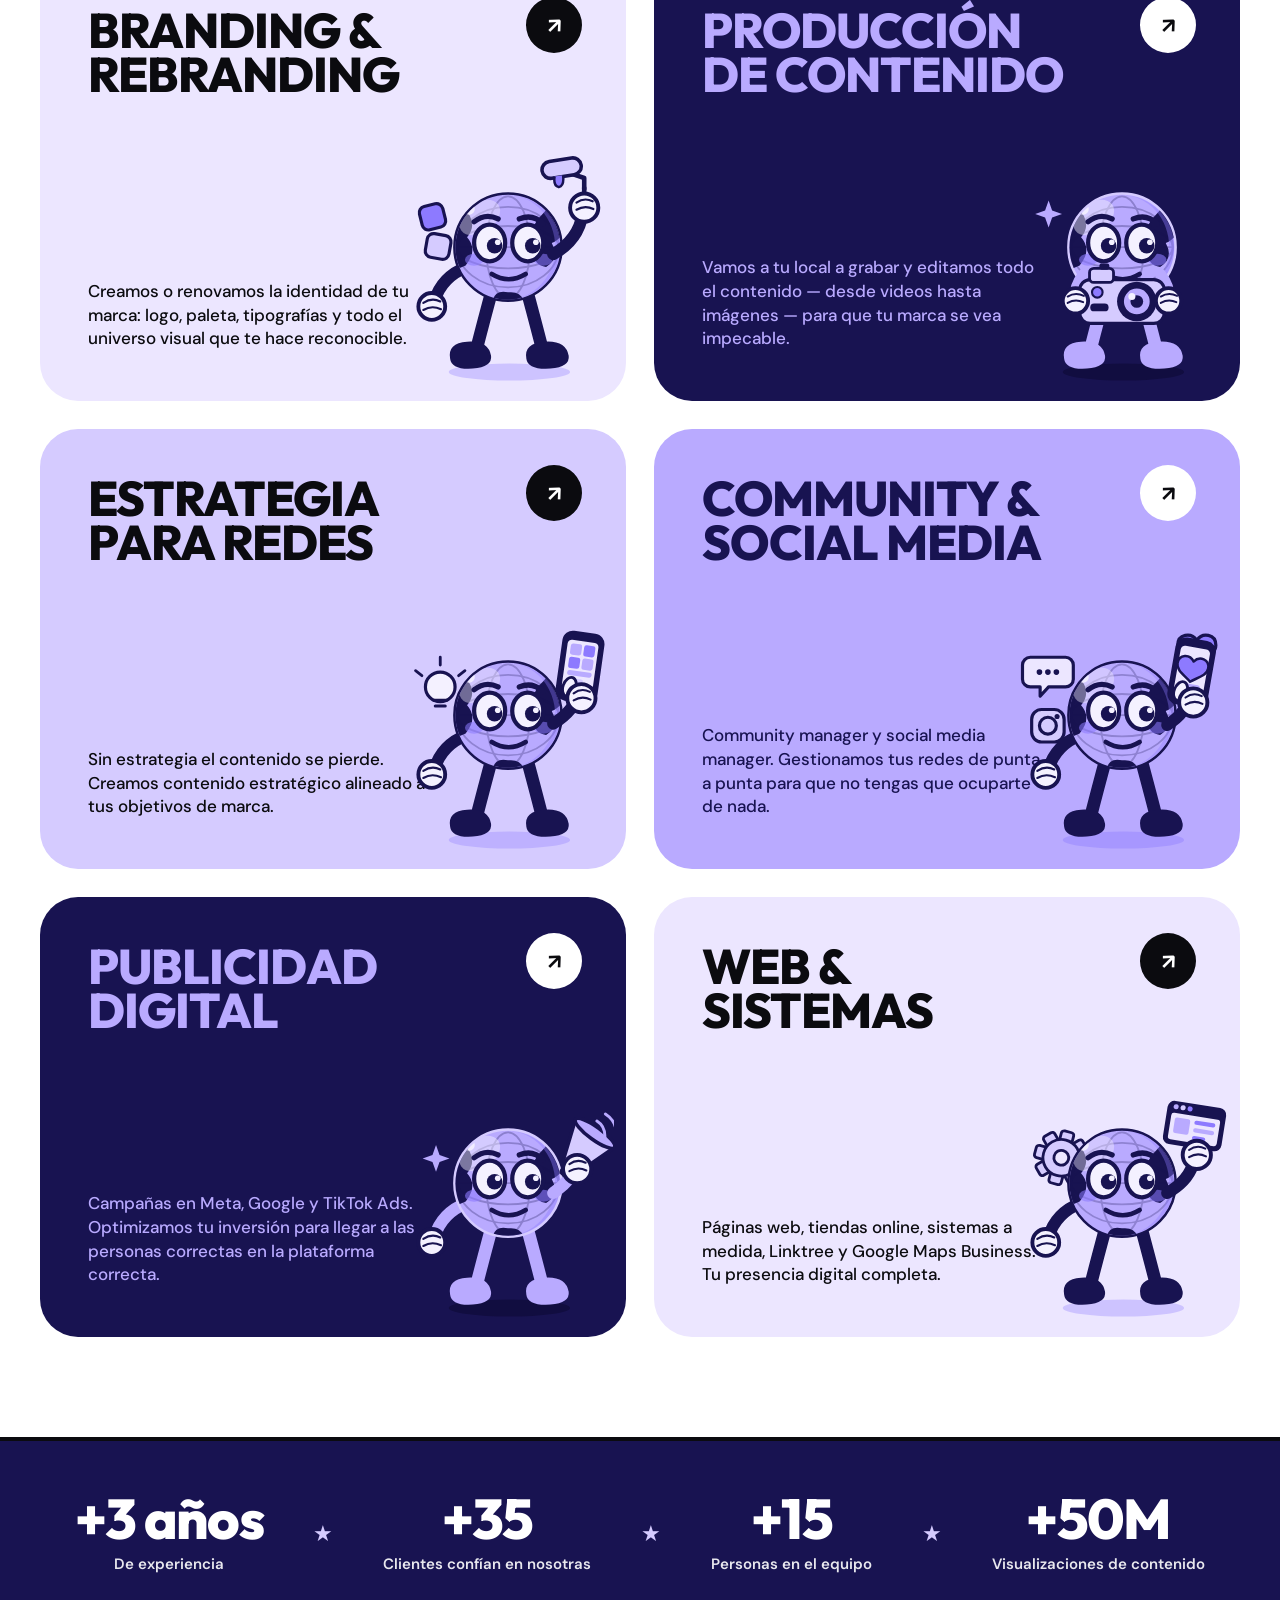
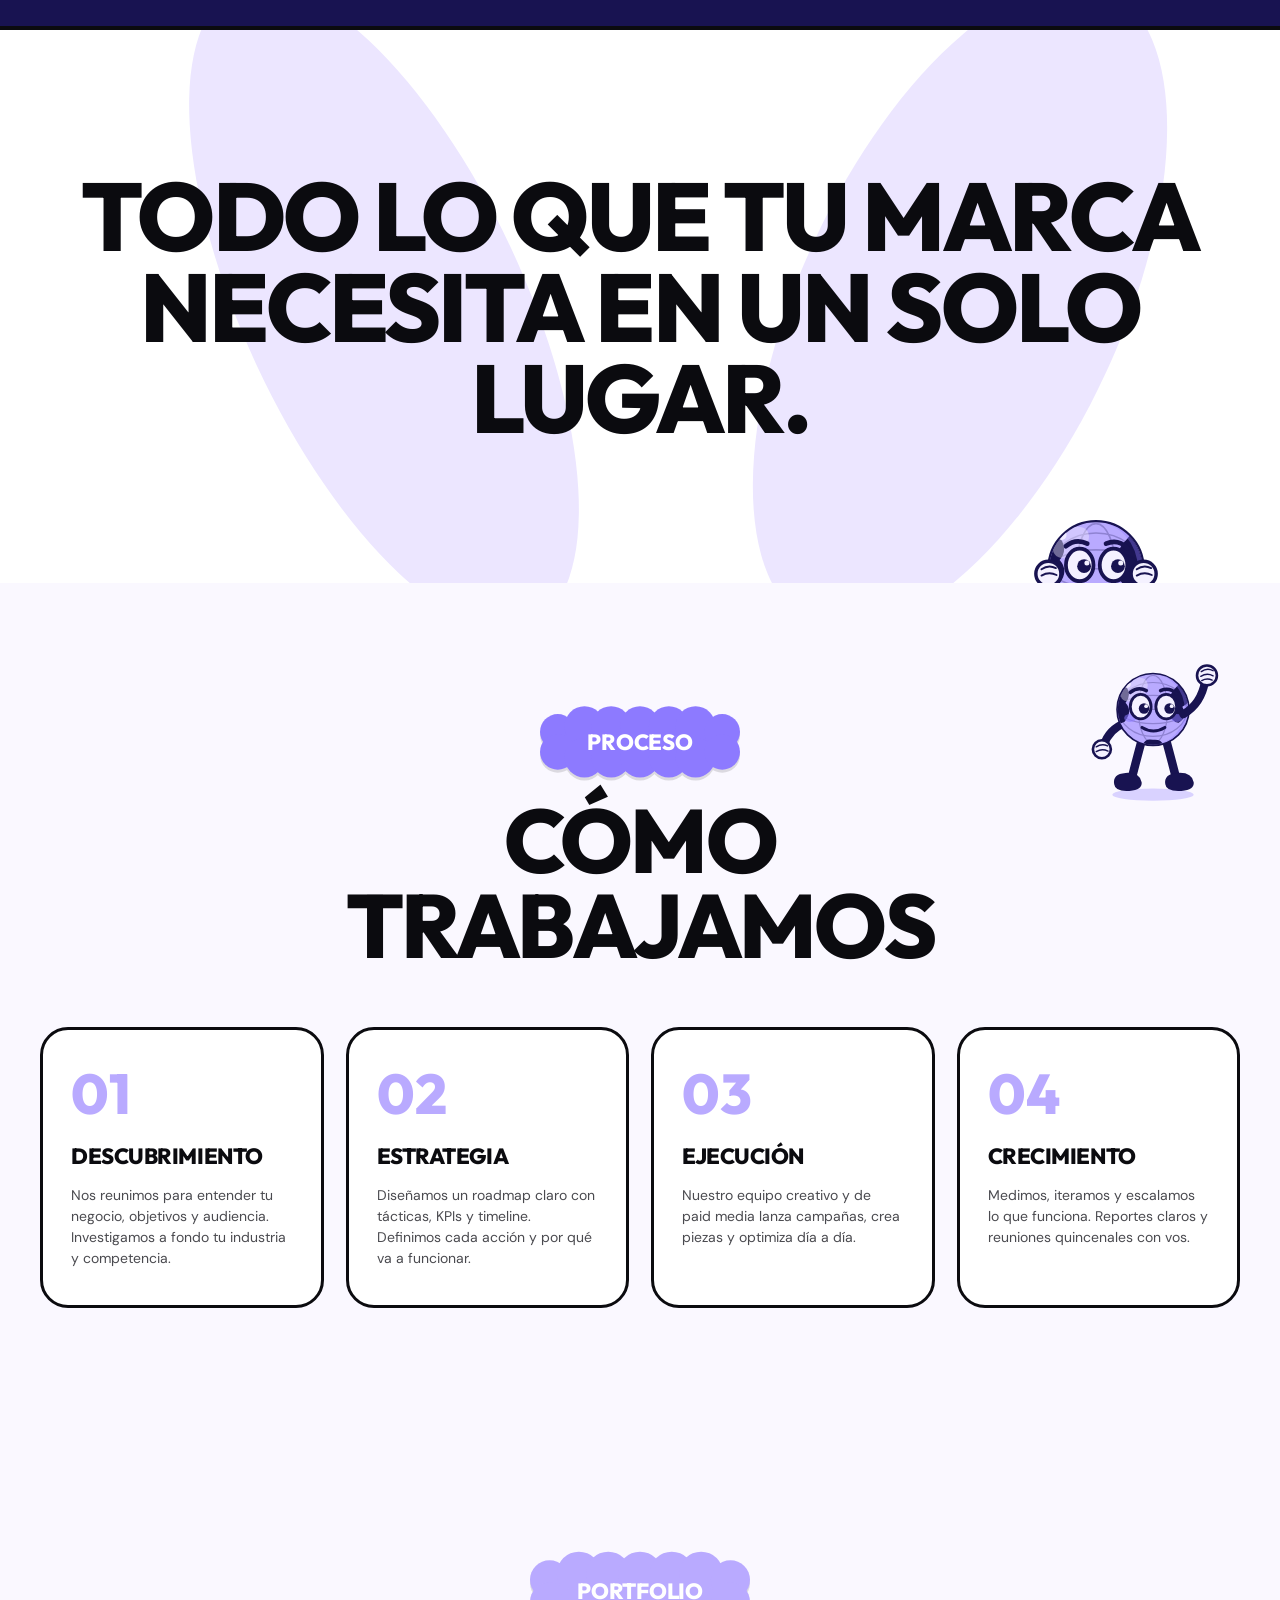
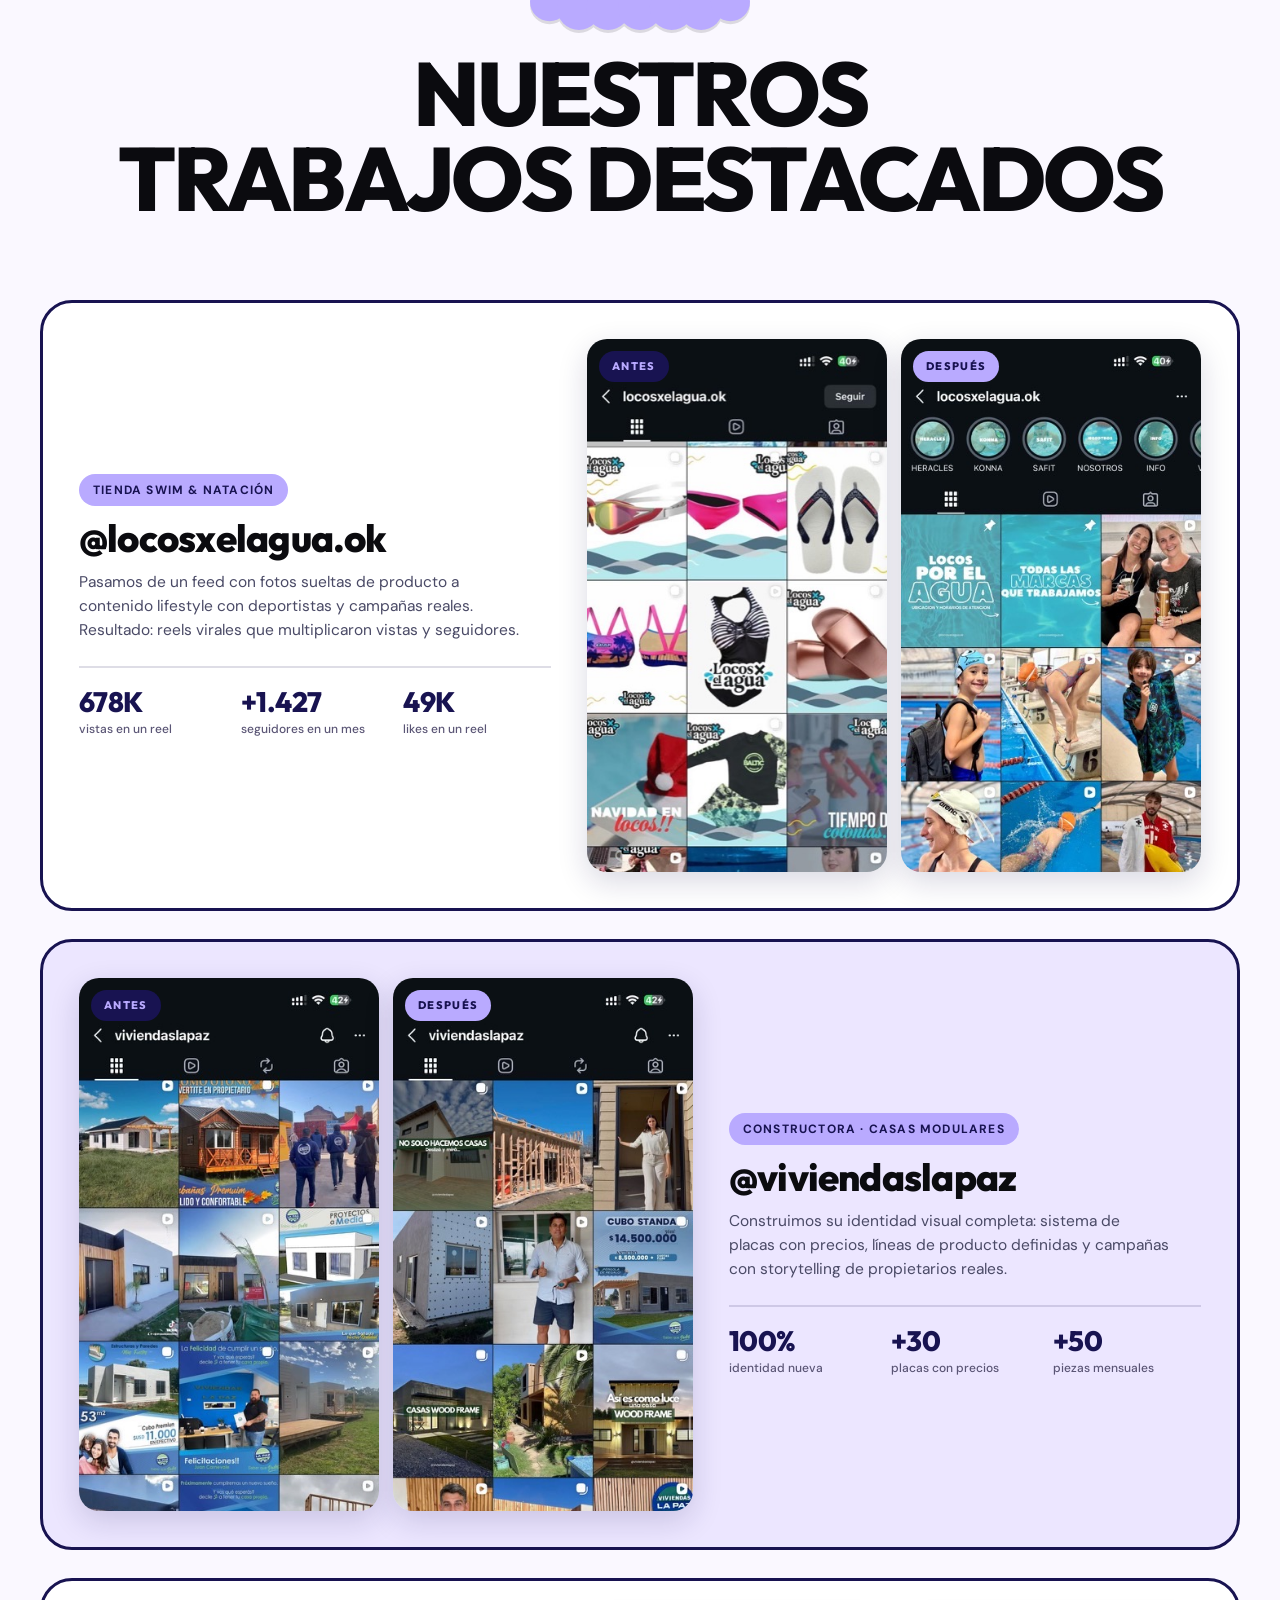
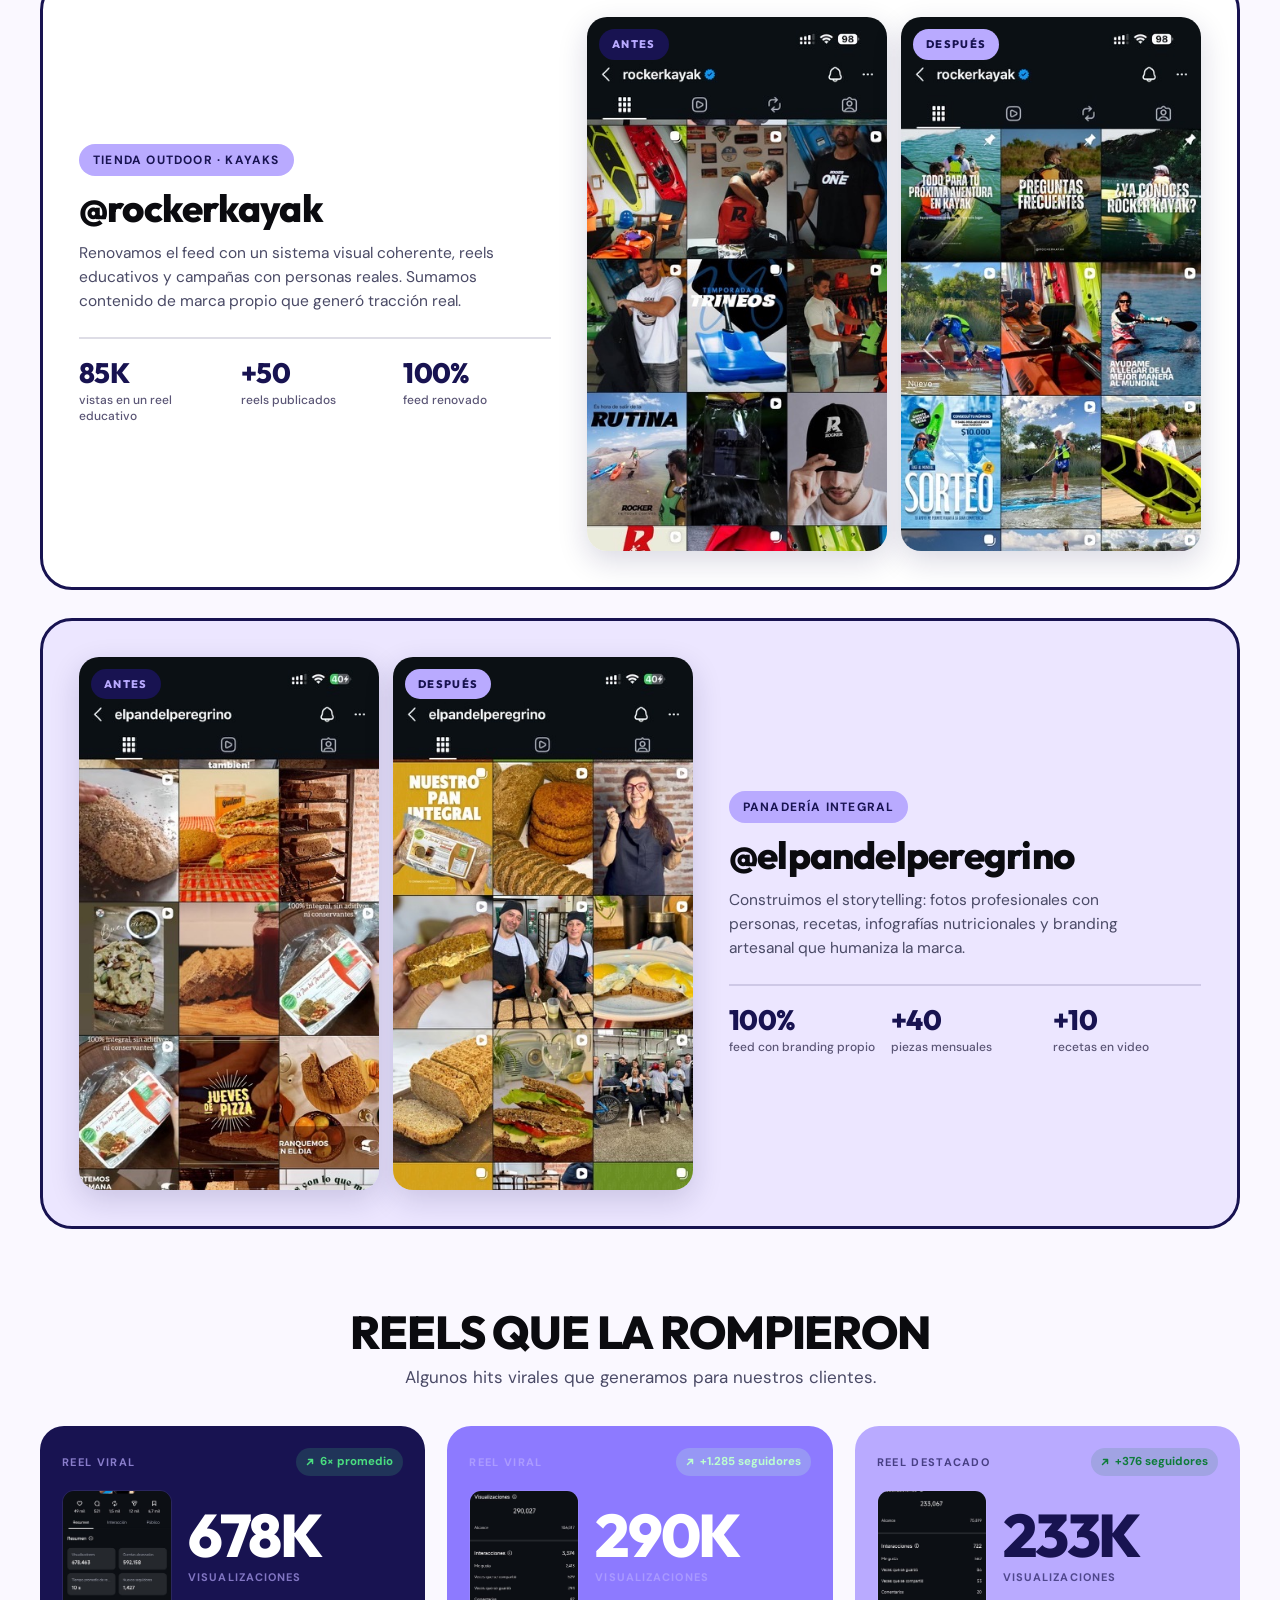
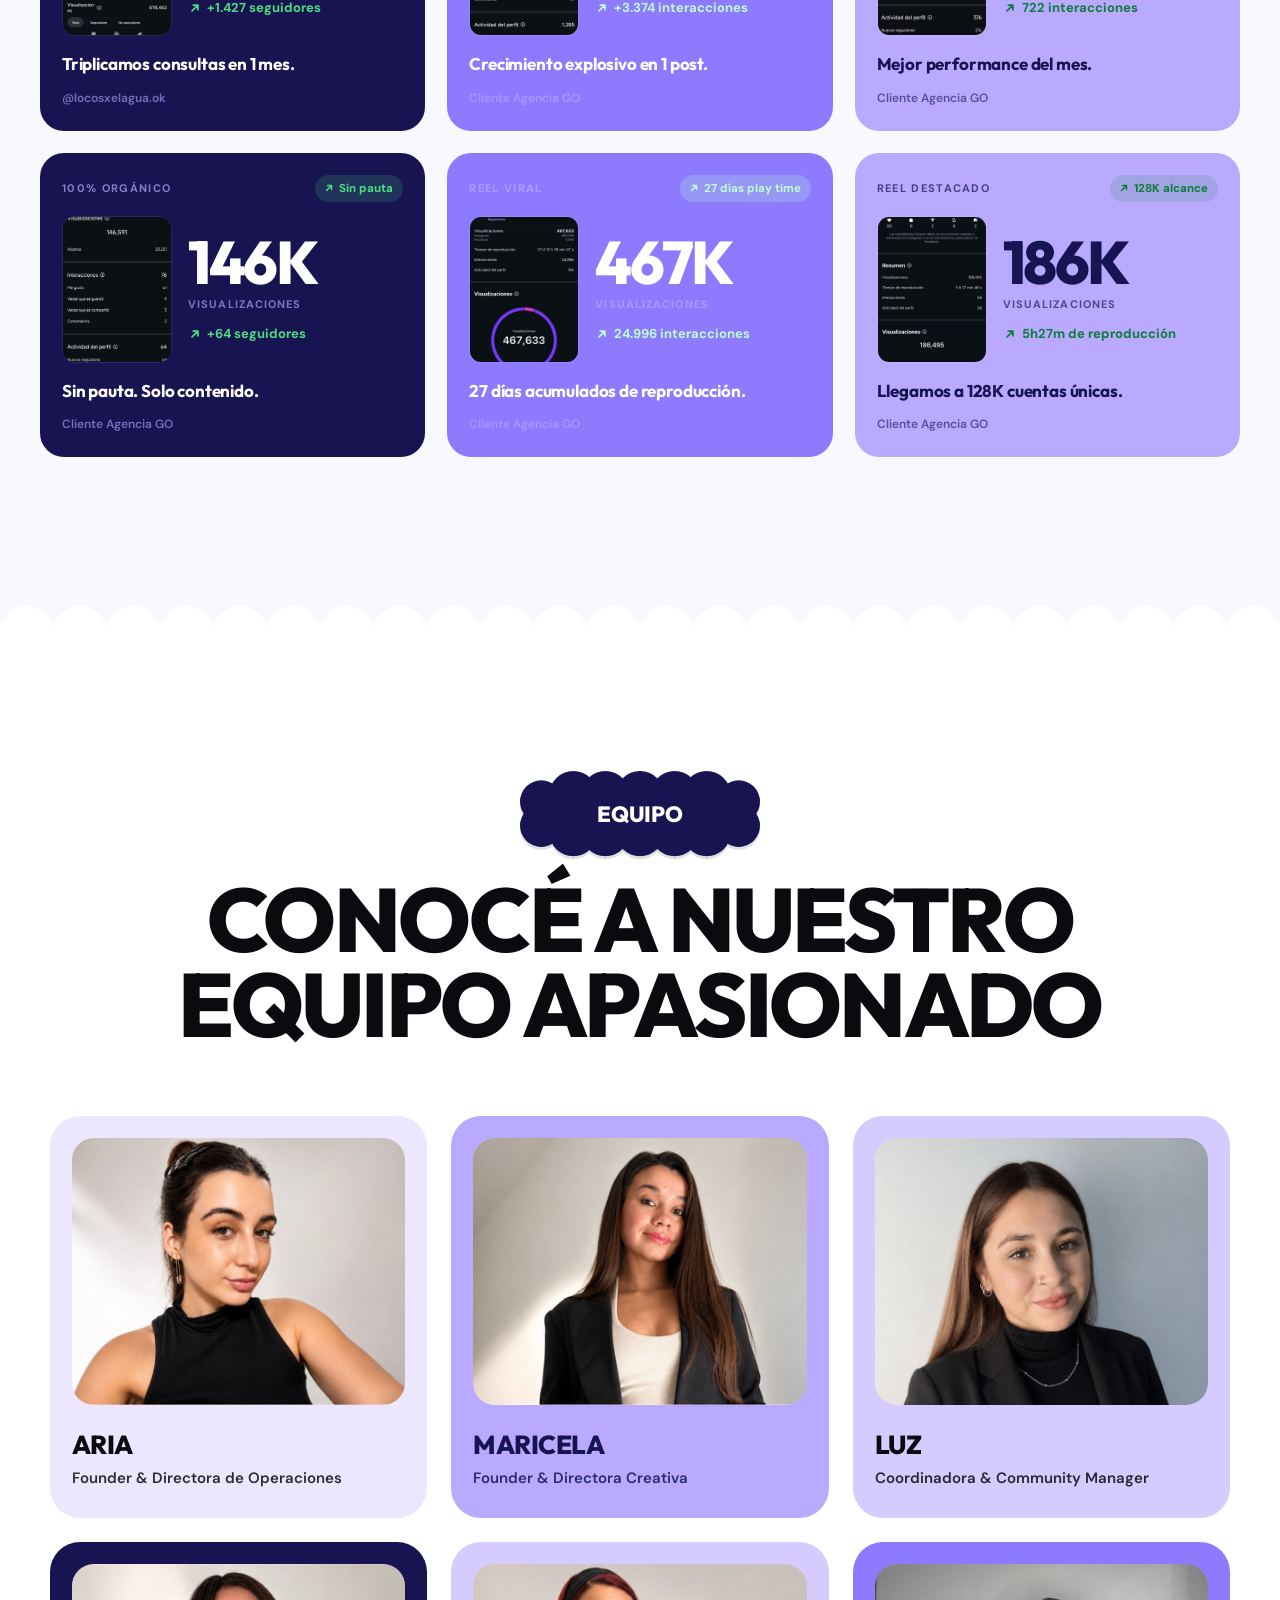
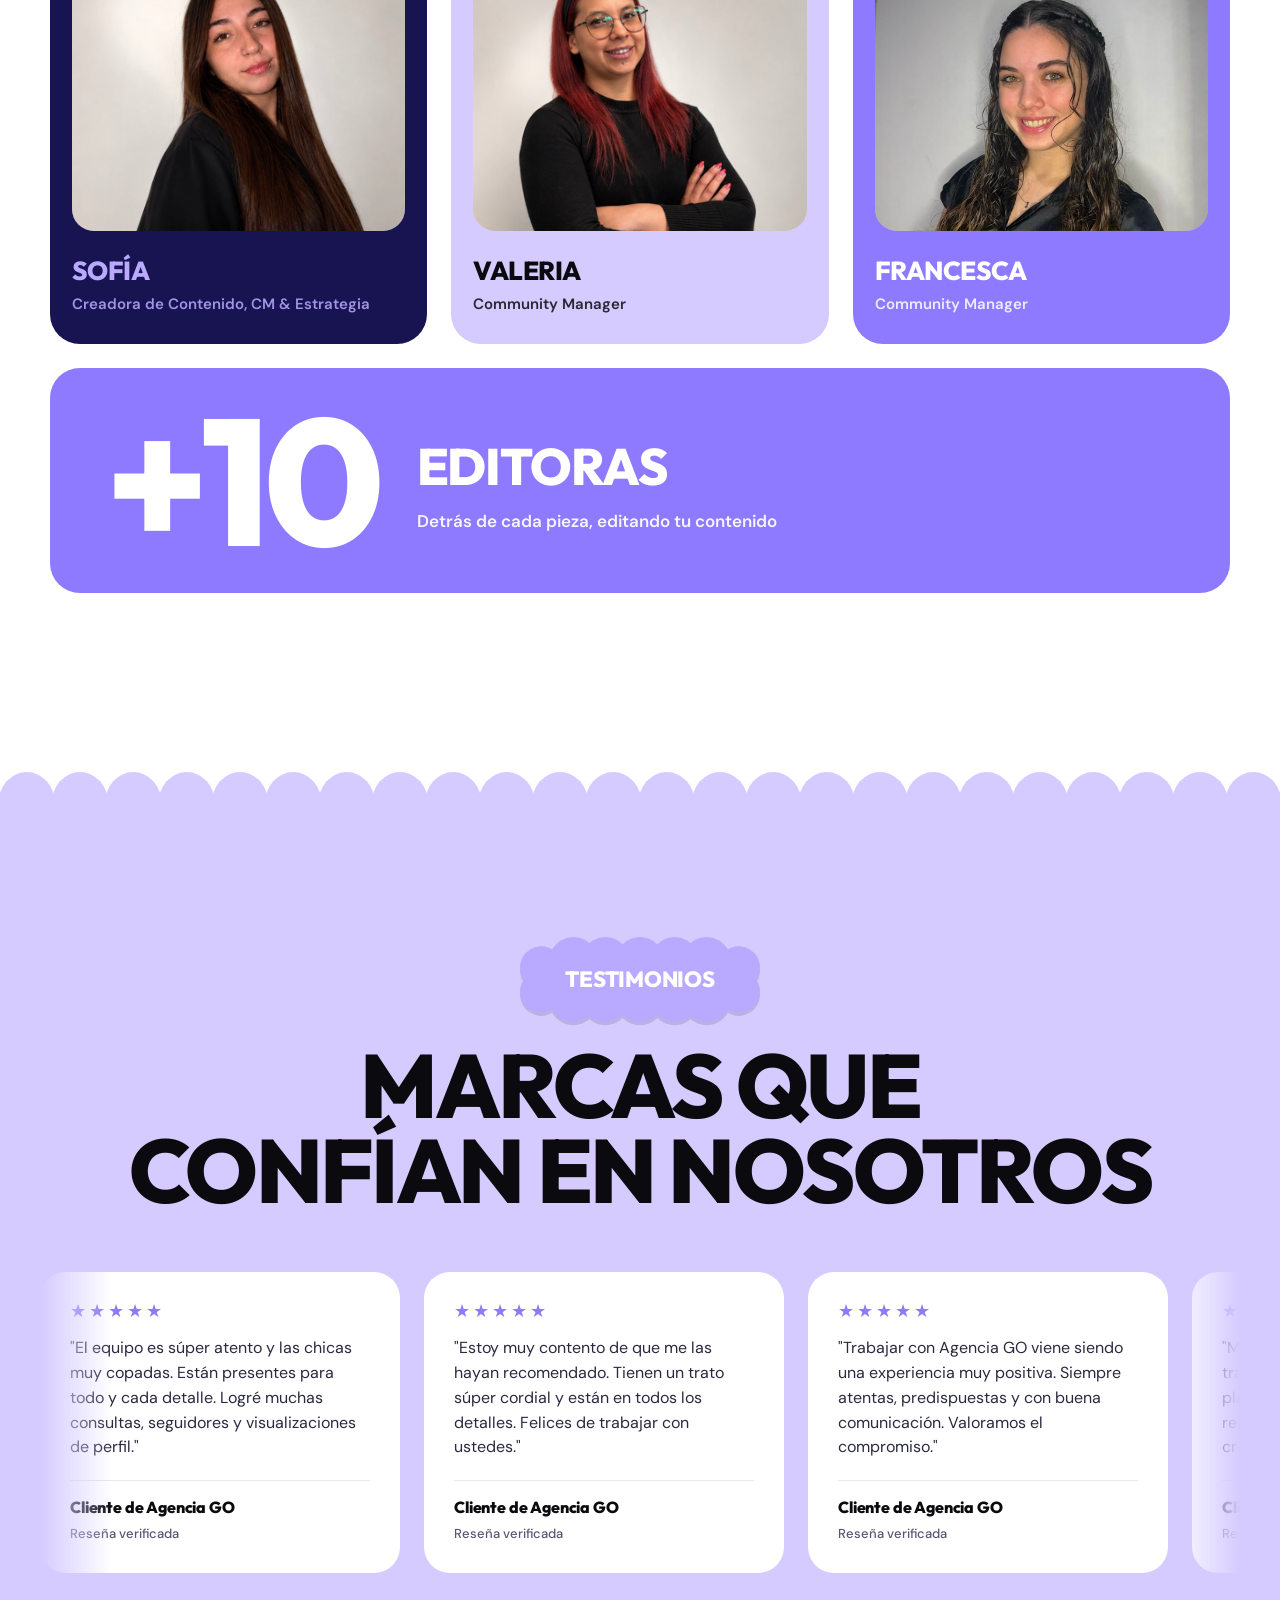
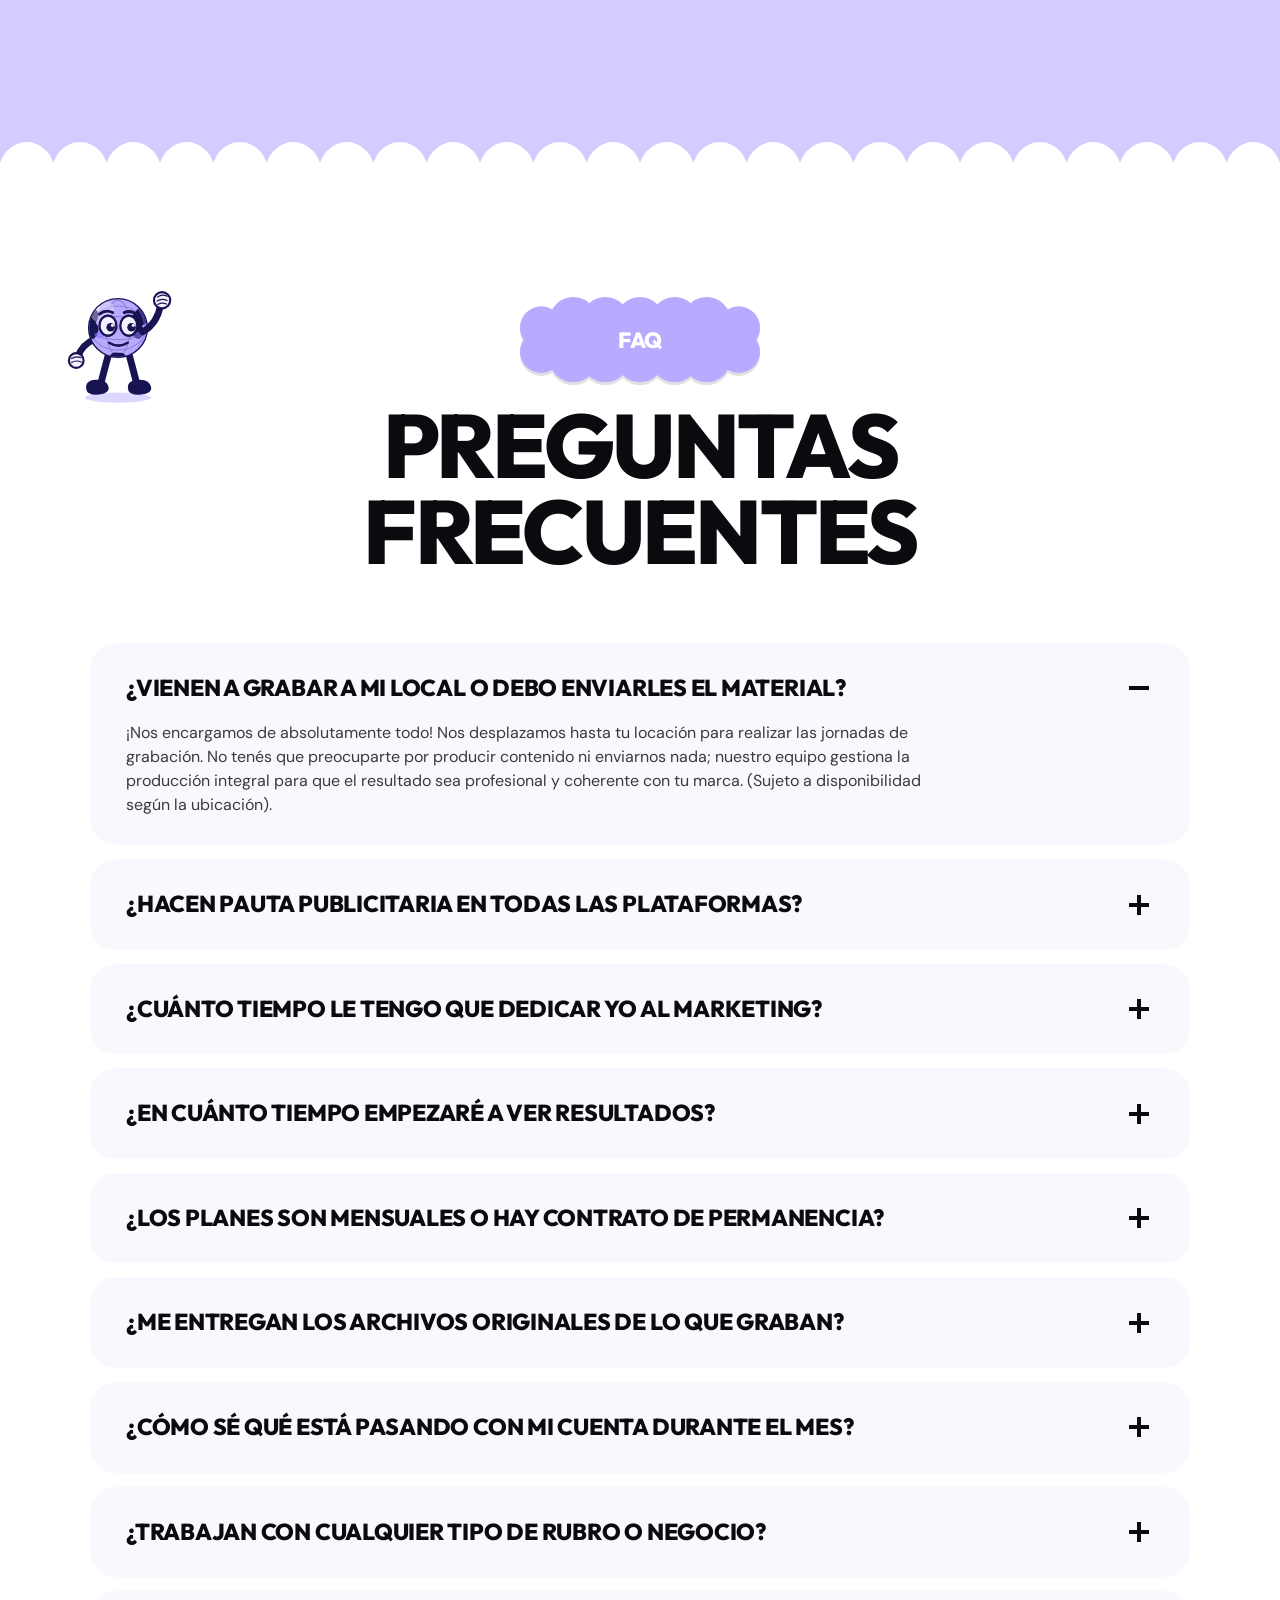
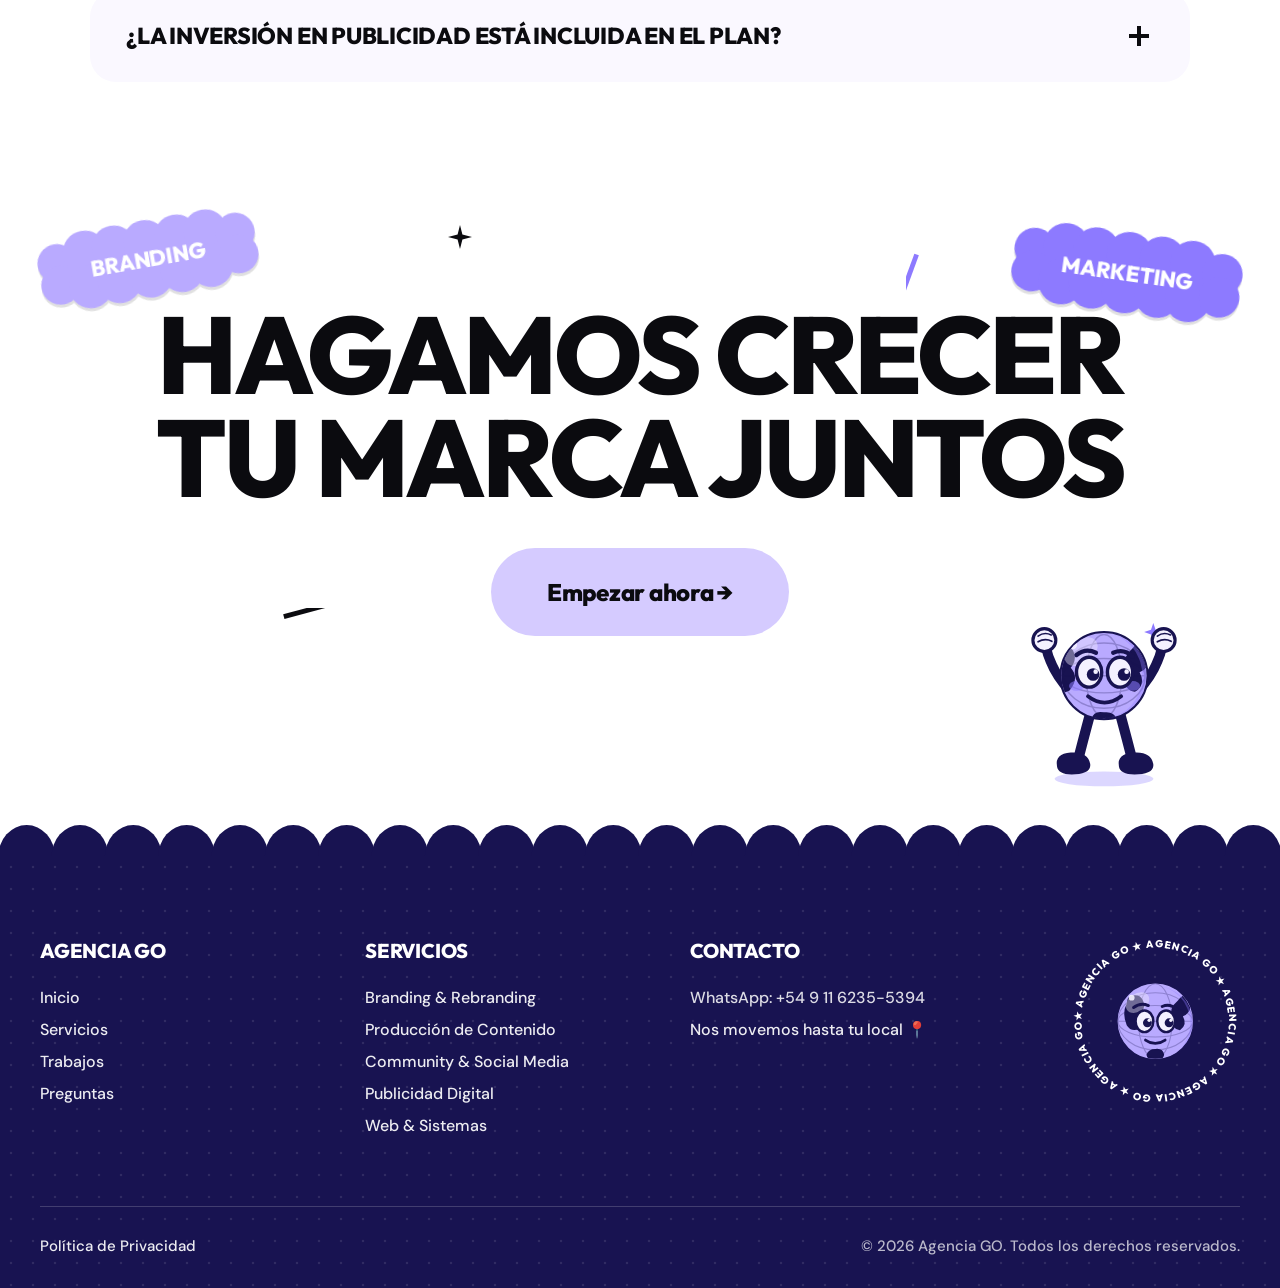
==== commit faa70bc1: "Feedback del cliente — hero, servicios, case card, reels - Hero subtítulo: explicita que somos agenc" ====
--- a/index.html
+++ b/index.html
@@ -161,7 +161,7 @@
 <link rel="preconnect" href="https://fonts.googleapis.com">
 <link rel="preconnect" href="https://fonts.gstatic.com" crossorigin>
 <link href="https://fonts.googleapis.com/css2?family=DM+Sans:opsz,wght@9..40,400;9..40,500;9..40,600;9..40,700&family=Outfit:wght@500;600;700;800&display=swap" rel="stylesheet">
-<link rel="stylesheet" href="styles.css?v=17">
+<link rel="stylesheet" href="styles.css?v=18">
 </head>
 <body>
 
@@ -302,7 +302,7 @@
       <span class="line">TU MARCA SEA</span>
       <span class="line line-bottom">MEMORABLE</span>
     </h1>
-    <p class="hero-sub">Creamos estrategias que convierten clicks en clientes y construyen historias de marca que perduran.</p>
+    <p class="hero-sub">Somos una agencia de marketing digital que convierte clicks en clientes con estrategias que construyen historias de marca duraderas.</p>
   </div>
 
   <!-- Bottom: seal + CTA -->
@@ -427,7 +427,7 @@
 
     <a href="#contact" class="service-card service-blue">
       <h3>PRODUCCIÓN<br>DE CONTENIDO</h3>
-      <p>Vamos hasta tu local a grabar. Edición de video y de imagen profesional para que tu marca se vea impecable.</p>
+      <p>Vamos a tu local a grabar y editamos todo el contenido — desde videos hasta imágenes — para que tu marca se vea impecable.</p>
       <div class="service-illu">
         <svg viewBox="0 0 300 350" xmlns="http://www.w3.org/2000/svg">
           <ellipse cx="152" cy="309" rx="86" ry="12" fill="#0F0B3A" opacity="0.7"/>
@@ -482,8 +482,8 @@
     </a>
 
     <a href="#contact" class="service-card service-yellow">
-      <h3>CONTENIDO<br>PARA REDES</h3>
-      <p>Creación de contenido estratégico y grabación pensada para crecer: piezas alineadas a tus objetivos de marca.</p>
+      <h3>ESTRATEGIA<br>PARA REDES</h3>
+      <p>Sin estrategia el contenido se pierde. Creamos contenido estratégico alineado a tus objetivos de marca.</p>
       <div class="service-illu">
         <svg viewBox="0 0 300 350" xmlns="http://www.w3.org/2000/svg">
           <ellipse cx="152" cy="309" rx="86" ry="12" fill="#8D7AFF" opacity="0.32"/>
@@ -867,7 +867,7 @@
       <div class="case-info">
         <span class="case-tag">Tienda Swim &amp; Natación</span>
         <h3 class="case-handle">@locosxelagua.ok</h3>
-        <p class="case-desc">Pasamos de un feed de cutouts sueltos de productos a contenido lifestyle con deportistas y campañas. El resultado: reels virales que multiplicaron vistas y seguidores.</p>
+        <p class="case-desc">Pasamos de un feed con fotos sueltas de producto a contenido lifestyle con deportistas y campañas reales. Resultado: reels virales que multiplicaron vistas y seguidores.</p>
         <div class="case-kpis">
           <div class="case-kpi"><b>678K</b><span>vistas en un reel</span></div>
           <div class="case-kpi"><b>+1.427</b><span>seguidores en un mes</span></div>
@@ -1011,35 +1011,35 @@
 
       <div class="reel-card">
         <div class="reel-head">
-          <span class="reel-tag">Reel educativo</span>
-          <span class="reel-badge"><svg class="up" viewBox="0 0 24 24" fill="none" stroke="currentColor" stroke-width="3" stroke-linecap="round" stroke-linejoin="round"><path d="M7 17 L17 7 M9 7 H17 V15"/></svg> 13h play time</span>
+          <span class="reel-tag">Reel viral</span>
+          <span class="reel-badge"><svg class="up" viewBox="0 0 24 24" fill="none" stroke="currentColor" stroke-width="3" stroke-linecap="round" stroke-linejoin="round"><path d="M7 17 L17 7 M9 7 H17 V15"/></svg> 27 días play time</span>
         </div>
         <div class="reel-body">
-          <img class="reel-img" src="metrics/reel-85k.jpg" alt="Captura — 85K visualizaciones" loading="lazy">
+          <img class="reel-img" src="metrics/reel-467k.jpg" alt="Captura — 467K visualizaciones" loading="lazy">
           <div class="reel-stat">
-            <span class="reel-views">85K</span>
+            <span class="reel-views">467K</span>
             <span class="reel-views-label">visualizaciones</span>
-            <span class="reel-grow"><svg class="up" viewBox="0 0 24 24" fill="none" stroke="currentColor" stroke-width="3" stroke-linecap="round" stroke-linejoin="round"><path d="M7 17 L17 7 M9 7 H17 V15"/></svg> +259 acciones perfil</span>
+            <span class="reel-grow"><svg class="up" viewBox="0 0 24 24" fill="none" stroke="currentColor" stroke-width="3" stroke-linecap="round" stroke-linejoin="round"><path d="M7 17 L17 7 M9 7 H17 V15"/></svg> 24.996 interacciones</span>
           </div>
         </div>
-        <p class="reel-story">Educar también vende.</p>
-        <span class="reel-attr">@rockerkayak</span>
+        <p class="reel-story">27 días acumulados de reproducción.</p>
+        <span class="reel-attr">Cliente Agencia GO</span>
       </div>
 
       <div class="reel-card">
         <div class="reel-head">
           <span class="reel-tag">Reel destacado</span>
-          <span class="reel-badge"><svg class="up" viewBox="0 0 24 24" fill="none" stroke="currentColor" stroke-width="3" stroke-linecap="round" stroke-linejoin="round"><path d="M7 17 L17 7 M9 7 H17 V15"/></svg> +138 seguidores</span>
+          <span class="reel-badge"><svg class="up" viewBox="0 0 24 24" fill="none" stroke="currentColor" stroke-width="3" stroke-linecap="round" stroke-linejoin="round"><path d="M7 17 L17 7 M9 7 H17 V15"/></svg> 128K alcance</span>
         </div>
         <div class="reel-body">
-          <img class="reel-img" src="metrics/reel-70k.jpg" alt="Captura — 70K visualizaciones" loading="lazy">
+          <img class="reel-img" src="metrics/reel-186k.jpg" alt="Captura — 186K visualizaciones" loading="lazy">
           <div class="reel-stat">
-            <span class="reel-views">70K</span>
+            <span class="reel-views">186K</span>
             <span class="reel-views-label">visualizaciones</span>
-            <span class="reel-grow"><svg class="up" viewBox="0 0 24 24" fill="none" stroke="currentColor" stroke-width="3" stroke-linecap="round" stroke-linejoin="round"><path d="M7 17 L17 7 M9 7 H17 V15"/></svg> +138 seguidores</span>
+            <span class="reel-grow"><svg class="up" viewBox="0 0 24 24" fill="none" stroke="currentColor" stroke-width="3" stroke-linecap="round" stroke-linejoin="round"><path d="M7 17 L17 7 M9 7 H17 V15"/></svg> 5h27m de reproducción</span>
           </div>
         </div>
-        <p class="reel-story">1 semana en tendencia.</p>
+        <p class="reel-story">Llegamos a 128K cuentas únicas.</p>
         <span class="reel-attr">Cliente Agencia GO</span>
       </div>
 
--- a/styles.css
+++ b/styles.css
@@ -1328,12 +1328,14 @@
   .process-card { padding: 28px 24px; }
 
   /* Portfolio: case cards */
-  .case-card { padding: 22px; gap: 20px; }
-  .case-handle { font-size: 26px; }
+  .case-card { padding: 22px; gap: 20px; overflow: hidden; }
+  .case-info { min-width: 0; }
+  .case-handle { font-size: 26px; word-break: break-word; }
   .case-desc { font-size: 14.5px; margin-bottom: 18px; }
-  .case-kpis { grid-template-columns: 1fr 1fr 1fr; gap: 10px; padding-top: 14px; }
-  .case-kpi b { font-size: 20px; }
-  .case-kpi span { font-size: 11px; }
+  .case-kpis { grid-template-columns: 1fr 1fr; gap: 12px; padding-top: 14px; }
+  .case-kpis .case-kpi:nth-child(3) { grid-column: 1 / -1; }
+  .case-kpi b { font-size: 22px; }
+  .case-kpi span { font-size: 12px; }
   .case-compare { gap: 10px; }
   .case-label { font-size: 9px; padding: 5px 10px; top: 8px; left: 8px; }
 
